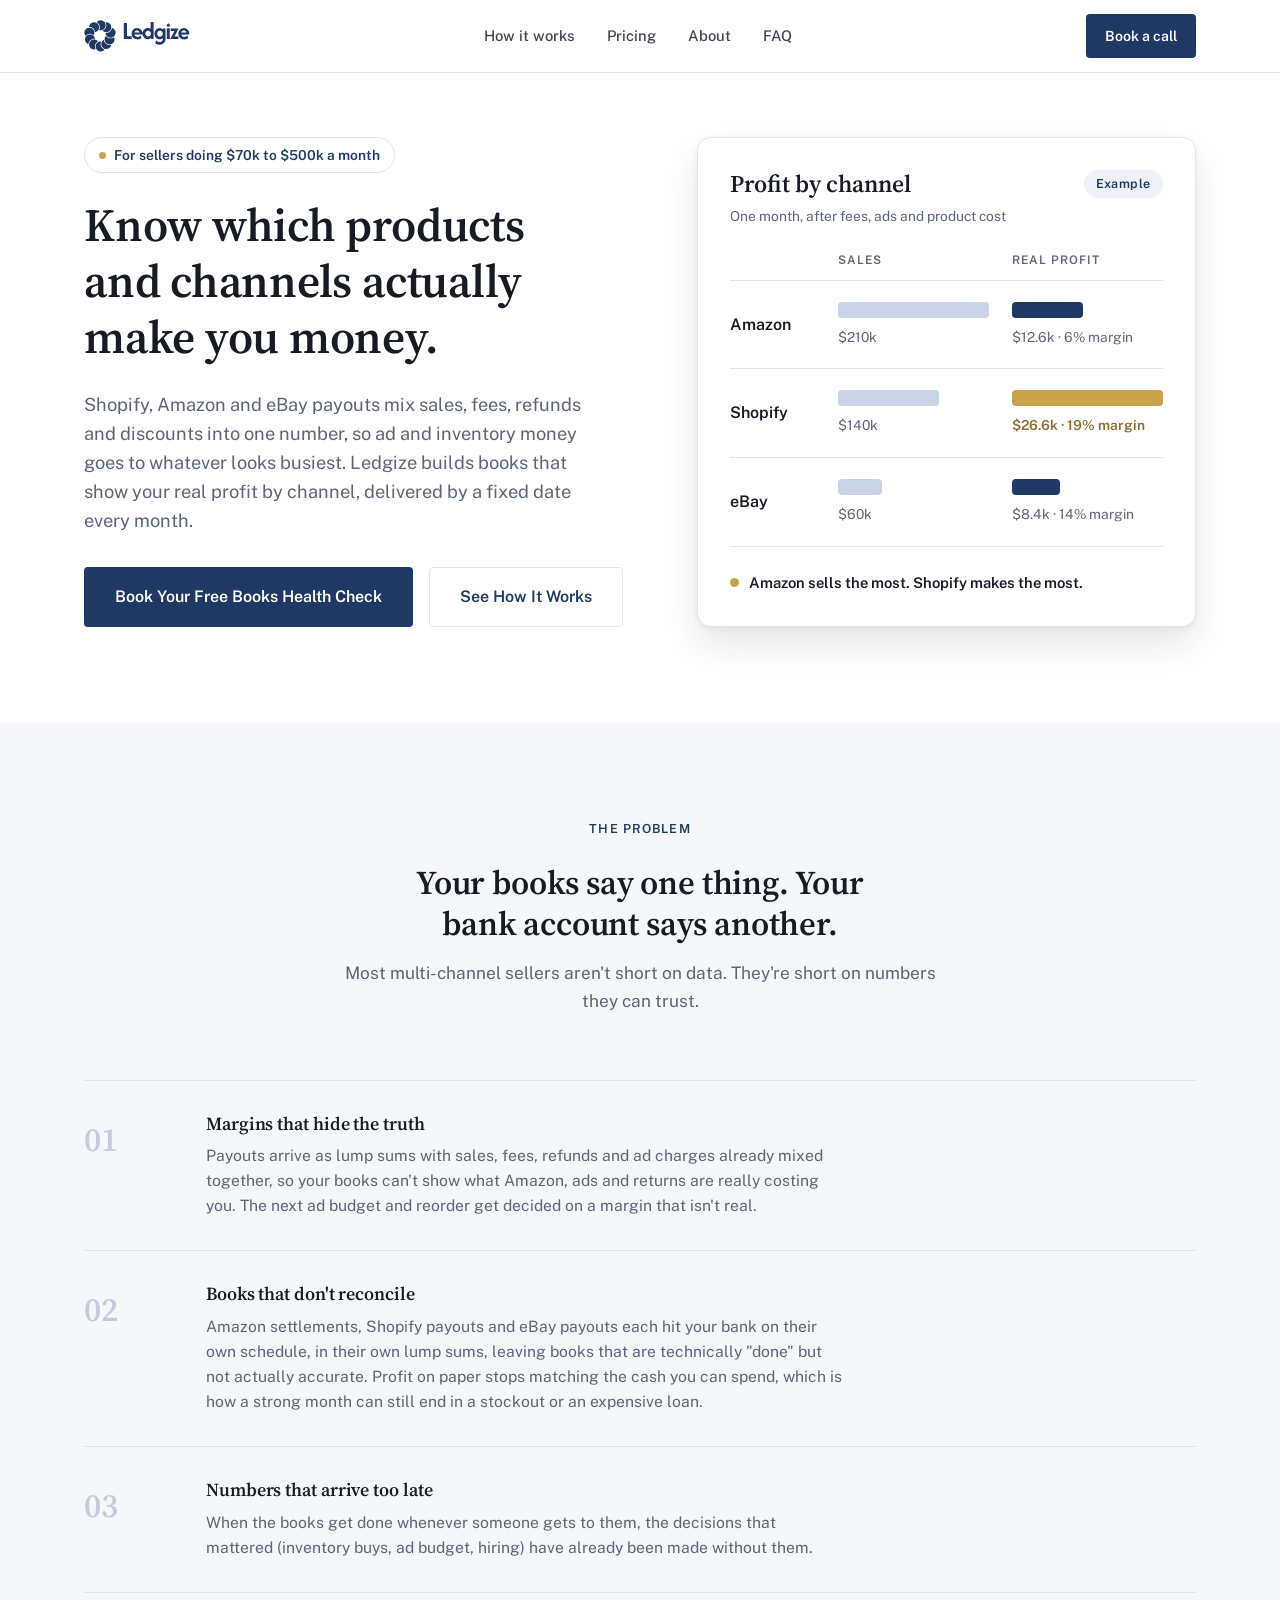
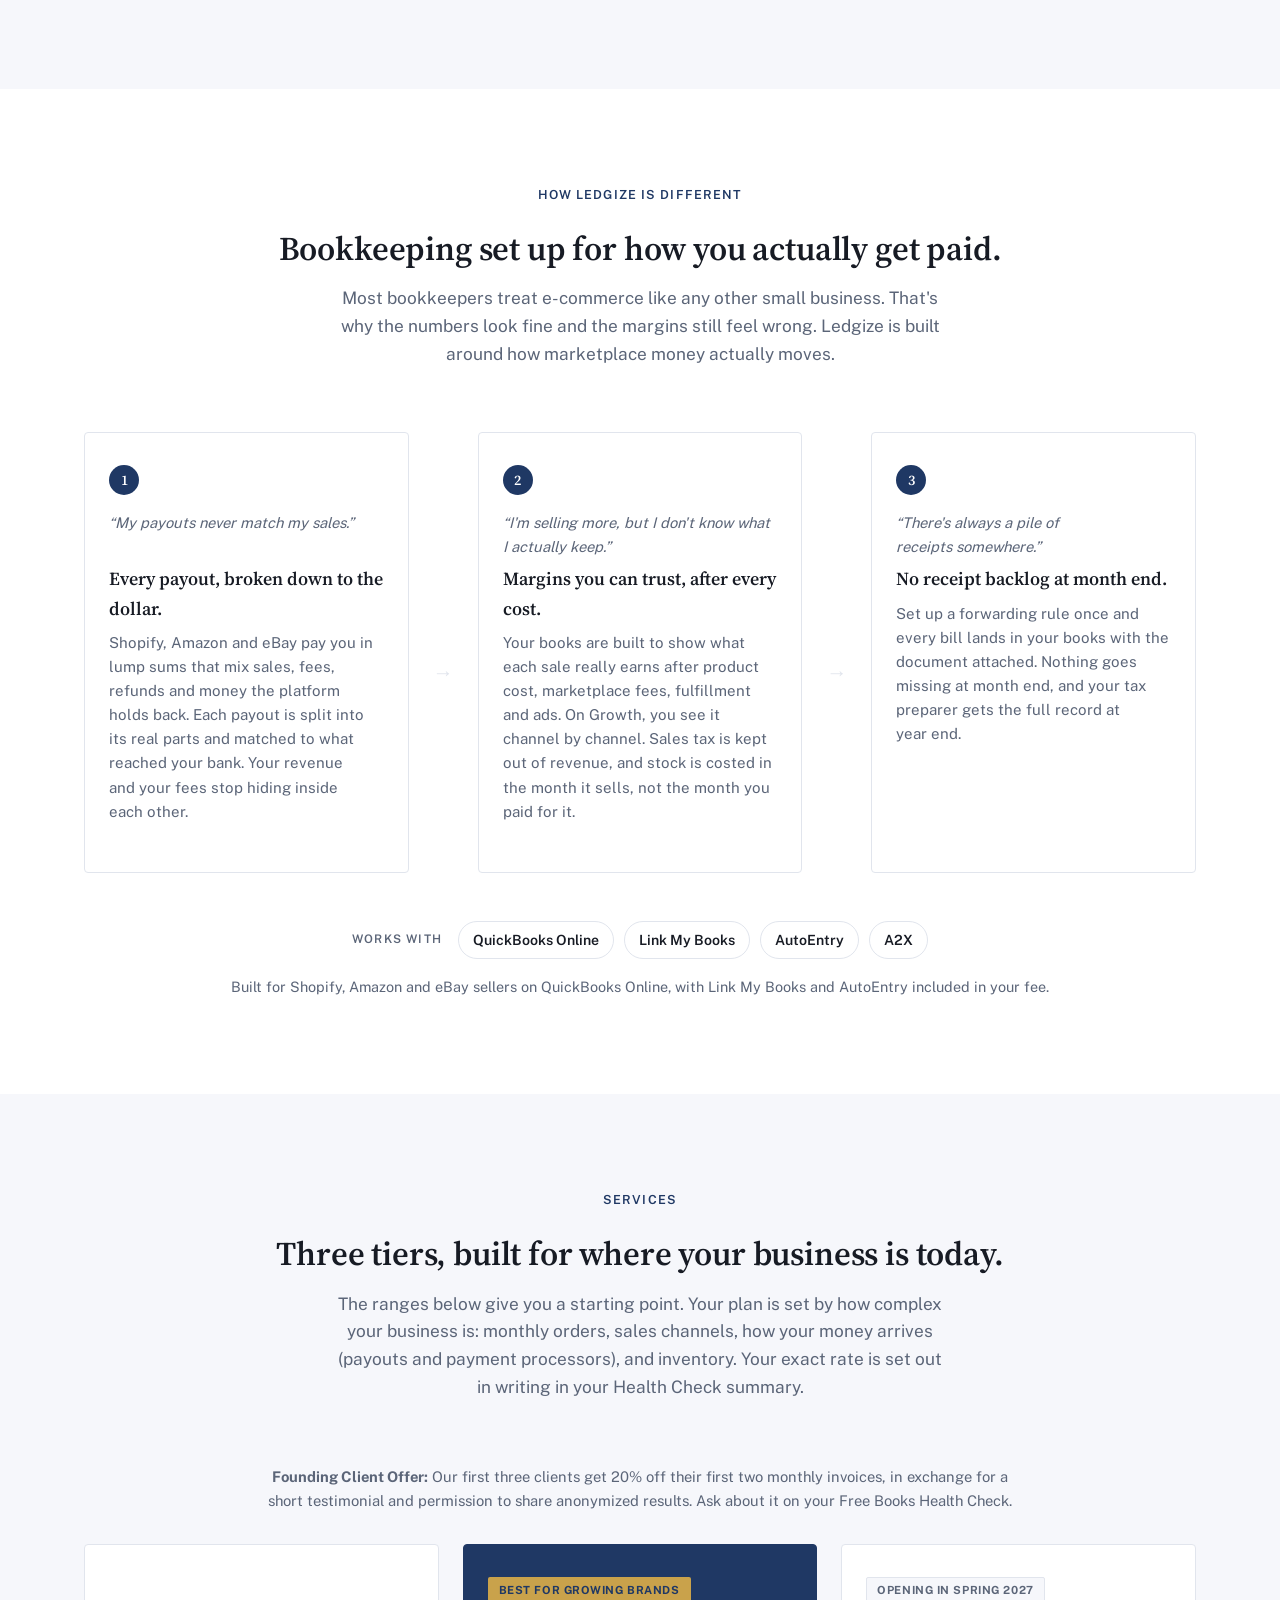
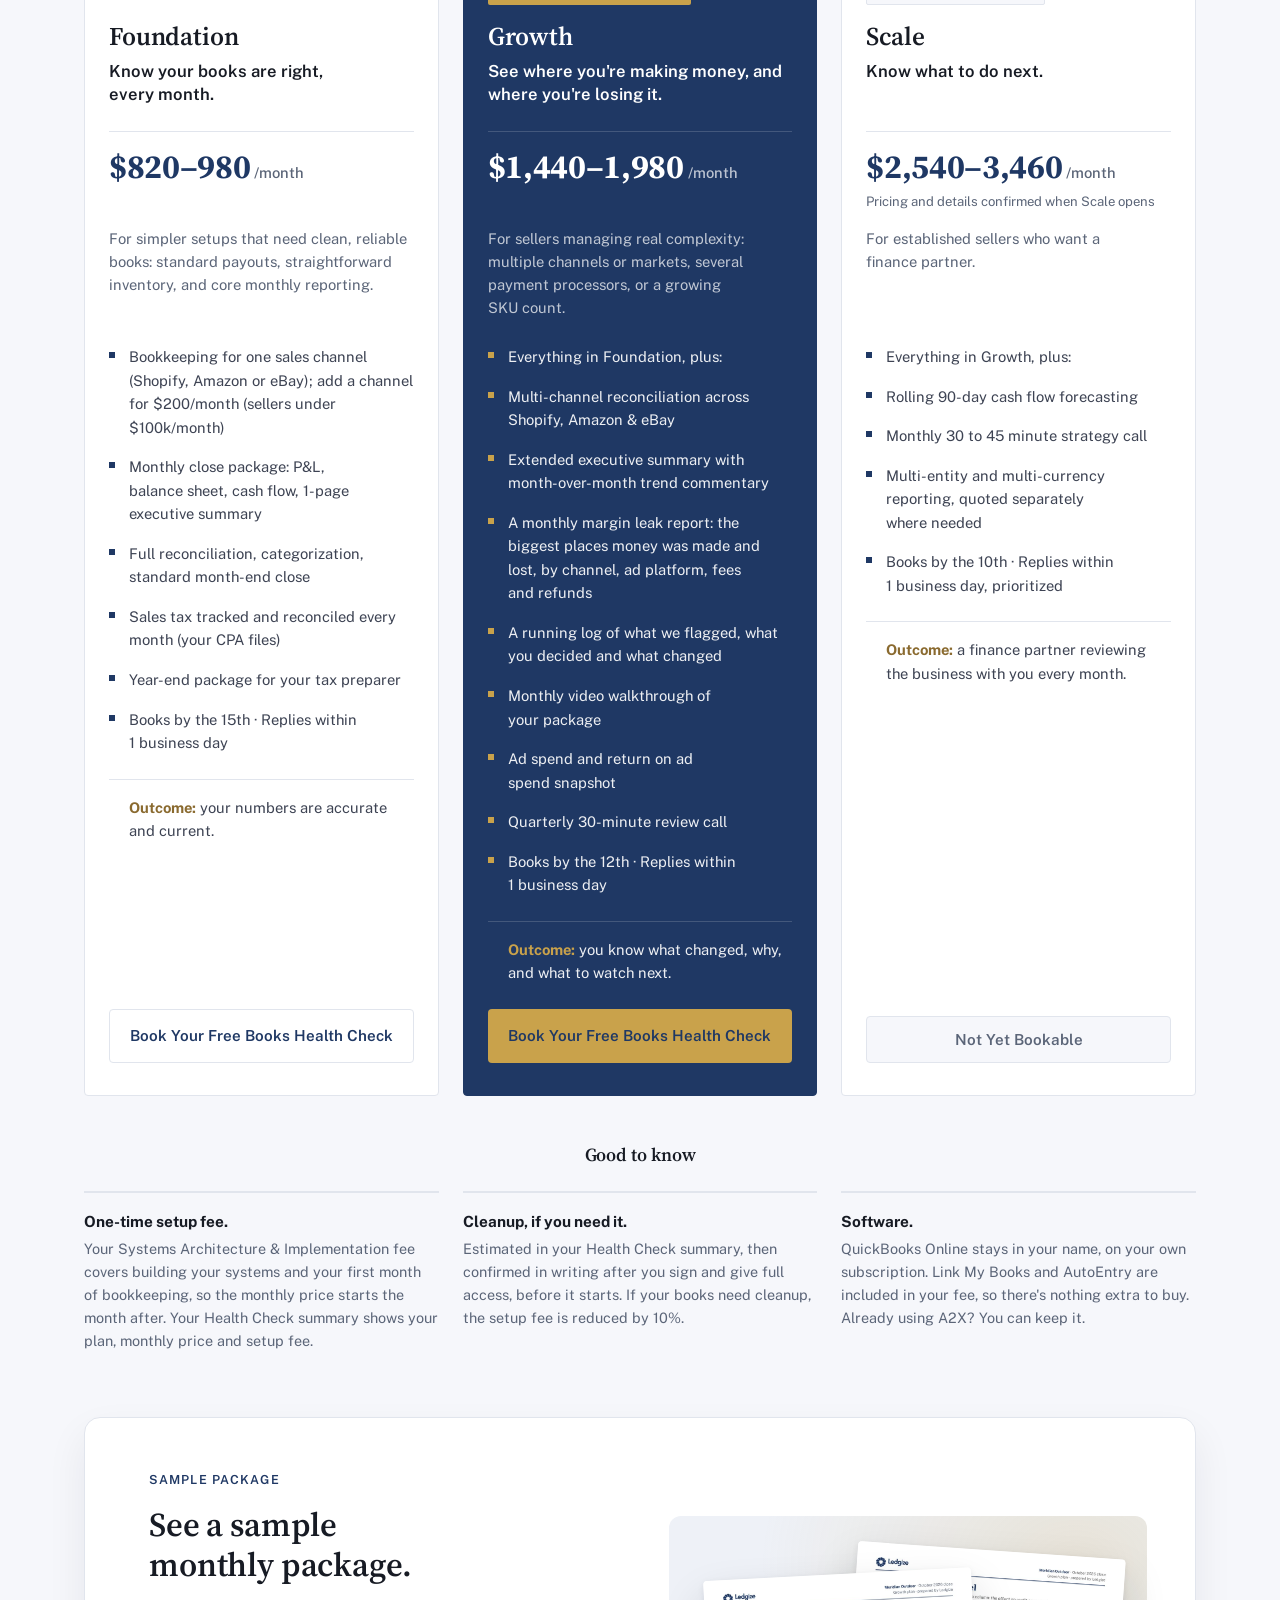
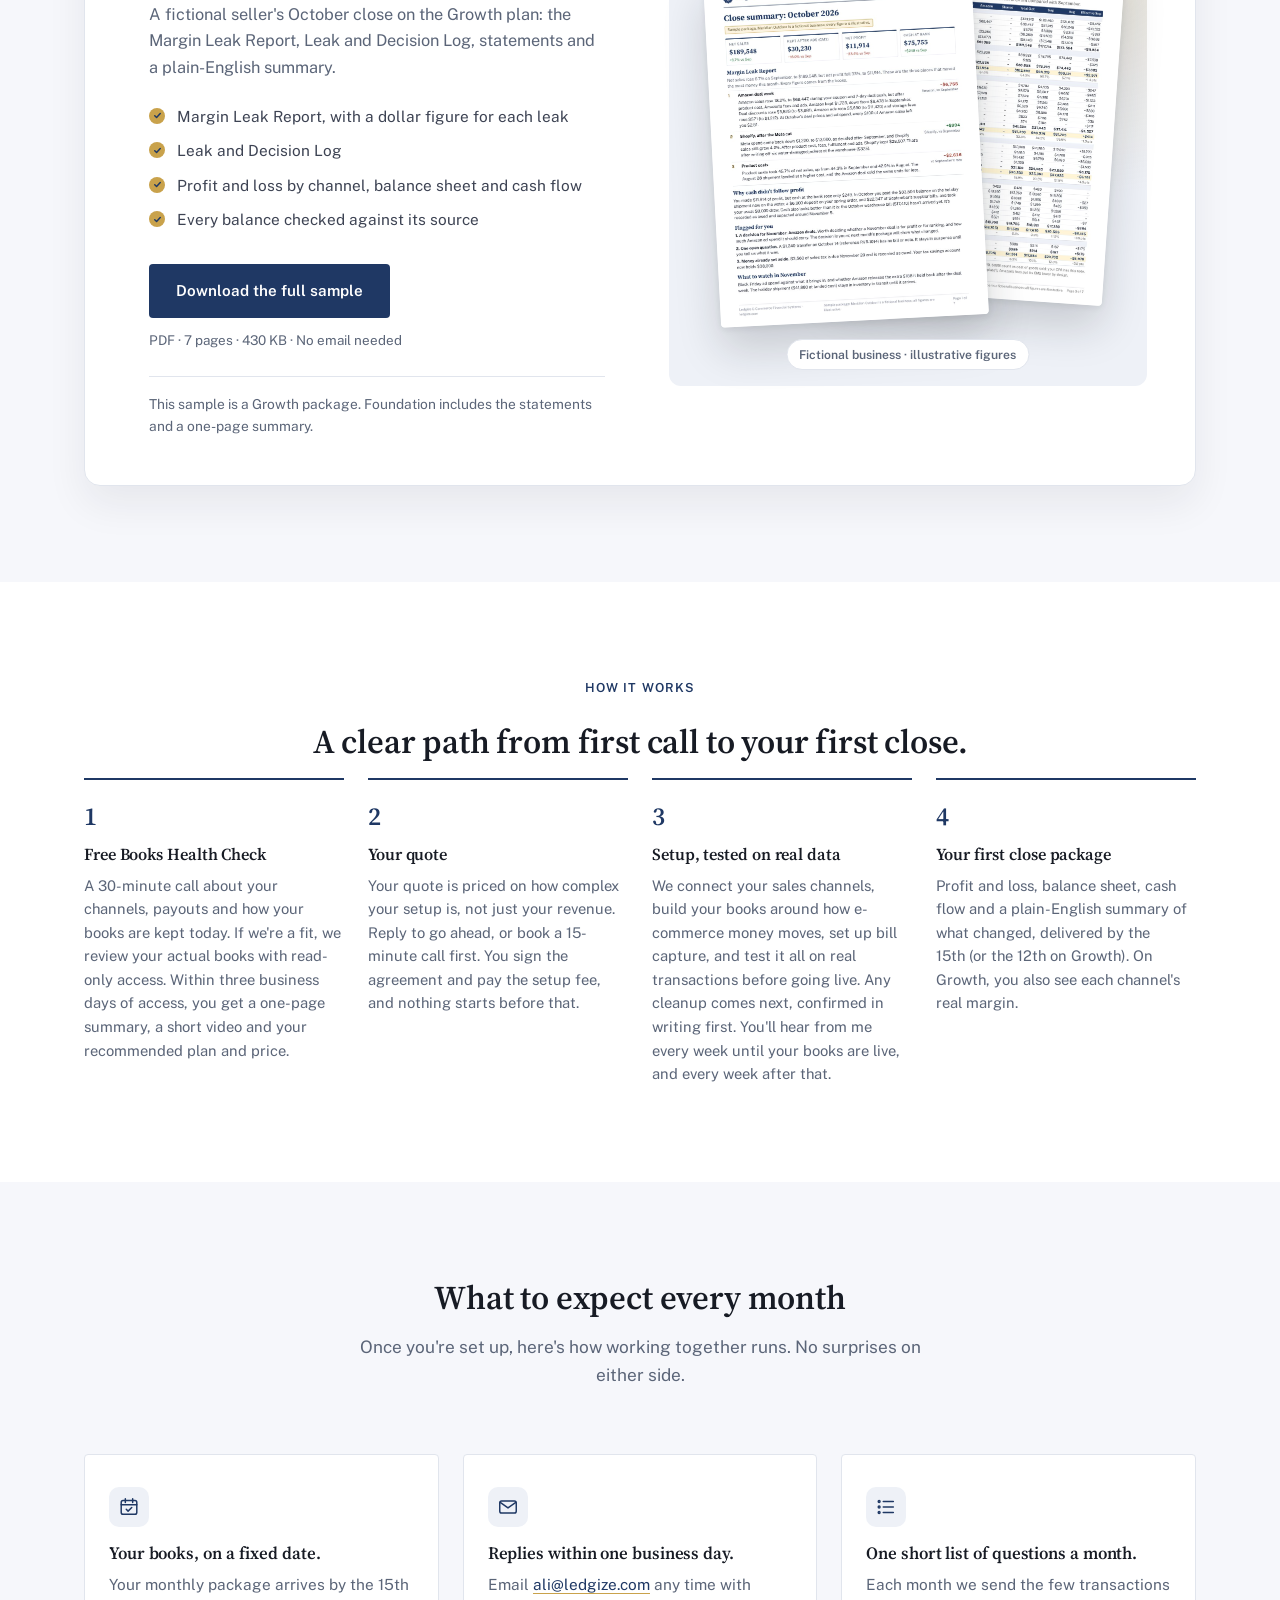
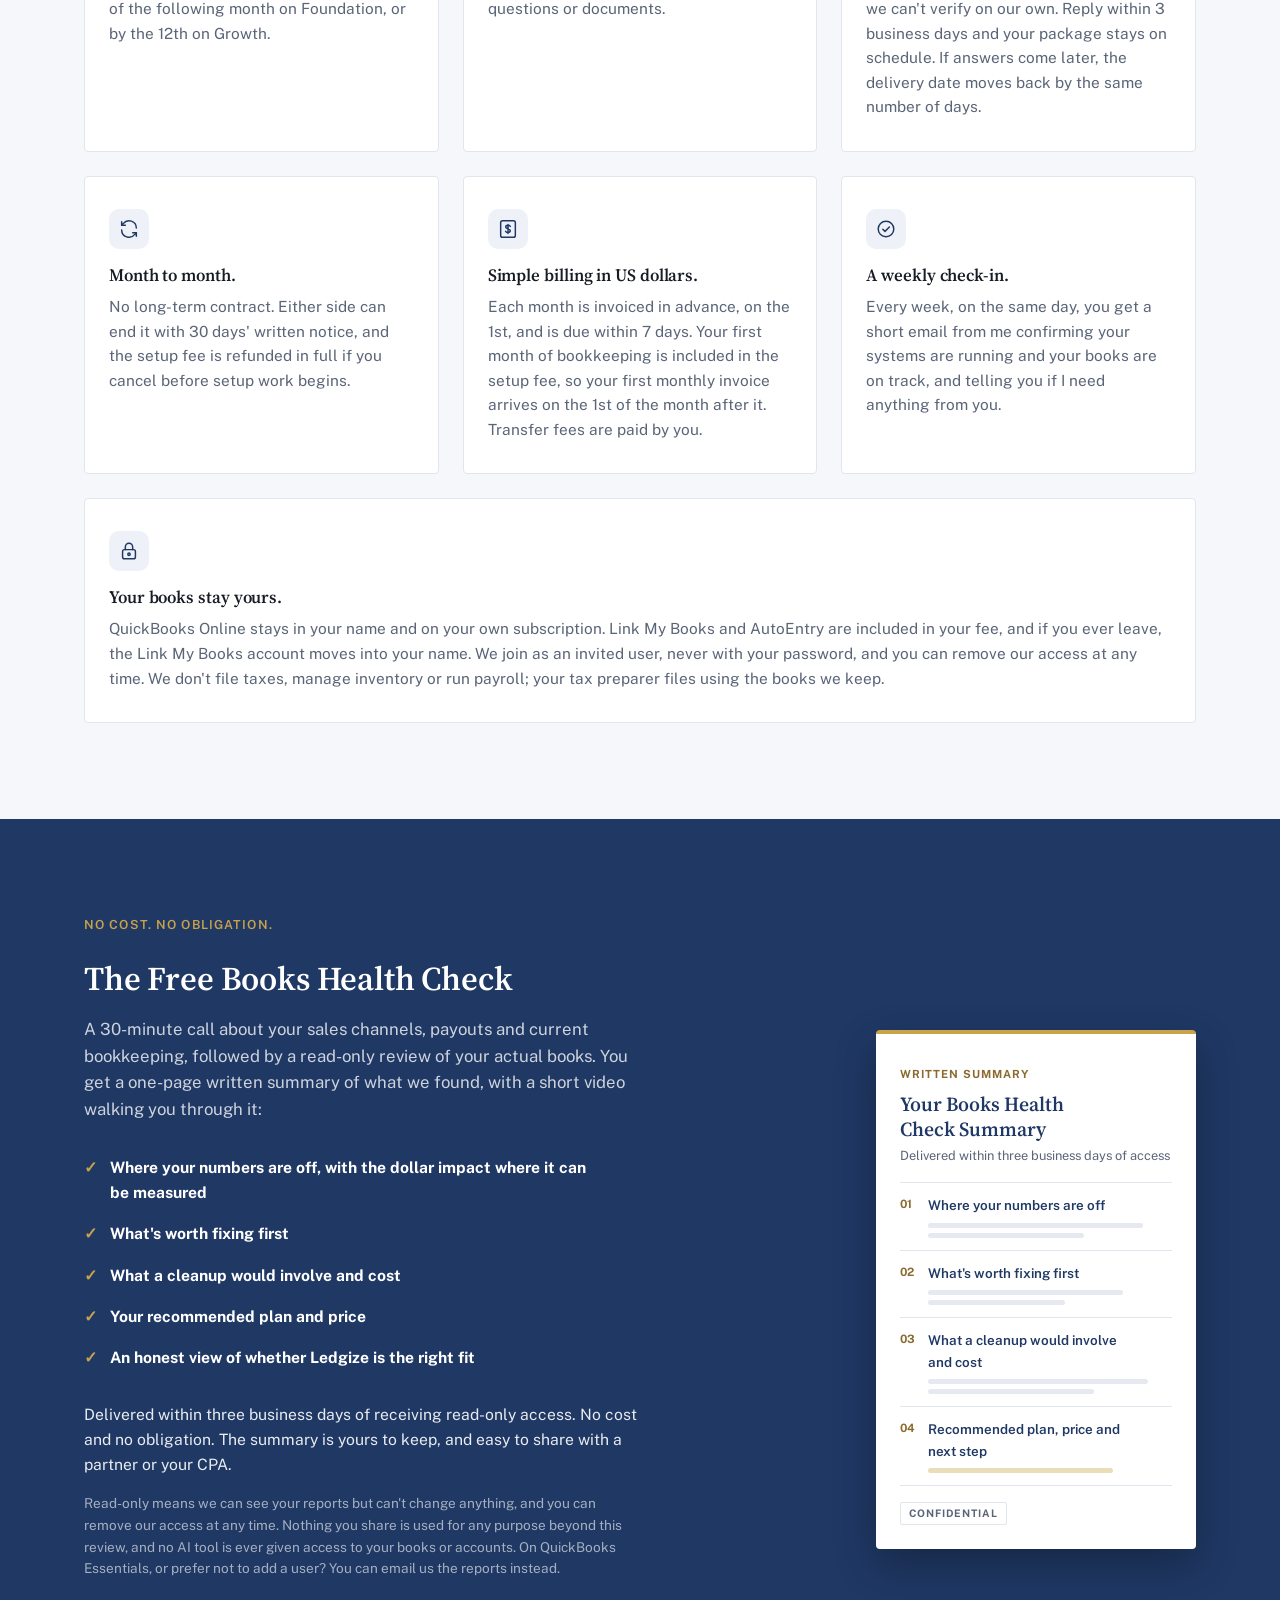
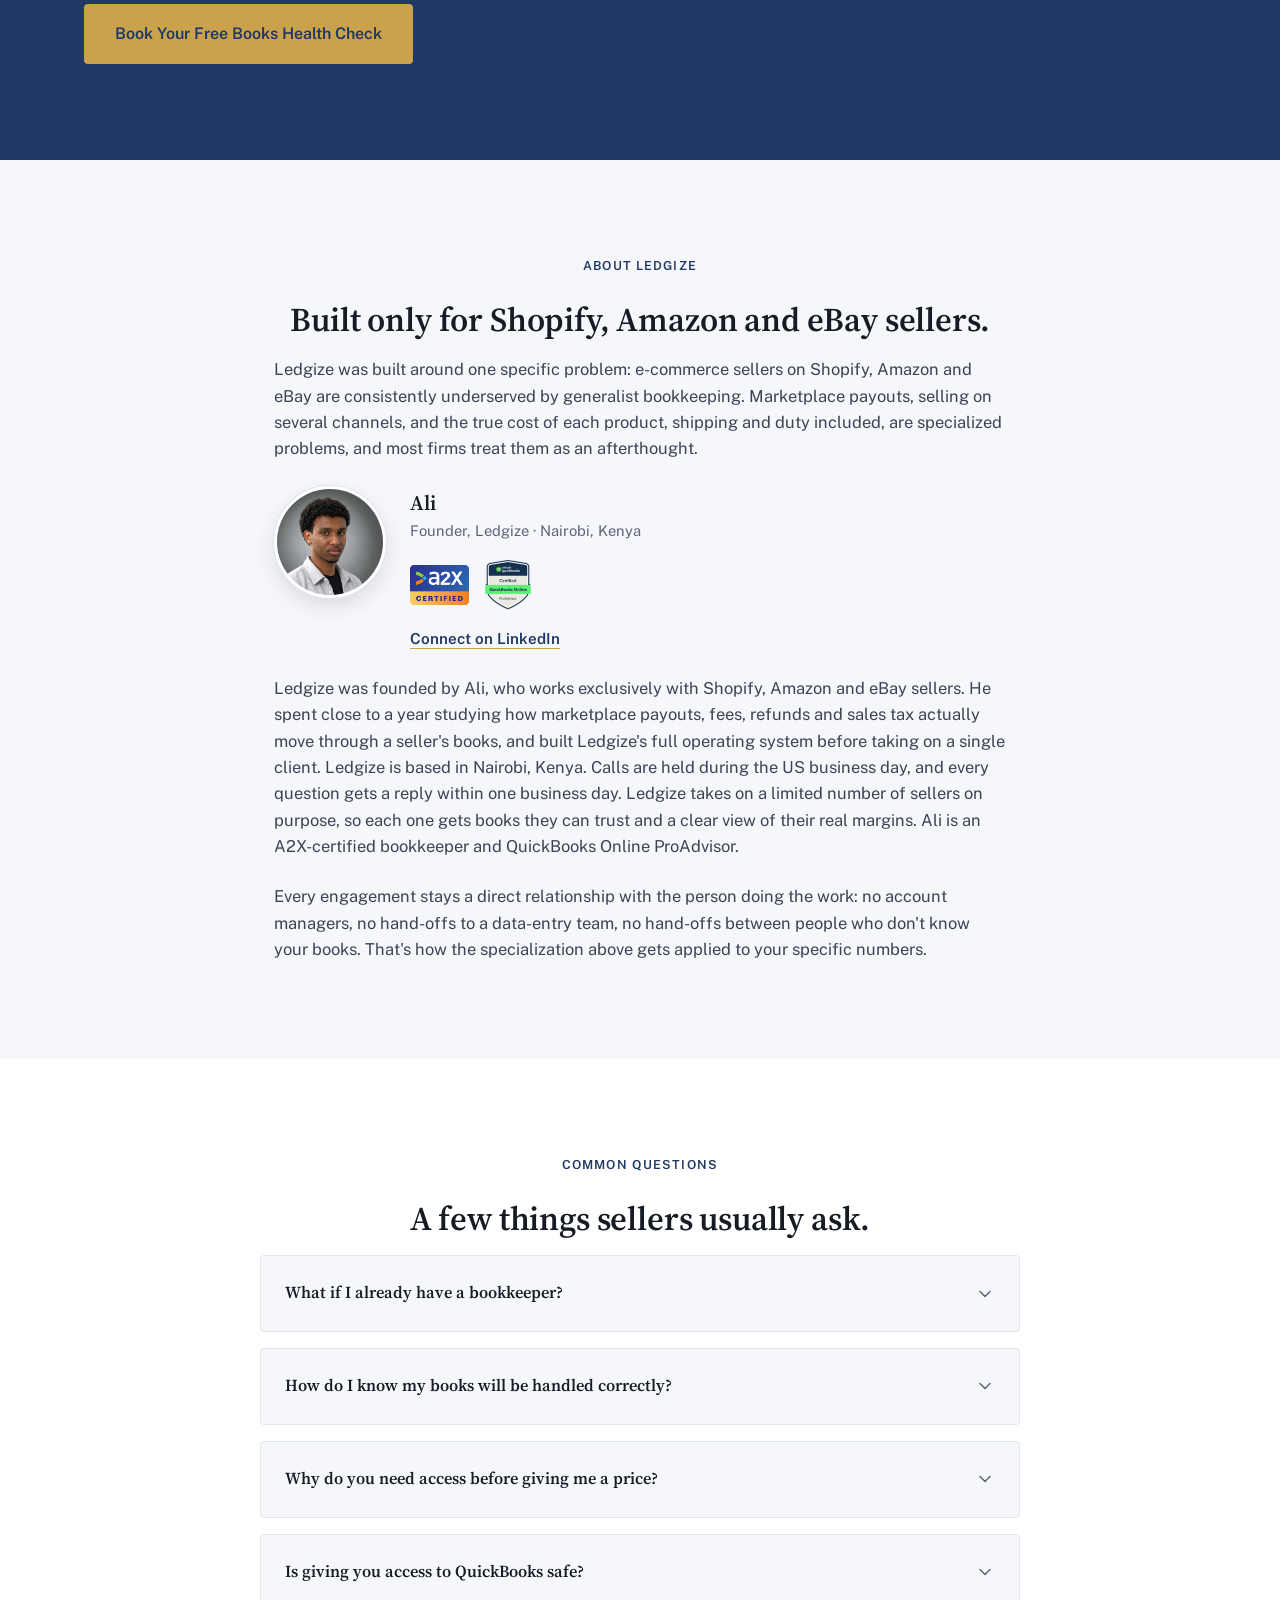
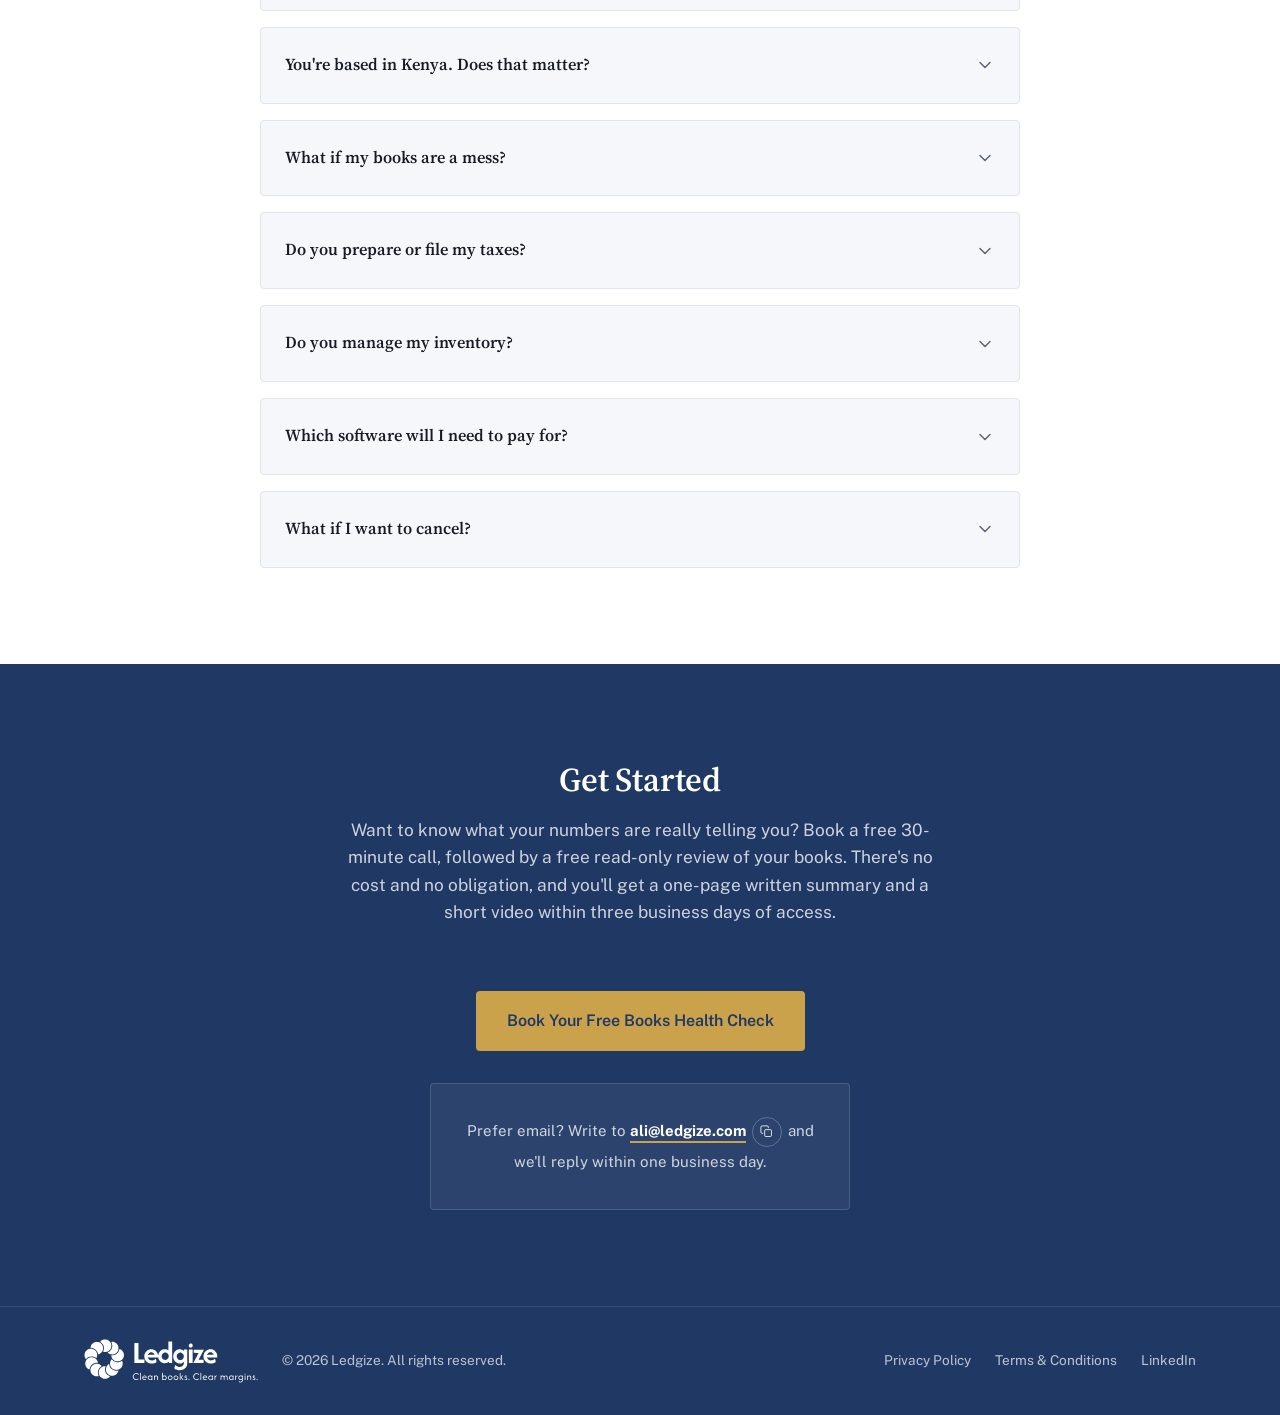
==== index.html @ b76cfff8 "Preview: clearer pricing card headers Name, promise and price separated and aligned across cards; la" ====
<!DOCTYPE html>
<html lang="en">
<head>
  <meta charset="UTF-8" />
  <meta name="viewport" content="width=device-width, initial-scale=1.0" />
  <meta name="color-scheme" content="light dark" />
  <title>Ledgize: Clear Margin Visibility for E-Commerce Sellers</title>
  <meta name="description" content="Ledgize builds the bookkeeping systems for Shopify, Amazon and eBay sellers and shows their true profit margins every month. Book your Free Books Health Check." />
  <link rel="canonical" href="https://www.ledgize.com/" />

  <!-- Favicons -->
  <link rel="icon" href="/assets/favicon.svg" type="image/svg+xml">
  <link rel="icon" href="/assets/favicon-32.png?v=2" sizes="32x32" type="image/png">
  <link rel="icon" href="/assets/favicon-192.png" sizes="192x192" type="image/png">
  <link rel="apple-touch-icon" href="/assets/apple-touch-icon.png">
  <link rel="shortcut icon" href="favicon.ico?v=2" />

  <!-- Open Graph / social preview -->
  <meta property="og:type" content="website" />
  <meta property="og:site_name" content="Ledgize" />
  <meta property="og:title" content="Ledgize: Clear Margin Visibility for E-Commerce Sellers" />
  <meta property="og:description" content="Know which products and channels actually make you money. Bookkeeping for Shopify, Amazon and eBay sellers, with real profit by channel every month." />
  <meta property="og:url" content="https://www.ledgize.com/" />
  <meta property="og:image" content="https://www.ledgize.com/assets/og-image.png?v=4" />
  <meta property="og:image:width" content="1200" />
  <meta property="og:image:height" content="630" />

  <meta name="twitter:card" content="summary_large_image" />
  <meta name="twitter:title" content="Ledgize: Clear Margin Visibility for E-Commerce Sellers" />
  <meta name="twitter:description" content="Know which products and channels actually make you money. Bookkeeping for Shopify, Amazon and eBay sellers, with real profit by channel every month." />
  <meta name="twitter:image" content="https://www.ledgize.com/assets/og-image.png?v=4" />

  <link rel="preload" href="assets/fonts/source-serif4-600.woff2" as="font" type="font/woff2" crossorigin />
  <link rel="preload" href="assets/fonts/public-sans-400.woff2" as="font" type="font/woff2" crossorigin />

  <link rel="stylesheet" href="css/styles.css?v=37" />

  <script type="application/ld+json">
  {
    "@context": "https://schema.org",
    "@type": "WebSite",
    "name": "Ledgize",
    "url": "https://www.ledgize.com/"
  }
  </script>
  <script type="application/ld+json">
  {
    "@context": "https://schema.org",
    "@type": "AccountingService",
    "name": "Ledgize",
    "legalName": "Ledgize E-Commerce Financial Systems",
    "url": "https://www.ledgize.com/",
    "email": "ali@ledgize.com",
    "description": "E-commerce bookkeeping and financial systems for Shopify, Amazon and eBay sellers.",
    "areaServed": ["US", "GB", "CA", "AU"],
    "founder": {
      "@type": "Person",
      "name": "Ali",
      "sameAs": "https://www.linkedin.com/in/abdullahi-ali-21b149436"
    }
  }
  </script>

  <script type="application/ld+json">
  {
    "@context": "https://schema.org",
    "@type": "FAQPage",
    "mainEntity": [
      {
        "@type": "Question",
        "name": "What if I already have a bookkeeper?",
        "acceptedAnswer": {
          "@type": "Answer",
          "text": "Many sellers we talk to already have someone handling basic data entry. The gap is usually the systems layer underneath it: whether marketplace settlements are actually reconciling, and whether the reports reflect true margin by channel. Your Free Books Health Check will show you exactly where that gap is, if there is one."
        }
      },
      {
        "@type": "Question",
        "name": "How do I know my books will be handled correctly?",
        "acceptedAnswer": {
          "@type": "Answer",
          "text": "Every engagement starts with a structured evaluation of your current setup, and the same reconciliation process applies at every tier. If something in your books doesn't reconcile, you'll hear about it directly, not months later at tax time."
        }
      },
      {
        "@type": "Question",
        "name": "Why do you need access before giving me a price?",
        "acceptedAnswer": {
          "@type": "Answer",
          "text": "Because we'd rather quote what your books actually need than guess. Access is read-only: it can't change anything, and you can remove it whenever you like. On QuickBooks Essentials, or if you'd prefer not to add a user, you can email us the reports instead."
        }
      },
      {
        "@type": "Question",
        "name": "Is giving you access to QuickBooks safe?",
        "acceptedAnswer": {
          "@type": "Answer",
          "text": "Yes. You invite us as a user, and we never ask for or store your password. On QuickBooks Plus, the Health Check uses a reports-only view that can't open or change any transaction. As a client, you stay the owner of your QuickBooks and can remove our access at any time."
        }
      },
      {
        "@type": "Question",
        "name": "You're based in Kenya. Does that matter?",
        "acceptedAnswer": {
          "@type": "Answer",
          "text": "Not for the work itself. Everything runs through cloud software: QuickBooks Online, Link My Books and AutoEntry. Calls are held during the US business day, every email gets a reply within one business day, and fees are in US dollars."
        }
      },
      {
        "@type": "Question",
        "name": "What if my books are a mess?",
        "acceptedAnswer": {
          "@type": "Answer",
          "text": "That's normal, and more common than not. Your Health Check shows how many months need fixing and how messy they are. Cleanup is a separate one-time fee, estimated in your summary and confirmed in writing before it starts. If your books need cleanup, the setup fee is reduced by 10%."
        }
      },
      {
        "@type": "Question",
        "name": "Do you prepare or file my taxes?",
        "acceptedAnswer": {
          "@type": "Answer",
          "text": "No. Ledgize delivers clean, tax-ready books every month, and your finalized financial statements are handed to your own CPA or tax preparer for filing."
        }
      },
      {
        "@type": "Question",
        "name": "Do you manage my inventory?",
        "acceptedAnswer": {
          "@type": "Answer",
          "text": "No. We don't count, store or reorder your stock. With read-only access to the system you track it in, we take your month-end stock value from there, or you send it to us, and use it to work out what the products you sold actually cost you. Because those figures come from your system, their accuracy depends on your stock counts."
        }
      },
      {
        "@type": "Question",
        "name": "Which software will I need to pay for?",
        "acceptedAnswer": {
          "@type": "Answer",
          "text": "For your accounting, only QuickBooks Online. It stays in your name, so you keep full ownership of your books and data. Link My Books, which turns your marketplace payouts into accounting entries, and AutoEntry, which captures your bills, are provided by Ledgize and included in your fee. If you already use A2X, you can keep it on your own subscription. Not yet supported: Walmart or TikTok Shop sellers, and books kept in Xero or Sage."
        }
      },
      {
        "@type": "Question",
        "name": "What if I want to cancel?",
        "acceptedAnswer": {
          "@type": "Answer",
          "text": "It's month to month. Either side can end it with 30 days' written notice. We close every month that begins before the notice period ends, hand over your records, and the Link My Books account moves into your name. If you cancel before setup work begins, the setup fee is refunded in full."
        }
      }
    ]
  }
  </script>

</head>
<body>

  <a href="#top" class="skip-link">Skip to main content</a>

  <!-- ============ HEADER / NAV ============ -->
  <header class="site-header">
    <div class="container header-inner">
      <a href="#top" class="logo" aria-label="Ledgize home"><svg class="logo-svg" width="462" height="140" aria-hidden="true" focusable="false" xmlns="http://www.w3.org/2000/svg" viewBox="129 364 462 140"><g fill="currentColor"><path transform="translate(129 504) scale(0.0125 -0.0125)" d="M5595 11069 c-127 -12 -237 -36 -329 -71 -43 -17 -100 -36 -127 -43
-26 -7 -63 -25 -82 -39 -18 -14 -82 -51 -141 -81 -160 -82 -174 -94 -300 -230
-102 -111 -116 -130 -116 -161 0 -53 14 -71 88 -108 37 -19 78 -46 92 -61 14
-15 66 -57 115 -95 170 -128 405 -404 487 -571 118 -243 154 -341 204 -569 34
-150 42 -399 20 -579 -9 -74 -19 -138 -22 -143 -3 -4 -11 -49 -19 -100 -15
-97 -30 -142 -121 -344 -30 -67 -54 -128 -54 -136 0 -36 37 -59 150 -95 l115
-37 255 0 255 0 196 51 c232 61 352 116 546 249 201 138 417 353 479 477 15
29 44 79 65 113 48 76 58 98 131 314 118 343 126 628 29 990 -29 107 -54 175
-91 244 -27 53 -50 104 -50 114 -1 81 -360 503 -483 568 -26 13 -71 46 -100
72 -58 52 -251 150 -357 181 -36 11 -87 28 -115 39 -125 51 -469 75 -720 51z
M7592 10395 c-48 -21 -48 -36 2 -128 25 -46 46 -90 46 -97 0 -7 18 -57 40
-112 42 -106 87 -268 114 -413 30 -160 27 -571 -5 -665 -10 -30 -23 -85 -29
-122 -15 -95 -143 -396 -212 -496 -16 -23 -40 -68 -54 -98 -14 -31 -49 -82
-80 -114 -30 -32 -74 -85 -97 -118 -41 -58 -124 -135 -274 -255 -39 -31 -75
-62 -78 -68 -4 -6 -28 -20 -54 -31 -25 -10 -55 -28 -67 -39 -11 -11 -56 -34
-100 -52 -210 -88 -222 -128 -73 -254 143 -121 403 -266 563 -315 39 -12 91
-30 116 -41 83 -37 475 -57 654 -33 66 9 141 19 166 22 24 3 61 14 81 24 19
10 74 28 120 40 46 12 109 36 139 55 30 18 84 45 119 59 35 14 78 36 95 49 17
13 55 36 84 52 28 15 64 44 78 62 15 19 50 50 79 68 29 19 75 62 104 97 28 35
80 96 115 136 35 39 78 100 95 135 17 34 54 103 81 152 28 50 59 122 71 160
11 39 34 106 51 149 74 196 67 765 -13 976 -16 41 -37 104 -48 140 -12 36 -34
85 -51 110 -17 25 -46 77 -64 115 -18 39 -52 95 -76 125 -63 79 -243 280 -251
280 -4 0 -39 29 -78 64 -38 36 -85 73 -103 82 -18 9 -64 39 -102 66 -89 65
-218 124 -331 153 -49 12 -108 32 -130 43 -83 43 -565 71 -643 37z M3275
10385 c-55 -8 -120 -22 -144 -31 -24 -9 -73 -24 -110 -34 -83 -23 -223 -80
-287 -118 -27 -16 -89 -51 -138 -77 -102 -55 -237 -172 -379 -330 -129 -142
-260 -350 -287 -453 -10 -37 -31 -92 -48 -123 -17 -34 -35 -87 -42 -130 -6
-41 -18 -96 -26 -124 -21 -76 -23 -181 -3 -200 18 -19 86 -29 297 -45 152 -11
315 -42 372 -70 19 -9 58 -23 85 -30 70 -19 145 -53 228 -104 40 -24 93 -52
120 -61 26 -10 67 -35 91 -56 23 -21 74 -59 113 -86 171 -117 432 -430 532
-638 24 -49 53 -110 66 -135 60 -117 105 -252 120 -363 25 -178 24 -176 51
-193 53 -36 209 1 364 85 19 11 82 43 139 72 126 63 278 176 345 255 28 33 76
83 108 113 33 29 70 75 83 101 14 28 39 57 59 69 30 19 76 102 76 138 0 3 16
31 34 62 35 57 96 215 143 366 65 213 53 707 -21 893 -20 48 -45 117 -56 153
-11 36 -33 85 -50 108 -37 50 -56 91 -71 150 -7 29 -27 61 -58 95 -26 28 -91
104 -144 168 -60 72 -121 134 -160 161 -35 25 -80 66 -100 91 -29 34 -52 50
-98 67 -33 12 -76 35 -95 50 -20 15 -56 36 -82 45 -26 10 -69 30 -97 45 -28
16 -95 37 -154 49 -57 12 -116 26 -130 32 -111 42 -455 59 -646 33z M1855
8495 c-5 -2 -75 -9 -155 -14 -175 -12 -412 -71 -483 -119 -23 -16 -59 -35 -80
-41 -20 -7 -59 -27 -85 -46 -27 -18 -72 -45 -101 -60 -29 -14 -72 -43 -94 -64
-23 -21 -60 -50 -81 -65 -73 -49 -197 -171 -221 -216 -12 -25 -33 -54 -45 -65
-49 -43 -130 -156 -149 -206 -12 -29 -36 -78 -55 -108 -31 -52 -70 -171 -128
-391 -29 -107 -33 -629 -6 -700 10 -25 22 -67 28 -95 28 -128 180 -462 259
-568 70 -95 76 -93 256 83 72 70 157 144 190 165 74 47 189 121 247 158 24 15
57 38 75 51 17 13 60 29 95 35 35 7 98 28 141 46 130 56 491 115 697 115 103
-1 270 -23 326 -43 22 -8 87 -24 144 -36 103 -21 174 -49 385 -152 168 -82
226 -117 281 -169 49 -47 67 -55 104 -50 27 3 69 52 86 99 10 25 32 86 51 135
65 172 109 480 99 686 -11 217 -74 461 -166 639 -21 42 -43 88 -49 102 -39
104 -274 390 -390 475 -31 22 -62 48 -70 58 -8 9 -44 34 -80 56 -36 21 -86 54
-111 74 -25 20 -49 36 -54 36 -6 0 -64 27 -130 59 -147 72 -286 105 -529 126
-167 15 -185 16 -202 10z M9793 8405 c-24 -17 -47 -79 -63 -175 -7 -36 -30
-114 -52 -175 -23 -60 -47 -134 -55 -164 -17 -65 -74 -181 -99 -202 -9 -8 -50
-64 -90 -126 -131 -202 -309 -384 -491 -504 -34 -22 -69 -51 -77 -64 -8 -13
-40 -32 -70 -44 -30 -11 -77 -34 -105 -51 -54 -33 -259 -110 -406 -153 -105
-30 -400 -58 -585 -56 -107 1 -116 -1 -132 -21 -25 -30 -24 -125 2 -215 11
-39 25 -99 31 -135 6 -36 26 -101 44 -145 18 -44 42 -110 54 -146 12 -36 33
-81 47 -100 14 -19 39 -60 55 -92 17 -32 47 -77 67 -100 21 -23 56 -67 79 -97
83 -110 290 -292 394 -348 41 -22 108 -59 149 -82 112 -64 139 -76 214 -94 37
-9 90 -28 117 -41 57 -29 175 -43 435 -52 219 -7 341 7 499 57 66 21 136 41
155 45 19 4 71 26 115 49 45 22 92 46 105 52 88 42 171 92 210 127 25 23 72
62 105 86 33 23 74 62 90 84 17 23 58 72 93 109 34 37 62 71 62 75 0 5 18 30
39 56 56 68 147 242 181 345 15 48 37 110 48 137 73 178 76 197 76 495 l1 275
-37 125 c-20 69 -44 155 -53 192 -9 37 -40 107 -67 155 -28 49 -59 112 -69
142 -12 35 -36 72 -67 105 -27 28 -57 65 -67 81 -59 94 -345 359 -437 406 -24
12 -60 35 -80 51 -21 16 -63 40 -95 53 -32 14 -89 40 -127 60 -75 38 -110 43
-143 20z M1925 6140 c-160 -14 -473 -106 -580 -170 -16 -10 -54 -28 -84 -40
-143 -56 -470 -338 -568 -490 -20 -30 -53 -77 -74 -105 -20 -27 -47 -75 -58
-105 -12 -30 -37 -75 -56 -99 -19 -24 -37 -60 -41 -80 -6 -36 -13 -66 -59
-241 -14 -52 -28 -135 -31 -185 -3 -49 -13 -115 -21 -145 -19 -70 -12 -174 28
-372 16 -81 29 -162 29 -180 0 -18 11 -53 24 -78 13 -25 29 -65 36 -90 53
-195 302 -544 495 -693 22 -17 59 -48 82 -68 22 -21 60 -48 84 -60 24 -12 60
-35 80 -51 44 -36 209 -98 258 -98 79 0 105 61 126 295 6 64 17 102 57 195 27
63 62 147 77 186 16 40 42 91 58 115 17 24 66 98 109 163 94 143 273 339 359
394 33 21 67 47 75 56 29 36 206 153 255 170 28 9 83 36 123 60 39 24 101 51
137 60 36 9 90 27 120 40 133 60 613 100 769 66 108 -24 131 54 66 229 -15 42
-36 114 -45 160 -10 46 -29 99 -43 119 -13 20 -35 61 -48 91 -36 81 -148 246
-218 321 -34 36 -90 98 -125 137 -35 40 -82 84 -105 100 -22 15 -61 44 -86 64
-25 20 -61 44 -80 54 -19 10 -59 35 -88 55 -75 54 -292 149 -376 165 -39 8
-85 19 -101 25 -81 32 -367 47 -560 30z M7634 5562 c-5 -4 -23 -25 -39 -47
-16 -22 -43 -56 -60 -75 -34 -38 -113 -164 -152 -245 -14 -27 -38 -64 -54 -81
-26 -27 -31 -41 -39 -120 -5 -49 -24 -132 -41 -184 -62 -190 -64 -575 -4 -795
76 -279 105 -354 171 -447 18 -26 46 -73 63 -105 16 -32 46 -78 68 -103 22
-25 50 -60 63 -79 58 -84 310 -300 404 -348 28 -14 74 -41 103 -59 85 -54 149
-83 218 -99 36 -9 88 -24 115 -35 87 -34 203 -59 325 -70 66 -6 130 -13 142
-15 42 -10 278 14 348 35 39 11 104 25 145 31 118 17 484 201 597 301 36 32
70 58 75 58 12 0 198 187 198 200 0 6 27 39 59 74 33 35 71 86 84 113 14 26
46 82 71 123 26 41 56 107 67 145 12 39 29 86 39 105 71 140 119 573 86 771
-8 46 -17 111 -21 144 -14 123 -102 349 -147 379 -38 25 -98 2 -179 -70 -20
-18 -62 -39 -92 -48 -31 -9 -69 -27 -85 -41 -16 -14 -67 -38 -113 -54 -46 -16
-129 -45 -184 -65 -179 -63 -488 -97 -703 -76 -59 5 -136 13 -172 16 -111 10
-458 115 -550 166 -30 17 -80 44 -110 60 -30 16 -68 42 -85 58 -16 15 -52 37
-79 49 -27 12 -73 43 -101 69 -28 26 -84 74 -124 107 -41 33 -100 92 -132 131
-94 115 -141 150 -175 126z M3425 4364 c-129 -9 -330 -45 -390 -71 -33 -14
-100 -36 -150 -49 -52 -15 -113 -39 -145 -60 -30 -19 -86 -51 -124 -72 -39
-20 -95 -60 -125 -87 -31 -28 -82 -68 -113 -88 -68 -46 -138 -119 -166 -173
-11 -21 -41 -59 -67 -84 -25 -25 -63 -74 -83 -110 -20 -36 -53 -92 -74 -124
-21 -33 -49 -95 -63 -138 -14 -43 -35 -99 -48 -126 -14 -26 -27 -65 -31 -87
-4 -22 -16 -67 -26 -100 -33 -108 -54 -364 -41 -480 24 -202 93 -472 157 -613
70 -153 223 -370 356 -504 38 -38 68 -72 68 -77 0 -4 22 -20 49 -35 28 -14 63
-44 80 -65 19 -24 44 -42 70 -49 21 -7 63 -29 92 -49 66 -45 296 -151 368
-169 30 -7 75 -22 100 -33 114 -49 535 -51 782 -3 188 36 195 58 84 286 -53
108 -66 145 -75 211 -5 44 -23 134 -38 200 -43 192 -41 542 6 735 66 272 142
449 287 670 23 36 49 79 58 95 47 92 412 420 543 489 123 64 129 98 35 201
-31 34 -68 78 -84 98 -15 20 -60 59 -100 86 -39 28 -112 78 -162 112 -236 163
-712 284 -1030 263z M6776 4206 c-57 -46 -121 -93 -140 -106 -20 -12 -55 -46
-78 -75 -24 -29 -81 -96 -128 -148 -111 -122 -177 -229 -205 -326 -12 -43 -38
-104 -58 -137 -96 -156 -140 -567 -97 -899 25 -196 127 -488 209 -600 20 -27
51 -70 68 -95 18 -25 50 -70 72 -101 51 -73 257 -268 346 -330 39 -26 81 -57
95 -68 14 -11 30 -21 36 -21 7 0 36 -16 65 -36 151 -103 501 -203 739 -212
178 -7 439 21 550 58 205 68 308 107 335 126 17 12 53 29 80 39 28 10 66 30
85 45 19 14 51 36 70 47 20 12 47 34 60 48 14 15 50 44 81 65 53 37 109 103
309 370 70 93 145 241 167 328 9 37 29 94 45 127 29 62 35 113 18 146 -14 25
-52 24 -195 -2 -162 -29 -366 -43 -445 -30 -36 6 -135 20 -220 30 -85 11 -175
27 -200 35 -179 57 -292 102 -336 131 -28 19 -78 46 -112 60 -216 88 -611 447
-713 649 -25 50 -64 125 -85 166 -75 146 -144 308 -160 376 -8 38 -24 103 -35
144 -11 41 -24 111 -29 154 -19 154 -46 160 -194 42z M5640 3665 c-47 -8 -116
-19 -155 -26 -38 -6 -125 -29 -193 -51 -68 -22 -145 -45 -172 -52 -27 -7 -75
-30 -107 -50 -32 -21 -105 -68 -163 -106 -98 -63 -310 -241 -310 -260 0 -5
-22 -33 -49 -62 -79 -86 -232 -330 -295 -469 -14 -30 -29 -88 -35 -129 -6 -41
-24 -114 -41 -163 -56 -158 -60 -523 -9 -709 19 -69 47 -182 69 -276 6 -23 33
-79 61 -125 28 -45 62 -104 74 -132 69 -149 291 -397 451 -504 41 -28 94 -66
118 -85 23 -19 63 -44 90 -56 27 -11 60 -29 75 -39 14 -10 49 -25 76 -34 28
-8 82 -28 121 -45 72 -30 203 -66 284 -77 25 -4 81 -13 125 -22 92 -18 198
-13 385 17 63 10 142 22 175 25 33 4 83 17 111 30 28 12 96 36 150 53 67 21
126 49 181 84 156 100 177 113 229 145 83 52 282 257 290 299 11 57 -27 89
-144 120 -66 17 -160 65 -237 119 -33 23 -82 52 -108 63 -48 22 -129 86 -223
178 -28 28 -68 64 -88 79 -21 16 -48 48 -63 72 -14 24 -40 56 -58 71 -61 51
-249 335 -274 414 -10 35 -31 88 -45 119 -14 30 -35 93 -47 140 -11 46 -31
120 -44 164 -29 101 -45 458 -26 590 7 44 16 129 21 189 11 133 28 190 97 324
58 114 63 140 32 168 -27 25 -205 29 -329 9z"/><path transform="translate(296 474) scale(0.0125 -0.0125)" d="M10024 8080 c-58 -23 -55 48 -54 -1193 1 -1064 0 -1140 -16 -1158
-34 -37 -89 -23 -160 41 -22 21 -67 47 -100 59 -32 13 -81 35 -109 51 -29 16
-80 34 -120 40 -38 7 -116 23 -172 36 -192 46 -435 50 -605 10 -36 -8 -121
-24 -189 -36 -68 -12 -140 -30 -159 -40 -19 -11 -72 -37 -117 -59 -99 -47
-231 -137 -333 -226 -41 -36 -100 -82 -131 -103 -31 -20 -67 -50 -81 -67 -60
-72 -159 -207 -174 -237 -9 -18 -36 -58 -59 -88 -52 -67 -79 -120 -149 -294
-30 -74 -62 -149 -72 -167 -9 -18 -20 -64 -25 -103 -12 -96 -38 -203 -53 -216
-30 -24 -78 86 -97 216 -25 182 -155 466 -278 606 -21 23 -44 54 -51 67 -22
42 -159 199 -217 249 -30 26 -72 64 -92 84 -21 20 -55 44 -77 53 -21 9 -59 35
-84 59 -53 51 -239 151 -360 194 -47 17 -101 37 -120 45 -19 8 -69 18 -110 21
-41 4 -140 16 -220 28 -153 21 -271 21 -434 -2 -44 -6 -132 -17 -197 -25 -73
-8 -136 -22 -166 -35 -26 -12 -90 -37 -141 -55 -52 -19 -122 -51 -155 -73 -34
-22 -80 -50 -102 -62 -22 -13 -62 -42 -90 -65 -27 -23 -72 -56 -100 -75 -27
-18 -70 -52 -95 -75 -25 -23 -58 -50 -73 -60 -15 -10 -39 -36 -52 -59 -13 -23
-40 -57 -60 -76 -20 -19 -46 -52 -56 -73 -11 -21 -44 -64 -72 -95 -59 -64
-172 -268 -206 -372 -12 -35 -30 -83 -41 -105 -21 -44 -63 -286 -81 -465 -13
-136 -6 -310 22 -495 11 -71 24 -166 30 -210 6 -47 19 -93 31 -113 11 -18 33
-74 48 -123 27 -86 112 -252 172 -334 16 -22 45 -65 65 -95 32 -50 78 -103
184 -217 90 -97 408 -323 519 -369 30 -13 77 -35 104 -49 27 -14 56 -25 64
-25 7 0 44 -13 81 -29 80 -35 415 -94 631 -111 169 -13 392 2 540 35 58 13
145 31 194 40 49 9 114 29 145 44 31 16 91 41 135 56 43 15 115 49 160 75 44
27 111 65 147 84 107 57 133 114 94 213 -8 21 -18 61 -24 88 -22 118 -35 177
-66 295 -18 69 -43 176 -56 239 -36 171 -67 197 -143 117 -132 -141 -319 -253
-561 -336 -220 -75 -624 -93 -805 -35 -156 50 -354 166 -415 242 -22 28 -52
58 -67 67 -37 23 -135 172 -153 234 -9 28 -27 75 -40 104 -62 132 -6 200 122
149 93 -36 369 -43 1533 -38 591 2 1091 7 1112 12 47 9 58 -10 69 -121 10 -93
11 -97 146 -409 38 -87 162 -285 197 -314 10 -8 27 -33 38 -55 102 -203 630
-594 851 -631 45 -8 136 -26 202 -40 228 -50 588 -46 746 10 39 13 96 29 127
35 31 5 72 19 91 29 20 11 83 44 140 73 58 29 127 74 155 99 119 109 188 129
227 67 17 -28 19 -42 14 -93 -15 -128 -14 -137 25 -159 33 -20 54 -21 310 -25
358 -4 515 4 541 30 19 19 19 87 19 2924 0 2107 -3 2911 -11 2928 -6 14 -22
30 -36 36 -29 13 -916 14 -949 1z m-4560 -2980 c33 -5 75 -18 95 -29 209 -111
214 -114 310 -211 61 -61 110 -122 135 -166 117 -207 121 -220 81 -260 -30
-30 -61 -30 -295 1 -234 31 -1220 13 -1340 -24 -75 -24 -140 -3 -140 44 0 29
91 212 141 285 79 112 332 308 447 345 105 33 408 42 566 15z m3808 -61 c32
-6 88 -23 126 -39 37 -16 89 -34 116 -41 32 -8 64 -27 99 -58 29 -25 78 -68
110 -95 32 -27 77 -74 100 -105 23 -31 50 -65 60 -76 11 -11 28 -40 39 -65 11
-25 33 -73 49 -107 115 -240 112 -613 -6 -857 -82 -168 -201 -321 -284 -365
-13 -7 -42 -30 -65 -51 -27 -25 -61 -44 -99 -55 -32 -9 -86 -30 -121 -45 -92
-42 -174 -53 -354 -48 l-157 5 -124 46 c-213 80 -389 210 -458 338 -17 33 -43
73 -57 89 -96 114 -159 467 -121 675 68 374 232 613 525 764 198 102 385 129
622 90z M612 7703 c-44 -17 -42 104 -42 -2772 l0 -2710 24 -28 24 -28 1347 -2
c1569 -2 1384 -20 1386 135 0 53 3 237 5 407 4 349 2 374 -33 416 l-25 29
-765 0 c-830 -1 -793 -3 -825 52 -10 19 -13 450 -15 2213 -1 1205 -2 2200 -3
2213 0 13 -13 37 -29 53 l-29 29 -504 -1 c-277 0 -509 -3 -516 -6z M16030
7526 c-119 -22 -159 -46 -285 -171 -163 -162 -194 -452 -72 -674 49 -89 56
-96 134 -148 237 -156 444 -160 672 -13 109 71 194 221 222 394 19 117 -50
339 -129 417 -26 25 -65 66 -88 91 -85 94 -271 137 -454 104z M12930 5955
c-273 -36 -307 -43 -398 -89 -48 -24 -98 -47 -112 -51 -94 -27 -254 -122 -347
-207 -54 -48 -127 -114 -162 -145 -65 -58 -182 -199 -268 -322 -26 -36 -59
-80 -74 -97 -14 -18 -34 -54 -44 -80 -10 -27 -33 -83 -51 -124 -19 -41 -38
-94 -43 -118 -5 -24 -21 -61 -36 -83 -23 -32 -29 -56 -36 -127 -4 -49 -20
-158 -35 -243 -34 -196 -35 -343 -5 -524 12 -71 26 -178 31 -237 7 -90 13
-113 35 -145 14 -21 33 -63 42 -93 8 -30 26 -73 38 -95 13 -22 33 -70 45 -108
12 -37 38 -89 59 -115 20 -26 71 -93 112 -150 135 -187 150 -207 182 -240 41
-43 308 -261 350 -286 18 -10 57 -33 87 -51 30 -18 73 -38 95 -45 22 -7 78
-30 125 -51 47 -20 122 -44 167 -53 45 -8 99 -22 119 -31 43 -18 314 -21 509
-5 131 11 326 57 379 90 18 10 64 32 103 48 40 16 90 44 112 62 23 17 67 44
99 60 32 15 72 44 89 63 67 76 118 85 149 25 34 -66 3 -413 -51 -575 -173
-516 -672 -800 -1265 -718 -154 21 -268 45 -325 67 -27 11 -95 36 -150 54 -55
19 -122 49 -150 67 -27 18 -66 39 -85 47 -19 7 -53 30 -75 51 -22 20 -59 46
-82 58 -27 13 -54 39 -74 70 -55 84 -141 112 -164 54 -19 -50 -65 -208 -65
-227 0 -12 -16 -78 -35 -147 -19 -68 -44 -171 -54 -229 -11 -58 -29 -129 -40
-158 -44 -110 -24 -176 67 -229 26 -15 61 -37 77 -49 27 -20 111 -62 365 -181
102 -49 194 -79 330 -109 63 -15 142 -33 175 -41 84 -20 481 -30 555 -14 149
33 195 41 315 55 138 16 211 35 340 85 43 17 95 34 115 37 129 22 520 255 612
366 24 28 60 62 81 75 21 13 46 38 55 55 10 17 40 57 67 88 55 63 153 216 208
325 97 192 109 223 118 307 5 46 22 146 36 223 l27 140 4 1918 c3 1988 3 1985
-38 2007 -13 7 -154 10 -420 8 l-399 -3 -23 -23 c-21 -21 -23 -30 -20 -116 2
-81 0 -96 -18 -119 -39 -49 -91 -36 -175 44 -22 21 -58 45 -80 55 -22 9 -64
34 -92 56 -80 61 -276 133 -432 158 -341 54 -382 57 -551 35z m568 -951 c341
-118 541 -314 667 -654 23 -61 65 -278 65 -333 0 -65 -53 -328 -80 -396 -35
-91 -100 -211 -133 -249 -18 -20 -46 -55 -63 -78 -25 -35 -129 -132 -199 -186
-25 -20 -203 -97 -284 -123 -42 -14 -92 -18 -220 -19 l-166 -1 -106 38 c-58
20 -113 37 -121 37 -46 0 -267 178 -355 285 -57 69 -158 276 -198 404 -55 178
-55 386 0 560 35 109 133 308 185 376 73 95 323 295 368 295 8 0 60 15 116 34
56 19 110 37 121 40 11 3 89 3 173 1 132 -4 163 -8 230 -31z M21340 5950 c-63
-9 -154 -22 -202 -29 -94 -12 -295 -87 -426 -158 -244 -133 -534 -384 -637
-553 -15 -25 -44 -63 -65 -85 -43 -44 -104 -145 -151 -245 -16 -36 -43 -92
-59 -125 -28 -56 -39 -98 -90 -320 -50 -221 -49 -636 3 -850 14 -55 28 -124
31 -154 9 -70 104 -307 156 -385 22 -35 40 -67 40 -74 0 -6 26 -46 59 -89 32
-43 65 -92 74 -109 21 -42 275 -295 345 -344 31 -22 68 -48 82 -59 57 -42 289
-167 388 -208 162 -68 176 -72 280 -89 54 -8 147 -24 207 -34 260 -46 580 -45
775 1 47 11 124 26 171 33 137 21 366 119 629 270 73 42 86 55 99 104 11 39
-13 211 -36 255 -8 16 -21 61 -29 100 -7 40 -26 122 -40 182 -14 61 -36 159
-49 220 -35 164 -59 172 -173 58 -77 -77 -303 -232 -368 -253 -419 -136 -780
-160 -1006 -65 -35 15 -90 36 -123 48 -78 27 -179 102 -290 218 -121 126 -142
155 -175 246 -15 43 -39 106 -51 140 -43 114 -1 156 130 130 241 -49 222 -48
1433 -45 l1137 3 28 21 c27 20 28 26 31 110 9 261 -37 757 -76 824 -12 19 -26
57 -32 83 -14 66 -127 292 -184 369 -199 270 -293 378 -367 423 -32 20 -83 58
-111 84 -75 68 -320 221 -371 232 -23 5 -72 23 -110 40 -77 35 -154 50 -404
79 -212 24 -318 24 -473 0z m424 -841 c108 -14 169 -38 287 -111 153 -94 300
-249 350 -370 14 -35 38 -81 52 -102 31 -44 34 -77 11 -100 -19 -19 14 -20
-292 4 -389 31 -1154 20 -1344 -19 -111 -23 -177 18 -148 91 60 148 224 368
322 433 24 15 69 45 100 66 148 101 411 143 662 108z M15671 5866 c-53 -23
-50 71 -51 -1862 l0 -1790 25 -24 25 -23 475 -1 474 -1 23 23 23 23 0 1797 c0
2006 6 1844 -67 1857 -56 9 -907 10 -927 1z M16991 5841 c-31 -31 -32 -38 -29
-453 3 -356 4 -389 21 -405 16 -17 60 -18 646 -23 765 -6 716 7 619 -164 -28
-50 -64 -111 -78 -136 -15 -25 -41 -72 -58 -105 -16 -33 -54 -107 -84 -165
-31 -58 -74 -140 -96 -183 -23 -43 -45 -84 -50 -90 -6 -7 -41 -73 -80 -147
-130 -253 -231 -441 -241 -454 -6 -8 -21 -38 -34 -67 -12 -30 -34 -74 -48 -99
-79 -137 -293 -546 -304 -580 -4 -14 -21 -41 -36 -61 -16 -20 -42 -65 -57
-100 -16 -35 -68 -134 -116 -219 -93 -166 -100 -195 -56 -217 20 -10 307 -13
1382 -13 l1357 1 20 26 c20 25 21 38 21 417 0 332 -2 395 -15 413 -17 24 -78
48 -100 39 -8 -3 -277 -6 -597 -6 l-582 -2 -23 27 c-32 37 -29 44 120 325 182
342 214 404 261 495 23 44 51 95 64 112 12 17 29 51 38 75 8 23 32 70 54 103
21 33 54 94 73 135 19 42 50 100 69 130 19 30 42 77 51 103 9 26 32 66 52 89
19 23 35 47 35 54 0 6 15 40 34 75 102 194 276 528 325 624 31 61 65 124 77
140 43 63 124 229 124 256 0 61 81 58 -1367 58 -728 0 -1334 3 -1347 7 -17 4
-30 0 -45 -15z"/></g></svg></a>

      <nav class="site-nav" id="site-nav">
        <a href="#how-it-works">How it works</a>
        <a href="#services">Pricing</a>
        <a href="#about">About</a>
        <a href="#faq">FAQ</a>
      </nav>
      <a href="https://calendar.app.google/x4VN65FmpogkEirC7" target="_blank" rel="noopener noreferrer" class="btn btn-primary btn-sm header-cta">Book a call</a>

      <button class="nav-toggle" id="nav-toggle" aria-label="Toggle navigation" aria-expanded="false">
        <span></span><span></span><span></span>
      </button>
    </div>
  </header>

  <main id="top" tabindex="-1">

    <!-- ============ HERO ============ -->
    <section class="hero">
      <div class="container hero-inner">
        <div class="hero-copy">
          <p class="hero-label"><span class="hero-label-dot" aria-hidden="true"></span>For sellers doing $70k to $500k a month</p>
          <h1>Know which products and channels actually make you money.</h1>
          <p class="hero-sub">
            Shopify, Amazon and eBay payouts mix sales, fees, refunds and discounts into one number, so ad and inventory money goes to whatever looks busiest. Ledgize builds books that show your real profit by channel, delivered by a fixed date every month.
          </p>
          <div class="hero-actions">
            <a href="https://calendar.app.google/x4VN65FmpogkEirC7" target="_blank" rel="noopener noreferrer" class="btn btn-primary btn-lg">Book Your Free Books Health Check</a>
            <a href="#how-it-works" class="btn btn-outline-onlight btn-lg">See How It Works</a>
          </div>
        </div>

        <div class="hero-visual" aria-hidden="true">
          <div class="pc-card">
            <div class="pc-top">
              <div>
                <p class="pc-title">Profit by channel</p>
                <p class="pc-sub">One month, after fees, ads and product cost</p>
              </div>
              <span class="pc-pill">Example</span>
            </div>
            <div class="pc-table">
              <div class="pc-row pc-head"><span></span><span>Sales</span><span>Real profit</span></div>
              <div class="pc-row">
                <span class="pc-ch">Amazon</span>
                <span class="pc-cell"><span class="pc-bar pc-sales" style="width:100%"></span><span class="pc-val">$210k</span></span>
                <span class="pc-cell"><span class="pc-bar pc-profit" style="width:47%"></span><span class="pc-val">$12.6k &#183; 6%<span class="pc-word"> margin</span></span></span>
              </div>
              <div class="pc-row">
                <span class="pc-ch">Shopify</span>
                <span class="pc-cell"><span class="pc-bar pc-sales" style="width:67%"></span><span class="pc-val">$140k</span></span>
                <span class="pc-cell"><span class="pc-bar pc-best" style="width:100%"></span><span class="pc-val pc-val-best">$26.6k &#183; 19%<span class="pc-word"> margin</span></span></span>
              </div>
              <div class="pc-row">
                <span class="pc-ch">eBay</span>
                <span class="pc-cell"><span class="pc-bar pc-sales" style="width:29%"></span><span class="pc-val">$60k</span></span>
                <span class="pc-cell"><span class="pc-bar pc-profit" style="width:32%"></span><span class="pc-val">$8.4k &#183; 14%<span class="pc-word"> margin</span></span></span>
              </div>
            </div>
            <p class="pc-note"><span class="pc-dot"></span>Amazon sells the most. Shopify makes the most.</p>
          </div>
        </div>
      </div>
    </section>

    <!-- ============ THE PROBLEM ============ -->
    <section id="problem" class="section section-alt">
      <div class="container">
        <div class="kicker center">
          <span class="kicker-label">The Problem</span>
        </div>
        <h2 class="section-title center">Your books say one thing. Your bank account says another.</h2>
        <p class="section-lead center">
          Most multi-channel sellers aren't short on data. They're short on numbers they can trust.
        </p>

        <div class="problem-list">
          <div class="problem-row">
            <div class="problem-num" aria-hidden="true">01</div>
            <div>
              <h3>Margins that hide the truth</h3>
              <p>Payouts arrive as lump sums with sales, fees, refunds and ad charges already mixed together, so your books can't show what Amazon, ads and returns are really costing you. The next ad budget and reorder get decided on a margin that isn't real.</p>
            </div>
          </div>
          <div class="problem-row">
            <div class="problem-num" aria-hidden="true">02</div>
            <div>
              <h3>Books that don't reconcile</h3>
              <p>Amazon settlements, Shopify payouts and eBay payouts each hit your bank on their own schedule, in their own lump sums, leaving books that are technically "done" but not actually accurate. Profit on paper stops matching the cash you can spend, which is how a strong month can still end in a stockout or an expensive loan.</p>
            </div>
          </div>
          <div class="problem-row">
            <div class="problem-num" aria-hidden="true">03</div>
            <div>
              <h3>Numbers that arrive too late</h3>
              <p>When the books get done whenever someone gets to them, the decisions that mattered (inventory buys, ad budget, hiring) have already been made without them.</p>
            </div>
          </div>
        </div>
      </div>
    </section>

    <!-- ============ HOW LEDGIZE IS DIFFERENT ============ -->
    <section id="approach" class="section">
      <div class="container">
        <div class="kicker center">
          <span class="kicker-label">How Ledgize Is Different</span>
        </div>
        <h2 class="section-title center">Bookkeeping set up for how you actually get paid.</h2>
        <p class="section-lead center">
          Most bookkeepers treat e-commerce like any other small business. That's why the numbers
          look fine and the margins still feel wrong. Ledgize is built around how marketplace money
          actually moves.
        </p>

        <div class="stack-flow">
          <div class="stack-card">
            <div class="stack-step-num">1</div>
            <p class="stack-pain">&ldquo;My payouts never match my sales.&rdquo;</p>
            <strong>Every payout, broken down to the dollar.</strong>
            <p>Shopify, Amazon and eBay pay you in lump sums that mix sales, fees, refunds and money the platform holds back. Each payout is split into its real parts and matched to what reached your bank. Your revenue and your fees stop hiding inside each other.</p>
          </div>
          <div class="stack-connector" aria-hidden="true">&#8594;</div>
          <div class="stack-card">
            <div class="stack-step-num">2</div>
            <p class="stack-pain">&ldquo;I'm selling more, but I don't know what I actually keep.&rdquo;</p>
            <strong>Margins you can trust, after every cost.</strong>
            <p>Your books are built to show what each sale really earns after product cost, marketplace fees, fulfillment and ads. On Growth, you see it channel by channel. Sales tax is kept out of revenue, and stock is costed in the month it sells, not the month you paid for it.</p>
          </div>
          <div class="stack-connector" aria-hidden="true">&#8594;</div>
          <div class="stack-card">
            <div class="stack-step-num">3</div>
            <p class="stack-pain">&ldquo;There's always a pile of receipts somewhere.&rdquo;</p>
            <strong>No receipt backlog at month end.</strong>
            <p>Set up a forwarding rule once and every bill lands in your books with the document attached. Nothing goes missing at month end, and your tax preparer gets the full record at year end.</p>
          </div>
        </div>

        <div class="works-with">
          <span class="works-label">Works with</span>
          <ul class="works-list">
            <li>QuickBooks Online</li>
            <li>Link My Books</li>
            <li>AutoEntry</li>
            <li>A2X</li>
          </ul>
        </div>
        <p class="stack-scope">Built for Shopify, Amazon and eBay sellers on QuickBooks Online, with Link My Books and AutoEntry included in your fee.</p>
      </div>
    </section>

    <!-- ============ SERVICES / TIERS ============ -->
    <section id="services" class="section section-alt">
      <div class="container">
        <div class="kicker center">
          <span class="kicker-label">Services</span>
        </div>
        <h2 class="section-title center">Three tiers, built for where your business is today.</h2>
        <p class="section-lead center">
          The ranges below give you a starting point. Your plan is set by how complex your business
          is: monthly orders, sales channels, how your money arrives (payouts and payment
          processors), and inventory. Your exact rate is set out in writing in your Health Check
          summary.
        </p>
        <!-- Remove this banner the day the third founding client signs. -->
        <p class="tiers-highlight"><strong>Founding Client Offer:</strong> Our first three clients get 20% off their first two monthly invoices, in exchange for a short testimonial and permission to share anonymized results. Ask about it on your Free Books Health Check.</p>

        <div class="tiers">
          <div class="tier-card">
            <span class="tier-flag tier-flag-spacer" aria-hidden="true">&nbsp;</span>
            <h3 class="tier-name">Foundation</h3>
            <p class="tier-promise">Know your books are right, every month.</p>
            <div class="tier-pricing">
              <p class="tier-price"><span class="tier-amount">$820&ndash;980</span><span class="tier-period">/month</span></p>
            </div>
            <p class="tier-for">For simpler setups that need clean, reliable books: standard payouts, straightforward inventory, and core monthly reporting.</p>
            <ul class="tier-list">
              <li>Bookkeeping for one sales channel (Shopify, Amazon or eBay); add a channel for $200/month (sellers under $100k/month)</li>
              <li>Monthly close package: P&amp;L, balance sheet, cash flow, 1-page executive summary</li>
              <li>Full reconciliation, categorization, standard month-end close</li>
              <li>Sales tax tracked and reconciled every month (your CPA files)</li>
              <li>Year-end package for your tax preparer</li>
              <li>Books by the 15th &middot; Replies within 1&nbsp;business day</li>
              <li class="tier-outcome"><strong>Outcome:</strong> your numbers are accurate and current.</li>
            </ul>
            <a href="https://calendar.app.google/x4VN65FmpogkEirC7" target="_blank" rel="noopener noreferrer" class="btn btn-outline-onlight btn-block">Book Your Free Books Health Check</a>
          </div>

          <div class="tier-card tier-featured">
            <span class="tier-flag">Best for Growing Brands</span>
            <h3 class="tier-name">Growth</h3>
            <p class="tier-promise">See where you're making money, and where you're losing it.</p>
            <div class="tier-pricing">
              <p class="tier-price"><span class="tier-amount">$1,440&ndash;1,980</span><span class="tier-period">/month</span></p>
            </div>
            <p class="tier-for">For sellers managing real complexity: multiple channels or markets, several payment processors, or a growing SKU count.</p>
            <ul class="tier-list">
              <li>Everything in Foundation, plus:</li>
              <li>Multi-channel reconciliation across Shopify, Amazon &amp; eBay</li>
              <li>Extended executive summary with month-over-month trend commentary</li>
              <li>A monthly margin leak report: the biggest places money was made and lost, by channel, ad platform, fees and refunds</li>
              <li>A running log of what we flagged, what you decided and what changed</li>
              <li>Monthly video walkthrough of your package</li>
              <li>Ad spend and return on ad spend snapshot</li>
              <li>Quarterly 30-minute review call</li>
              <li>Books by the 12th &middot; Replies within 1&nbsp;business day</li>
              <li class="tier-outcome"><strong>Outcome:</strong> you know what changed, why, and what to watch next.</li>
            </ul>
            <a href="https://calendar.app.google/x4VN65FmpogkEirC7" target="_blank" rel="noopener noreferrer" class="btn btn-on-navy btn-block">Book Your Free Books Health Check</a>
          </div>

          <div class="tier-card">
            <span class="tier-flag tier-flag-muted">Opening in spring 2027</span>
            <h3 class="tier-name">Scale</h3>
            <p class="tier-promise">Know what to do next.</p>
            <div class="tier-pricing">
              <p class="tier-price"><span class="tier-amount">$2,540&ndash;3,460</span><span class="tier-period">/month</span></p>
              <p class="tier-price-note">Pricing and details confirmed when Scale opens</p>
            </div>
            <p class="tier-for">For established sellers who want a finance partner.</p>
            <ul class="tier-list">
              <li>Everything in Growth, plus:</li>
              <li>Rolling 90-day cash flow forecasting</li>
              <li>Monthly 30 to 45 minute strategy call</li>
              <li>Multi-entity and multi-currency reporting, quoted separately where needed</li>
              <li>Books by the 10th &middot; Replies within 1&nbsp;business day, prioritized</li>
              <li class="tier-outcome"><strong>Outcome:</strong> a finance partner reviewing the business with you every month.</li>
            </ul>
            <button type="button" class="btn btn-disabled btn-block" disabled>Not Yet Bookable</button>
          </div>
        </div>

        <div class="tiers-info">
          <h3 class="tiers-info-title">Good to know</h3>
          <div class="tiers-info-grid">
            <p><strong>One-time setup fee.</strong> Your Systems Architecture &amp; Implementation fee covers building your systems and your first month of bookkeeping, so the monthly price starts the month after. Your Health Check summary shows your plan, monthly price and setup fee.</p>
            <p><strong>Cleanup, if you need it.</strong> Estimated in your Health Check summary, then confirmed in writing after you sign and give full access, before it starts. If your books need cleanup, the setup fee is reduced by 10%.</p>
            <p><strong>Software.</strong> QuickBooks Online stays in your name, on your own subscription. Link My Books and AutoEntry are included in your fee, so there's nothing extra to buy. Already using A2X? You can keep it.</p>
          </div>
        </div>

        <div class="sample-pack">
          <div class="sample-copy">
            <span class="kicker-label">Sample package</span>
            <h3 class="sample-title">See a sample monthly package.</h3>
            <p class="sample-lead">A fictional seller's October close on the Growth plan: the Margin Leak Report, Leak and Decision Log, statements and a plain-English summary.</p>
            <ul class="sample-list">
              <li>Margin Leak Report, with a dollar figure for each leak</li>
              <li>Leak and Decision Log</li>
              <li>Profit and loss by channel, balance sheet and cash flow</li>
              <li>Every balance checked against its source</li>
            </ul>
            <div class="sample-actions">
              <a href="assets/ledgize-sample-monthly-package.pdf" target="_blank" rel="noopener" class="btn btn-primary">Download the full sample</a>
              <span class="sample-meta">PDF &#183; 7 pages &#183; 430 KB &#183; No email needed</span>
            </div>
            <p class="sample-note">This sample is a Growth package. Foundation includes the statements and a one-page summary.</p>
          </div>
          <div class="sample-visual">
            <a href="assets/ledgize-sample-monthly-package.pdf#page=3" target="_blank" rel="noopener" class="sample-page sample-page-back" aria-label="Open page 3 of the sample: profit and loss by channel">
              <img src="assets/sample-page-3.jpg" alt="Page 3 of the sample package: profit and loss by channel" width="900" height="1165" loading="lazy" />
            </a>
            <a href="assets/ledgize-sample-monthly-package.pdf#page=1" target="_blank" rel="noopener" class="sample-page sample-page-front" aria-label="Open page 1 of the sample: close summary and Margin Leak Report">
              <img src="assets/sample-page-1.jpg" alt="Page 1 of the sample package: close summary and Margin Leak Report" width="900" height="1165" loading="lazy" />
            </a>
            <span class="sample-tag">Fictional business &#183; illustrative figures</span>
          </div>
        </div>
      </div>
    </section>

    <!-- ============ HOW IT WORKS ============ -->
    <section id="how-it-works" class="section">
      <div class="container">
        <div class="kicker center">
          <span class="kicker-label">How It Works</span>
        </div>
        <h2 class="section-title center">A clear path from first call to your first close.</h2>

        <div class="process">
          <div class="process-step">
            <div class="process-num">1</div>
            <h3>Free Books Health Check</h3>
            <p>A 30-minute call about your channels, payouts and how your books are kept today. If we're a fit, we review your actual books with read-only access. Within three business days of access, you get a one-page summary, a short video and your recommended plan and price.</p>
          </div>
          <div class="process-step">
            <div class="process-num">2</div>
            <h3>Your quote</h3>
            <p>Your quote is priced on how complex your setup is, not just your revenue. Reply to go ahead, or book a 15-minute call first. You sign the agreement and pay the setup fee, and nothing starts before that.</p>
          </div>
          <div class="process-step">
            <div class="process-num">3</div>
            <h3>Setup, tested on real data</h3>
            <p>We connect your sales channels, build your books around how e-commerce money moves, set up bill capture, and test it all on real transactions before going live. Any cleanup comes next, confirmed in writing first. You'll hear from me every week until your books are live, and every week after that.</p>
          </div>
          <div class="process-step">
            <div class="process-num">4</div>
            <h3>Your first close package</h3>
            <p>Profit and loss, balance sheet, cash flow and a plain-English summary of what changed, delivered by the 15th (or the 12th on Growth). On Growth, you also see each channel's real margin.</p>
          </div>
        </div>
      </div>
    </section>

    <!-- ============ WHAT TO EXPECT EVERY MONTH ============ -->
    <section id="monthly" class="section section-alt">
      <div class="container">
        <h2 class="section-title center">What to expect every month</h2>
        <p class="section-lead center">Once you're set up, here's how working together runs. No surprises on either side.</p>

        <div class="grid grid-3 monthly-grid">
          <div class="card-flat">
            <span class="card-icon" aria-hidden="true"><svg viewBox="0 0 24 24" fill="none" stroke="currentColor" stroke-width="1.6" stroke-linecap="round" stroke-linejoin="round"><rect x="3.5" y="5" width="17" height="15" rx="2"/><path d="M3.5 9.5h17M8 3v4M16 3v4"/><path d="M9 14.5l2 2 4-4"/></svg></span>
            <h3>Your books, on a fixed date.</h3>
            <p>Your monthly package arrives by the 15th of the following month on Foundation, or by the 12th on Growth.</p>
          </div>
          <div class="card-flat">
            <span class="card-icon" aria-hidden="true"><svg viewBox="0 0 24 24" fill="none" stroke="currentColor" stroke-width="1.6" stroke-linecap="round" stroke-linejoin="round"><rect x="3" y="5.5" width="18" height="13" rx="2"/><path d="M3.5 7l8.5 6 8.5-6"/></svg></span>
            <h3>Replies within one business day.</h3>
            <p>Email <a href="mailto:ali@ledgize.com">ali@ledgize.com</a> any time with questions or documents.</p>
          </div>
          <div class="card-flat">
            <span class="card-icon" aria-hidden="true"><svg viewBox="0 0 24 24" fill="none" stroke="currentColor" stroke-width="1.6" stroke-linecap="round" stroke-linejoin="round"><path d="M9 6h11M9 12h11M9 18h11"/><circle cx="4.5" cy="6" r="1"/><circle cx="4.5" cy="12" r="1"/><circle cx="4.5" cy="18" r="1"/></svg></span>
            <h3>One short list of questions a month.</h3>
            <p>Each month we send the few transactions we can't verify on our own. Reply within 3 business days and your package stays on schedule. If answers come later, the delivery date moves back by the same number of days.</p>
          </div>
          <div class="card-flat">
            <span class="card-icon" aria-hidden="true"><svg viewBox="0 0 24 24" fill="none" stroke="currentColor" stroke-width="1.6" stroke-linecap="round" stroke-linejoin="round"><path d="M20 11a8 8 0 0 0-14.3-4.9L4 8"/><path d="M4 4v4h4"/><path d="M4 13a8 8 0 0 0 14.3 4.9L20 16"/><path d="M20 20v-4h-4"/></svg></span>
            <h3>Month to month.</h3>
            <p>No long-term contract. Either side can end it with 30 days' written notice, and the setup fee is refunded in full if you cancel before setup work begins.</p>
          </div>
          <div class="card-flat">
            <span class="card-icon" aria-hidden="true"><svg viewBox="0 0 24 24" fill="none" stroke="currentColor" stroke-width="1.6" stroke-linecap="round" stroke-linejoin="round"><rect x="4" y="3" width="16" height="18" rx="2"/><path d="M12 7v10M14.5 9.2c-.5-.8-1.4-1.2-2.5-1.2-1.4 0-2.5.8-2.5 1.9 0 2.6 5 1.4 5 4 0 1.1-1.1 1.9-2.5 1.9-1.1 0-2.1-.5-2.6-1.3"/></svg></span>
            <h3>Simple billing in US dollars.</h3>
            <p>Each month is invoiced in advance, on the 1st, and is due within 7 days. Your first month of bookkeeping is included in the setup fee, so your first monthly invoice arrives on the 1st of the month after it. Transfer fees are paid by you.</p>
          </div>
          <div class="card-flat">
            <span class="card-icon" aria-hidden="true"><svg viewBox="0 0 24 24" fill="none" stroke="currentColor" stroke-width="1.6" stroke-linecap="round" stroke-linejoin="round"><circle cx="12" cy="12" r="8.5"/><path d="M8.5 12.2l2.4 2.4 4.8-4.8"/></svg></span>
            <h3>A weekly check-in.</h3>
            <p>Every week, on the same day, you get a short email from me confirming your systems are running and your books are on track, and telling you if I need anything from you.</p>
          </div>
          <div class="card-flat">
            <span class="card-icon" aria-hidden="true"><svg viewBox="0 0 24 24" fill="none" stroke="currentColor" stroke-width="1.6" stroke-linecap="round" stroke-linejoin="round"><rect x="5" y="10.5" width="14" height="10" rx="2"/><path d="M8 10.5V7.5a4 4 0 0 1 8 0v3"/><circle cx="12" cy="15.5" r="1.3"/></svg></span>
            <h3>Your books stay yours.</h3>
            <p>QuickBooks Online stays in your name and on your own subscription. Link My Books and AutoEntry are included in your fee, and if you ever leave, the Link My Books account moves into your name. We join as an invited user, never with your password, and you can remove our access at any time. We don't file taxes, manage inventory or run payroll; your tax preparer files using the books we keep.</p>
          </div>
        </div>
      </div>
    </section>

    <!-- ============ FREE BOOKS HEALTH CHECK ============ -->
    <section id="audit" class="section section-audit">
      <div class="container audit-inner">
        <div class="audit-copy">
          <div class="kicker on-navy">
            <span class="kicker-label">No Cost. No Obligation.</span>
          </div>
          <h2 class="section-title">The Free Books Health Check</h2>
          <p class="section-lead-left">
            A 30-minute call about your sales channels, payouts and current bookkeeping, followed by a
            read-only review of your actual books. You get a one-page written summary of what we
            found, with a short video walking you through it:
          </p>

          <ul class="audit-list">
            <li><strong>Where your numbers are off, with the dollar impact where it can be measured</strong></li>
            <li><strong>What's worth fixing first</strong></li>
            <li><strong>What a cleanup would involve and cost</strong></li>
            <li><strong>Your recommended plan and price</strong></li>
            <li><strong>An honest view of whether Ledgize is the right fit</strong></li>
          </ul>

          <p class="audit-summary">Delivered within three business days of receiving read-only access. No cost and no obligation. The summary is yours to keep, and easy to share with a partner or your CPA.</p>

          <p class="audit-confidentiality">Read-only means we can see your reports but can't change anything, and you can remove our access at any time. Nothing you share is used for any purpose beyond this review, and no AI tool is ever given access to your books or accounts. On QuickBooks Essentials, or prefer not to add a user? You can email us the reports instead.</p>

          <a href="https://calendar.app.google/x4VN65FmpogkEirC7" target="_blank" rel="noopener noreferrer" class="btn btn-on-navy btn-lg">Book Your Free Books Health Check</a>
        </div>

        <div class="audit-visual" aria-hidden="true">
          <div class="summary-card">
            <p class="summary-eyebrow">Written summary</p>
            <p class="summary-title">Your Books Health Check Summary</p>
            <p class="summary-meta">Delivered within three business days of access</p>
            <ol class="summary-items">
              <li><span>Where your numbers are off</span><i style="width: 88%"></i><i style="width: 64%"></i></li>
              <li><span>What's worth fixing first</span><i style="width: 80%"></i><i style="width: 56%"></i></li>
              <li><span>What a cleanup would involve and cost</span><i style="width: 90%"></i><i style="width: 68%"></i></li>
              <li class="summary-rec"><span>Recommended plan, price and next step</span><i style="width: 76%"></i></li>
            </ol>
            <p class="summary-foot">Confidential</p>
          </div>
        </div>
      </div>
    </section>

    <!-- ============ ABOUT / FOUNDER ============ -->
    <section id="about" class="section section-alt">
      <div class="container about-inner">
        <div class="kicker center">
          <span class="kicker-label">About Ledgize</span>
        </div>
        <h2 class="section-title center">Built only for Shopify, Amazon and eBay sellers.</h2>

        <div class="about-copy">
          <p>
            Ledgize was built around one specific problem: e-commerce sellers on Shopify, Amazon and eBay
            are consistently underserved by generalist bookkeeping. Marketplace payouts, selling
            on several channels, and the true cost of each product, shipping and duty included,
            are specialized problems, and most firms treat them as an afterthought.
          </p>
          <div class="founder">
            <img src="assets/ali-founder.jpg" alt="Ali, founder of Ledgize" width="400" height="400" loading="lazy" class="founder-photo" />
            <div>
              <p class="founder-name">Ali</p>
              <p class="founder-role">Founder, Ledgize &#183; Nairobi, Kenya</p>
              <div class="credentials founder-badges">
                <img src="assets/a2x-certified-badge.png" alt="A2X Certified" width="83" height="56" loading="lazy" class="badge-a2x" />
                <img src="assets/qbo-certified-badge.png" alt="Certified QuickBooks Online ProAdvisor" width="64" height="72" loading="lazy" class="badge-qbo" />
              </div>
              <p class="about-linkedin"><a href="https://www.linkedin.com/in/abdullahi-ali-21b149436" target="_blank" rel="noopener noreferrer">Connect on LinkedIn</a></p>
            </div>
          </div>
          <p>
            Ledgize was founded by Ali, who works exclusively with Shopify, Amazon and eBay sellers. He spent close to a year studying
            how marketplace payouts, fees, refunds and sales tax actually move through a seller's
            books, and built Ledgize's full operating system before taking on a single client.
            Ledgize is based in Nairobi, Kenya. Calls are held during the US business day, and every
            question gets a reply within one business day. Ledgize takes on a limited number of sellers on purpose, so each one gets books they can
            trust and a clear view of their real margins. Ali is an A2X-certified bookkeeper and QuickBooks Online ProAdvisor.
          </p>
          <p>
            Every engagement stays a direct relationship with the person doing the work: no account managers, no hand-offs
            to a data-entry team, no hand-offs between people who don't know your books. That's how the
            specialization above gets applied to your specific numbers.
          </p>
        </div>
      </div>
    </section>

    <!-- ============ FAQ ============ -->
    <section id="faq" class="section">
      <div class="container">
        <div class="kicker center">
          <span class="kicker-label">Common Questions</span>
        </div>
        <h2 class="section-title center">A few things sellers usually ask.</h2>

        <div class="faq-list">
          <details class="faq-item">
            <summary>
              <span>What if I already have a bookkeeper?</span>
              <svg class="faq-chevron" viewBox="0 0 24 24" fill="none" aria-hidden="true"><path d="M6 9l6 6 6-6" stroke="currentColor" stroke-width="1.8" stroke-linecap="round" stroke-linejoin="round"/></svg>
            </summary>
            <p>Many sellers we talk to already have someone handling basic data entry. The gap is usually the systems layer underneath it: whether marketplace settlements are actually reconciling, and whether the reports reflect true margin by channel. Your Free Books Health Check will show you exactly where that gap is, if there is one.</p>
          </details>
          <details class="faq-item">
            <summary>
              <span>How do I know my books will be handled correctly?</span>
              <svg class="faq-chevron" viewBox="0 0 24 24" fill="none" aria-hidden="true"><path d="M6 9l6 6 6-6" stroke="currentColor" stroke-width="1.8" stroke-linecap="round" stroke-linejoin="round"/></svg>
            </summary>
            <p>Every engagement starts with a structured evaluation of your current setup, and the same reconciliation process applies at every tier. If something in your books doesn't reconcile, you'll hear about it directly, not months later at tax time.</p>
          </details>
          <details class="faq-item">
            <summary>
              <span>Why do you need access before giving me a price?</span>
              <svg class="faq-chevron" viewBox="0 0 24 24" fill="none" aria-hidden="true"><path d="M6 9l6 6 6-6" stroke="currentColor" stroke-width="1.8" stroke-linecap="round" stroke-linejoin="round"/></svg>
            </summary>
            <p>Because we'd rather quote what your books actually need than guess. Access is read-only: it can't change anything, and you can remove it whenever you like. On QuickBooks Essentials, or if you'd prefer not to add a user, you can email us the reports instead.</p>
          </details>
          <details class="faq-item">
            <summary>
              <span>Is giving you access to QuickBooks safe?</span>
              <svg class="faq-chevron" viewBox="0 0 24 24" fill="none" aria-hidden="true"><path d="M6 9l6 6 6-6" stroke="currentColor" stroke-width="1.8" stroke-linecap="round" stroke-linejoin="round"/></svg>
            </summary>
            <p>Yes. You invite us as a user, and we never ask for or store your password. On QuickBooks Plus, the Health Check uses a reports-only view that can't open or change any transaction. As a client, you stay the owner of your QuickBooks and can remove our access at any time.</p>
          </details>
          <details class="faq-item">
            <summary>
              <span>You're based in Kenya. Does that matter?</span>
              <svg class="faq-chevron" viewBox="0 0 24 24" fill="none" aria-hidden="true"><path d="M6 9l6 6 6-6" stroke="currentColor" stroke-width="1.8" stroke-linecap="round" stroke-linejoin="round"/></svg>
            </summary>
            <p>Not for the work itself. Everything runs through cloud software: QuickBooks Online, Link My Books and AutoEntry. Calls are held during the US business day, every email gets a reply within one business day, and fees are in US dollars.</p>
          </details>
          <details class="faq-item">
            <summary>
              <span>What if my books are a mess?</span>
              <svg class="faq-chevron" viewBox="0 0 24 24" fill="none" aria-hidden="true"><path d="M6 9l6 6 6-6" stroke="currentColor" stroke-width="1.8" stroke-linecap="round" stroke-linejoin="round"/></svg>
            </summary>
            <p>That's normal, and more common than not. Your Health Check shows how many months need fixing and how messy they are. Cleanup is a separate one-time fee, estimated in your summary and confirmed in writing before it starts. If your books need cleanup, the setup fee is reduced by 10%.</p>
          </details>
          <details class="faq-item">
            <summary>
              <span>Do you prepare or file my taxes?</span>
              <svg class="faq-chevron" viewBox="0 0 24 24" fill="none" aria-hidden="true"><path d="M6 9l6 6 6-6" stroke="currentColor" stroke-width="1.8" stroke-linecap="round" stroke-linejoin="round"/></svg>
            </summary>
            <p>No. Ledgize delivers clean, tax-ready books every month, and your finalized financial statements are handed to your own CPA or tax preparer for filing.</p>
          </details>
          <details class="faq-item">
            <summary>
              <span>Do you manage my inventory?</span>
              <svg class="faq-chevron" viewBox="0 0 24 24" fill="none" aria-hidden="true"><path d="M6 9l6 6 6-6" stroke="currentColor" stroke-width="1.8" stroke-linecap="round" stroke-linejoin="round"/></svg>
            </summary>
            <p>No. We don't count, store or reorder your stock. With read-only access to the system you track it in, we take your month-end stock value from there, or you send it to us, and use it to work out what the products you sold actually cost you. Because those figures come from your system, their accuracy depends on your stock counts.</p>
          </details>
          <details class="faq-item">
            <summary>
              <span>Which software will I need to pay for?</span>
              <svg class="faq-chevron" viewBox="0 0 24 24" fill="none" aria-hidden="true"><path d="M6 9l6 6 6-6" stroke="currentColor" stroke-width="1.8" stroke-linecap="round" stroke-linejoin="round"/></svg>
            </summary>
            <p>For your accounting, only QuickBooks Online. It stays in your name, so you keep full ownership of your books and data. Link My Books, which turns your marketplace payouts into accounting entries, and AutoEntry, which captures your bills, are provided by Ledgize and included in your fee. If you already use A2X, you can keep it on your own subscription. Not yet supported: Walmart or TikTok Shop sellers, and books kept in Xero or Sage.</p>
          </details>
          <details class="faq-item">
            <summary>
              <span>What if I want to cancel?</span>
              <svg class="faq-chevron" viewBox="0 0 24 24" fill="none" aria-hidden="true"><path d="M6 9l6 6 6-6" stroke="currentColor" stroke-width="1.8" stroke-linecap="round" stroke-linejoin="round"/></svg>
            </summary>
            <p>It's month to month. Either side can end it with 30 days' written notice. We close every month that begins before the notice period ends, hand over your records, and the Link My Books account moves into your name. If you cancel before setup work begins, the setup fee is refunded in full.</p>
          </details>
        </div>
      </div>
    </section>

    <!-- ============ CONTACT / FINAL CTA ============ -->
    <section id="contact" class="section section-contact section-contact-navy">
      <div class="container contact-inner">
        <h2 class="section-title center">Get Started</h2>
        <p class="section-lead center">
          Want to know what your numbers are really telling you? Book a free 30-minute call, followed by a free read-only review of your books. There's no
          cost and no obligation, and you'll get a one-page written summary and a short video within
          three business days of access.
        </p>
        <div class="contact-actions">
          <a href="https://calendar.app.google/x4VN65FmpogkEirC7" target="_blank" rel="noopener noreferrer" class="btn btn-on-navy btn-lg">Book Your Free Books Health Check</a>
        </div>

        <div class="contact-grid contact-grid-single">
          <div class="contact-direct">
            <p class="contact-email-line">Prefer email? Write to <a href="mailto:ali@ledgize.com" class="contact-email">ali@ledgize.com</a>
              <button type="button" class="copy-icon-btn" id="copy-email-btn" data-email="ali@ledgize.com" aria-label="Copy email address">
        <svg class="icon-copy" viewBox="0 0 24 24" fill="none" aria-hidden="true">
          <rect x="9" y="9" width="11" height="11" rx="2" stroke="currentColor" stroke-width="1.6"/>
          <path d="M6 15H5a2 2 0 0 1-2-2V5a2 2 0 0 1 2-2h8a2 2 0 0 1 2 2v1" stroke="currentColor" stroke-width="1.6" stroke-linecap="round"/>
        </svg>
        <svg class="icon-check" viewBox="0 0 24 24" fill="none" aria-hidden="true" hidden>
          <path d="M5 13l4 4L19 7" stroke="currentColor" stroke-width="2" stroke-linecap="round" stroke-linejoin="round"/>
        </svg>
      </button> and we'll reply within one business day.</p>
            <p class="copy-note" id="copy-note" role="status"></p>
          </div>
        </div>
      </div>
    </section>

  </main>

  <footer class="site-footer">
    <div class="container footer-inner">
      <div class="footer-left">
        <span class="logo-footer"><svg class="logo-footer-svg" width="602" height="152" aria-hidden="true" focusable="false" xmlns="http://www.w3.org/2000/svg" viewBox="129 364 602 152"><g fill="currentColor"><path transform="translate(129 504) scale(0.0125 -0.0125)" d="M5595 11069 c-127 -12 -237 -36 -329 -71 -43 -17 -100 -36 -127 -43
-26 -7 -63 -25 -82 -39 -18 -14 -82 -51 -141 -81 -160 -82 -174 -94 -300 -230
-102 -111 -116 -130 -116 -161 0 -53 14 -71 88 -108 37 -19 78 -46 92 -61 14
-15 66 -57 115 -95 170 -128 405 -404 487 -571 118 -243 154 -341 204 -569 34
-150 42 -399 20 -579 -9 -74 -19 -138 -22 -143 -3 -4 -11 -49 -19 -100 -15
-97 -30 -142 -121 -344 -30 -67 -54 -128 -54 -136 0 -36 37 -59 150 -95 l115
-37 255 0 255 0 196 51 c232 61 352 116 546 249 201 138 417 353 479 477 15
29 44 79 65 113 48 76 58 98 131 314 118 343 126 628 29 990 -29 107 -54 175
-91 244 -27 53 -50 104 -50 114 -1 81 -360 503 -483 568 -26 13 -71 46 -100
72 -58 52 -251 150 -357 181 -36 11 -87 28 -115 39 -125 51 -469 75 -720 51z
M7592 10395 c-48 -21 -48 -36 2 -128 25 -46 46 -90 46 -97 0 -7 18 -57 40
-112 42 -106 87 -268 114 -413 30 -160 27 -571 -5 -665 -10 -30 -23 -85 -29
-122 -15 -95 -143 -396 -212 -496 -16 -23 -40 -68 -54 -98 -14 -31 -49 -82
-80 -114 -30 -32 -74 -85 -97 -118 -41 -58 -124 -135 -274 -255 -39 -31 -75
-62 -78 -68 -4 -6 -28 -20 -54 -31 -25 -10 -55 -28 -67 -39 -11 -11 -56 -34
-100 -52 -210 -88 -222 -128 -73 -254 143 -121 403 -266 563 -315 39 -12 91
-30 116 -41 83 -37 475 -57 654 -33 66 9 141 19 166 22 24 3 61 14 81 24 19
10 74 28 120 40 46 12 109 36 139 55 30 18 84 45 119 59 35 14 78 36 95 49 17
13 55 36 84 52 28 15 64 44 78 62 15 19 50 50 79 68 29 19 75 62 104 97 28 35
80 96 115 136 35 39 78 100 95 135 17 34 54 103 81 152 28 50 59 122 71 160
11 39 34 106 51 149 74 196 67 765 -13 976 -16 41 -37 104 -48 140 -12 36 -34
85 -51 110 -17 25 -46 77 -64 115 -18 39 -52 95 -76 125 -63 79 -243 280 -251
280 -4 0 -39 29 -78 64 -38 36 -85 73 -103 82 -18 9 -64 39 -102 66 -89 65
-218 124 -331 153 -49 12 -108 32 -130 43 -83 43 -565 71 -643 37z M3275
10385 c-55 -8 -120 -22 -144 -31 -24 -9 -73 -24 -110 -34 -83 -23 -223 -80
-287 -118 -27 -16 -89 -51 -138 -77 -102 -55 -237 -172 -379 -330 -129 -142
-260 -350 -287 -453 -10 -37 -31 -92 -48 -123 -17 -34 -35 -87 -42 -130 -6
-41 -18 -96 -26 -124 -21 -76 -23 -181 -3 -200 18 -19 86 -29 297 -45 152 -11
315 -42 372 -70 19 -9 58 -23 85 -30 70 -19 145 -53 228 -104 40 -24 93 -52
120 -61 26 -10 67 -35 91 -56 23 -21 74 -59 113 -86 171 -117 432 -430 532
-638 24 -49 53 -110 66 -135 60 -117 105 -252 120 -363 25 -178 24 -176 51
-193 53 -36 209 1 364 85 19 11 82 43 139 72 126 63 278 176 345 255 28 33 76
83 108 113 33 29 70 75 83 101 14 28 39 57 59 69 30 19 76 102 76 138 0 3 16
31 34 62 35 57 96 215 143 366 65 213 53 707 -21 893 -20 48 -45 117 -56 153
-11 36 -33 85 -50 108 -37 50 -56 91 -71 150 -7 29 -27 61 -58 95 -26 28 -91
104 -144 168 -60 72 -121 134 -160 161 -35 25 -80 66 -100 91 -29 34 -52 50
-98 67 -33 12 -76 35 -95 50 -20 15 -56 36 -82 45 -26 10 -69 30 -97 45 -28
16 -95 37 -154 49 -57 12 -116 26 -130 32 -111 42 -455 59 -646 33z M1855
8495 c-5 -2 -75 -9 -155 -14 -175 -12 -412 -71 -483 -119 -23 -16 -59 -35 -80
-41 -20 -7 -59 -27 -85 -46 -27 -18 -72 -45 -101 -60 -29 -14 -72 -43 -94 -64
-23 -21 -60 -50 -81 -65 -73 -49 -197 -171 -221 -216 -12 -25 -33 -54 -45 -65
-49 -43 -130 -156 -149 -206 -12 -29 -36 -78 -55 -108 -31 -52 -70 -171 -128
-391 -29 -107 -33 -629 -6 -700 10 -25 22 -67 28 -95 28 -128 180 -462 259
-568 70 -95 76 -93 256 83 72 70 157 144 190 165 74 47 189 121 247 158 24 15
57 38 75 51 17 13 60 29 95 35 35 7 98 28 141 46 130 56 491 115 697 115 103
-1 270 -23 326 -43 22 -8 87 -24 144 -36 103 -21 174 -49 385 -152 168 -82
226 -117 281 -169 49 -47 67 -55 104 -50 27 3 69 52 86 99 10 25 32 86 51 135
65 172 109 480 99 686 -11 217 -74 461 -166 639 -21 42 -43 88 -49 102 -39
104 -274 390 -390 475 -31 22 -62 48 -70 58 -8 9 -44 34 -80 56 -36 21 -86 54
-111 74 -25 20 -49 36 -54 36 -6 0 -64 27 -130 59 -147 72 -286 105 -529 126
-167 15 -185 16 -202 10z M9793 8405 c-24 -17 -47 -79 -63 -175 -7 -36 -30
-114 -52 -175 -23 -60 -47 -134 -55 -164 -17 -65 -74 -181 -99 -202 -9 -8 -50
-64 -90 -126 -131 -202 -309 -384 -491 -504 -34 -22 -69 -51 -77 -64 -8 -13
-40 -32 -70 -44 -30 -11 -77 -34 -105 -51 -54 -33 -259 -110 -406 -153 -105
-30 -400 -58 -585 -56 -107 1 -116 -1 -132 -21 -25 -30 -24 -125 2 -215 11
-39 25 -99 31 -135 6 -36 26 -101 44 -145 18 -44 42 -110 54 -146 12 -36 33
-81 47 -100 14 -19 39 -60 55 -92 17 -32 47 -77 67 -100 21 -23 56 -67 79 -97
83 -110 290 -292 394 -348 41 -22 108 -59 149 -82 112 -64 139 -76 214 -94 37
-9 90 -28 117 -41 57 -29 175 -43 435 -52 219 -7 341 7 499 57 66 21 136 41
155 45 19 4 71 26 115 49 45 22 92 46 105 52 88 42 171 92 210 127 25 23 72
62 105 86 33 23 74 62 90 84 17 23 58 72 93 109 34 37 62 71 62 75 0 5 18 30
39 56 56 68 147 242 181 345 15 48 37 110 48 137 73 178 76 197 76 495 l1 275
-37 125 c-20 69 -44 155 -53 192 -9 37 -40 107 -67 155 -28 49 -59 112 -69
142 -12 35 -36 72 -67 105 -27 28 -57 65 -67 81 -59 94 -345 359 -437 406 -24
12 -60 35 -80 51 -21 16 -63 40 -95 53 -32 14 -89 40 -127 60 -75 38 -110 43
-143 20z M1925 6140 c-160 -14 -473 -106 -580 -170 -16 -10 -54 -28 -84 -40
-143 -56 -470 -338 -568 -490 -20 -30 -53 -77 -74 -105 -20 -27 -47 -75 -58
-105 -12 -30 -37 -75 -56 -99 -19 -24 -37 -60 -41 -80 -6 -36 -13 -66 -59
-241 -14 -52 -28 -135 -31 -185 -3 -49 -13 -115 -21 -145 -19 -70 -12 -174 28
-372 16 -81 29 -162 29 -180 0 -18 11 -53 24 -78 13 -25 29 -65 36 -90 53
-195 302 -544 495 -693 22 -17 59 -48 82 -68 22 -21 60 -48 84 -60 24 -12 60
-35 80 -51 44 -36 209 -98 258 -98 79 0 105 61 126 295 6 64 17 102 57 195 27
63 62 147 77 186 16 40 42 91 58 115 17 24 66 98 109 163 94 143 273 339 359
394 33 21 67 47 75 56 29 36 206 153 255 170 28 9 83 36 123 60 39 24 101 51
137 60 36 9 90 27 120 40 133 60 613 100 769 66 108 -24 131 54 66 229 -15 42
-36 114 -45 160 -10 46 -29 99 -43 119 -13 20 -35 61 -48 91 -36 81 -148 246
-218 321 -34 36 -90 98 -125 137 -35 40 -82 84 -105 100 -22 15 -61 44 -86 64
-25 20 -61 44 -80 54 -19 10 -59 35 -88 55 -75 54 -292 149 -376 165 -39 8
-85 19 -101 25 -81 32 -367 47 -560 30z M7634 5562 c-5 -4 -23 -25 -39 -47
-16 -22 -43 -56 -60 -75 -34 -38 -113 -164 -152 -245 -14 -27 -38 -64 -54 -81
-26 -27 -31 -41 -39 -120 -5 -49 -24 -132 -41 -184 -62 -190 -64 -575 -4 -795
76 -279 105 -354 171 -447 18 -26 46 -73 63 -105 16 -32 46 -78 68 -103 22
-25 50 -60 63 -79 58 -84 310 -300 404 -348 28 -14 74 -41 103 -59 85 -54 149
-83 218 -99 36 -9 88 -24 115 -35 87 -34 203 -59 325 -70 66 -6 130 -13 142
-15 42 -10 278 14 348 35 39 11 104 25 145 31 118 17 484 201 597 301 36 32
70 58 75 58 12 0 198 187 198 200 0 6 27 39 59 74 33 35 71 86 84 113 14 26
46 82 71 123 26 41 56 107 67 145 12 39 29 86 39 105 71 140 119 573 86 771
-8 46 -17 111 -21 144 -14 123 -102 349 -147 379 -38 25 -98 2 -179 -70 -20
-18 -62 -39 -92 -48 -31 -9 -69 -27 -85 -41 -16 -14 -67 -38 -113 -54 -46 -16
-129 -45 -184 -65 -179 -63 -488 -97 -703 -76 -59 5 -136 13 -172 16 -111 10
-458 115 -550 166 -30 17 -80 44 -110 60 -30 16 -68 42 -85 58 -16 15 -52 37
-79 49 -27 12 -73 43 -101 69 -28 26 -84 74 -124 107 -41 33 -100 92 -132 131
-94 115 -141 150 -175 126z M3425 4364 c-129 -9 -330 -45 -390 -71 -33 -14
-100 -36 -150 -49 -52 -15 -113 -39 -145 -60 -30 -19 -86 -51 -124 -72 -39
-20 -95 -60 -125 -87 -31 -28 -82 -68 -113 -88 -68 -46 -138 -119 -166 -173
-11 -21 -41 -59 -67 -84 -25 -25 -63 -74 -83 -110 -20 -36 -53 -92 -74 -124
-21 -33 -49 -95 -63 -138 -14 -43 -35 -99 -48 -126 -14 -26 -27 -65 -31 -87
-4 -22 -16 -67 -26 -100 -33 -108 -54 -364 -41 -480 24 -202 93 -472 157 -613
70 -153 223 -370 356 -504 38 -38 68 -72 68 -77 0 -4 22 -20 49 -35 28 -14 63
-44 80 -65 19 -24 44 -42 70 -49 21 -7 63 -29 92 -49 66 -45 296 -151 368
-169 30 -7 75 -22 100 -33 114 -49 535 -51 782 -3 188 36 195 58 84 286 -53
108 -66 145 -75 211 -5 44 -23 134 -38 200 -43 192 -41 542 6 735 66 272 142
449 287 670 23 36 49 79 58 95 47 92 412 420 543 489 123 64 129 98 35 201
-31 34 -68 78 -84 98 -15 20 -60 59 -100 86 -39 28 -112 78 -162 112 -236 163
-712 284 -1030 263z M6776 4206 c-57 -46 -121 -93 -140 -106 -20 -12 -55 -46
-78 -75 -24 -29 -81 -96 -128 -148 -111 -122 -177 -229 -205 -326 -12 -43 -38
-104 -58 -137 -96 -156 -140 -567 -97 -899 25 -196 127 -488 209 -600 20 -27
51 -70 68 -95 18 -25 50 -70 72 -101 51 -73 257 -268 346 -330 39 -26 81 -57
95 -68 14 -11 30 -21 36 -21 7 0 36 -16 65 -36 151 -103 501 -203 739 -212
178 -7 439 21 550 58 205 68 308 107 335 126 17 12 53 29 80 39 28 10 66 30
85 45 19 14 51 36 70 47 20 12 47 34 60 48 14 15 50 44 81 65 53 37 109 103
309 370 70 93 145 241 167 328 9 37 29 94 45 127 29 62 35 113 18 146 -14 25
-52 24 -195 -2 -162 -29 -366 -43 -445 -30 -36 6 -135 20 -220 30 -85 11 -175
27 -200 35 -179 57 -292 102 -336 131 -28 19 -78 46 -112 60 -216 88 -611 447
-713 649 -25 50 -64 125 -85 166 -75 146 -144 308 -160 376 -8 38 -24 103 -35
144 -11 41 -24 111 -29 154 -19 154 -46 160 -194 42z M5640 3665 c-47 -8 -116
-19 -155 -26 -38 -6 -125 -29 -193 -51 -68 -22 -145 -45 -172 -52 -27 -7 -75
-30 -107 -50 -32 -21 -105 -68 -163 -106 -98 -63 -310 -241 -310 -260 0 -5
-22 -33 -49 -62 -79 -86 -232 -330 -295 -469 -14 -30 -29 -88 -35 -129 -6 -41
-24 -114 -41 -163 -56 -158 -60 -523 -9 -709 19 -69 47 -182 69 -276 6 -23 33
-79 61 -125 28 -45 62 -104 74 -132 69 -149 291 -397 451 -504 41 -28 94 -66
118 -85 23 -19 63 -44 90 -56 27 -11 60 -29 75 -39 14 -10 49 -25 76 -34 28
-8 82 -28 121 -45 72 -30 203 -66 284 -77 25 -4 81 -13 125 -22 92 -18 198
-13 385 17 63 10 142 22 175 25 33 4 83 17 111 30 28 12 96 36 150 53 67 21
126 49 181 84 156 100 177 113 229 145 83 52 282 257 290 299 11 57 -27 89
-144 120 -66 17 -160 65 -237 119 -33 23 -82 52 -108 63 -48 22 -129 86 -223
178 -28 28 -68 64 -88 79 -21 16 -48 48 -63 72 -14 24 -40 56 -58 71 -61 51
-249 335 -274 414 -10 35 -31 88 -45 119 -14 30 -35 93 -47 140 -11 46 -31
120 -44 164 -29 101 -45 458 -26 590 7 44 16 129 21 189 11 133 28 190 97 324
58 114 63 140 32 168 -27 25 -205 29 -329 9z"/><path transform="translate(296 474) scale(0.0125 -0.0125)" d="M10024 8080 c-58 -23 -55 48 -54 -1193 1 -1064 0 -1140 -16 -1158
-34 -37 -89 -23 -160 41 -22 21 -67 47 -100 59 -32 13 -81 35 -109 51 -29 16
-80 34 -120 40 -38 7 -116 23 -172 36 -192 46 -435 50 -605 10 -36 -8 -121
-24 -189 -36 -68 -12 -140 -30 -159 -40 -19 -11 -72 -37 -117 -59 -99 -47
-231 -137 -333 -226 -41 -36 -100 -82 -131 -103 -31 -20 -67 -50 -81 -67 -60
-72 -159 -207 -174 -237 -9 -18 -36 -58 -59 -88 -52 -67 -79 -120 -149 -294
-30 -74 -62 -149 -72 -167 -9 -18 -20 -64 -25 -103 -12 -96 -38 -203 -53 -216
-30 -24 -78 86 -97 216 -25 182 -155 466 -278 606 -21 23 -44 54 -51 67 -22
42 -159 199 -217 249 -30 26 -72 64 -92 84 -21 20 -55 44 -77 53 -21 9 -59 35
-84 59 -53 51 -239 151 -360 194 -47 17 -101 37 -120 45 -19 8 -69 18 -110 21
-41 4 -140 16 -220 28 -153 21 -271 21 -434 -2 -44 -6 -132 -17 -197 -25 -73
-8 -136 -22 -166 -35 -26 -12 -90 -37 -141 -55 -52 -19 -122 -51 -155 -73 -34
-22 -80 -50 -102 -62 -22 -13 -62 -42 -90 -65 -27 -23 -72 -56 -100 -75 -27
-18 -70 -52 -95 -75 -25 -23 -58 -50 -73 -60 -15 -10 -39 -36 -52 -59 -13 -23
-40 -57 -60 -76 -20 -19 -46 -52 -56 -73 -11 -21 -44 -64 -72 -95 -59 -64
-172 -268 -206 -372 -12 -35 -30 -83 -41 -105 -21 -44 -63 -286 -81 -465 -13
-136 -6 -310 22 -495 11 -71 24 -166 30 -210 6 -47 19 -93 31 -113 11 -18 33
-74 48 -123 27 -86 112 -252 172 -334 16 -22 45 -65 65 -95 32 -50 78 -103
184 -217 90 -97 408 -323 519 -369 30 -13 77 -35 104 -49 27 -14 56 -25 64
-25 7 0 44 -13 81 -29 80 -35 415 -94 631 -111 169 -13 392 2 540 35 58 13
145 31 194 40 49 9 114 29 145 44 31 16 91 41 135 56 43 15 115 49 160 75 44
27 111 65 147 84 107 57 133 114 94 213 -8 21 -18 61 -24 88 -22 118 -35 177
-66 295 -18 69 -43 176 -56 239 -36 171 -67 197 -143 117 -132 -141 -319 -253
-561 -336 -220 -75 -624 -93 -805 -35 -156 50 -354 166 -415 242 -22 28 -52
58 -67 67 -37 23 -135 172 -153 234 -9 28 -27 75 -40 104 -62 132 -6 200 122
149 93 -36 369 -43 1533 -38 591 2 1091 7 1112 12 47 9 58 -10 69 -121 10 -93
11 -97 146 -409 38 -87 162 -285 197 -314 10 -8 27 -33 38 -55 102 -203 630
-594 851 -631 45 -8 136 -26 202 -40 228 -50 588 -46 746 10 39 13 96 29 127
35 31 5 72 19 91 29 20 11 83 44 140 73 58 29 127 74 155 99 119 109 188 129
227 67 17 -28 19 -42 14 -93 -15 -128 -14 -137 25 -159 33 -20 54 -21 310 -25
358 -4 515 4 541 30 19 19 19 87 19 2924 0 2107 -3 2911 -11 2928 -6 14 -22
30 -36 36 -29 13 -916 14 -949 1z m-4560 -2980 c33 -5 75 -18 95 -29 209 -111
214 -114 310 -211 61 -61 110 -122 135 -166 117 -207 121 -220 81 -260 -30
-30 -61 -30 -295 1 -234 31 -1220 13 -1340 -24 -75 -24 -140 -3 -140 44 0 29
91 212 141 285 79 112 332 308 447 345 105 33 408 42 566 15z m3808 -61 c32
-6 88 -23 126 -39 37 -16 89 -34 116 -41 32 -8 64 -27 99 -58 29 -25 78 -68
110 -95 32 -27 77 -74 100 -105 23 -31 50 -65 60 -76 11 -11 28 -40 39 -65 11
-25 33 -73 49 -107 115 -240 112 -613 -6 -857 -82 -168 -201 -321 -284 -365
-13 -7 -42 -30 -65 -51 -27 -25 -61 -44 -99 -55 -32 -9 -86 -30 -121 -45 -92
-42 -174 -53 -354 -48 l-157 5 -124 46 c-213 80 -389 210 -458 338 -17 33 -43
73 -57 89 -96 114 -159 467 -121 675 68 374 232 613 525 764 198 102 385 129
622 90z M612 7703 c-44 -17 -42 104 -42 -2772 l0 -2710 24 -28 24 -28 1347 -2
c1569 -2 1384 -20 1386 135 0 53 3 237 5 407 4 349 2 374 -33 416 l-25 29
-765 0 c-830 -1 -793 -3 -825 52 -10 19 -13 450 -15 2213 -1 1205 -2 2200 -3
2213 0 13 -13 37 -29 53 l-29 29 -504 -1 c-277 0 -509 -3 -516 -6z M16030
7526 c-119 -22 -159 -46 -285 -171 -163 -162 -194 -452 -72 -674 49 -89 56
-96 134 -148 237 -156 444 -160 672 -13 109 71 194 221 222 394 19 117 -50
339 -129 417 -26 25 -65 66 -88 91 -85 94 -271 137 -454 104z M12930 5955
c-273 -36 -307 -43 -398 -89 -48 -24 -98 -47 -112 -51 -94 -27 -254 -122 -347
-207 -54 -48 -127 -114 -162 -145 -65 -58 -182 -199 -268 -322 -26 -36 -59
-80 -74 -97 -14 -18 -34 -54 -44 -80 -10 -27 -33 -83 -51 -124 -19 -41 -38
-94 -43 -118 -5 -24 -21 -61 -36 -83 -23 -32 -29 -56 -36 -127 -4 -49 -20
-158 -35 -243 -34 -196 -35 -343 -5 -524 12 -71 26 -178 31 -237 7 -90 13
-113 35 -145 14 -21 33 -63 42 -93 8 -30 26 -73 38 -95 13 -22 33 -70 45 -108
12 -37 38 -89 59 -115 20 -26 71 -93 112 -150 135 -187 150 -207 182 -240 41
-43 308 -261 350 -286 18 -10 57 -33 87 -51 30 -18 73 -38 95 -45 22 -7 78
-30 125 -51 47 -20 122 -44 167 -53 45 -8 99 -22 119 -31 43 -18 314 -21 509
-5 131 11 326 57 379 90 18 10 64 32 103 48 40 16 90 44 112 62 23 17 67 44
99 60 32 15 72 44 89 63 67 76 118 85 149 25 34 -66 3 -413 -51 -575 -173
-516 -672 -800 -1265 -718 -154 21 -268 45 -325 67 -27 11 -95 36 -150 54 -55
19 -122 49 -150 67 -27 18 -66 39 -85 47 -19 7 -53 30 -75 51 -22 20 -59 46
-82 58 -27 13 -54 39 -74 70 -55 84 -141 112 -164 54 -19 -50 -65 -208 -65
-227 0 -12 -16 -78 -35 -147 -19 -68 -44 -171 -54 -229 -11 -58 -29 -129 -40
-158 -44 -110 -24 -176 67 -229 26 -15 61 -37 77 -49 27 -20 111 -62 365 -181
102 -49 194 -79 330 -109 63 -15 142 -33 175 -41 84 -20 481 -30 555 -14 149
33 195 41 315 55 138 16 211 35 340 85 43 17 95 34 115 37 129 22 520 255 612
366 24 28 60 62 81 75 21 13 46 38 55 55 10 17 40 57 67 88 55 63 153 216 208
325 97 192 109 223 118 307 5 46 22 146 36 223 l27 140 4 1918 c3 1988 3 1985
-38 2007 -13 7 -154 10 -420 8 l-399 -3 -23 -23 c-21 -21 -23 -30 -20 -116 2
-81 0 -96 -18 -119 -39 -49 -91 -36 -175 44 -22 21 -58 45 -80 55 -22 9 -64
34 -92 56 -80 61 -276 133 -432 158 -341 54 -382 57 -551 35z m568 -951 c341
-118 541 -314 667 -654 23 -61 65 -278 65 -333 0 -65 -53 -328 -80 -396 -35
-91 -100 -211 -133 -249 -18 -20 -46 -55 -63 -78 -25 -35 -129 -132 -199 -186
-25 -20 -203 -97 -284 -123 -42 -14 -92 -18 -220 -19 l-166 -1 -106 38 c-58
20 -113 37 -121 37 -46 0 -267 178 -355 285 -57 69 -158 276 -198 404 -55 178
-55 386 0 560 35 109 133 308 185 376 73 95 323 295 368 295 8 0 60 15 116 34
56 19 110 37 121 40 11 3 89 3 173 1 132 -4 163 -8 230 -31z M21340 5950 c-63
-9 -154 -22 -202 -29 -94 -12 -295 -87 -426 -158 -244 -133 -534 -384 -637
-553 -15 -25 -44 -63 -65 -85 -43 -44 -104 -145 -151 -245 -16 -36 -43 -92
-59 -125 -28 -56 -39 -98 -90 -320 -50 -221 -49 -636 3 -850 14 -55 28 -124
31 -154 9 -70 104 -307 156 -385 22 -35 40 -67 40 -74 0 -6 26 -46 59 -89 32
-43 65 -92 74 -109 21 -42 275 -295 345 -344 31 -22 68 -48 82 -59 57 -42 289
-167 388 -208 162 -68 176 -72 280 -89 54 -8 147 -24 207 -34 260 -46 580 -45
775 1 47 11 124 26 171 33 137 21 366 119 629 270 73 42 86 55 99 104 11 39
-13 211 -36 255 -8 16 -21 61 -29 100 -7 40 -26 122 -40 182 -14 61 -36 159
-49 220 -35 164 -59 172 -173 58 -77 -77 -303 -232 -368 -253 -419 -136 -780
-160 -1006 -65 -35 15 -90 36 -123 48 -78 27 -179 102 -290 218 -121 126 -142
155 -175 246 -15 43 -39 106 -51 140 -43 114 -1 156 130 130 241 -49 222 -48
1433 -45 l1137 3 28 21 c27 20 28 26 31 110 9 261 -37 757 -76 824 -12 19 -26
57 -32 83 -14 66 -127 292 -184 369 -199 270 -293 378 -367 423 -32 20 -83 58
-111 84 -75 68 -320 221 -371 232 -23 5 -72 23 -110 40 -77 35 -154 50 -404
79 -212 24 -318 24 -473 0z m424 -841 c108 -14 169 -38 287 -111 153 -94 300
-249 350 -370 14 -35 38 -81 52 -102 31 -44 34 -77 11 -100 -19 -19 14 -20
-292 4 -389 31 -1154 20 -1344 -19 -111 -23 -177 18 -148 91 60 148 224 368
322 433 24 15 69 45 100 66 148 101 411 143 662 108z M15671 5866 c-53 -23
-50 71 -51 -1862 l0 -1790 25 -24 25 -23 475 -1 474 -1 23 23 23 23 0 1797 c0
2006 6 1844 -67 1857 -56 9 -907 10 -927 1z M16991 5841 c-31 -31 -32 -38 -29
-453 3 -356 4 -389 21 -405 16 -17 60 -18 646 -23 765 -6 716 7 619 -164 -28
-50 -64 -111 -78 -136 -15 -25 -41 -72 -58 -105 -16 -33 -54 -107 -84 -165
-31 -58 -74 -140 -96 -183 -23 -43 -45 -84 -50 -90 -6 -7 -41 -73 -80 -147
-130 -253 -231 -441 -241 -454 -6 -8 -21 -38 -34 -67 -12 -30 -34 -74 -48 -99
-79 -137 -293 -546 -304 -580 -4 -14 -21 -41 -36 -61 -16 -20 -42 -65 -57
-100 -16 -35 -68 -134 -116 -219 -93 -166 -100 -195 -56 -217 20 -10 307 -13
1382 -13 l1357 1 20 26 c20 25 21 38 21 417 0 332 -2 395 -15 413 -17 24 -78
48 -100 39 -8 -3 -277 -6 -597 -6 l-582 -2 -23 27 c-32 37 -29 44 120 325 182
342 214 404 261 495 23 44 51 95 64 112 12 17 29 51 38 75 8 23 32 70 54 103
21 33 54 94 73 135 19 42 50 100 69 130 19 30 42 77 51 103 9 26 32 66 52 89
19 23 35 47 35 54 0 6 15 40 34 75 102 194 276 528 325 624 31 61 65 124 77
140 43 63 124 229 124 256 0 61 81 58 -1367 58 -728 0 -1334 3 -1347 7 -17 4
-30 0 -45 -15z"/><path transform="translate(296 516) scale(0.0125 -0.0125)" d="M8277 2792 c-34 -38 -35 -67 -36 -995 -2 -987 -2 -973 44 -991 64
-24 135 8 155 70 21 63 71 64 172 2 158 -97 381 -96 572 4 139 73 277 261 311
426 46 213 -20 427 -179 586 -86 87 -146 120 -273 151 -159 40 -259 29 -422
-46 -98 -45 -113 -47 -138 -16 -17 22 -18 49 -17 383 2 390 -1 415 -51 434
-44 17 -120 12 -138 -8z m733 -937 c156 -55 255 -178 280 -346 36 -247 -100
-440 -356 -504 -73 -18 -129 -10 -237 35 -97 40 -108 49 -171 134 -90 121 -91
125 -91 261 l0 120 44 89 c55 111 89 145 187 186 139 58 233 65 344 25z M2162
2773 l-27 -28 -3 -941 -4 -941 25 -29 c35 -40 121 -43 162 -4 l26 24 -2 945
-1 944 -28 29 c-40 40 -110 40 -148 1z M13153 2785 c-31 -13 -61 -74 -47 -97
3 -5 5 -420 5 -923 0 -1054 -10 -960 97 -960 51 0 65 4 87 25 l27 25 -5 260
c-4 239 -3 265 15 323 18 60 18 67 4 103 -14 34 -16 116 -16 619 0 653 6 606
-77 629 -47 13 -51 13 -90 -4z M18884 2789 c-59 -17 -56 40 -55 -986 2 -1053
-4 -972 70 -993 56 -15 95 -12 119 10 l22 21 2 907 c3 1068 4 989 -20 1021
-21 29 -80 38 -138 20z M905 2685 c-44 -14 -114 -34 -155 -46 -41 -11 -95 -34
-120 -49 -25 -15 -62 -36 -82 -46 -54 -28 -225 -189 -249 -236 -11 -21 -35
-59 -53 -83 -141 -185 -164 -582 -47 -838 44 -98 153 -259 197 -291 21 -16 60
-50 85 -76 26 -27 60 -51 77 -55 16 -3 52 -22 79 -41 26 -19 64 -37 83 -40 19
-3 76 -20 125 -37 121 -42 371 -47 465 -10 30 12 84 31 120 42 57 17 155 67
255 128 64 39 92 144 57 212 -34 69 -73 64 -169 -21 -92 -82 -212 -133 -388
-164 -240 -42 -450 28 -625 208 -137 142 -210 323 -210 524 0 333 258 658 575
724 73 15 278 7 374 -16 84 -19 240 -110 302 -175 73 -78 129 -64 148 35 9 51
2 98 -20 134 -29 47 -198 138 -356 192 -147 49 -151 50 -269 49 -97 0 -134 -5
-199 -24z M17606 2690 c-284 -76 -494 -208 -612 -385 -19 -27 -44 -63 -57 -80
-33 -42 -103 -264 -118 -370 -13 -104 -7 -188 21 -268 11 -31 20 -65 20 -76 0
-39 41 -151 74 -200 19 -27 50 -77 70 -110 20 -33 60 -79 89 -103 28 -24 64
-57 79 -74 31 -35 170 -109 267 -143 230 -79 383 -90 570 -40 169 45 189 55
363 161 85 53 112 162 57 232 -36 46 -81 34 -164 -45 -84 -79 -245 -139 -435
-161 -154 -18 -337 23 -418 93 -18 16 -50 38 -71 48 -46 24 -174 168 -208 235
-50 98 -75 202 -80 337 -6 153 3 191 87 357 116 230 298 364 534 394 244 31
464 -36 624 -191 71 -67 130 -61 151 16 30 106 3 152 -135 235 -229 137 -509
192 -708 138z M31095 2527 c-118 -54 -79 -242 53 -255 64 -6 96 13 123 71 24
54 24 81 -2 126 -34 61 -110 87 -174 58z M5382 2064 c-12 -8 -31 -33 -42 -54
-36 -70 -53 -71 -180 -6 -176 91 -364 86 -576 -15 -223 -106 -366 -437 -299
-694 82 -313 316 -488 651 -487 114 1 132 6 246 76 105 63 131 62 153 -4 20
-60 45 -80 103 -80 31 0 49 6 65 22 l23 23 -1 592 -1 593 -24 25 c-28 29 -83
34 -118 9z m-388 -194 c172 -45 249 -106 311 -247 126 -283 -44 -570 -372
-627 -39 -6 -120 14 -219 55 -69 29 -80 37 -132 106 -91 120 -96 132 -100 261
-5 145 0 167 55 249 66 98 97 128 171 163 129 62 177 68 286 40z M6020 2052
l-28 -28 -1 -583 c-1 -361 2 -589 8 -600 27 -49 138 -53 178 -6 23 26 23 28
23 375 0 317 2 354 19 411 52 164 150 234 331 234 140 0 199 -26 264 -118 76
-107 76 -110 76 -521 0 -419 -4 -402 87 -413 66 -7 99 1 119 32 15 23 16 67
15 393 l-2 367 -29 86 c-78 233 -180 333 -383 375 -133 28 -236 6 -362 -77
-124 -81 -148 -79 -158 16 -9 86 -96 118 -157 57z M13833 2059 c-23 -11 -53
-37 -67 -59 -14 -22 -71 -95 -127 -162 -56 -68 -125 -153 -155 -190 -30 -37
-58 -70 -64 -73 -6 -3 -17 -20 -26 -37 -15 -29 -15 -31 33 -110 26 -44 64 -94
83 -111 32 -27 71 -75 210 -252 25 -31 62 -78 83 -103 22 -25 50 -63 63 -83
39 -62 140 -93 238 -75 70 13 65 33 -37 155 -50 60 -135 163 -187 227 -52 64
-113 138 -134 163 -66 77 -96 131 -96 173 0 44 26 81 240 334 69 82 129 154
133 161 33 53 -105 84 -190 42z M22098 2060 c-14 -11 -33 -37 -41 -59 -21 -51
-44 -58 -104 -30 -166 75 -217 90 -318 96 -337 19 -611 -231 -650 -592 -12
-106 41 -289 113 -394 122 -179 311 -275 544 -276 l107 0 132 67 c149 76 160
76 178 4 19 -77 99 -103 158 -52 l28 24 0 579 c1 318 -3 589 -7 602 -18 52
-93 69 -140 31z m-310 -210 c109 -42 178 -107 237 -224 50 -98 56 -145 34
-275 -14 -89 -33 -121 -148 -247 -42 -46 -195 -104 -275 -104 -132 0 -264 63
-345 165 -77 96 -85 122 -85 280 l-1 130 40 79 c97 191 334 277 543 196z
M22735 2056 l-24 -24 -1 -594 c0 -689 -9 -633 102 -633 108 0 104 -12 110 406
6 412 7 417 106 535 68 80 133 120 212 129 103 12 130 32 130 97 0 57 -61 105
-118 92 -62 -14 -179 -69 -222 -104 -81 -69 -118 -63 -131 21 -14 93 -105 134
-164 75z M24417 2059 l-27 -20 1 -592 c1 -326 5 -599 10 -608 23 -44 133 -50
173 -9 20 20 21 31 26 408 l5 387 30 53 c85 154 266 216 440 151 77 -28 114
-68 156 -166 l34 -78 2 -369 c2 -410 0 -399 70 -412 44 -8 110 11 123 36 6 12
10 152 10 372 0 431 11 488 112 569 61 50 60 50 162 64 189 27 307 -32 368
-184 22 -54 23 -68 25 -426 1 -203 3 -376 3 -383 0 -20 62 -52 100 -52 38 0
100 32 101 52 7 115 -5 749 -16 815 -24 149 -121 281 -250 343 -206 98 -396
71 -604 -87 -59 -44 -96 -44 -153 2 -116 93 -233 145 -328 145 -50 0 -217 -57
-278 -94 -79 -49 -100 -46 -131 20 -37 80 -108 108 -164 63z M27810 2070 c-8
-5 -26 -33 -40 -62 -34 -71 -57 -74 -152 -17 -137 83 -311 101 -470 50 -190
-62 -300 -162 -385 -351 l-47 -105 0 -135 c-1 -160 19 -242 82 -330 22 -30 48
-73 60 -95 27 -54 51 -74 156 -130 121 -65 201 -85 348 -85 130 0 191 21 283
98 61 51 93 43 120 -28 22 -57 48 -80 93 -80 38 0 92 28 100 52 4 13 7 284 6
602 l-1 580 -27 23 c-29 24 -97 32 -126 13z m-298 -223 c112 -41 203 -130 244
-240 33 -91 28 -264 -12 -347 -60 -126 -148 -199 -292 -244 -102 -32 -125 -32
-205 -2 -177 66 -269 157 -317 313 -35 113 -25 176 53 345 82 178 314 255 529
175z M28505 2070 c-52 -20 -50 0 -51 -632 l-1 -589 30 -25 c42 -36 119 -30
154 10 l23 27 0 347 c0 319 2 350 19 382 10 19 24 52 31 73 6 21 39 68 74 104
74 80 137 113 217 113 90 0 134 53 108 130 -21 58 -67 64 -194 24 -63 -19 -96
-37 -136 -71 -97 -83 -126 -78 -140 24 -11 83 -61 113 -134 83z M30418 2061
c-13 -11 -33 -38 -43 -60 -25 -56 -42 -58 -132 -17 -156 70 -184 78 -288 83
-198 11 -428 -94 -508 -230 -14 -23 -39 -59 -55 -80 -17 -21 -33 -56 -37 -80
-4 -23 -16 -62 -26 -86 -24 -54 -25 -152 -3 -276 53 -303 304 -508 624 -510
81 0 112 4 130 16 14 9 48 23 75 32 28 10 70 31 95 47 53 35 104 40 120 11 34
-65 -29 -282 -116 -398 -53 -71 -267 -156 -389 -155 -80 1 -244 66 -309 123
-66 57 -116 25 -116 -74 0 -91 15 -110 142 -172 161 -78 333 -96 463 -48 22 8
67 23 100 34 33 11 98 41 145 68 129 73 212 207 261 420 13 57 19 1285 7 1320
-19 52 -93 69 -140 32z m-309 -211 c107 -42 174 -105 235 -223 51 -98 57 -145
35 -277 -12 -75 -30 -109 -102 -194 -68 -79 -67 -79 -170 -120 -110 -44 -180
-47 -283 -12 -114 38 -149 61 -207 133 -88 109 -90 118 -91 278 l-1 140 40 79
c97 192 334 277 544 196z M31069 2061 l-24 -19 -2 -600 -3 -601 26 -20 c50
-39 173 -22 193 27 19 48 12 1169 -8 1193 -31 39 -144 51 -182 20z M31762
2053 l-27 -28 1 -587 c1 -322 5 -591 9 -597 25 -41 119 -51 169 -18 l23 15 1
374 2 373 48 95 47 95 69 33 c115 56 180 68 268 48 94 -21 128 -42 172 -108
20 -29 48 -71 63 -92 l28 -39 5 -390 5 -389 25 -20 c31 -25 108 -21 148 9 l27
20 -2 375 c-4 495 -22 573 -167 717 l-72 71 -118 30 c-65 17 -135 30 -156 30
-75 0 -253 -76 -319 -135 -57 -52 -91 -28 -91 64 0 79 -100 113 -158 54z
M3159 2036 c-129 -44 -172 -71 -257 -160 -147 -155 -205 -365 -158 -570 16
-68 107 -248 150 -295 29 -32 178 -129 218 -142 18 -6 61 -22 96 -36 84 -32
274 -37 366 -10 81 25 223 104 244 135 25 38 23 123 -4 159 -26 34 -53 33
-107 -3 -80 -53 -203 -84 -333 -84 -130 0 -136 2 -236 72 -66 45 -84 66 -136
153 -56 95 -59 115 -29 151 l25 29 461 -2 460 -3 30 26 c37 31 40 71 12 160
-10 32 -24 77 -30 99 -48 178 -339 355 -582 355 -80 -1 -109 -6 -190 -34z
m332 -172 c162 -48 302 -200 227 -248 -19 -12 -632 -27 -715 -17 -77 9 -29
125 85 203 109 75 273 100 403 62z M10304 2060 c-46 -9 -141 -55 -220 -105
-269 -172 -354 -580 -177 -850 75 -114 174 -199 271 -233 26 -8 63 -25 82 -36
47 -28 285 -31 365 -4 201 65 286 125 368 257 140 224 153 398 48 615 -67 138
-157 236 -258 283 -156 72 -341 100 -479 73z m322 -232 c57 -19 81 -34 143
-93 97 -92 112 -127 119 -271 7 -160 -5 -199 -86 -288 -82 -90 -113 -109 -225
-137 -150 -37 -295 -10 -404 75 -244 190 -205 556 76 706 76 40 267 44 377 8z
M11925 2056 c-294 -72 -475 -264 -510 -541 -7 -55 9 -230 27 -285 31 -99 149
-249 248 -315 137 -92 369 -128 535 -82 196 53 294 128 387 293 36 66 71 137
77 159 56 203 -14 440 -178 606 -134 134 -404 210 -586 165z m276 -216 c92
-25 216 -131 258 -219 40 -85 39 -303 -1 -372 -110 -188 -323 -264 -557 -199
-187 52 -289 198 -284 410 2 87 5 100 38 165 94 184 325 274 546 215z M14685
2046 c-186 -53 -250 -135 -250 -321 0 -192 66 -262 352 -370 175 -67 213 -100
213 -190 0 -98 -67 -161 -191 -179 -71 -10 -135 9 -228 70 -116 75 -157 68
-168 -29 -10 -85 43 -137 182 -175 39 -11 83 -25 98 -31 59 -23 223 -4 301 36
55 27 133 91 154 125 34 55 57 191 43 253 -23 102 -140 231 -233 256 -61 16
-237 89 -275 113 -42 27 -63 71 -63 131 0 62 11 80 73 115 83 48 194 38 299
-25 84 -52 129 -45 148 24 23 86 -16 139 -126 172 -148 44 -170 49 -209 48
-22 0 -76 -11 -120 -23z M19933 2054 c-277 -60 -483 -314 -483 -596 0 -121 7
-151 67 -282 56 -123 70 -143 158 -215 90 -75 108 -83 251 -122 171 -47 298
-47 399 -2 39 17 83 35 98 38 16 4 52 29 80 55 48 44 52 51 52 93 0 103 -81
134 -184 69 -80 -49 -135 -64 -246 -66 -155 -2 -230 25 -315 113 -72 74 -130
176 -130 227 0 68 -4 68 499 65 486 -2 490 -2 512 52 18 43 -9 165 -58 265
-112 229 -427 366 -700 306z m284 -195 c95 -30 101 -34 176 -108 79 -79 95
-114 63 -140 -14 -11 -715 -24 -744 -13 -8 3 -18 16 -23 29 -29 76 112 200
274 243 100 26 143 25 254 -11z M33485 2043 c-45 -15 -99 -42 -121 -60 -105
-83 -144 -272 -84 -411 29 -68 150 -162 239 -187 187 -53 256 -89 289 -155 40
-80 13 -165 -68 -209 -33 -19 -64 -26 -126 -29 -95 -5 -140 10 -224 77 -69 54
-107 54 -135 0 -28 -53 -17 -115 28 -159 43 -43 233 -95 342 -94 172 2 346
111 372 232 10 46 9 184 -1 235 -15 80 -150 186 -300 237 -184 63 -239 101
-257 177 -39 173 182 247 376 124 84 -53 145 -29 145 58 0 88 -21 107 -172
152 -148 44 -205 46 -303 12z M34444 1098 c-122 -25 -145 -216 -33 -274 75
-38 157 -17 198 50 75 122 -22 253 -165 224z M15601 1087 c-54 -19 -76 -57
-76 -131 0 -97 47 -146 140 -146 88 0 135 49 135 140 0 113 -90 175 -199 137z"/></g></svg></span>
        <p>&copy; <span id="year"></span> Ledgize. All rights reserved.</p>
      </div>
      <nav class="footer-links">
        <a href="privacy.html">Privacy Policy</a>
        <a href="terms.html">Terms &amp; Conditions</a>
        <a href="https://www.linkedin.com/in/abdullahi-ali-21b149436" target="_blank" rel="noopener noreferrer">LinkedIn</a>
      </nav>
    </div>
  </footer>

  <script src="js/script.js?v=5"></script>
  <!-- Cloudflare Web Analytics --><script type='module' src='https://static.cloudflareinsights.com/beacon.min.js' data-cf-beacon='{"token": "bae642bcdab24c999cac269e3267fc62"}'></script><!-- End Cloudflare Web Analytics -->
</body>
</html>
---- css/styles.css ----
/* ===== Fonts (self-hosted, static weights only) ===== */
@font-face {
  font-family: "Public Sans";
  font-style: normal;
  font-weight: 400;
  font-display: swap;
  src: url("../assets/fonts/public-sans-400.woff2") format("woff2");
}
@font-face {
  font-family: "Public Sans";
  font-style: normal;
  font-weight: 500;
  font-display: swap;
  src: url("../assets/fonts/public-sans-500.woff2") format("woff2");
}
@font-face {
  font-family: "Public Sans";
  font-style: normal;
  font-weight: 600;
  font-display: swap;
  src: url("../assets/fonts/public-sans-600.woff2") format("woff2");
}
@font-face {
  font-family: "Public Sans";
  font-style: normal;
  font-weight: 700;
  font-display: swap;
  src: url("../assets/fonts/public-sans-700.woff2") format("woff2");
}
@font-face {
  font-family: "Source Serif 4";
  font-style: normal;
  font-weight: 600;
  font-display: swap;
  src: url("../assets/fonts/source-serif4-600.woff2") format("woff2");
}
@font-face {
  font-family: "Source Serif 4";
  font-style: normal;
  font-weight: 700;
  font-display: swap;
  src: url("../assets/fonts/source-serif4-700.woff2") format("woff2");
}

/* ===== Tokens ===== */
:root {
  --navy: #1F3864;
  --navy-light: #2E4E82;
  --navy-mid: #3E5C94;
  --navy-pale: #EEF1F7;
  --navy-text: var(--navy);
  --gold: #C9A24B;
  --gold-text: #8A6A2F;
  --ink: #171B24;
  --body: #3D4353;
  --muted: #5B6578;
  --line: #E1E5ED;
  --bg: #FFFFFF;
  --bg-alt: #F6F7FB;
  --surface: #FFFFFF;
  --chart-sales: #C9D3E8;
  --header-bg: rgba(255,255,255,0.96);
  --radius: 4px;
  --max-width: 1160px;

  --font-serif: "Source Serif 4", Georgia, "Times New Roman", serif;
  --font-sans: "Public Sans", -apple-system, BlinkMacSystemFont, "Segoe UI", Roboto, Helvetica, Arial, sans-serif;

  /* Spacing scale — used consistently instead of ad hoc values */
  --space-1: 8px;
  --space-2: 16px;
  --space-3: 24px;
  --space-4: 32px;
  --space-5: 48px;
  --space-6: 64px;
  --space-7: 96px;
  --space-8: 128px;
}

/* Dark mode: follows the visitor's OS/browser setting via
   prefers-color-scheme. Only color tokens change; navy/gold used as fills (buttons, featured
   card, footer, audit section) stay the same since they're already dark
   surfaces. Contrast-checked against WCAG AA. */
@media (prefers-color-scheme: dark) {
  :root {
    --navy-pale: #232B40;
    --navy-text: #93B4EC;
    --gold-text: var(--gold);
    --ink: #F3F5F9;
    --body: #C7CDD9;
    --muted: #8890A3;
    --line: #2E3750;
    --bg: #10141C;
    --bg-alt: #171C28;
    --surface: #1B2130;
    --chart-sales: #3B4A6E;
    --header-bg: rgba(16,20,28,0.9);
  }
}
/* ===== Reset ===== */
* { margin: 0; padding: 0; box-sizing: border-box; }

html { scroll-behavior: smooth; }

body {
  font-family: var(--font-sans);
  color: var(--body);
  background: var(--bg);
  line-height: 1.6;
  -webkit-font-smoothing: antialiased;
  font-size: 16px;
}

img, svg { display: block; max-width: 100%; }
a { color: inherit; text-decoration: none; }
ul { list-style: none; }
button { font-family: inherit; }

h1, h2, h3 {
  font-family: var(--font-serif);
  color: var(--ink);
  font-weight: 600;
  line-height: 1.22;
  letter-spacing: -0.005em;
  text-wrap: balance;
}

/* Avoid a single word stranded on the last line of a paragraph */
p, li { text-wrap: pretty; }

.container {
  max-width: var(--max-width);
  margin: 0 auto;
  padding: 0 var(--space-3);
}

/* ===== Buttons ===== */
.btn {
  display: inline-flex;
  align-items: center;
  justify-content: center;
  gap: 8px;
  padding: 14px 26px;
  border-radius: var(--radius);
  font-weight: 600;
  font-size: 0.95rem;
  font-family: var(--font-sans);
  cursor: pointer;
  border: 1.5px solid transparent;
  transition: background-color 0.15s ease, border-color 0.15s ease, color 0.15s ease;
  white-space: nowrap;
}

.btn-primary { background: var(--navy); color: #fff; }
.btn-primary:hover { background: var(--navy-light); }

.btn-on-navy { background: var(--gold); color: var(--navy); }
.btn-on-navy:hover { background: #D9B461; }

.btn-outline-onlight { background: transparent; border-color: var(--line); color: var(--navy-text); }
.btn-outline-onlight:hover { border-color: var(--navy-text); }

.btn-lg { padding: 16px 30px; font-size: 1rem; }
.btn-block { width: 100%; padding-left: 16px; padding-right: 16px; white-space: normal; text-align: center; }

.btn-disabled {
  background: var(--bg-alt);
  border-color: var(--line);
  color: var(--muted);
  cursor: not-allowed;
}

/* ===== Skip link (accessibility) ===== */
.skip-link {
  position: absolute;
  top: -100px;
  left: var(--space-2);
  z-index: 200;
  background: var(--navy);
  color: #fff;
  padding: 12px 20px;
  border-radius: var(--radius);
  font-weight: 600;
  font-size: 0.9rem;
  transition: top 0.15s ease;
}
.skip-link:focus {
  top: var(--space-2);
}

/* ===== Floating action buttons (contact + back to top) ===== */
.fab {
  position: fixed;
  bottom: var(--space-3);
  z-index: 150;
  display: inline-flex;
  align-items: center;
  justify-content: center;
  border-radius: 50%;
  width: 52px;
  height: 52px;
  box-shadow: 0 4px 16px rgba(0,0,0,0.18);
  opacity: 0;
  transform: translateY(12px);
  pointer-events: none;
  transition: opacity 0.2s ease, transform 0.2s ease, background-color 0.15s ease;
  cursor: pointer;
  border: none;
}
.fab.is-visible { opacity: 1; transform: translateY(0); pointer-events: auto; }

.fab-contact {
  right: var(--space-3);
  background: var(--gold);
  color: var(--navy);
}
.fab-contact:hover { background: #D9B461; }
.fab-contact svg { width: 22px; height: 22px; }

.fab-top {
  left: var(--space-3);
  background: var(--surface);
  color: var(--navy-text);
  border: 1px solid var(--line);
}
.fab-top:hover { background: var(--navy-pale); }
.fab-top svg { width: 20px; height: 20px; }

@media (max-width: 480px) {
  .fab { width: 46px; height: 46px; bottom: var(--space-2); }
  .fab-contact { right: var(--space-2); }
  .fab-top { left: var(--space-2); }
}

/* ===== Header / Nav ===== */
.site-header {
  position: sticky;
  top: 0;
  z-index: 100;
  background: var(--header-bg);
  backdrop-filter: blur(6px);
  border-bottom: 1px solid var(--line);
}

.header-inner {
  display: flex;
  align-items: center;
  justify-content: space-between;
  height: 72px;
  gap: var(--space-2);
}

.logo {
  display: inline-flex;
  align-items: center;
  flex-shrink: 0;
  color: var(--navy-text);
}
.logo-svg { height: 32px; width: auto; }

.site-nav {
  display: flex;
  gap: var(--space-4);
  flex: 1;
  justify-content: center;
}

.site-nav a {
  font-size: 0.92rem;
  font-weight: 500;
  color: var(--body);
}
.site-nav a:hover { color: var(--navy-text); }

.nav-toggle {
  display: none;
  flex-direction: column;
  justify-content: center;
  gap: 5px;
  width: 32px;
  height: 32px;
  background: none;
  border: none;
  cursor: pointer;
}
.nav-toggle span { display: block; height: 2px; width: 100%; background: var(--navy-text); border-radius: 2px; }

/* ===== Sections ===== */
.section { padding: var(--space-7) 0; }
.section-alt { background: var(--bg-alt); }

/* Document-style section marker: plain label + numeral + rule.
   No pill, no fill, no border-radius container — deliberately not a "badge". */
.kicker {
  display: flex;
  align-items: baseline;
  gap: var(--space-2);
  margin-bottom: var(--space-3);
}
.kicker-num {
  font-family: var(--font-serif);
  font-weight: 600;
  font-size: 0.95rem;
  color: var(--navy-text);
}
.kicker-label {
  font-weight: 600;
  font-size: 0.78rem;
  letter-spacing: 0.09em;
  text-transform: uppercase;
  color: var(--navy-text);
}
.kicker-rule {
  flex: 1;
  height: 1px;
  background: var(--line);
}
.kicker.on-navy .kicker-num,
.kicker.on-navy .kicker-label { color: var(--gold); }
.kicker.on-navy .kicker-rule { background: rgba(255,255,255,0.18); }
.kicker.center { justify-content: center; }
.kicker.center .kicker-rule { display: none; }

.section-title {
  font-size: clamp(1.65rem, 2.6vw, 2.2rem);
  max-width: 760px;
  margin-bottom: var(--space-2);
}
.section-title.center { margin-left: auto; margin-right: auto; text-align: center; }

.section-lead {
  font-size: 1.08rem;
  color: var(--muted);
  max-width: 620px;
  margin: 0 auto var(--space-6);
}
.section-lead.center { text-align: center; }
.section-lead-left { font-size: 1.05rem; color: var(--muted); margin-bottom: var(--space-4); }

/* ===== Hero ===== */
.hero { padding: var(--space-6) 0 var(--space-7); background: var(--bg); }

.hero-inner {
  display: grid;
  grid-template-columns: 1.1fr 1fr;
  gap: var(--space-6);
  align-items: stretch;
}
.hero-copy { align-self: center; }

.hero-copy h1 {
  font-size: clamp(2rem, 3.6vw, 2.9rem);
  margin-bottom: var(--space-3);
}

.hero-sub {
  font-size: 1.14rem;
  color: var(--muted);
  max-width: 520px;
  margin-bottom: var(--space-4);
}

.hero-actions { display: flex; gap: var(--space-2); flex-wrap: wrap; }
.hero-visual { width: 100%; }

/* Hero example card: stretches to the height of the hero text on desktop */
.hero-visual { display: flex; }
.pc-card {
  flex: 1;
  display: flex;
  flex-direction: column;
  gap: var(--space-3);
  padding: 32px;
  background: var(--surface);
  border: 1px solid var(--line);
  border-radius: 14px;
  box-shadow: 0 18px 36px rgba(23,27,36,0.10), 0 2px 6px rgba(23,27,36,0.06);
}
.pc-top { display: flex; justify-content: space-between; align-items: flex-start; gap: var(--space-2); }
.pc-title { font-family: var(--font-serif); font-size: 1.5rem; font-weight: 600; line-height: 1.2; color: var(--ink); }
.pc-sub { margin-top: 6px; font-size: 0.86rem; color: var(--muted); }
.pc-pill {
  flex-shrink: 0;
  padding: 4px 12px;
  border-radius: 999px;
  background: var(--navy-pale);
  color: var(--navy-text);
  font-size: 0.78rem;
  font-weight: 600;
  letter-spacing: 0.04em;
}
.pc-table { flex: 1; display: flex; flex-direction: column; }
.pc-row {
  display: grid;
  grid-template-columns: 84px 1fr 1fr;
  gap: 24px;
  align-items: center;
  flex: 1;
  padding: 14px 0;
  border-top: 1px solid var(--line);
}
.pc-row:last-child { border-bottom: 1px solid var(--line); }
.pc-head {
  flex: 0 0 auto;
  padding: 0 0 10px;
  border-top: 0;
  font-size: 0.74rem;
  font-weight: 600;
  letter-spacing: 0.08em;
  text-transform: uppercase;
  color: var(--muted);
}
.pc-ch { font-size: 1rem; font-weight: 600; color: var(--ink); }
.pc-cell { display: flex; flex-direction: column; gap: 8px; }
.pc-bar {
  display: block;
  height: 16px;
  border-radius: 4px;
  transform-origin: left center;
  animation: chart-grow 0.9s cubic-bezier(0.2, 0.7, 0.2, 1) both;
}
.pc-sales { background: var(--chart-sales); }
.pc-profit { background: var(--navy-text); }
.pc-best, .pc-dot { background: var(--gold); }
.pc-val { font-size: 0.86rem; color: var(--muted); }
.pc-val-best { color: var(--gold-text); font-weight: 600; }
.pc-note { display: flex; align-items: center; gap: 10px; font-size: 0.92rem; font-weight: 600; color: var(--ink); }
.pc-dot { width: 9px; height: 9px; border-radius: 50%; flex-shrink: 0; }
@keyframes chart-grow { from { transform: scaleX(0); } to { transform: scaleX(1); } }
@media (prefers-reduced-motion: reduce) { .pc-bar { animation: none; } }
@media (min-width: 981px) and (max-width: 1200px) {
  .pc-card { padding: 24px; gap: var(--space-2); }
  .pc-row { grid-template-columns: 72px 1fr 1fr; gap: 18px; padding: 10px 0; }
}
@media (max-width: 760px) {
  .pc-card { padding: 20px; gap: var(--space-2); }
  .pc-title { font-size: 1.25rem; }
  .pc-sub { font-size: 0.8rem; }
  .pc-row { grid-template-columns: 62px 1fr 1fr; gap: 14px; padding: 10px 0; }
  .pc-head { font-size: 0.68rem; padding-bottom: 8px; }
  .pc-ch { font-size: 0.92rem; }
  .pc-bar { height: 12px; }
  .pc-cell { gap: 6px; }
  .pc-val, .pc-note { font-size: 0.8rem; }
  .pc-word { display: none; }
}

/* ===== Problem section: numbered rows, not icon cards ===== */
.problem-list { border-top: 1px solid var(--line); }

.problem-row {
  display: grid;
  grid-template-columns: 90px 1fr;
  gap: var(--space-4);
  padding: var(--space-4) 0;
  border-bottom: 1px solid var(--line);
}

.problem-num {
  font-family: var(--font-serif);
  font-size: 2.1rem;
  font-weight: 600;
  color: #C3CBDC;
}

.problem-row h3 { font-size: 1.15rem; margin-bottom: var(--space-1); }
.problem-row p { color: var(--muted); font-size: 0.98rem; max-width: 640px; }

/* ===== Approach / stack (numbered, solid — no glass/translucency) ===== */
.stack-flow {
  display: flex;
  align-items: stretch;
  gap: var(--space-3);
  margin-bottom: var(--space-3);
}

.stack-scope {
  max-width: 860px;
  margin: 0 auto var(--space-6);
  text-align: center;
  color: var(--muted);
  font-size: 0.9rem;
}
.stack-scope strong { color: var(--body); }

.stack-card {
  flex: 1;
  display: flex;
  flex-direction: column;
  background: var(--surface);
  border: 1px solid var(--line);
  border-radius: var(--radius);
  padding: var(--space-4) var(--space-3);
}

.stack-step-num {
  width: 30px;
  height: 30px;
  border-radius: 50%;
  background: var(--navy);
  color: #fff;
  font-family: var(--font-serif);
  font-weight: 600;
  font-size: 0.9rem;
  display: flex;
  align-items: center;
  justify-content: center;
  margin-bottom: var(--space-2);
}

.stack-card strong {
  display: block;
  font-family: var(--font-serif);
  font-size: 1.15rem;
  font-weight: 600;
  color: var(--ink);
  margin-bottom: var(--space-1);
}
.stack-card p { color: var(--muted); font-size: 0.94rem; margin-bottom: var(--space-2); }
.stack-card .stack-pain { font-style: italic; font-size: 0.92rem; margin-bottom: 6px; }
@media (min-width: 981px) {
  /* Reserve two lines so the headlines line up across the three cards */
  .stack-card .stack-pain { min-height: 3.2em; }
}

.stack-connector {
  align-self: center;
  color: var(--line);
  font-size: 1.3rem;
  padding-top: 40px;
}

.grid { display: grid; gap: var(--space-3); }
.grid-2 { grid-template-columns: repeat(2, 1fr); }
.grid-3 { grid-template-columns: repeat(3, 1fr); }

.card-flat {
  background: var(--bg-alt);
  border: 1px solid var(--line);
  border-radius: var(--radius);
  padding: var(--space-4) var(--space-3);
}
.card-flat h3 { font-size: 1.08rem; margin-bottom: var(--space-1); }
.card-flat p { font-size: 0.96rem; color: var(--muted); }
.monthly-grid .card-flat { background: var(--surface); }
.monthly-grid .card-flat a { color: var(--navy-text); border-bottom: 1px solid var(--gold); }

/* ===== FAQ accordion ===== */
.faq-list { display: flex; flex-direction: column; gap: var(--space-2); max-width: 760px; margin: 0 auto; }
.faq-item {
  background: var(--bg-alt);
  border: 1px solid var(--line);
  border-radius: var(--radius);
  padding: var(--space-3);
}
.faq-item summary {
  display: flex;
  align-items: center;
  justify-content: space-between;
  gap: var(--space-2);
  cursor: pointer;
  list-style: none;
  font-family: var(--font-serif);
  font-weight: 600;
  font-size: 1.05rem;
  color: var(--ink);
}
.faq-item summary::-webkit-details-marker { display: none; }
.faq-item .faq-chevron { width: 20px; height: 20px; flex-shrink: 0; color: var(--muted); transition: transform 0.15s ease; }
.faq-item[open] .faq-chevron { transform: rotate(180deg); }
.faq-item p { font-size: 0.96rem; color: var(--muted); margin-top: var(--space-2); }

/* ===== Tiers ===== */
.tiers { display: grid; grid-template-columns: repeat(3, 1fr); gap: var(--space-3); align-items: stretch; }

.tier-card {
  display: flex;
  flex-direction: column;
  background: var(--surface);
  border: 1px solid var(--line);
  border-radius: var(--radius);
  padding: var(--space-4) var(--space-3);
}

.tier-flag {
  display: inline-block;
  align-self: flex-start;
  background: var(--navy);
  color: #fff;
  font-size: 0.7rem;
  font-weight: 700;
  letter-spacing: 0.05em;
  text-transform: uppercase;
  padding: 4px 10px;
  border-radius: 2px;
  margin-bottom: var(--space-2);
}

.tier-featured {
  background: var(--navy);
  border-color: var(--navy);
  color: #fff;
}
.tier-featured .tier-flag { background: var(--gold); color: var(--navy); }
.tier-featured .tier-name { color: #fff; }
.tier-featured .tier-for { color: rgba(255,255,255,0.72); }
.tier-featured .tier-price { color: #fff; }
.tier-featured .tier-list li { color: rgba(255,255,255,0.92); }
.tier-featured .tier-list li::before { background: var(--gold); }

.tier-flag-muted { background: var(--bg-alt); color: var(--muted); border: 1px solid var(--line); }

.tier-name { font-size: 1.3rem; margin-bottom: 6px; }
.tier-for { color: var(--muted); font-size: 0.92rem; margin-bottom: var(--space-1); }

.tier-price { font-size: 1.05rem; font-weight: 700; color: var(--navy-text); margin-bottom: var(--space-3); }
.tier-price-has-note { margin-bottom: 2px; }
.tier-price-note { color: var(--muted); font-size: 0.82rem; margin-bottom: var(--space-3); }

.tier-list { flex: 1; display: flex; flex-direction: column; gap: var(--space-2); margin-bottom: var(--space-3); }

.tier-list li { font-size: 0.92rem; color: var(--body); padding-left: 20px; position: relative; }
.tier-list li::before {
  content: "";
  position: absolute;
  left: 0;
  top: 7px;
  width: 6px;
  height: 6px;
  background: var(--navy-text);
}

.tier-outcome {
  padding-left: 0;
  padding-top: var(--space-2);
  margin-top: var(--space-1);
  border-top: 1px solid var(--line);
  color: var(--muted);
}
.tier-list li.tier-outcome::before { content: none; }
.tier-outcome strong { color: var(--gold-text); }
.tier-featured .tier-outcome { border-top-color: rgba(255,255,255,0.16); color: rgba(255,255,255,0.72); }
.tier-featured .tier-outcome strong { color: var(--gold); }

.tiers-highlight { text-align: center; color: var(--muted); font-size: 0.92rem; max-width: 760px; margin: 0 auto var(--space-4); }

.tiers-note { text-align: left; color: var(--muted); font-size: 0.9rem; max-width: 760px; margin: var(--space-4) auto 0; }
.tiers-note + .tiers-note { margin-top: var(--space-1); }

/* ===== Process ===== */
.process { display: grid; grid-template-columns: repeat(4, 1fr); gap: var(--space-3); }

.process-step { border-top: 2px solid var(--navy-text); padding-top: var(--space-2); }

.process-num {
  font-family: var(--font-serif);
  font-weight: 600;
  font-size: 1.6rem;
  color: var(--navy-text);
  margin-bottom: var(--space-1);
}

.process-step h3 { font-size: 1.05rem; margin-bottom: var(--space-1); }
.process-step p { font-size: 0.92rem; color: var(--muted); }

/* ===== Audit ===== */
.section-audit { background: var(--navy); color: #fff; }
.section-audit .section-title { color: #fff; }
.section-audit .section-lead-left { color: rgba(255,255,255,0.78); }

.audit-inner {
  display: grid;
  grid-template-columns: 1.15fr 1fr;
  gap: var(--space-6);
  align-items: center;
}

.audit-list { display: flex; flex-direction: column; gap: var(--space-2); margin-bottom: var(--space-4); }

.audit-list li { font-size: 0.98rem; color: rgba(255,255,255,0.9); padding-left: 26px; position: relative; }
.audit-list li::before { content: "\2713"; position: absolute; left: 0; top: 0; color: var(--gold); font-weight: 700; }
.audit-list strong { color: #fff; }

/* Diagnostic summary preview card. The audit section is navy in both themes,
   so the card keeps fixed "paper" colors rather than theme tokens. */
.summary-card {
  max-width: 320px;
  margin-left: auto;
  background: #fff;
  border-top: 4px solid var(--gold);
  border-radius: var(--radius);
  padding: var(--space-4) var(--space-3) var(--space-3);
  box-shadow: 0 16px 40px rgba(0,0,0,0.28);
  color: var(--navy);
}
.summary-eyebrow { font-size: 0.7rem; font-weight: 700; letter-spacing: 0.09em; text-transform: uppercase; color: #8A6A2F; margin-bottom: var(--space-1); }
.summary-title { font-family: var(--font-serif); font-size: 1.25rem; font-weight: 600; line-height: 1.25; }
.summary-meta { font-size: 0.8rem; color: #5B6578; margin: 4px 0 var(--space-2); }
.summary-items { list-style: none; counter-reset: summary; border-top: 1px solid #E1E5ED; }
.summary-items li { counter-increment: summary; padding: 12px 0 12px 28px; border-bottom: 1px solid #E1E5ED; position: relative; }
.summary-items li::before { content: counter(summary, decimal-leading-zero); position: absolute; left: 0; top: 12px; font-size: 0.72rem; font-weight: 700; color: #8A6A2F; }
.summary-items span { display: block; font-size: 0.84rem; font-weight: 600; margin-bottom: 6px; }
.summary-items i { display: block; height: 5px; border-radius: 3px; background: #E6E9F0; }
.summary-items i + i { margin-top: 5px; }
.summary-items .summary-rec i { background: #EBDDB9; }
.summary-foot { display: inline-block; margin-top: var(--space-2); font-size: 0.65rem; font-weight: 700; letter-spacing: 0.1em; text-transform: uppercase; color: #5B6578; border: 1px solid #E1E5ED; border-radius: 2px; padding: 2px 8px; }

.audit-summary { font-size: 0.98rem; color: rgba(255,255,255,0.9); margin-bottom: var(--space-2); }
.audit-confidentiality { font-size: 0.85rem; color: rgba(255,255,255,0.6); margin-bottom: var(--space-3); }

/* ===== About ===== */
.about-inner { max-width: 780px; }
.about-copy { display: flex; flex-direction: column; gap: var(--space-3); font-size: 1.03rem; color: var(--body); }
.about-linkedin a { color: var(--navy-text); font-weight: 600; border-bottom: 1px solid var(--gold); padding-bottom: 1px; }
.about-linkedin a:hover { border-bottom-color: var(--navy-text); }

.credentials { display: flex; flex-wrap: wrap; align-items: center; gap: calc((var(--space-2) + var(--space-3)) / 2); }
.badge-a2x { height: 56px; width: auto; }
.badge-qbo { height: 72px; width: auto; }

/* ===== Contact ===== */
.contact-grid { display: grid; grid-template-columns: 1fr 1fr; gap: var(--space-5); margin-top: var(--space-2); align-items: start; }
.contact-grid-single { grid-template-columns: 1fr; max-width: 420px; margin-left: auto; margin-right: auto; }

.contact-direct { background: var(--bg-alt); border: 1px solid var(--line); border-radius: var(--radius); padding: var(--space-4); }
.contact-direct h3 { margin-bottom: var(--space-1); font-size: 1.1rem; }
.contact-direct p { color: var(--muted); font-size: 0.94rem; margin-bottom: var(--space-2); }

.contact-email { font-size: 1.1rem; font-weight: 700; color: var(--navy-text); border-bottom: 2px solid var(--gold); padding-bottom: 2px; }

.email-row { display: flex; align-items: center; gap: var(--space-2); flex-wrap: wrap; }

.copy-icon-btn {
  display: inline-flex;
  align-items: center;
  justify-content: center;
  width: 30px;
  height: 30px;
  border-radius: 50%;
  border: 1px solid var(--line);
  background: var(--surface);
  color: var(--muted);
  cursor: pointer;
  transition: background-color 0.15s ease, color 0.15s ease, border-color 0.15s ease;
}
.copy-icon-btn:hover { background: var(--navy-pale); color: var(--navy-text); border-color: var(--navy-pale); }
.copy-icon-btn.copied { background: var(--navy-pale); color: var(--navy-text); border-color: var(--navy-pale); }
.copy-icon-btn svg { width: 15px; height: 15px; }

.copy-note { font-size: 0.85rem; color: var(--navy-text); min-height: 1.1em; margin-top: var(--space-1); }
.contact-actions { display: flex; justify-content: center; margin: 0 0 var(--space-4); }
.contact-direct .contact-email-line { text-align: center; margin-bottom: 0; line-height: 2; }
.contact-email-line .contact-email { font-size: inherit; }
.contact-email-line .copy-icon-btn { vertical-align: middle; margin: 0 2px; }
.contact-direct .copy-note { text-align: center; margin-bottom: 0; }

/* ===== Footer ===== */
.site-footer { background: var(--navy); color: rgba(255,255,255,0.7); padding: var(--space-4) 0; }

.footer-inner {
  display: flex;
  align-items: center;
  justify-content: space-between;
  flex-wrap: wrap;
  gap: var(--space-2);
}

.footer-left { display: flex; align-items: center; flex-wrap: wrap; gap: var(--space-2) var(--space-3); }
.logo-footer { display: inline-flex; flex-shrink: 0; color: #fff; }
.logo-footer-svg { height: 44px; width: auto; }

.footer-links { display: flex; gap: var(--space-3); }
.footer-links a { font-size: 0.85rem; color: rgba(255,255,255,0.7); }
.footer-links a:hover { color: #fff; }

.footer-inner p { font-size: 0.85rem; }

/* ===== Simple pages (privacy / terms / 404) ===== */
.simple-page { padding: var(--space-6) 0 var(--space-8); }
.simple-page .container { max-width: 760px; }
.simple-page h1 { font-size: clamp(1.8rem, 3vw, 2.4rem); margin-bottom: var(--space-2); }
.simple-page h2 { font-size: 1.3rem; margin-top: var(--space-5); margin-bottom: var(--space-2); }
.simple-page p, .simple-page li { color: var(--body); font-size: 1rem; margin-bottom: var(--space-2); }
.simple-page ul { padding-left: 20px; list-style: disc; }
.simple-page .updated { color: var(--muted); font-size: 0.9rem; margin-bottom: var(--space-5); }
.simple-page a.inline-link { color: var(--navy-text); border-bottom: 1px solid var(--gold); }

.error-page {
  min-height: calc(100vh - 72px - 88px);
  display: flex;
  align-items: center;
  justify-content: center;
  text-align: center;
  padding: var(--space-6) var(--space-3);
}
.error-page .kicker-num { font-size: 3rem; }
.error-page h1 { font-size: clamp(1.6rem, 3vw, 2.1rem); margin-bottom: var(--space-2); }
.error-page p { color: var(--muted); margin-bottom: var(--space-4); max-width: 480px; }

/* ===== Responsive ===== */
@media (max-width: 980px) {
  .hero-inner, .audit-inner { grid-template-columns: 1fr; }
  .hero-visual { max-width: 420px; width: 100%; margin: 0 auto; }
  .audit-visual { max-width: 320px; margin: 0 auto; }

  .tiers, .process, .grid-3 { grid-template-columns: repeat(2, 1fr); }
  .stack-flow { flex-direction: column; }
  .stack-connector { display: none; }
  .contact-grid { grid-template-columns: 1fr; }
  .problem-row { grid-template-columns: 60px 1fr; }
}

@media (max-width: 760px) {
  .site-nav { display: none; }
  .nav-toggle { display: flex; }
  .logo-svg { height: 28px; }

  .site-header.nav-open .site-nav {
    display: flex;
    position: absolute;
    top: 72px;
    left: 0;
    right: 0;
    background: var(--surface);
    border-bottom: 1px solid var(--line);
    flex-direction: column;
    padding: var(--space-3);
    gap: var(--space-3);
  }

  .grid-2, .grid-3, .tiers, .process { grid-template-columns: 1fr; }
  .section { padding: var(--space-6) 0; }
  .footer-inner { flex-direction: column; align-items: flex-start; }
}

@media (max-width: 480px) {
  .container { padding: 0 18px; }
  .hero-actions { flex-direction: column; }
  .hero-actions .btn { width: 100%; }
  .btn { white-space: normal; text-align: center; }
  .problem-row { grid-template-columns: 1fr; gap: var(--space-1); }
}

/* ===== Print ===== */
@media print {
  .site-header, .nav-toggle, .skip-link,
  .fab, .hero-visual, .audit-visual {
    display: none !important;
  }
  .site-footer { border-top: 1px solid #000; }
  .logo-footer { color: #000; }
  a { color: inherit; text-decoration: underline; }
  .btn { display: none !important; }
  body { background: #fff; color: #000; }
  .section, .section-alt, .section-audit, .section-contact { background: #fff; color: #000; padding: 16px 0; }
  .hero { padding: 16px 0; }
  * { box-shadow: none !important; }
}

/* ===== Preview additions ===== */
[hidden] { display: none !important; }

/* Header booking button */
.btn-sm { padding: 10px 18px; font-size: 0.88rem; }
.header-cta { flex-shrink: 0; }

/* Works-with strip */
.works-with { display: flex; flex-wrap: wrap; align-items: center; justify-content: center; gap: 12px 16px; margin: var(--space-5) auto var(--space-2); }
.works-label { font-size: 0.74rem; font-weight: 600; letter-spacing: 0.1em; text-transform: uppercase; color: var(--muted); }
.works-list { display: flex; flex-wrap: wrap; justify-content: center; gap: 10px; }
.works-list li { padding: 7px 14px; border: 1px solid var(--line); border-radius: 999px; background: var(--surface); font-size: 0.88rem; font-weight: 600; color: var(--ink); }
.works-with + .stack-scope { margin-bottom: 0; }

/* Icons on the monthly cards; last card spans the row when alone */
.card-icon { display: inline-flex; align-items: center; justify-content: center; width: 40px; height: 40px; margin-bottom: var(--space-2); border-radius: 10px; background: var(--navy-pale); color: var(--navy-text); }
.card-icon svg { width: 22px; height: 22px; }
.monthly-grid .card-flat:last-child:nth-child(3n+1) { grid-column: 1 / -1; }

/* Founder photo spot */
.founder { display: flex; align-items: center; gap: var(--space-3); }
.founder-photo { width: 112px; height: 112px; flex-shrink: 0; border-radius: 50%; object-fit: cover; background: var(--surface); border: 3px solid var(--surface); box-shadow: 0 0 0 1px var(--line), 0 8px 20px rgba(23,27,36,0.12); }
.founder-name { font-family: var(--font-serif); font-size: 1.3rem; font-weight: 600; color: var(--ink); }
.founder-role { font-size: 0.92rem; color: var(--muted); }

/* Navy closing section */
.section-contact-navy { background: var(--navy); }
.section-contact-navy .section-title { color: #fff; }
.section-contact-navy .section-lead { color: rgba(255,255,255,0.78); }
.section-contact-navy .contact-direct { background: rgba(255,255,255,0.06); border-color: rgba(255,255,255,0.14); }
.section-contact-navy .contact-direct p { color: rgba(255,255,255,0.78); }
.section-contact-navy .contact-email { color: #fff; }
.section-contact-navy .copy-icon-btn { color: rgba(255,255,255,0.8); border-color: rgba(255,255,255,0.25); background: transparent; }
.section-contact-navy .copy-icon-btn:hover, .section-contact-navy .copy-icon-btn.copied { background: rgba(255,255,255,0.12); color: #fff; border-color: rgba(255,255,255,0.3); }
.section-contact-navy .copy-note { color: var(--gold); }
.section-contact-navy + * , .site-footer { border-top: 1px solid rgba(255,255,255,0.1); }
.contact-direct .copy-note:empty { min-height: 0; margin: 0; }

@media (max-width: 1080px) { .header-cta { display: none; } }
@media (max-width: 760px) {
  .founder-photo { width: 88px; height: 88px; }
}
@media print {
  .section-contact-navy { background: #fff; }
  .section-contact-navy .section-title, .section-contact-navy .section-lead { color: #000; }
}

/* Hero audience label */
.hero-label { display: inline-flex; align-items: center; gap: 8px; margin-bottom: var(--space-3); padding: 6px 14px; border: 1px solid var(--line); border-radius: 999px; background: var(--surface); font-size: 0.86rem; font-weight: 600; color: var(--navy-text); }
.hero-label-dot { width: 7px; height: 7px; border-radius: 50%; background: var(--gold); flex-shrink: 0; }

/* Good to know, under the pricing cards */
.tiers-info { margin-top: var(--space-5); }
.tiers-info-title { text-align: center; font-size: 1.15rem; margin-bottom: var(--space-3); color: var(--ink); }
.tiers-info-grid { display: grid; grid-template-columns: repeat(3, 1fr); gap: var(--space-3); }
.tiers-info-grid p { font-size: 0.9rem; color: var(--muted); padding-top: var(--space-2); border-top: 2px solid var(--line); }
.tiers-info-grid strong { display: block; margin-bottom: 4px; font-size: 0.96rem; color: var(--ink); }

/* Founder block: photo, name, badges and LinkedIn together */
.founder { align-items: flex-start; }
.founder-badges { margin-top: var(--space-2); gap: var(--space-2); }
.founder-badges .badge-a2x { height: 40px; }
.founder-badges .badge-qbo { height: 52px; }
.founder .about-linkedin { margin-top: var(--space-2); font-size: 0.95rem; }

@media (max-width: 980px) {
  .tiers-info-grid { grid-template-columns: 1fr; gap: var(--space-2); }
}
@media (max-width: 760px) {
  .hero-label { font-size: 0.8rem; }
  .founder { gap: var(--space-2); }
}

/* ===== Sample monthly package ===== */
.sample-pack {
  display: grid;
  grid-template-columns: 1fr 1.05fr;
  gap: var(--space-6);
  align-items: center;
  margin-top: var(--space-6);
  padding: var(--space-5) var(--space-5) var(--space-5) var(--space-6);
  background: var(--surface);
  border: 1px solid var(--line);
  border-radius: 16px;
  box-shadow: 0 18px 40px rgba(23,27,36,0.07);
  overflow: hidden;
}
.sample-copy .kicker-label { display: inline-block; margin-bottom: var(--space-2); }
.sample-title { font-size: clamp(1.6rem, 2.6vw, 2.1rem); line-height: 1.2; color: var(--ink); margin-bottom: var(--space-2); }
.sample-lead { font-size: 1.02rem; color: var(--muted); margin-bottom: var(--space-3); }
.sample-list { display: flex; flex-direction: column; gap: 10px; margin-bottom: var(--space-4); }
.sample-list li { position: relative; padding-left: 28px; font-size: 0.96rem; color: var(--body); }
.sample-list li::before {
  content: "";
  position: absolute; left: 0; top: 4px;
  width: 16px; height: 16px; border-radius: 50%;
  background: var(--gold) url("data:image/svg+xml,%3Csvg xmlns='http://www.w3.org/2000/svg' viewBox='0 0 24 24' fill='none' stroke='%231F3864' stroke-width='3.2' stroke-linecap='round' stroke-linejoin='round'%3E%3Cpath d='M6 12.5l4 4 8-9'/%3E%3C/svg%3E") center / 11px no-repeat;
}
.sample-actions { display: flex; flex-wrap: wrap; align-items: center; gap: 12px 18px; }
.sample-meta { font-size: 0.84rem; color: var(--muted); }
.sample-note { margin-top: var(--space-3); padding-top: var(--space-2); border-top: 1px solid var(--line); font-size: 0.86rem; color: var(--muted); }

.sample-visual {
  position: relative;
  min-height: 470px;
  border-radius: 12px;
  background:
    radial-gradient(120% 90% at 85% 10%, rgba(201,162,75,0.18), transparent 55%),
    var(--navy-pale);
}
.sample-page {
  position: absolute;
  display: block;
  width: 56%;
  border-radius: 4px;
  overflow: hidden;
  background: #fff;
  box-shadow: 0 2px 6px rgba(23,27,36,0.08), 0 22px 44px rgba(23,27,36,0.18);
  transition: transform 0.25s ease, box-shadow 0.25s ease;
}
.sample-page img { display: block; width: 100%; height: auto; }
.sample-page-back { top: 34px; right: 7%; transform: rotate(4deg); }
.sample-page-front { top: 58px; left: 9%; transform: rotate(-3deg); }
.sample-page:hover, .sample-page:focus-visible { z-index: 2; box-shadow: 0 4px 10px rgba(23,27,36,0.1), 0 30px 60px rgba(23,27,36,0.24); }
.sample-page-back:hover, .sample-page-back:focus-visible { transform: rotate(2deg) translateY(-6px); }
.sample-page-front:hover, .sample-page-front:focus-visible { transform: rotate(-1deg) translateY(-6px); }
.sample-tag {
  position: absolute; left: 50%; bottom: 16px; transform: translateX(-50%);
  padding: 5px 12px; border-radius: 999px;
  background: var(--surface); border: 1px solid var(--line);
  font-size: 0.76rem; font-weight: 600; color: var(--muted); white-space: nowrap;
}
@media (prefers-reduced-motion: reduce) { .sample-page { transition: none; } }
@media (max-width: 980px) {
  .sample-pack { grid-template-columns: 1fr; padding: var(--space-4); gap: var(--space-4); }
  .sample-visual { min-height: 420px; }
}
@media (max-width: 760px) {
  .sample-visual { min-height: 340px; }
  .sample-page { width: 60%; }
}

/* ===== Pricing card header: name, promise, price, who it's for ===== */
.tier-flag-spacer { visibility: hidden; }
.tier-card .tier-flag { border: 1px solid transparent; }
.tier-card .tier-flag-muted { border-color: var(--line); }
.tier-card .tier-name { font-size: 1.6rem; line-height: 1.2; margin-bottom: 8px; }
.tier-promise { min-height: 2.8em; margin-bottom: var(--space-3); font-size: 1.04rem; font-weight: 600; line-height: 1.4; color: var(--ink); }
.tier-featured .tier-promise { color: #fff; }
.tier-pricing { min-height: 5.6rem; padding: var(--space-2) 0 0; margin-bottom: var(--space-1); border-top: 1px solid var(--line); }
.tier-featured .tier-pricing { border-color: rgba(255,255,255,0.16); }
.tier-card .tier-price { display: flex; align-items: baseline; flex-wrap: wrap; gap: 4px; margin: 0; font-size: inherit; }
.tier-amount { font-family: var(--font-serif); font-size: 2.1rem; font-weight: 700; line-height: 1.1; letter-spacing: -0.01em; color: var(--navy-text); }
.tier-period { font-size: 0.92rem; font-weight: 500; color: var(--muted); }
.tier-featured .tier-amount { color: #fff; }
.tier-featured .tier-period { color: rgba(255,255,255,0.7); }
.tier-card .tier-price-note { margin: 6px 0 0; }
.tier-card .tier-for { min-height: 6.3em; margin-bottom: var(--space-3); font-size: 0.92rem; line-height: 1.55; }
@media (max-width: 980px) { .tier-card .tier-for, .tier-promise, .tier-pricing { min-height: 0; } }
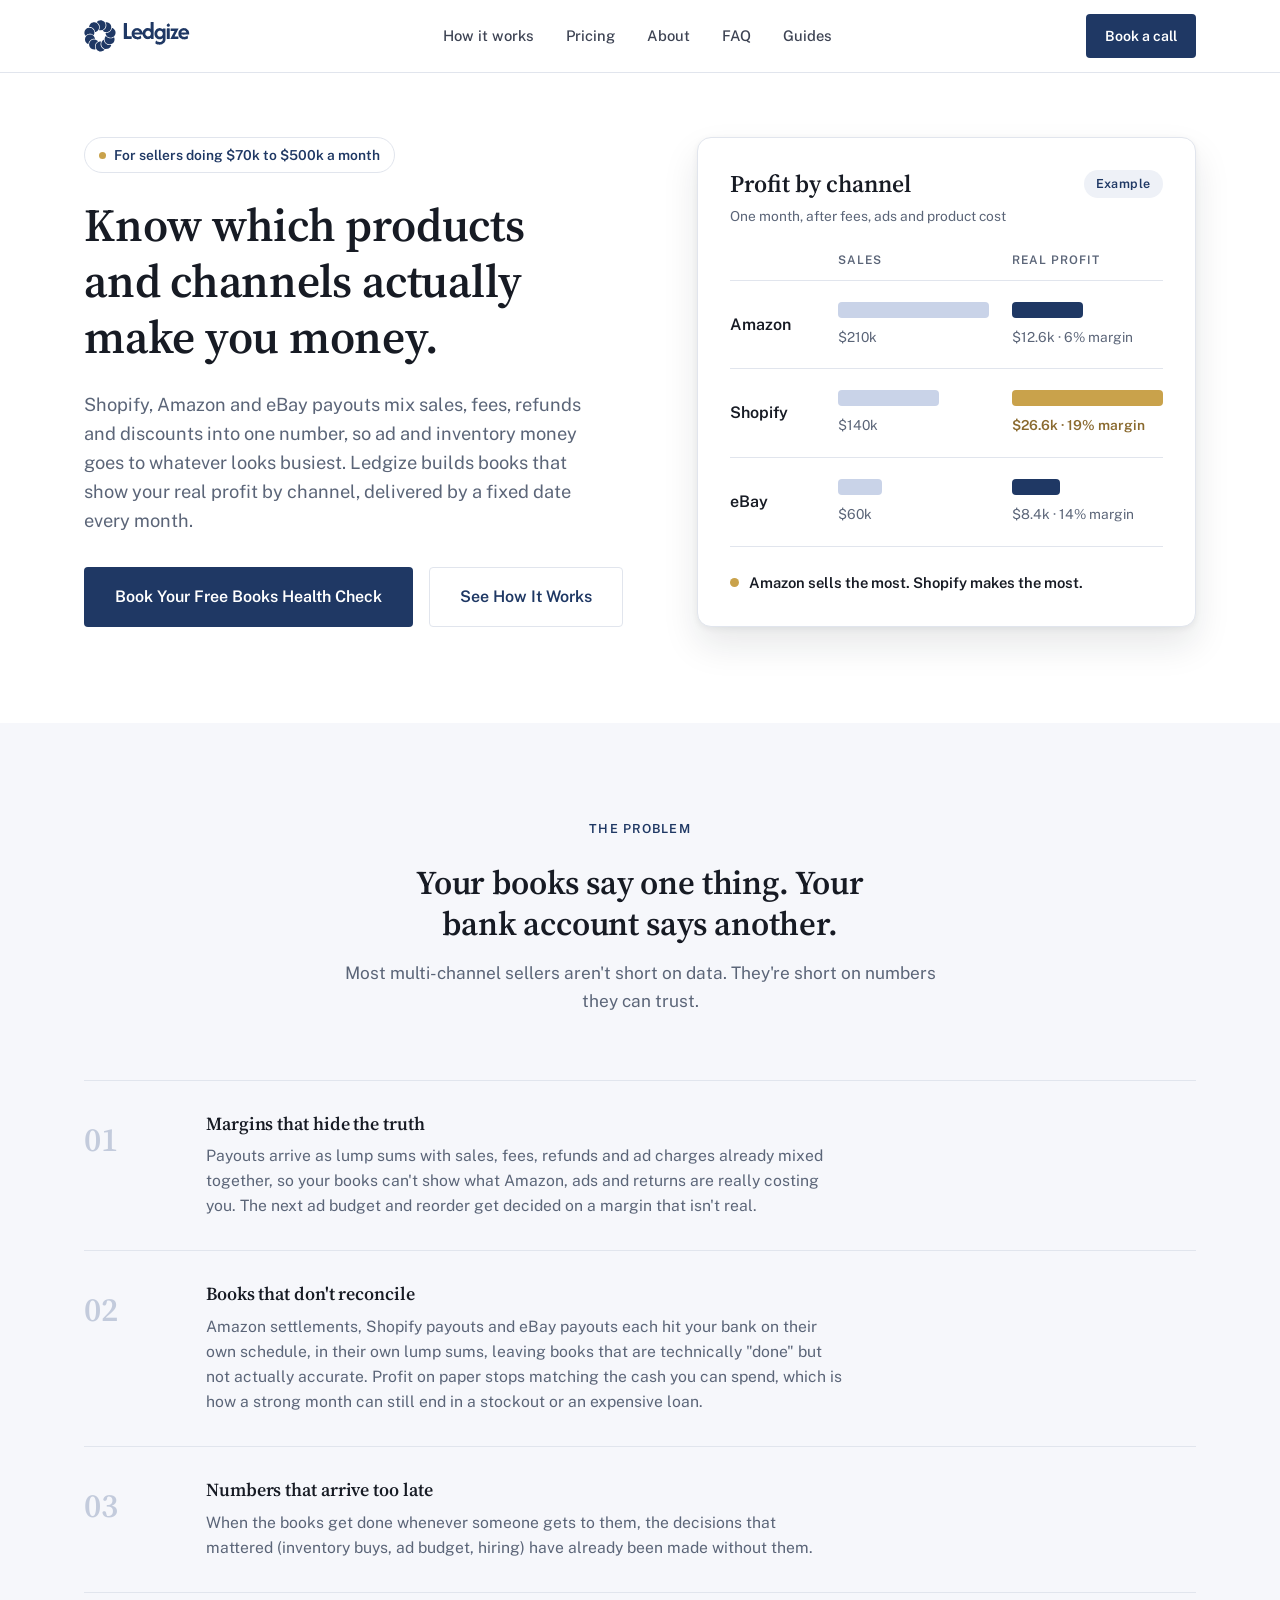
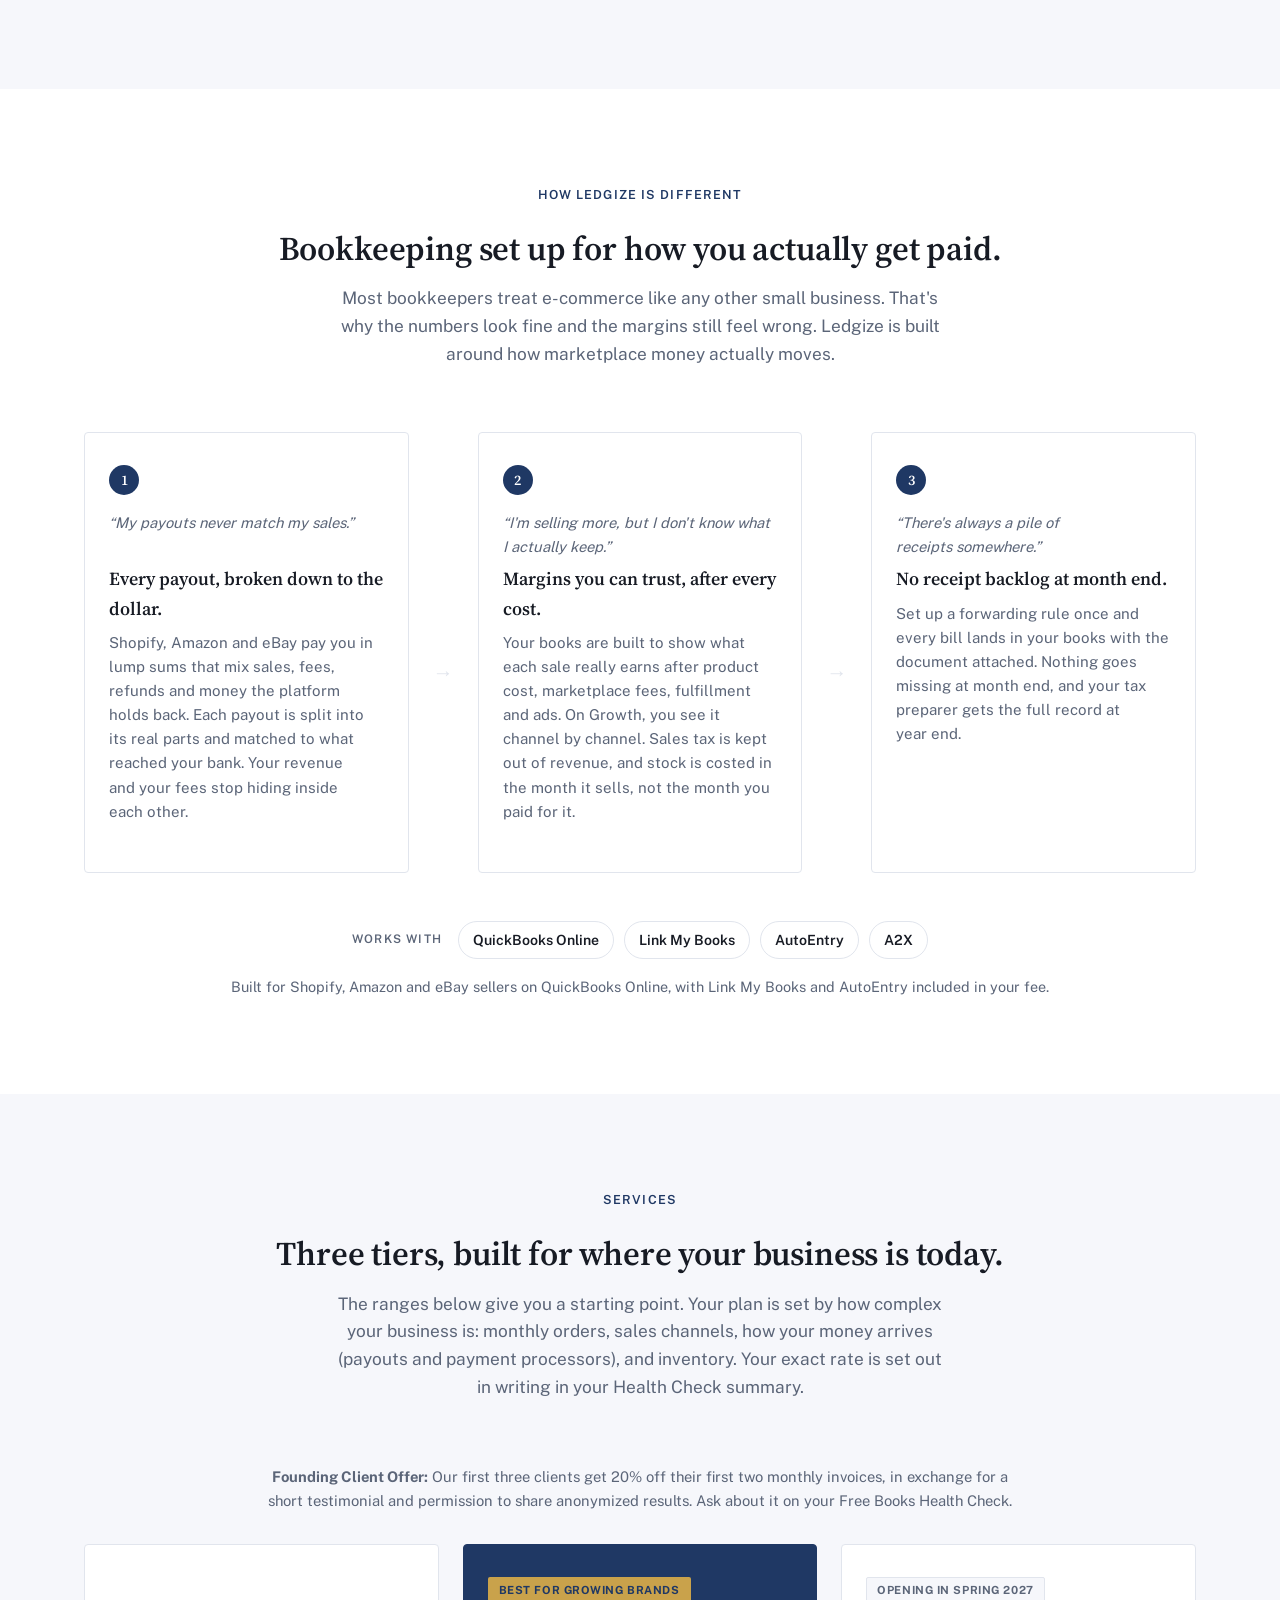
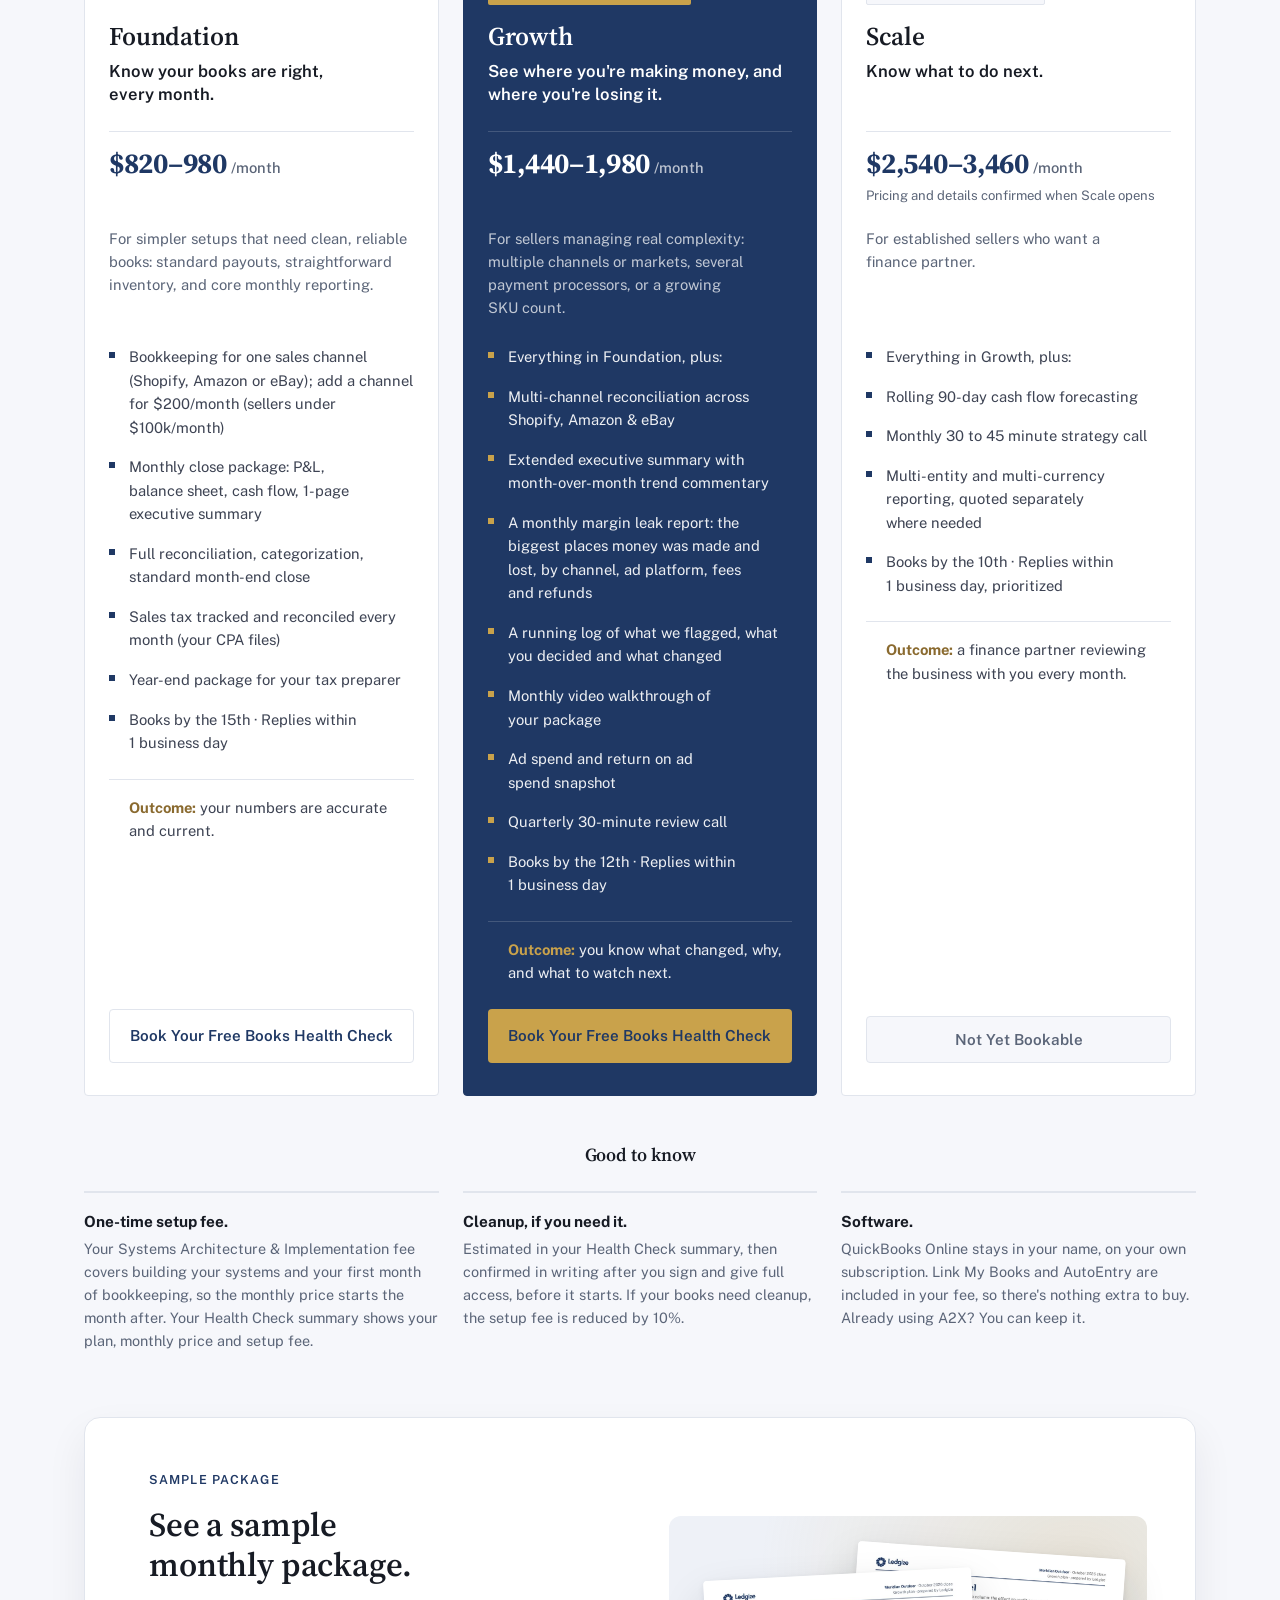
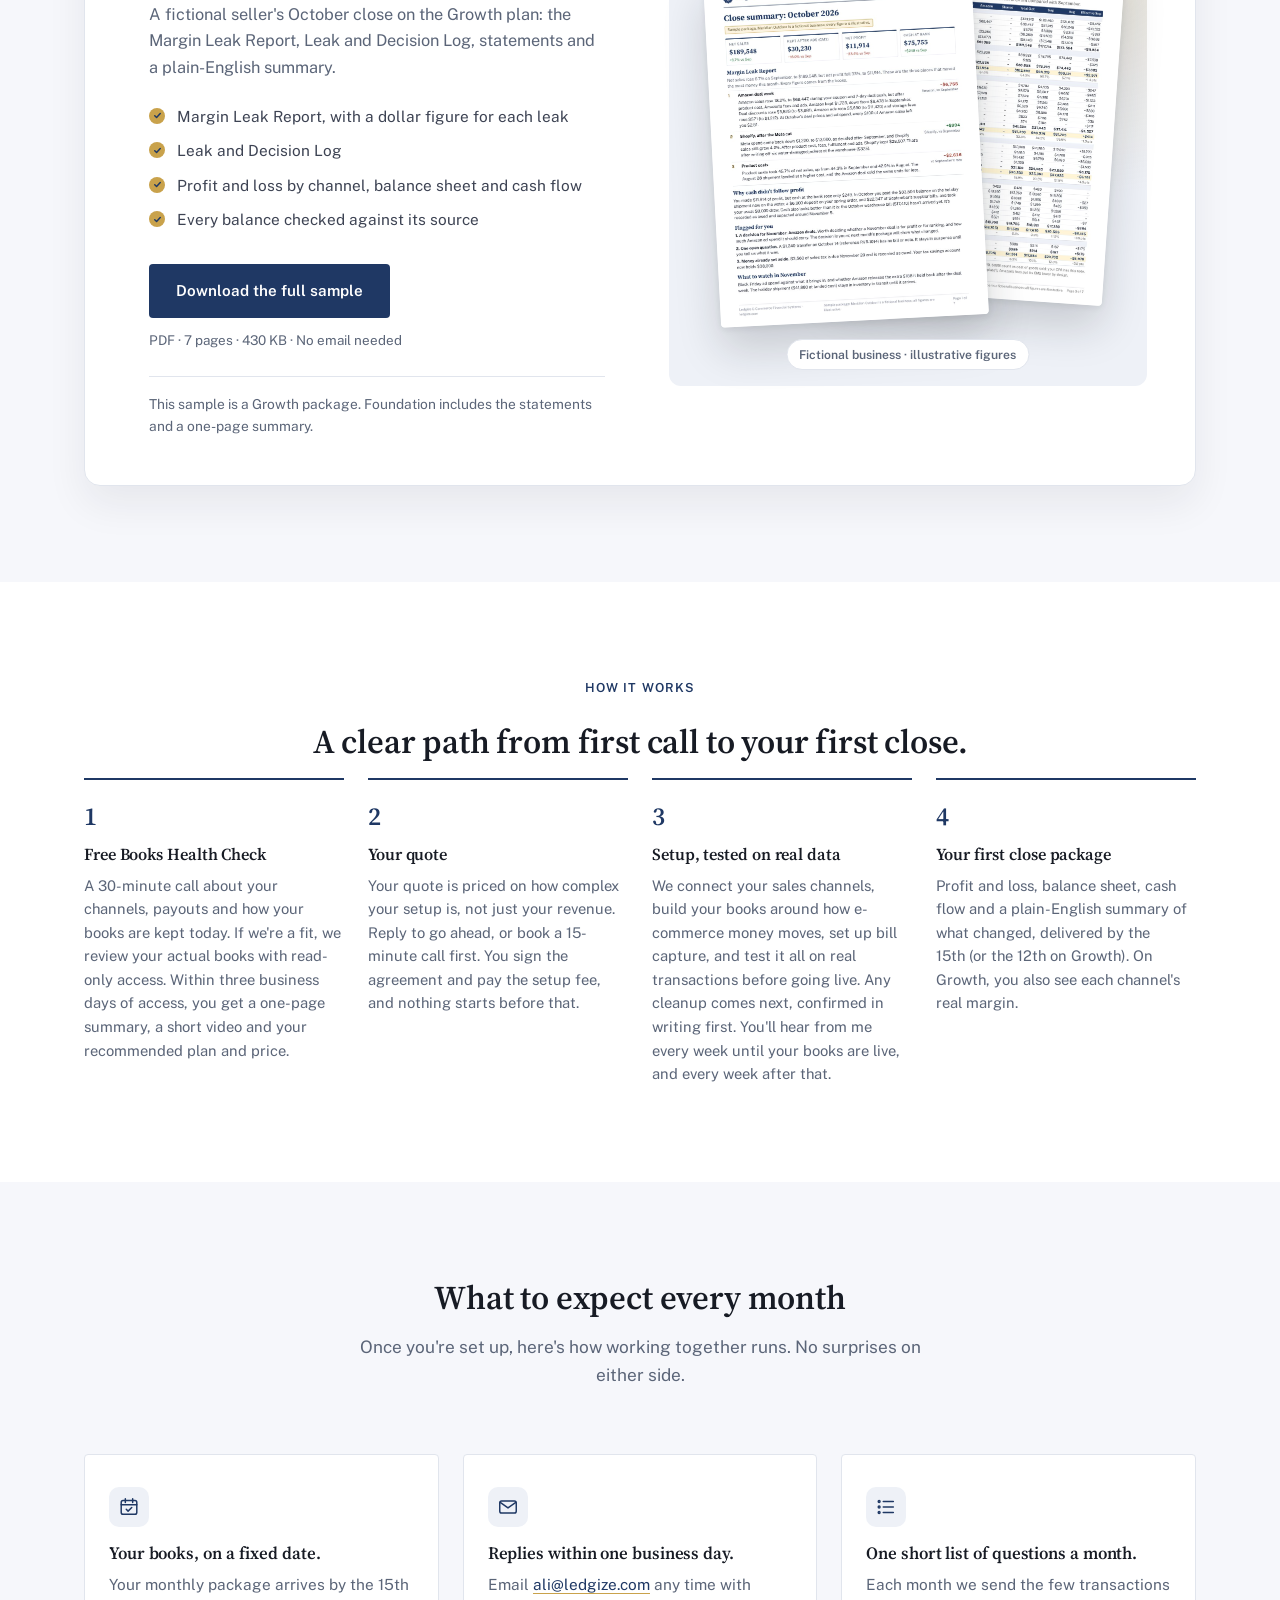
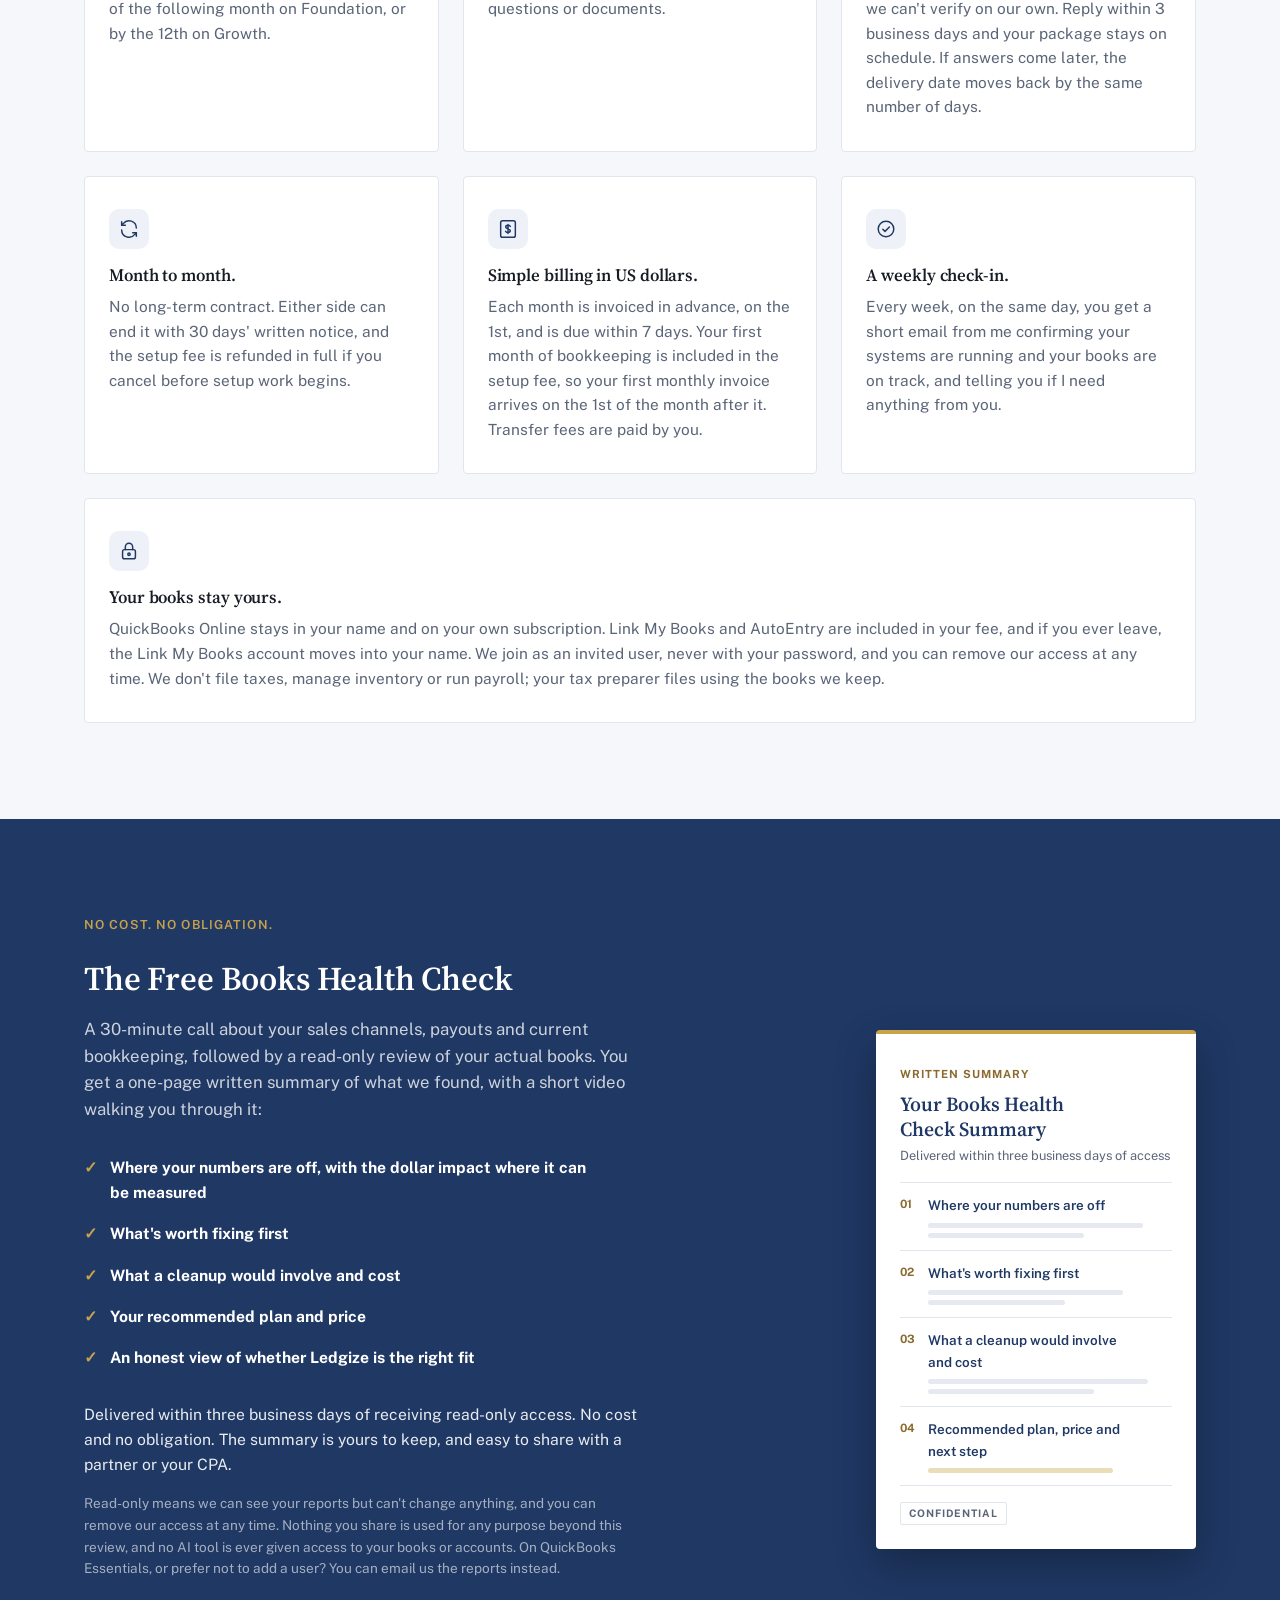
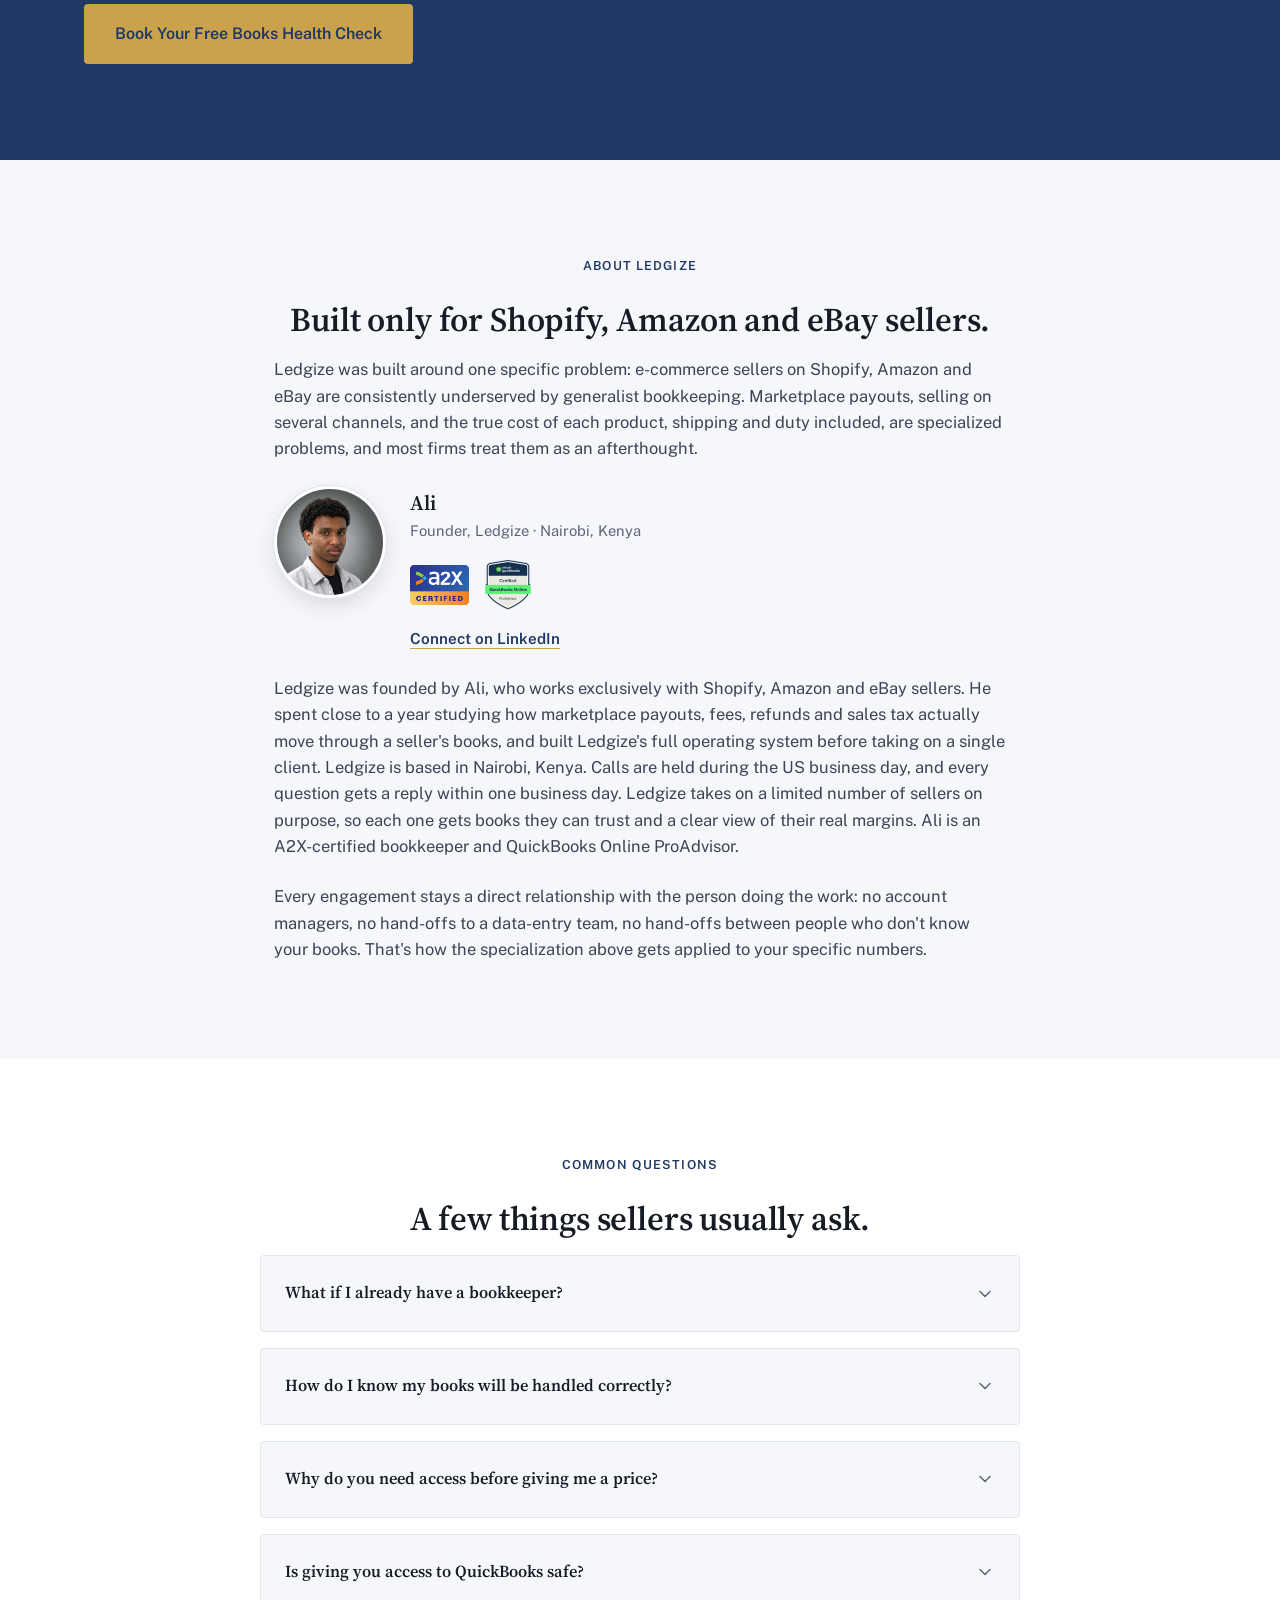
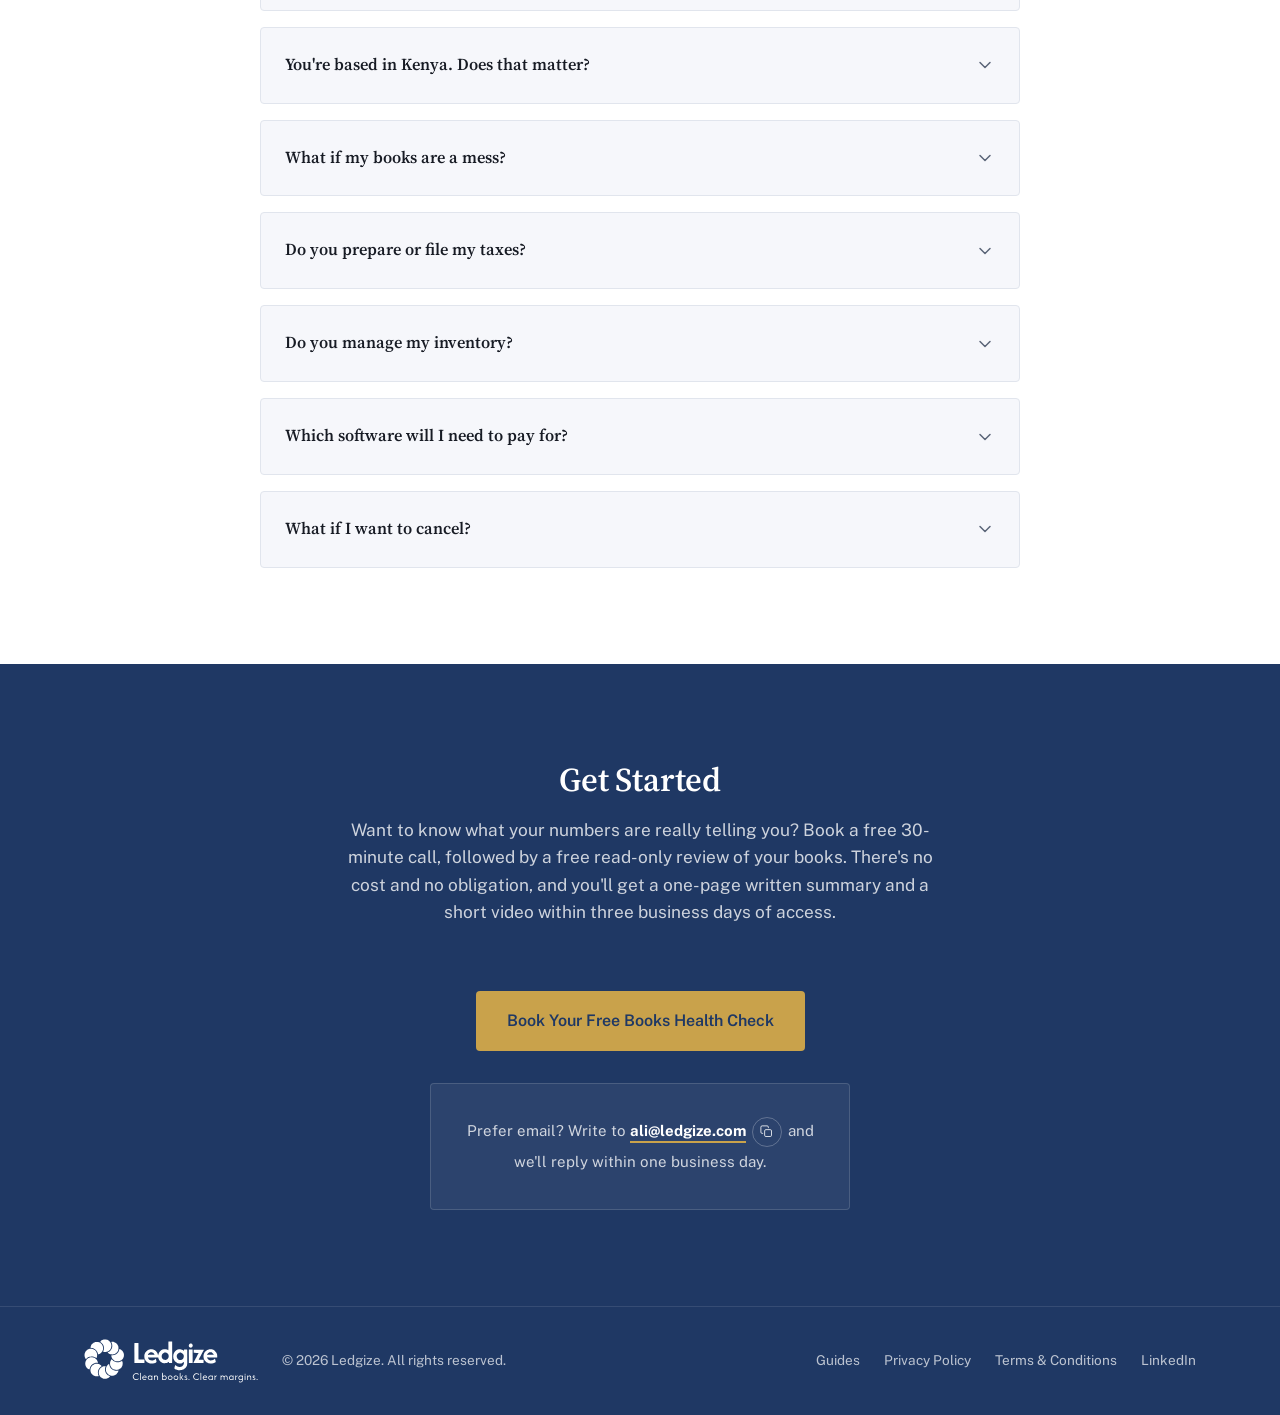
==== commit 81aefa26: "Guides launch: three published guides, Guides in menu and footer Guides section built by _tools/buil" ====
--- a/index.html
+++ b/index.html
@@ -33,7 +33,7 @@
   <link rel="preload" href="assets/fonts/source-serif4-600.woff2" as="font" type="font/woff2" crossorigin />
   <link rel="preload" href="assets/fonts/public-sans-400.woff2" as="font" type="font/woff2" crossorigin />
 
-  <link rel="stylesheet" href="css/styles.css?v=37" />
+  <link rel="stylesheet" href="css/styles.css?v=38" />
 
   <script type="application/ld+json">
   {
@@ -403,6 +403,7 @@
         <a href="#services">Pricing</a>
         <a href="#about">About</a>
         <a href="#faq">FAQ</a>
+        <a href="guides/">Guides</a>
       </nav>
       <a href="https://calendar.app.google/x4VN65FmpogkEirC7" target="_blank" rel="noopener noreferrer" class="btn btn-primary btn-sm header-cta">Book a call</a>
 
@@ -638,7 +639,7 @@
           </div>
         </div>
 
-        <div class="sample-pack">
+        <div class="sample-pack" id="sample">
           <div class="sample-copy">
             <span class="kicker-label">Sample package</span>
             <h3 class="sample-title">See a sample monthly package.</h3>
@@ -1331,6 +1332,7 @@
         <p>&copy; <span id="year"></span> Ledgize. All rights reserved.</p>
       </div>
       <nav class="footer-links">
+        <a href="guides/">Guides</a>
         <a href="privacy.html">Privacy Policy</a>
         <a href="terms.html">Terms &amp; Conditions</a>
         <a href="https://www.linkedin.com/in/abdullahi-ali-21b149436" target="_blank" rel="noopener noreferrer">LinkedIn</a>
--- a/css/styles.css
+++ b/css/styles.css
@@ -1009,10 +1009,83 @@
 .tier-pricing { min-height: 5.6rem; padding: var(--space-2) 0 0; margin-bottom: var(--space-1); border-top: 1px solid var(--line); }
 .tier-featured .tier-pricing { border-color: rgba(255,255,255,0.16); }
 .tier-card .tier-price { display: flex; align-items: baseline; flex-wrap: wrap; gap: 4px; margin: 0; font-size: inherit; }
-.tier-amount { font-family: var(--font-serif); font-size: 2.1rem; font-weight: 700; line-height: 1.1; letter-spacing: -0.01em; color: var(--navy-text); }
+.tier-amount { font-family: var(--font-serif); font-size: 1.8rem; font-weight: 700; line-height: 1.1; letter-spacing: -0.01em; color: var(--navy-text); }
 .tier-period { font-size: 0.92rem; font-weight: 500; color: var(--muted); }
 .tier-featured .tier-amount { color: #fff; }
 .tier-featured .tier-period { color: rgba(255,255,255,0.7); }
 .tier-card .tier-price-note { margin: 6px 0 0; }
 .tier-card .tier-for { min-height: 6.3em; margin-bottom: var(--space-3); font-size: 0.92rem; line-height: 1.55; }
 @media (max-width: 980px) { .tier-card .tier-for, .tier-promise, .tier-pricing { min-height: 0; } }
+
+/* ===== Guides ===== */
+.site-nav a[aria-current="page"] { color: var(--navy-text); font-weight: 600; }
+
+.guides-hero .section-lead { max-width: 680px; margin-left: auto; margin-right: auto; }
+.guides-grid { display: grid; grid-template-columns: repeat(2, 1fr); gap: var(--space-3); }
+.guides-grid-index { margin-top: var(--space-5); grid-template-columns: repeat(3, 1fr); }
+.guide-card { background: var(--surface); border: 1px solid var(--line); border-radius: 10px; padding: var(--space-4) var(--space-3); display: flex; flex-direction: column; gap: 8px; }
+.guide-card-cat { font-size: 0.74rem; font-weight: 600; letter-spacing: 0.08em; text-transform: uppercase; color: var(--gold-text); }
+.guide-draft { margin-left: 8px; padding: 2px 8px; border-radius: 999px; background: var(--navy-pale); color: var(--navy-text); letter-spacing: 0.04em; }
+.guide-card-title { font-size: 1.3rem; line-height: 1.3; }
+.guide-card-title a { color: var(--ink); }
+.guide-card-title a:hover { color: var(--navy-text); }
+.guide-card-desc { font-size: 0.95rem; color: var(--muted); }
+.guide-card-meta { margin-top: auto; padding-top: 8px; font-size: 0.84rem; color: var(--muted); }
+.guides-index-cta { max-width: 760px; margin: var(--space-6) auto 0; }
+.guides-empty { color: var(--muted); text-align: center; grid-column: 1 / -1; }
+
+.guide { padding: var(--space-6) 0 var(--space-7); }
+.guide-inner { max-width: 760px; }
+.guide-crumbs { font-size: 0.86rem; color: var(--muted); margin-bottom: var(--space-3); }
+.guide-crumbs a { color: var(--navy-text); font-weight: 600; }
+.guide-title { font-size: clamp(1.9rem, 3.4vw, 2.6rem); line-height: 1.2; color: var(--ink); margin-bottom: var(--space-2); }
+.guide-dek { font-size: 1.15rem; color: var(--muted); margin-bottom: var(--space-3); }
+.guide-meta { display: flex; align-items: center; gap: 10px; font-size: 0.9rem; color: var(--muted); padding-bottom: var(--space-4); margin-bottom: var(--space-4); border-bottom: 1px solid var(--line); }
+.guide-meta-photo { width: 32px; height: 32px; border-radius: 50%; object-fit: cover; }
+
+.guide-body { font-size: 1.08rem; line-height: 1.75; color: var(--body); }
+.guide-body > * + * { margin-top: var(--space-2); }
+.guide-body h2 { font-size: 1.5rem; line-height: 1.3; color: var(--ink); margin-top: var(--space-5); }
+.guide-body h3 { font-size: 1.2rem; color: var(--ink); margin-top: var(--space-4); }
+.guide-body ul, .guide-body ol { padding-left: 1.4em; display: flex; flex-direction: column; gap: 8px; }
+.guide-body ul { list-style: disc; }
+.guide-body ol { list-style: decimal; }
+.guide-body li::marker { color: var(--gold-text); }
+.guide-body strong { color: var(--ink); }
+.guide-body a { color: var(--navy-text); border-bottom: 1px solid var(--gold); }
+
+.guide-example { margin: var(--space-4) 0; padding: var(--space-3); background: var(--bg-alt); border: 1px solid var(--line); border-left: 3px solid var(--gold); border-radius: 0 8px 8px 0; font-size: 0.98rem; }
+.guide-example > * + * { margin-top: 10px; }
+.guide-example-label { font-size: 0.72rem; font-weight: 600; letter-spacing: 0.08em; text-transform: uppercase; color: var(--gold-text); }
+.guide-example table { width: 100%; border-collapse: collapse; font-variant-numeric: tabular-nums; }
+.guide-example th, .guide-example td { padding: 9px 8px; border-bottom: 1px solid var(--line); text-align: right; vertical-align: top; }
+.guide-example th:first-child, .guide-example td:first-child { text-align: left; padding-left: 0; }
+.guide-example th { font-size: 0.8rem; font-weight: 600; color: var(--muted); }
+.guide-example .guide-total td { font-weight: 700; color: var(--ink); border-bottom: 0; border-top: 2px solid var(--line); }
+.guide-example-note { font-size: 0.84rem; color: var(--muted); }
+
+.guide-disclaimer { margin-top: var(--space-5); padding-top: var(--space-3); border-top: 1px solid var(--line); font-size: 0.88rem; color: var(--muted); }
+
+.guide-author { display: flex; gap: var(--space-3); align-items: flex-start; margin-top: var(--space-4); padding: var(--space-3); border: 1px solid var(--line); border-radius: 10px; background: var(--surface); }
+.guide-author-photo { width: 72px; height: 72px; flex-shrink: 0; border-radius: 50%; object-fit: cover; }
+.guide-author-name { font-family: var(--font-serif); font-size: 1.15rem; font-weight: 600; color: var(--ink); }
+.guide-author-role { margin: 4px 0 8px; font-size: 0.94rem; color: var(--muted); }
+
+.guide-cta { margin-top: var(--space-4); padding: var(--space-4); background: var(--navy); border-radius: 10px; color: rgba(255,255,255,0.82); }
+.guide-cta p { margin-bottom: var(--space-3); font-size: 0.98rem; }
+.guide-cta .guide-cta-title { font-family: var(--font-serif); font-size: 1.35rem; font-weight: 600; color: #fff; margin-bottom: var(--space-1); }
+
+.guides-more { padding: 0 0 var(--space-7); }
+.guides-more-title { font-size: 1.4rem; color: var(--ink); margin-bottom: var(--space-3); }
+
+@media (max-width: 980px) {
+  .guides-grid-index { grid-template-columns: repeat(2, 1fr); }
+}
+@media (max-width: 760px) {
+  .guides-grid, .guides-grid-index { grid-template-columns: 1fr; }
+  .guide-author { flex-direction: column; }
+  .guide-body { font-size: 1.02rem; }
+}
+.guide-cta-actions { display: flex; flex-wrap: wrap; align-items: center; gap: 12px 24px; }
+.guide-cta-link { color: #fff; font-weight: 600; border-bottom: 1px solid var(--gold); padding-bottom: 1px; }
+.guide-cta-link:hover { border-bottom-color: #fff; }
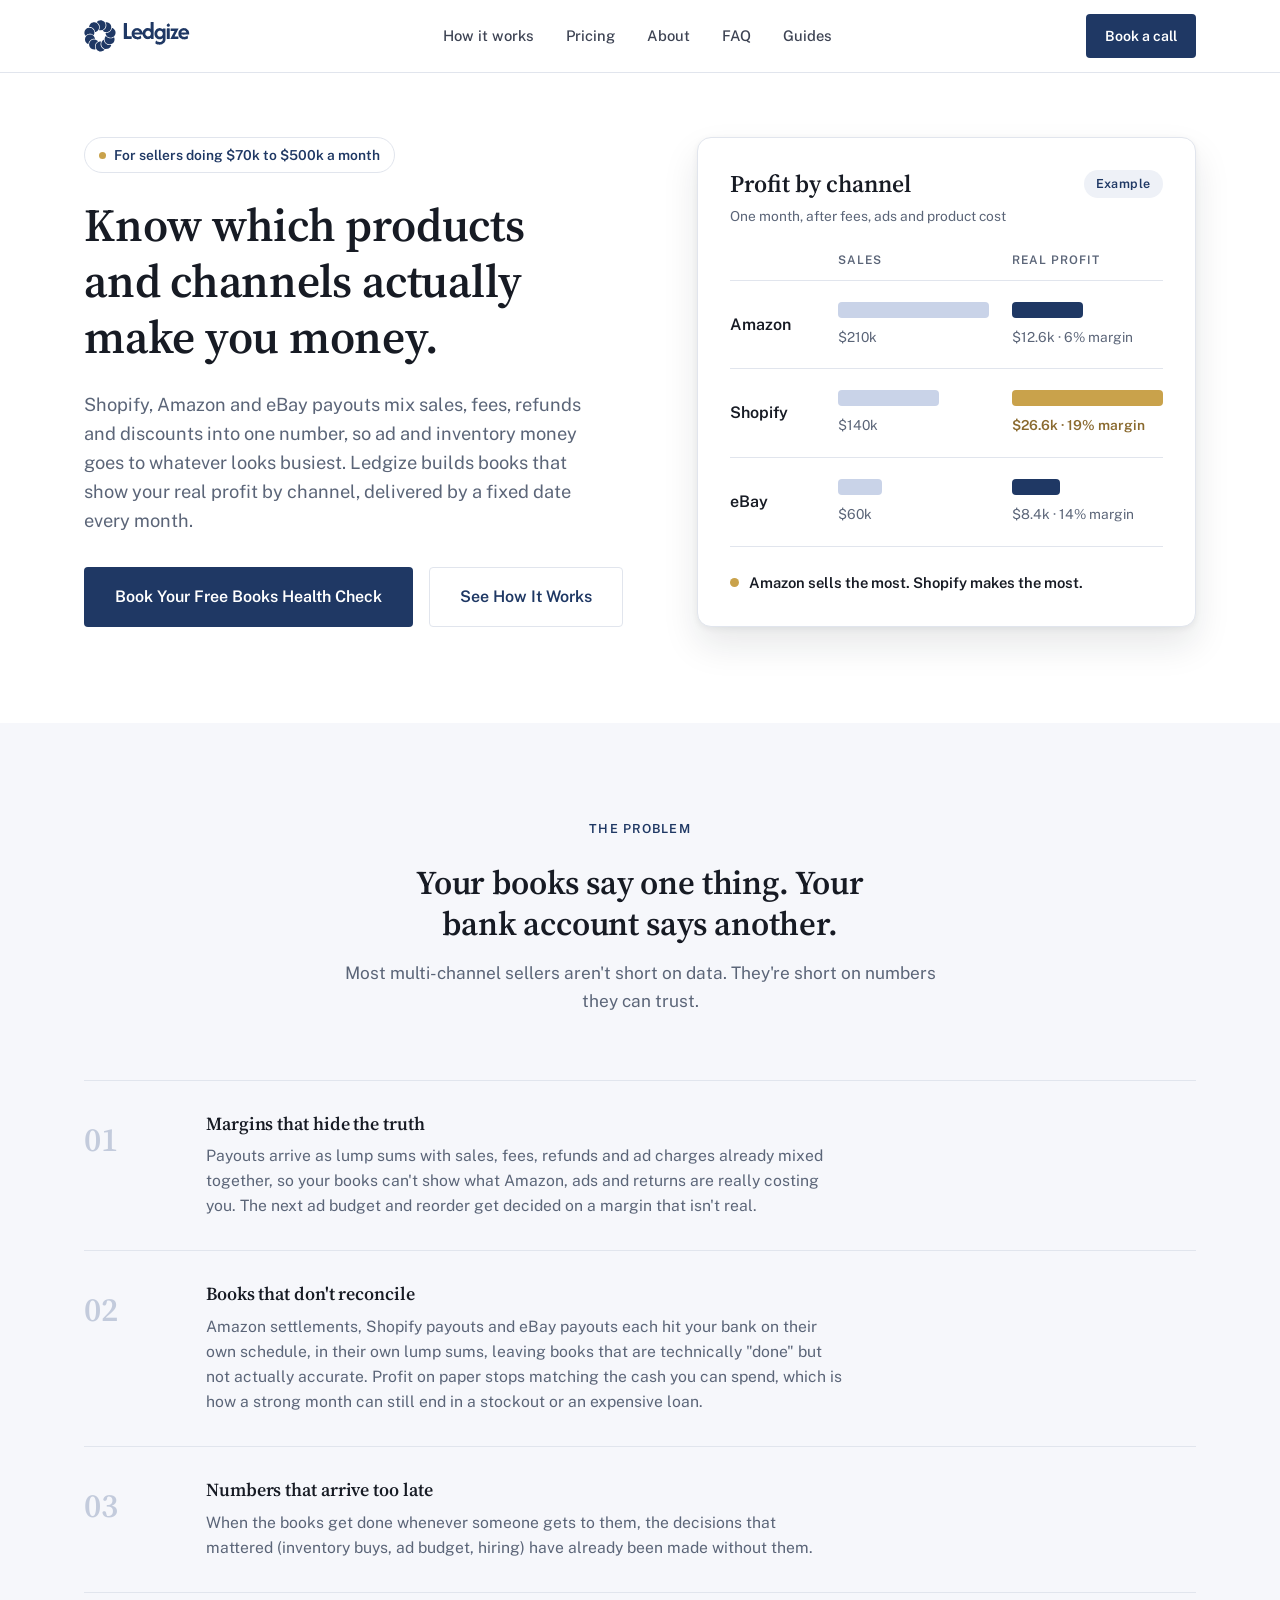
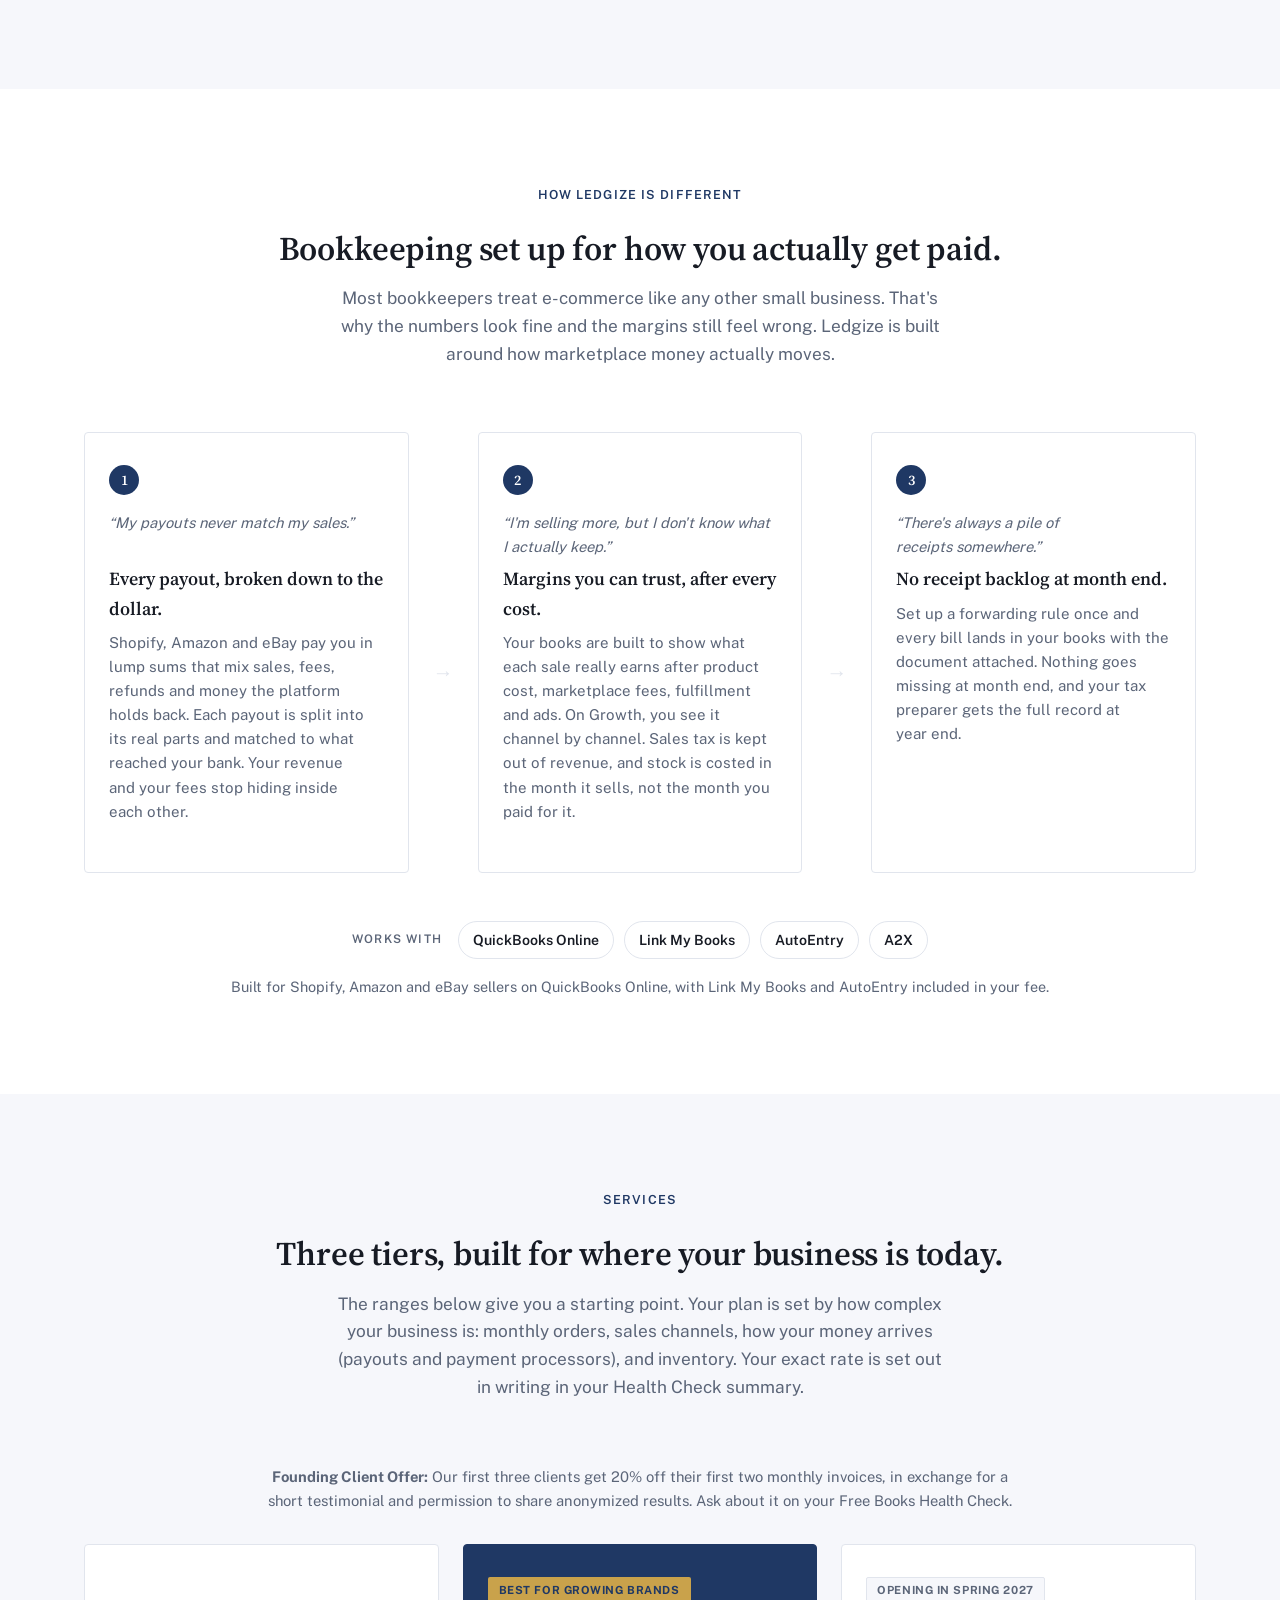
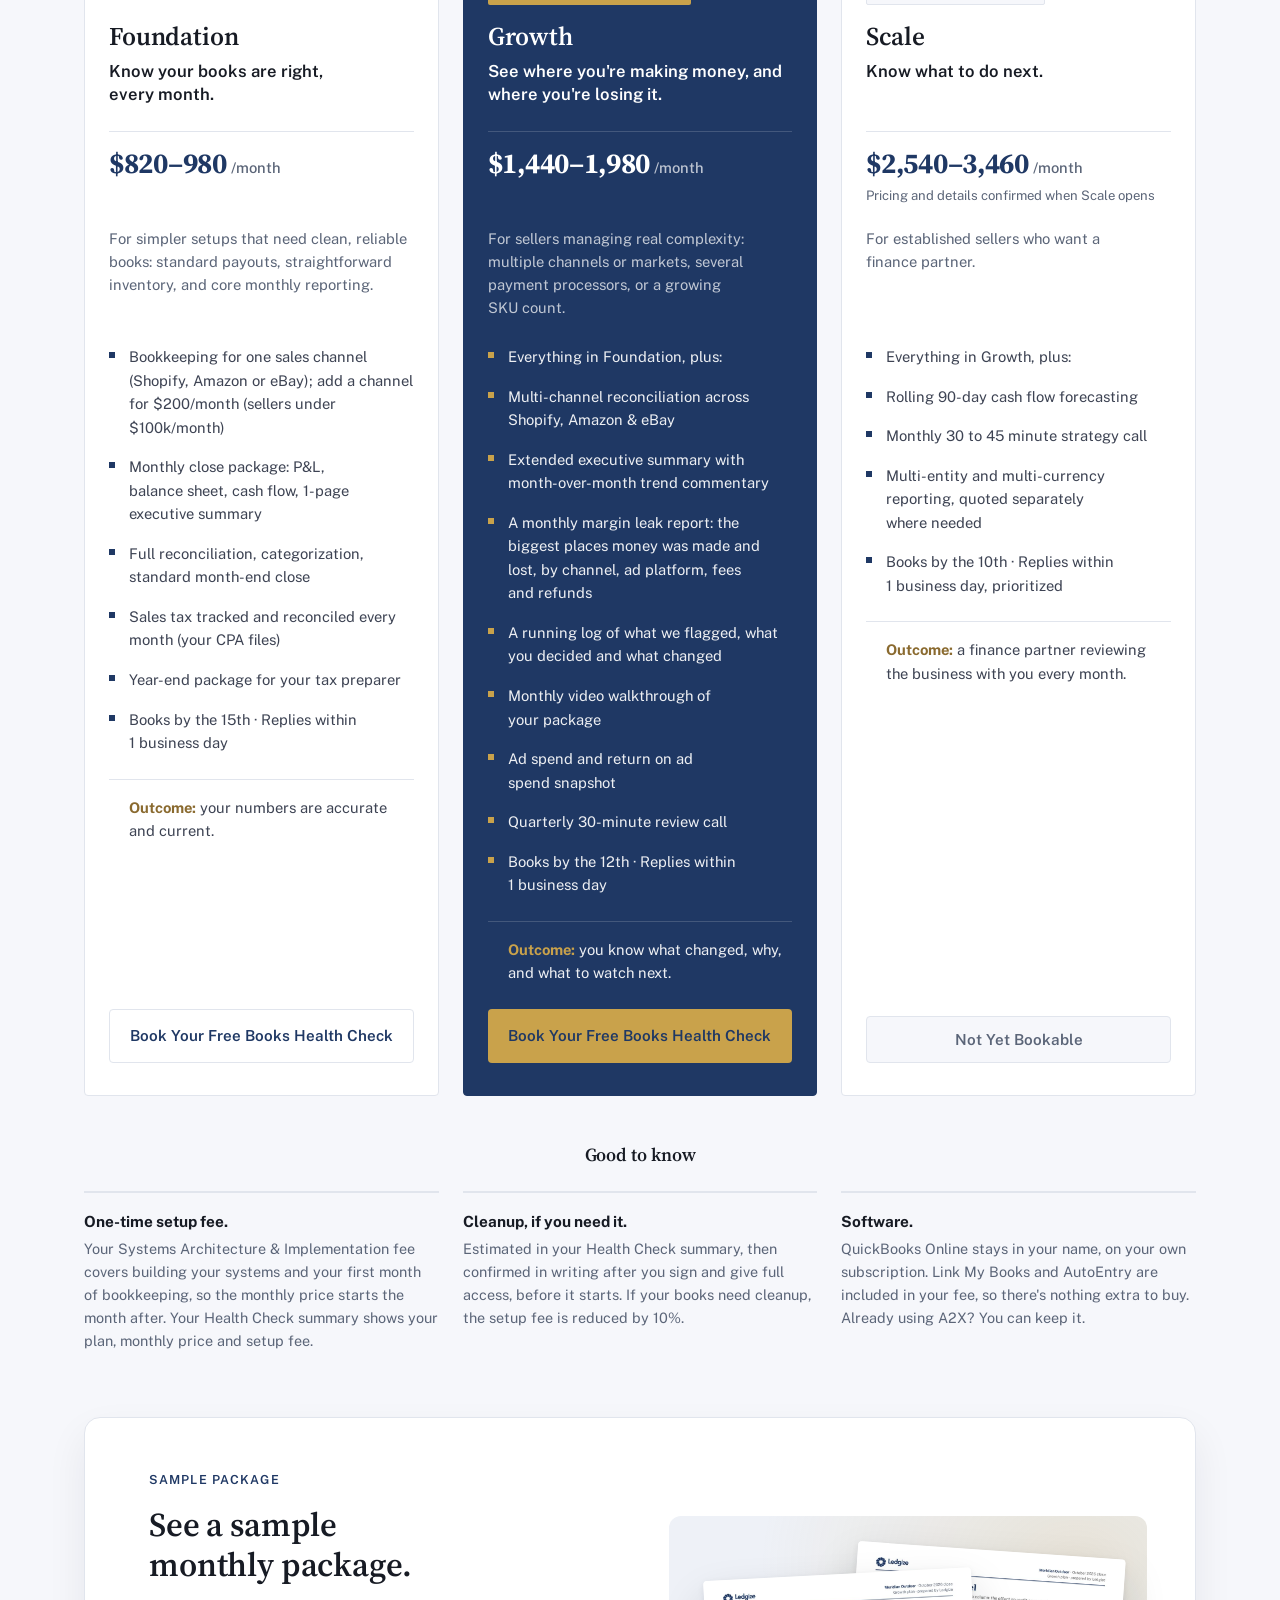
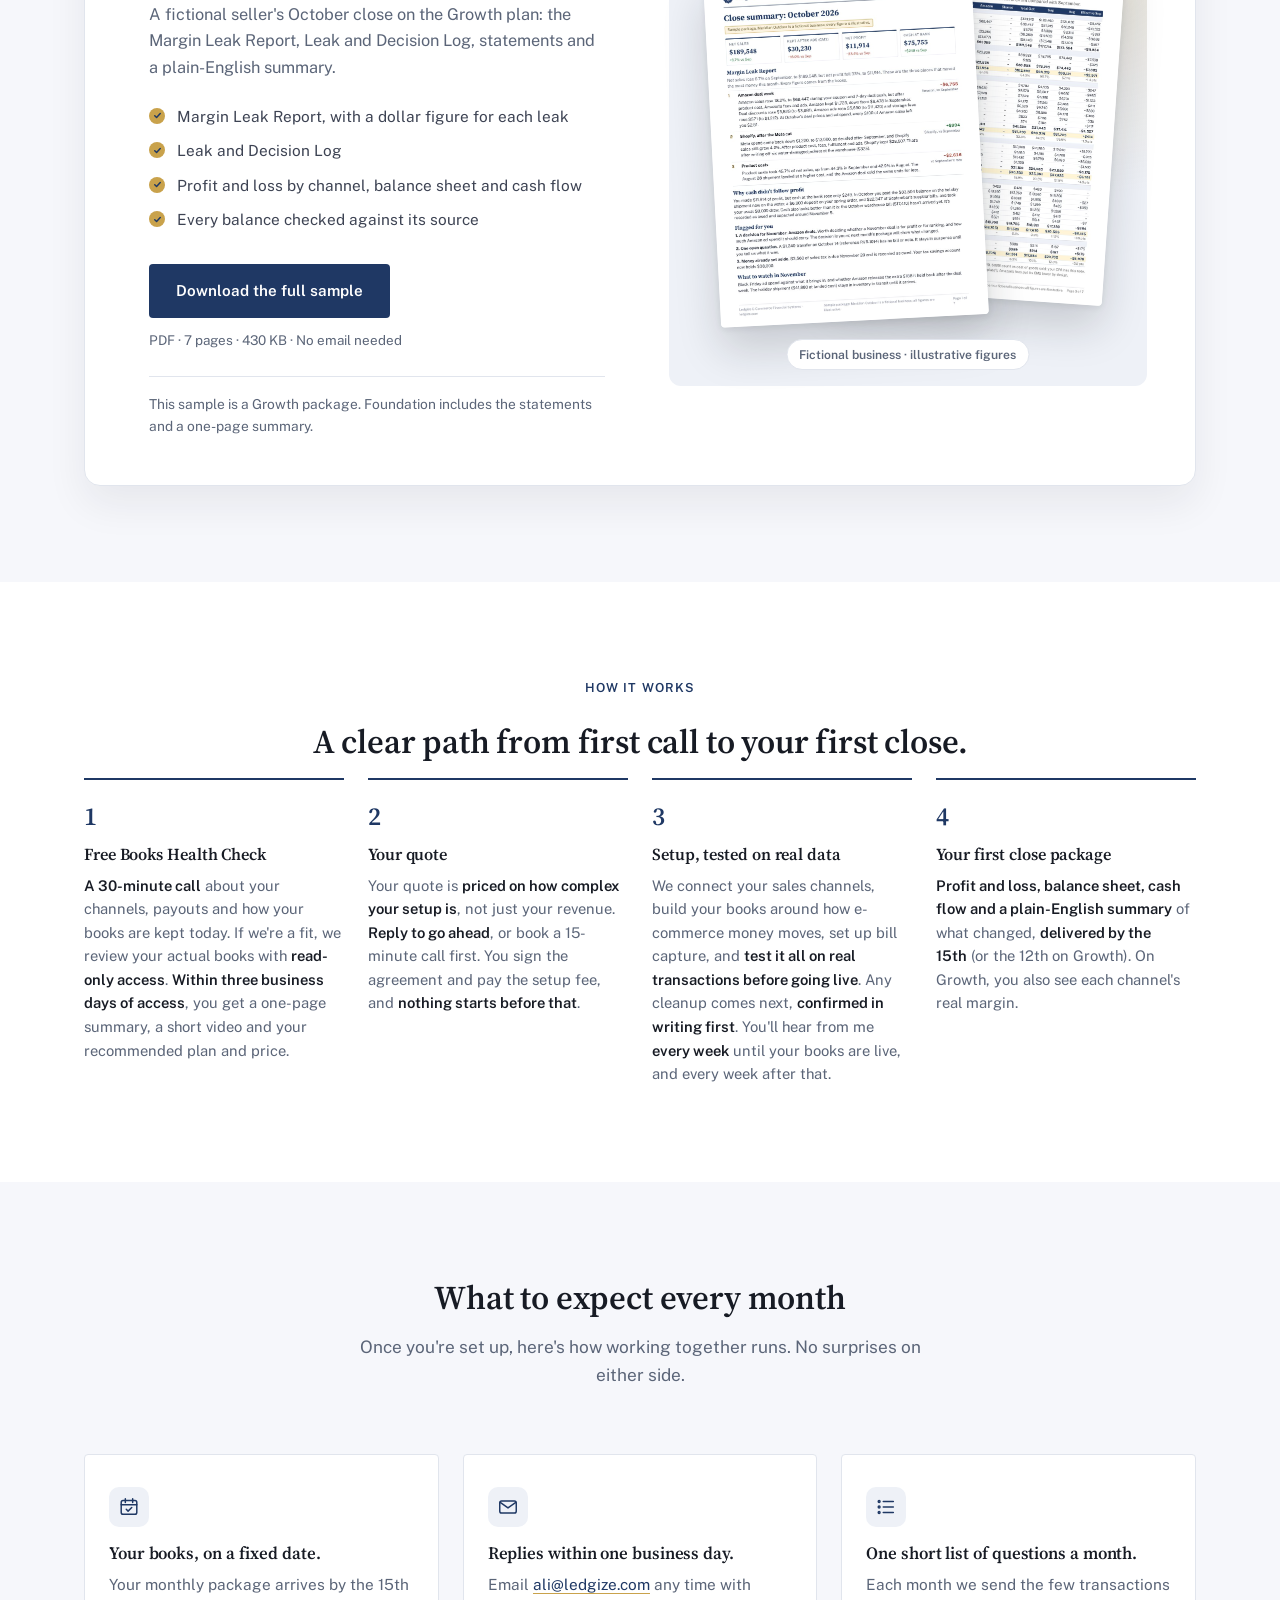
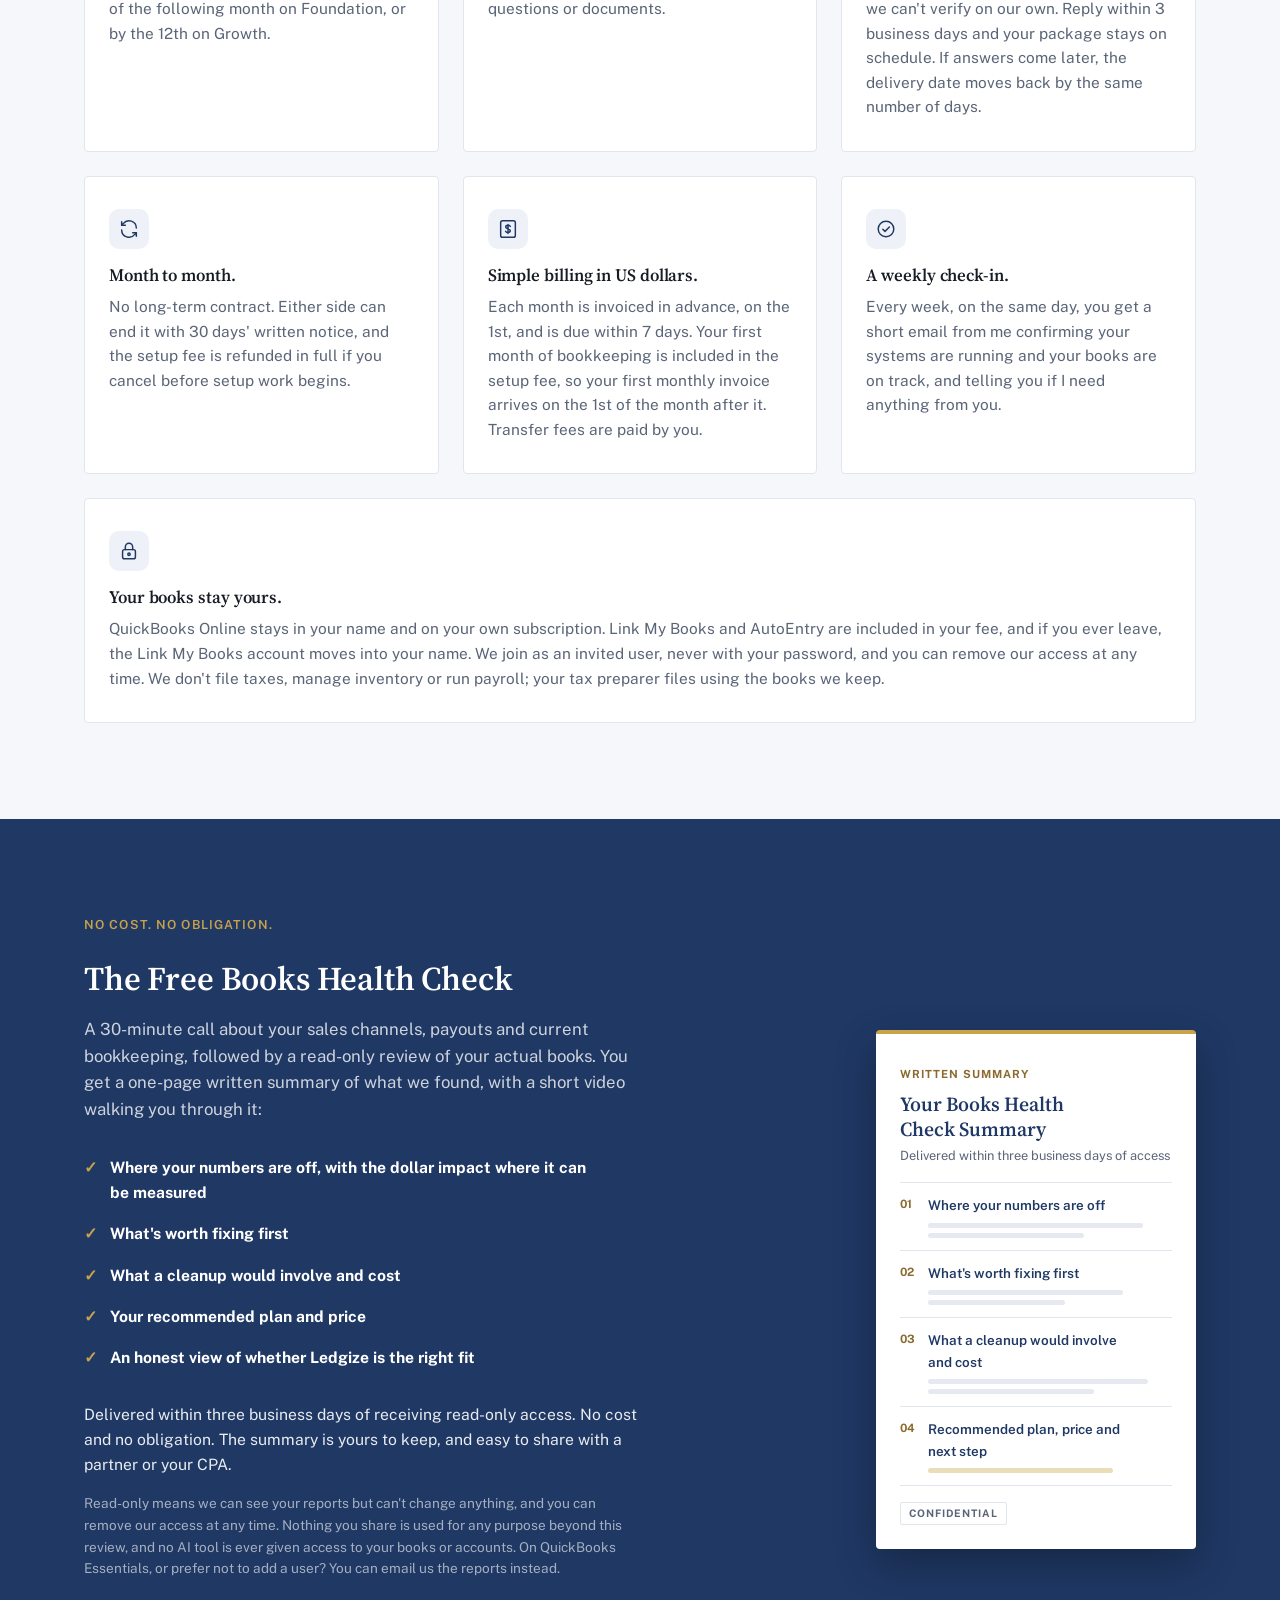
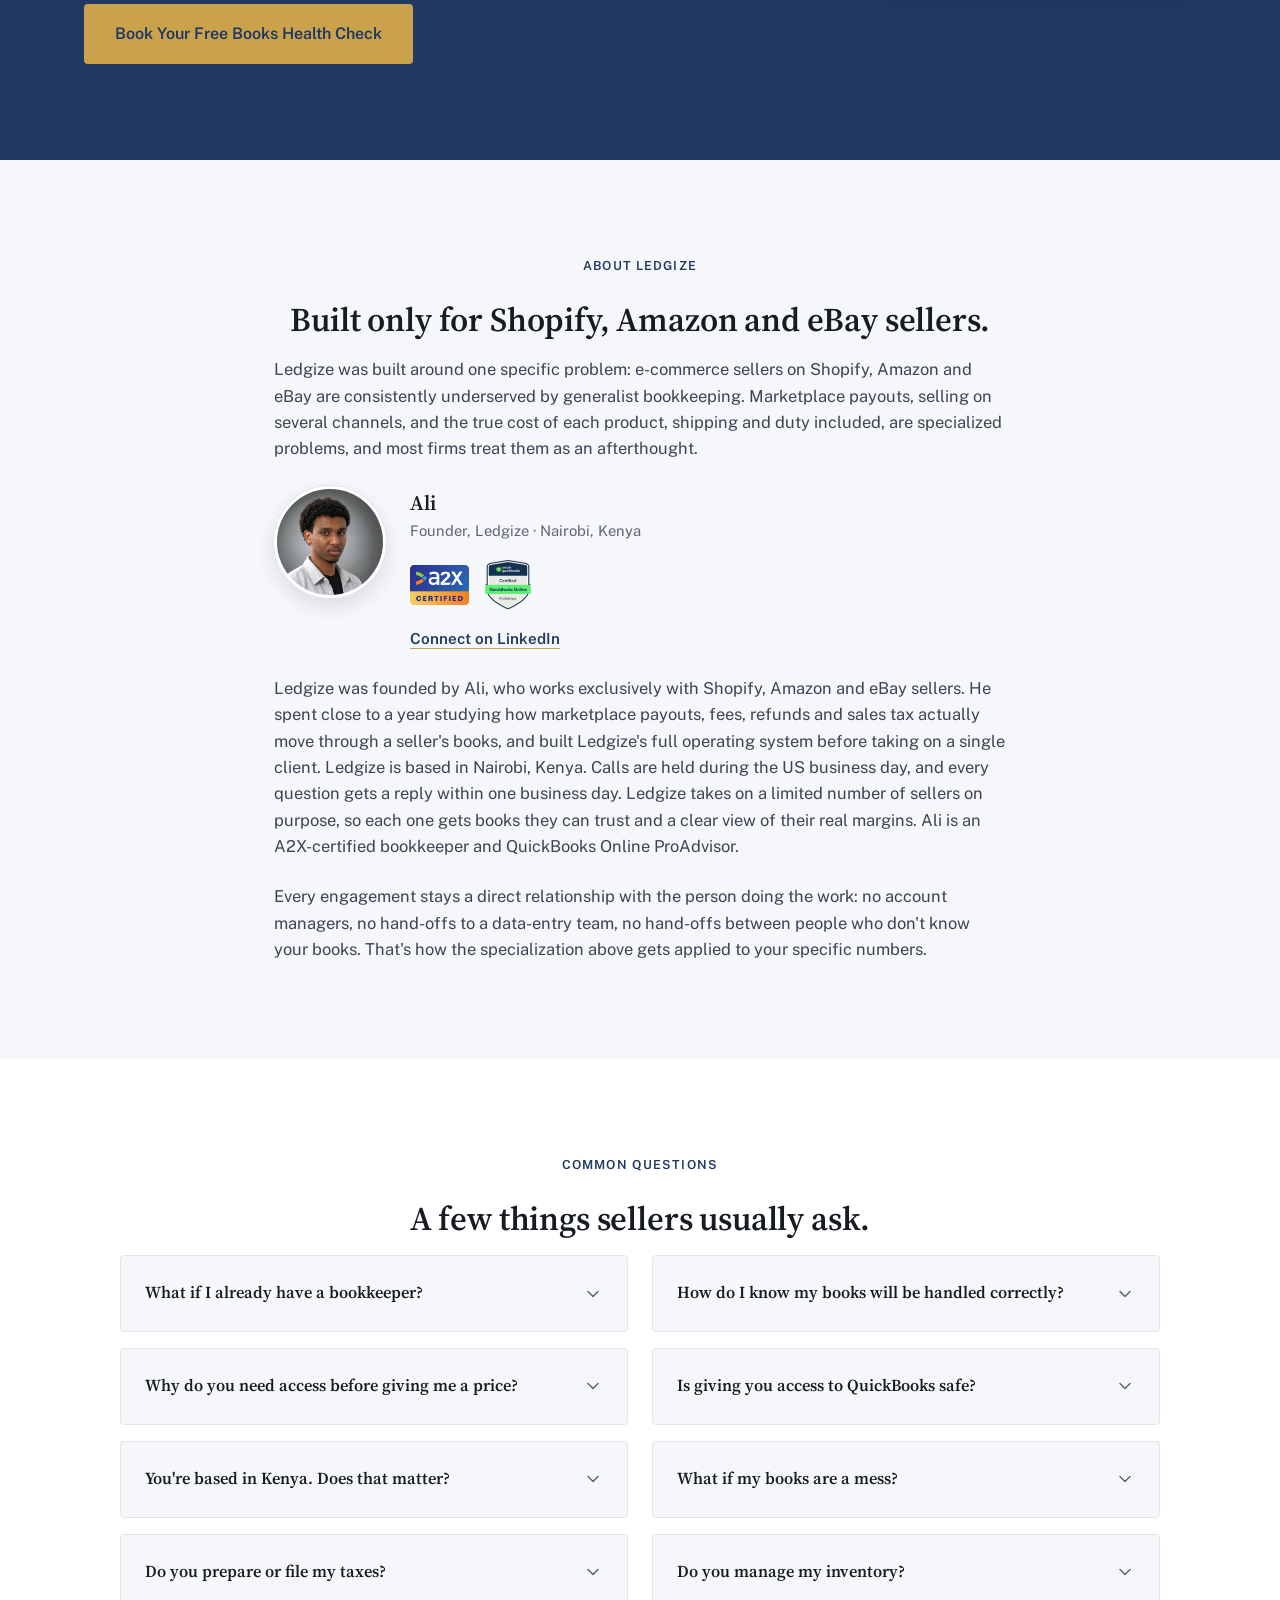
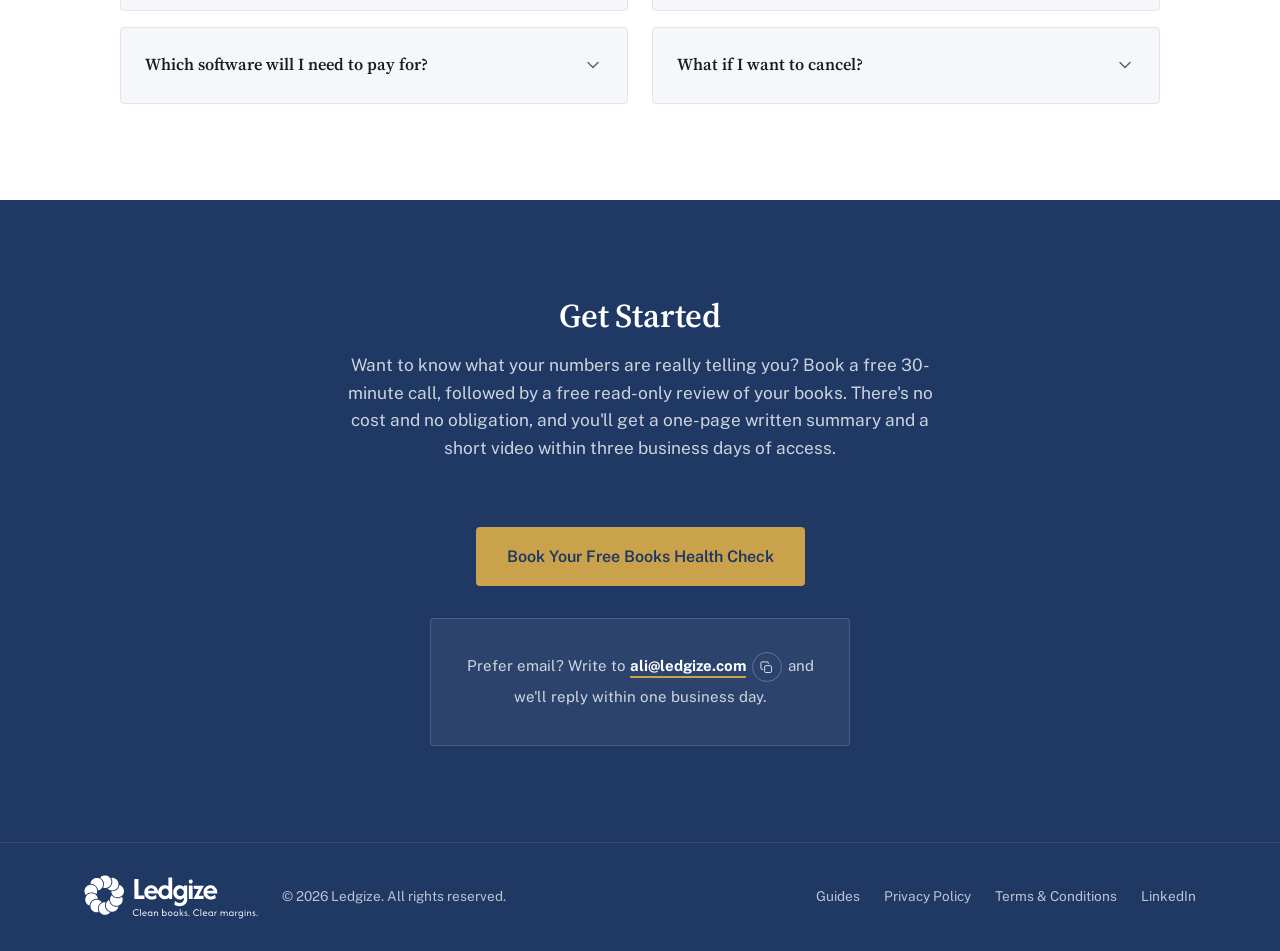
==== commit f8308f04: "Bold key phrases in How it works; FAQ in two columns on desktop styles.css v39 (guides rebuilt to ma" ====
--- a/index.html
+++ b/index.html
@@ -33,7 +33,7 @@
   <link rel="preload" href="assets/fonts/source-serif4-600.woff2" as="font" type="font/woff2" crossorigin />
   <link rel="preload" href="assets/fonts/public-sans-400.woff2" as="font" type="font/woff2" crossorigin />
 
-  <link rel="stylesheet" href="css/styles.css?v=38" />
+  <link rel="stylesheet" href="css/styles.css?v=39" />
 
   <script type="application/ld+json">
   {
@@ -681,22 +681,22 @@
           <div class="process-step">
             <div class="process-num">1</div>
             <h3>Free Books Health Check</h3>
-            <p>A 30-minute call about your channels, payouts and how your books are kept today. If we're a fit, we review your actual books with read-only access. Within three business days of access, you get a one-page summary, a short video and your recommended plan and price.</p>
+            <p><strong>A 30-minute call</strong> about your channels, payouts and how your books are kept today. If we're a fit, we review your actual books with <strong>read-only access</strong>. <strong>Within three business days of access</strong>, you get a one-page summary, a short video and your recommended plan and price.</p>
           </div>
           <div class="process-step">
             <div class="process-num">2</div>
             <h3>Your quote</h3>
-            <p>Your quote is priced on how complex your setup is, not just your revenue. Reply to go ahead, or book a 15-minute call first. You sign the agreement and pay the setup fee, and nothing starts before that.</p>
+            <p>Your quote is <strong>priced on how complex your setup is</strong>, not just your revenue. <strong>Reply to go ahead</strong>, or book a 15-minute call first. You sign the agreement and pay the setup fee, and <strong>nothing starts before that</strong>.</p>
           </div>
           <div class="process-step">
             <div class="process-num">3</div>
             <h3>Setup, tested on real data</h3>
-            <p>We connect your sales channels, build your books around how e-commerce money moves, set up bill capture, and test it all on real transactions before going live. Any cleanup comes next, confirmed in writing first. You'll hear from me every week until your books are live, and every week after that.</p>
+            <p>We connect your sales channels, build your books around how e-commerce money moves, set up bill capture, and <strong>test it all on real transactions before going live</strong>. Any cleanup comes next, <strong>confirmed in writing first</strong>. You'll hear from me <strong>every week</strong> until your books are live, and every week after that.</p>
           </div>
           <div class="process-step">
             <div class="process-num">4</div>
             <h3>Your first close package</h3>
-            <p>Profit and loss, balance sheet, cash flow and a plain-English summary of what changed, delivered by the 15th (or the 12th on Growth). On Growth, you also see each channel's real margin.</p>
+            <p><strong>Profit and loss, balance sheet, cash flow and a plain-English summary</strong> of what changed, <strong>delivered by the 15th</strong> (or the 12th on Growth). On Growth, you also see each channel's real margin.</p>
           </div>
         </div>
       </div>
--- a/css/styles.css
+++ b/css/styles.css
@@ -1089,3 +1089,9 @@
 .guide-cta-actions { display: flex; flex-wrap: wrap; align-items: center; gap: 12px 24px; }
 .guide-cta-link { color: #fff; font-weight: 600; border-bottom: 1px solid var(--gold); padding-bottom: 1px; }
 .guide-cta-link:hover { border-bottom-color: #fff; }
+
+/* ===== Scan polish ===== */
+.process-step p strong { color: var(--ink); font-weight: 600; }
+@media (min-width: 981px) {
+  .faq-list { display: grid; grid-template-columns: 1fr 1fr; align-items: start; gap: var(--space-2) var(--space-3); max-width: 1040px; }
+}
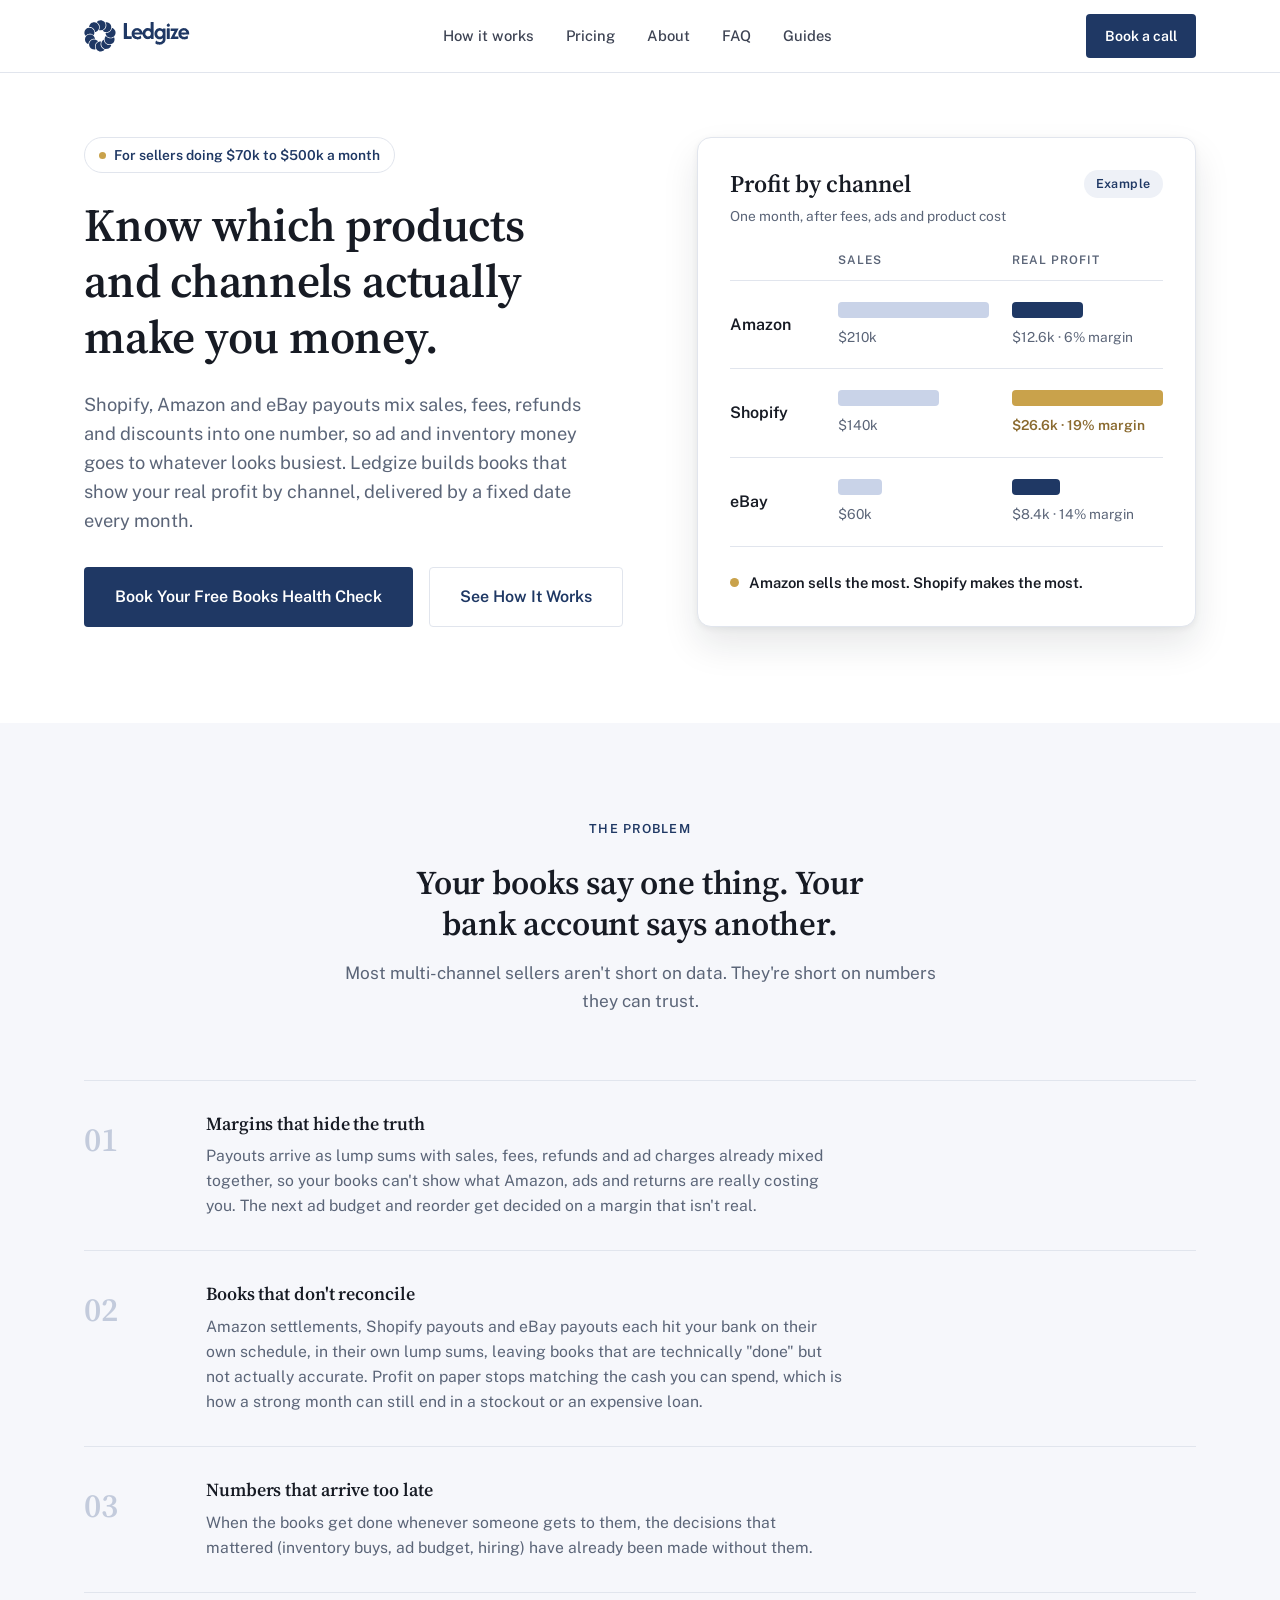
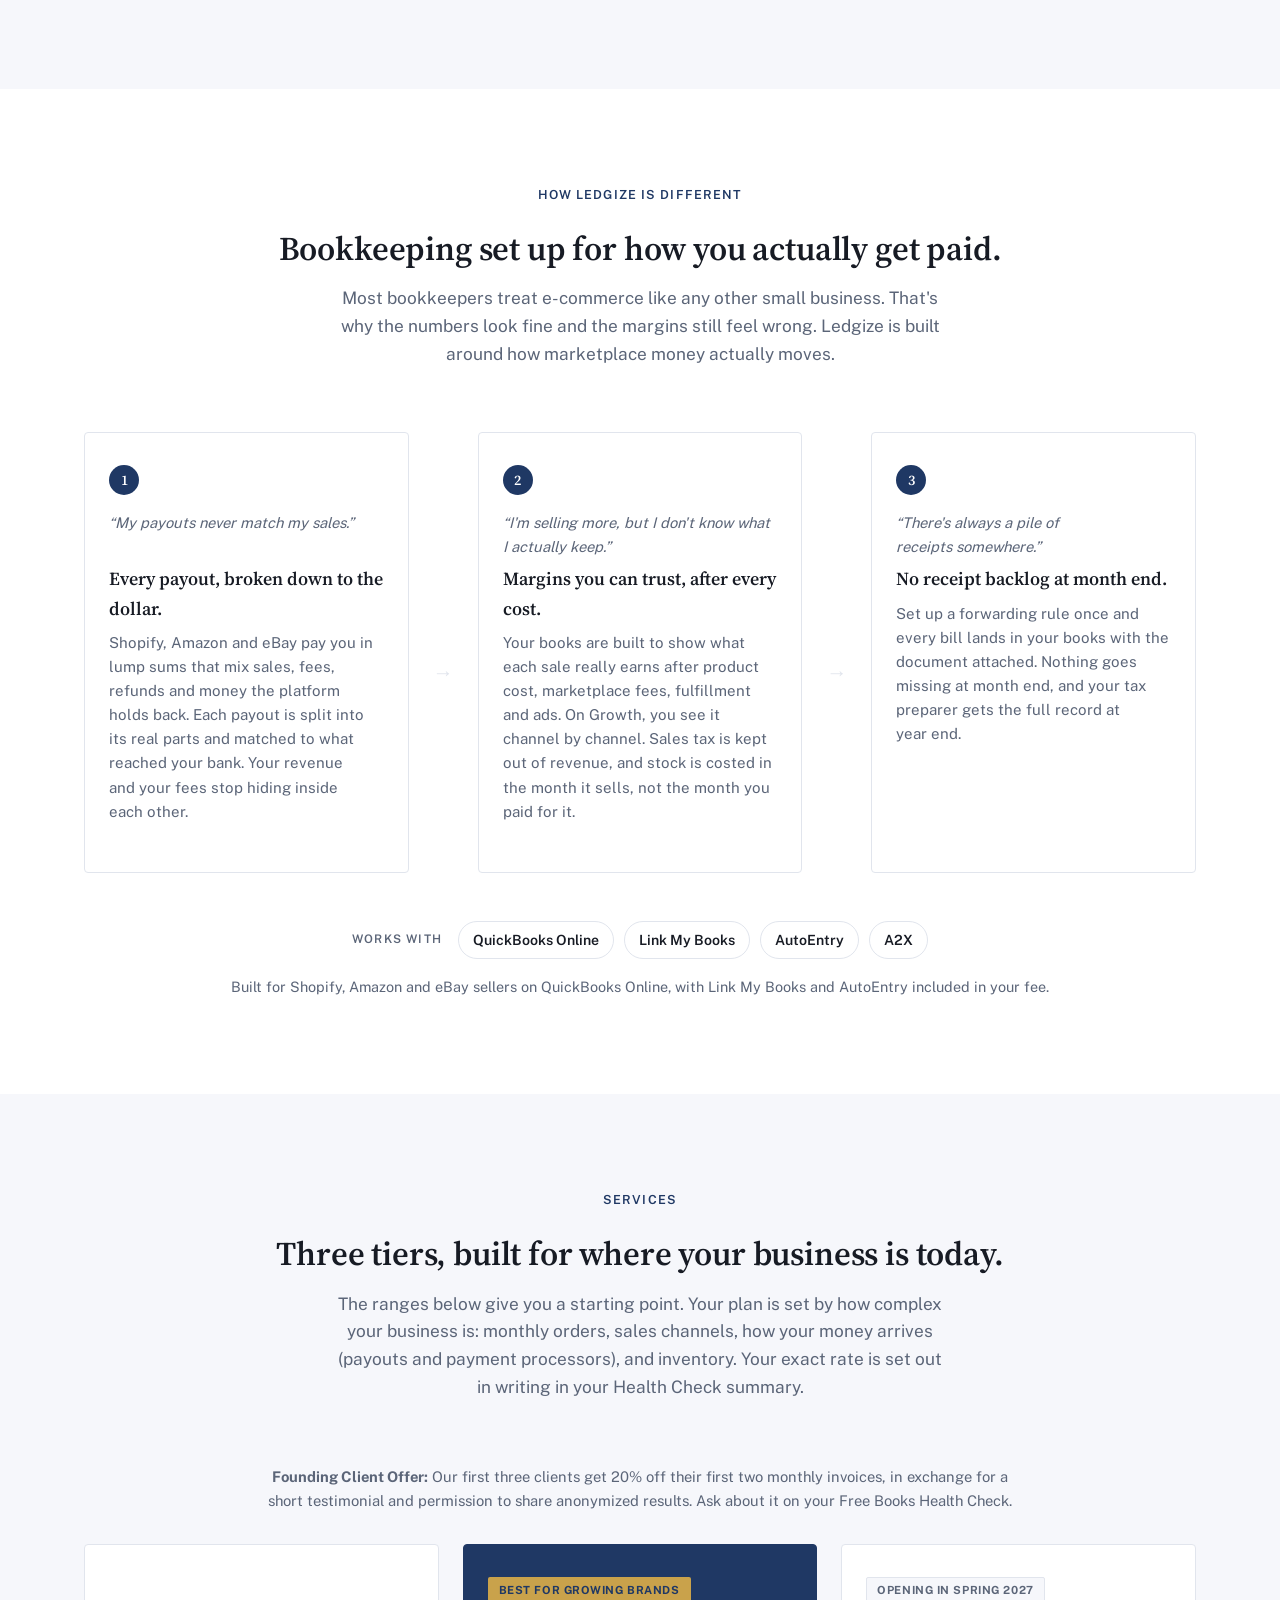
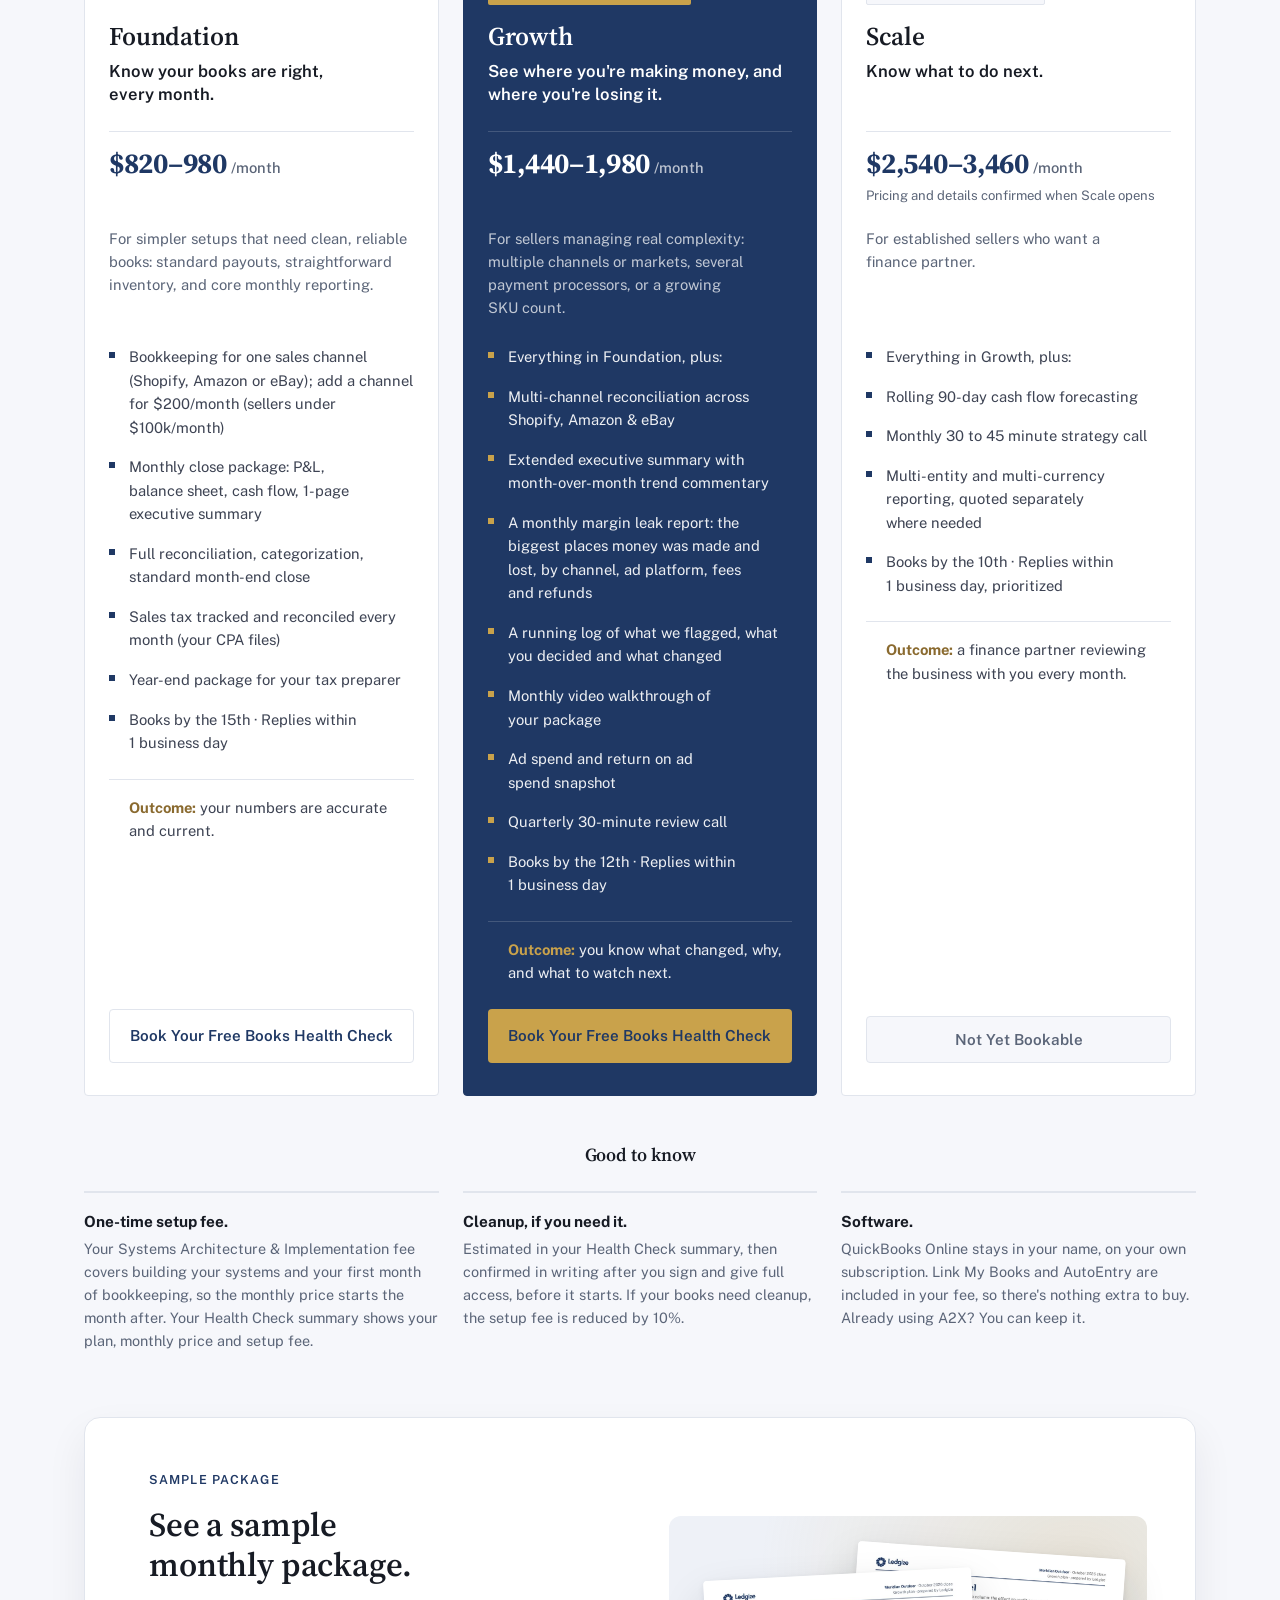
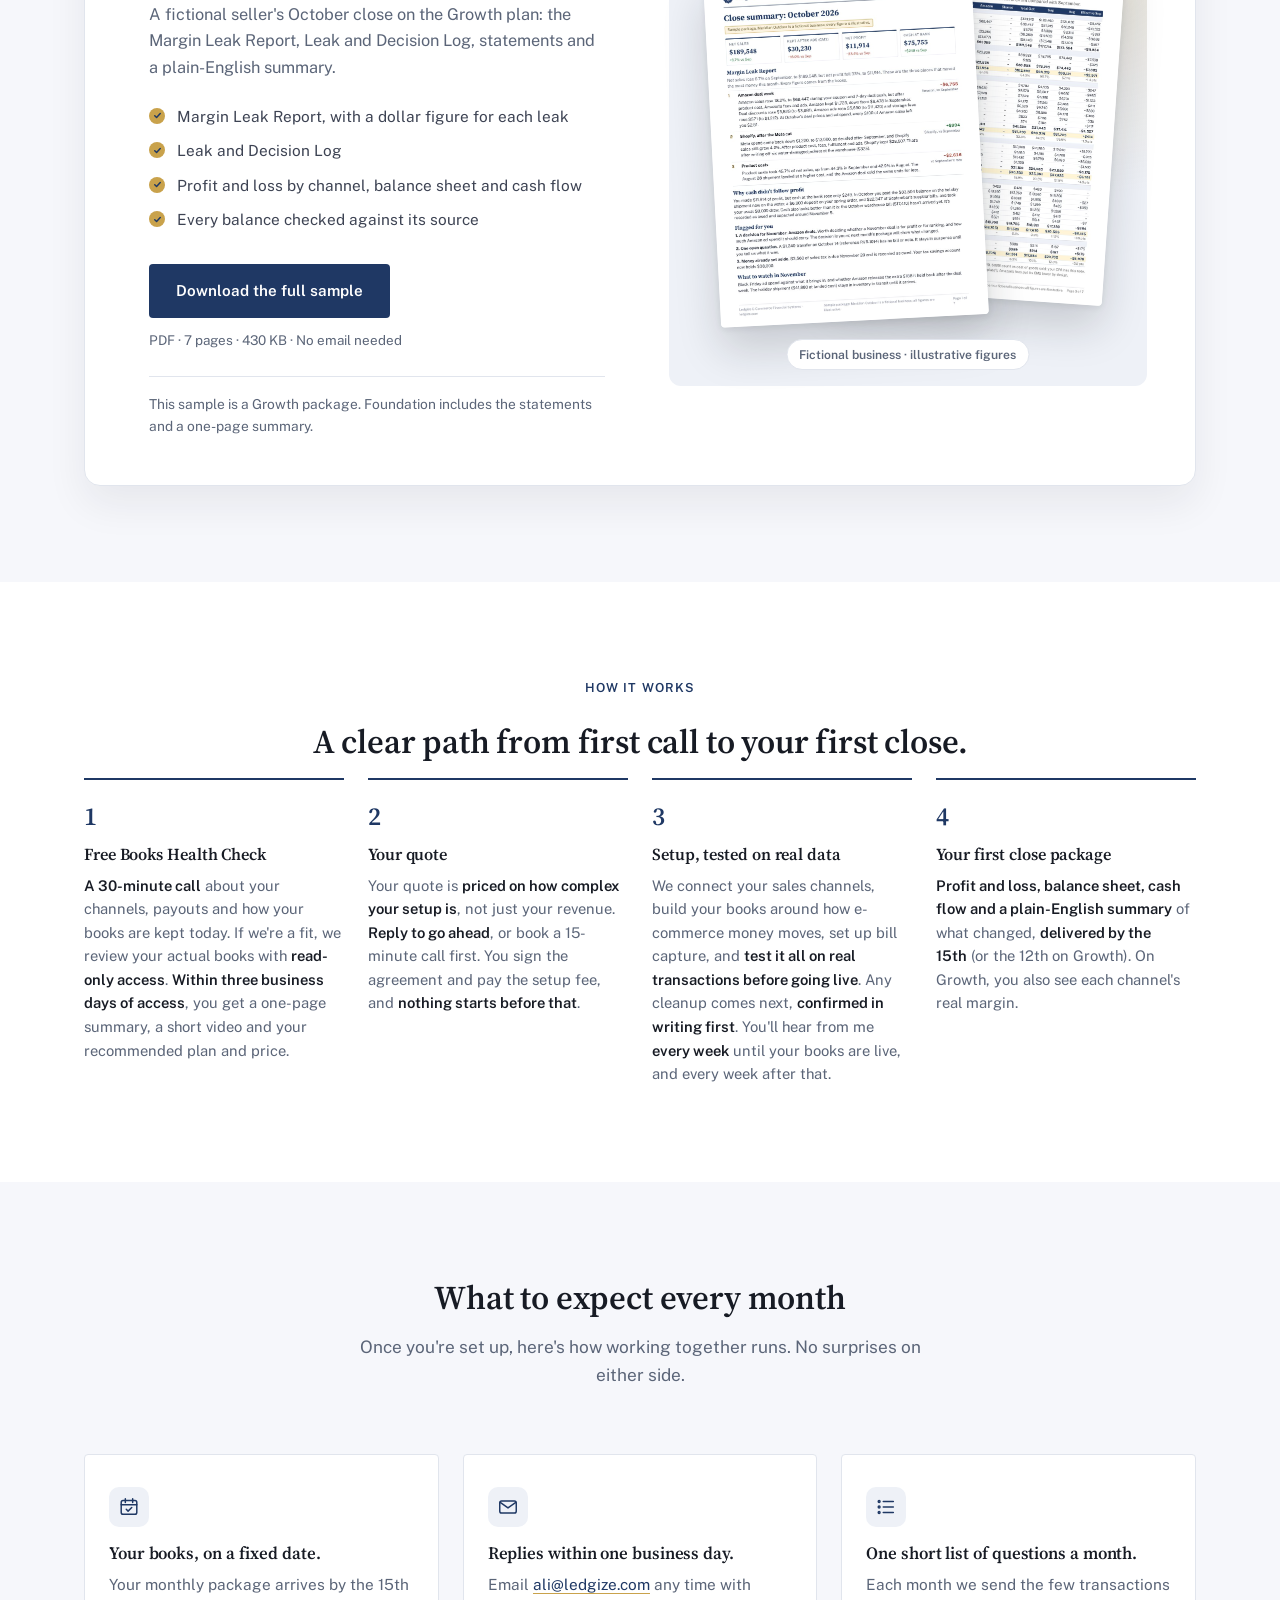
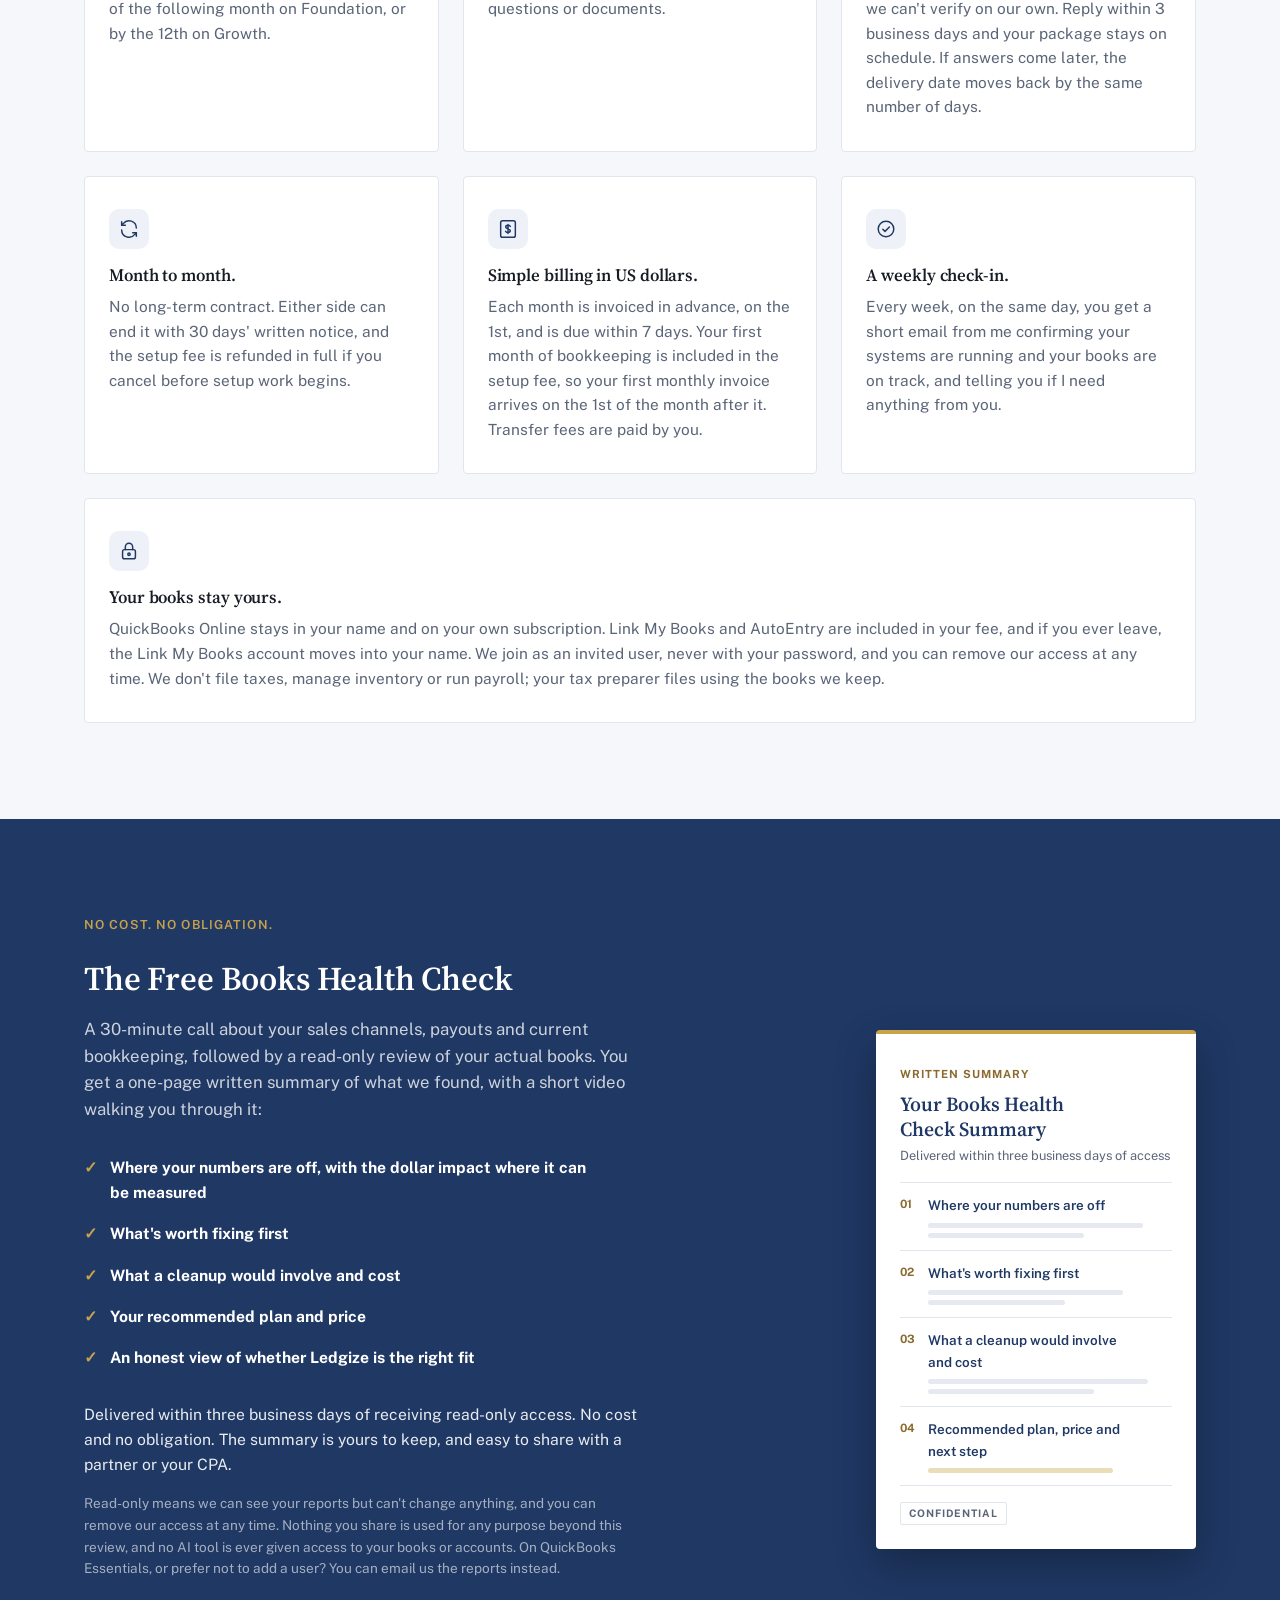
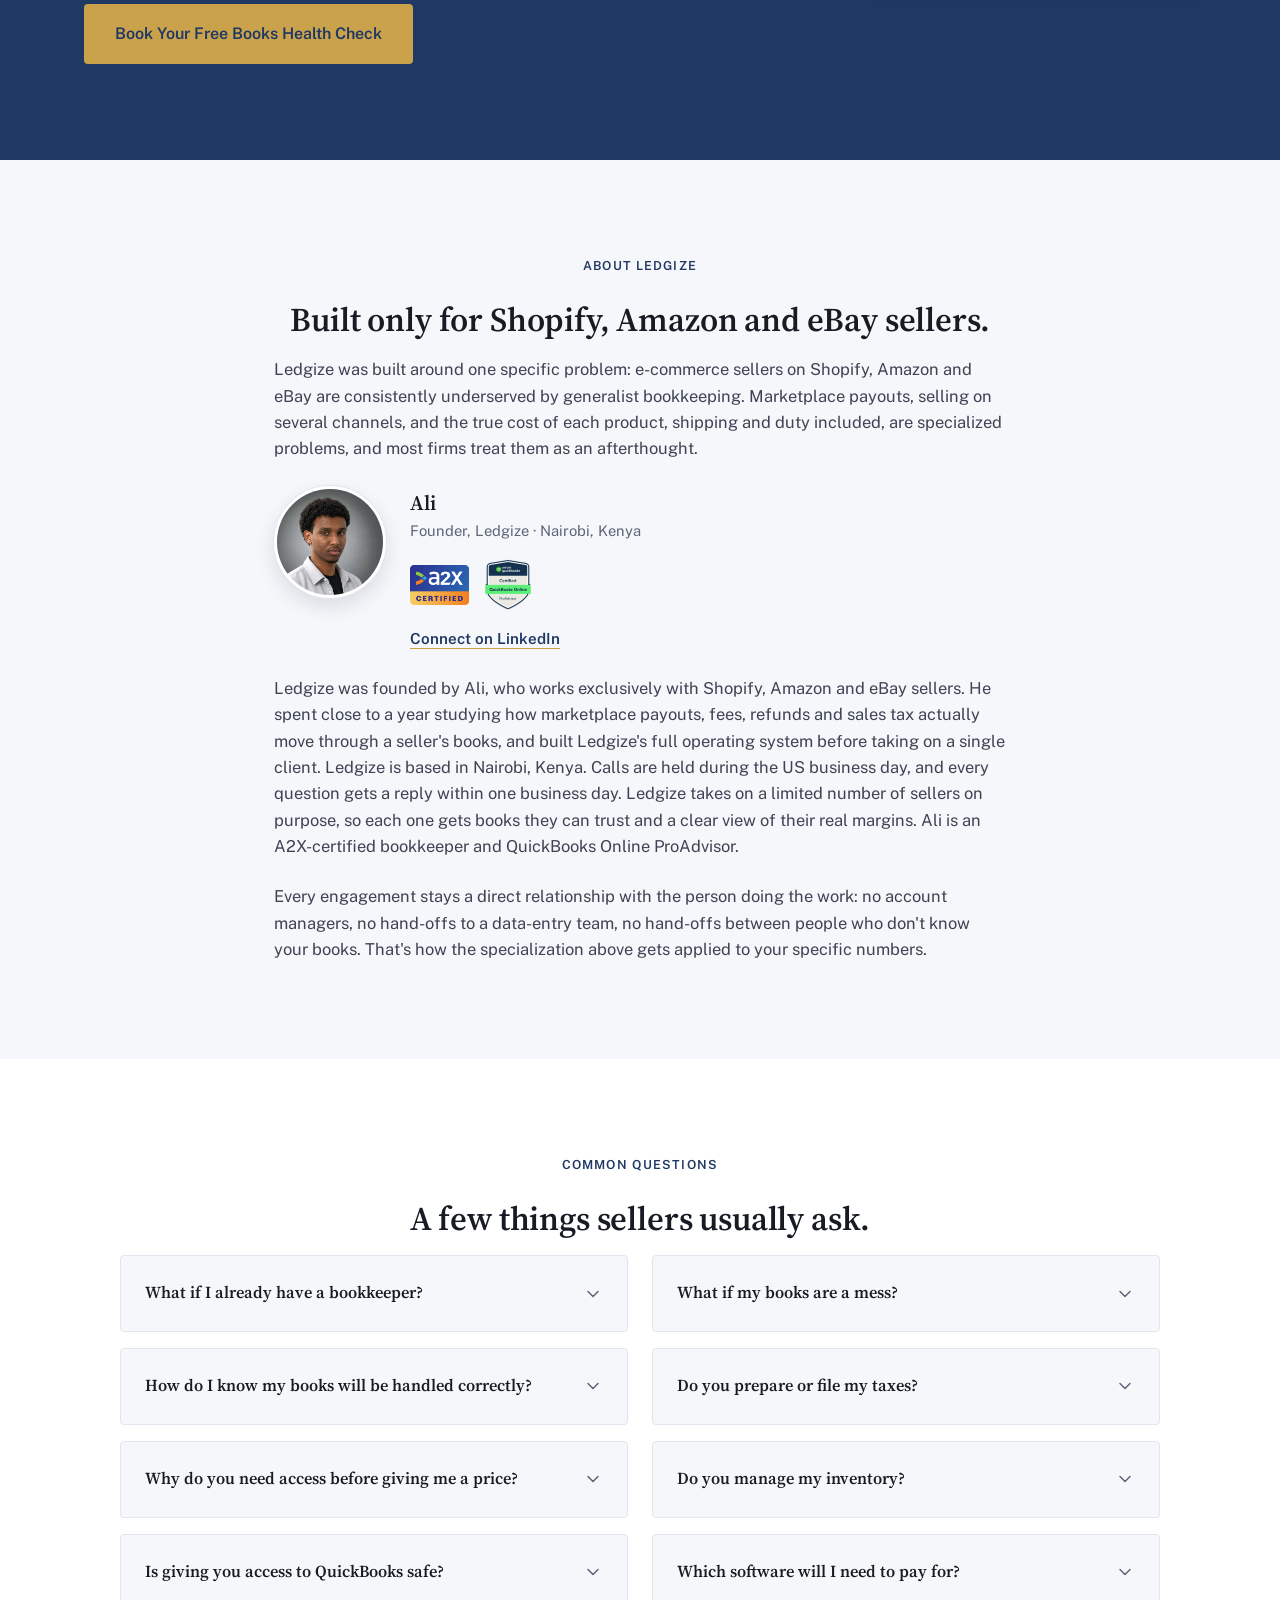
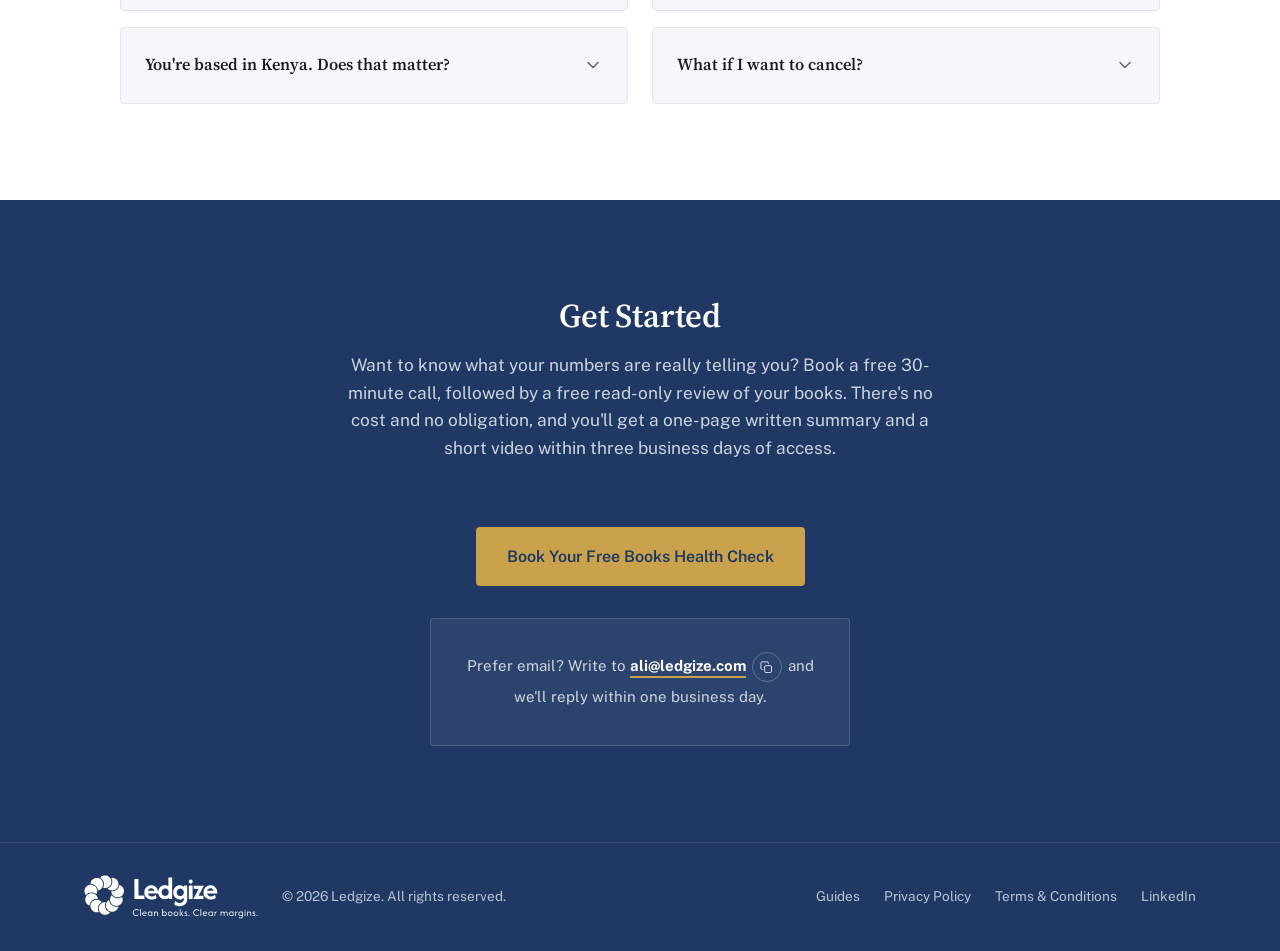
==== commit 0c5eea29: "FAQ: two independent columns so opening one answer doesn't move the other side styles.css v40 (guide" ====
--- a/index.html
+++ b/index.html
@@ -33,7 +33,7 @@
   <link rel="preload" href="assets/fonts/source-serif4-600.woff2" as="font" type="font/woff2" crossorigin />
   <link rel="preload" href="assets/fonts/public-sans-400.woff2" as="font" type="font/woff2" crossorigin />
 
-  <link rel="stylesheet" href="css/styles.css?v=39" />
+  <link rel="stylesheet" href="css/styles.css?v=40" />
 
   <script type="application/ld+json">
   {
@@ -847,76 +847,81 @@
         <h2 class="section-title center">A few things sellers usually ask.</h2>
 
         <div class="faq-list">
+          <div class="faq-col">
+            <details class="faq-item">
+              <summary>
+                <span>What if I already have a bookkeeper?</span>
+                <svg class="faq-chevron" viewBox="0 0 24 24" fill="none" aria-hidden="true"><path d="M6 9l6 6 6-6" stroke="currentColor" stroke-width="1.8" stroke-linecap="round" stroke-linejoin="round"/></svg>
+              </summary>
+              <p>Many sellers we talk to already have someone handling basic data entry. The gap is usually the systems layer underneath it: whether marketplace settlements are actually reconciling, and whether the reports reflect true margin by channel. Your Free Books Health Check will show you exactly where that gap is, if there is one.</p>
+            </details>
           <details class="faq-item">
-            <summary>
-              <span>What if I already have a bookkeeper?</span>
-              <svg class="faq-chevron" viewBox="0 0 24 24" fill="none" aria-hidden="true"><path d="M6 9l6 6 6-6" stroke="currentColor" stroke-width="1.8" stroke-linecap="round" stroke-linejoin="round"/></svg>
-            </summary>
-            <p>Many sellers we talk to already have someone handling basic data entry. The gap is usually the systems layer underneath it: whether marketplace settlements are actually reconciling, and whether the reports reflect true margin by channel. Your Free Books Health Check will show you exactly where that gap is, if there is one.</p>
-          </details>
+              <summary>
+                <span>How do I know my books will be handled correctly?</span>
+                <svg class="faq-chevron" viewBox="0 0 24 24" fill="none" aria-hidden="true"><path d="M6 9l6 6 6-6" stroke="currentColor" stroke-width="1.8" stroke-linecap="round" stroke-linejoin="round"/></svg>
+              </summary>
+              <p>Every engagement starts with a structured evaluation of your current setup, and the same reconciliation process applies at every tier. If something in your books doesn't reconcile, you'll hear about it directly, not months later at tax time.</p>
+            </details>
           <details class="faq-item">
-            <summary>
-              <span>How do I know my books will be handled correctly?</span>
-              <svg class="faq-chevron" viewBox="0 0 24 24" fill="none" aria-hidden="true"><path d="M6 9l6 6 6-6" stroke="currentColor" stroke-width="1.8" stroke-linecap="round" stroke-linejoin="round"/></svg>
-            </summary>
-            <p>Every engagement starts with a structured evaluation of your current setup, and the same reconciliation process applies at every tier. If something in your books doesn't reconcile, you'll hear about it directly, not months later at tax time.</p>
-          </details>
+              <summary>
+                <span>Why do you need access before giving me a price?</span>
+                <svg class="faq-chevron" viewBox="0 0 24 24" fill="none" aria-hidden="true"><path d="M6 9l6 6 6-6" stroke="currentColor" stroke-width="1.8" stroke-linecap="round" stroke-linejoin="round"/></svg>
+              </summary>
+              <p>Because we'd rather quote what your books actually need than guess. Access is read-only: it can't change anything, and you can remove it whenever you like. On QuickBooks Essentials, or if you'd prefer not to add a user, you can email us the reports instead.</p>
+            </details>
           <details class="faq-item">
-            <summary>
-              <span>Why do you need access before giving me a price?</span>
-              <svg class="faq-chevron" viewBox="0 0 24 24" fill="none" aria-hidden="true"><path d="M6 9l6 6 6-6" stroke="currentColor" stroke-width="1.8" stroke-linecap="round" stroke-linejoin="round"/></svg>
-            </summary>
-            <p>Because we'd rather quote what your books actually need than guess. Access is read-only: it can't change anything, and you can remove it whenever you like. On QuickBooks Essentials, or if you'd prefer not to add a user, you can email us the reports instead.</p>
-          </details>
+              <summary>
+                <span>Is giving you access to QuickBooks safe?</span>
+                <svg class="faq-chevron" viewBox="0 0 24 24" fill="none" aria-hidden="true"><path d="M6 9l6 6 6-6" stroke="currentColor" stroke-width="1.8" stroke-linecap="round" stroke-linejoin="round"/></svg>
+              </summary>
+              <p>Yes. You invite us as a user, and we never ask for or store your password. On QuickBooks Plus, the Health Check uses a reports-only view that can't open or change any transaction. As a client, you stay the owner of your QuickBooks and can remove our access at any time.</p>
+            </details>
           <details class="faq-item">
-            <summary>
-              <span>Is giving you access to QuickBooks safe?</span>
-              <svg class="faq-chevron" viewBox="0 0 24 24" fill="none" aria-hidden="true"><path d="M6 9l6 6 6-6" stroke="currentColor" stroke-width="1.8" stroke-linecap="round" stroke-linejoin="round"/></svg>
-            </summary>
-            <p>Yes. You invite us as a user, and we never ask for or store your password. On QuickBooks Plus, the Health Check uses a reports-only view that can't open or change any transaction. As a client, you stay the owner of your QuickBooks and can remove our access at any time.</p>
-          </details>
+              <summary>
+                <span>You're based in Kenya. Does that matter?</span>
+                <svg class="faq-chevron" viewBox="0 0 24 24" fill="none" aria-hidden="true"><path d="M6 9l6 6 6-6" stroke="currentColor" stroke-width="1.8" stroke-linecap="round" stroke-linejoin="round"/></svg>
+              </summary>
+              <p>Not for the work itself. Everything runs through cloud software: QuickBooks Online, Link My Books and AutoEntry. Calls are held during the US business day, every email gets a reply within one business day, and fees are in US dollars.</p>
+            </details>
+          </div>
+
+          <div class="faq-col">
+            <details class="faq-item">
+              <summary>
+                <span>What if my books are a mess?</span>
+                <svg class="faq-chevron" viewBox="0 0 24 24" fill="none" aria-hidden="true"><path d="M6 9l6 6 6-6" stroke="currentColor" stroke-width="1.8" stroke-linecap="round" stroke-linejoin="round"/></svg>
+              </summary>
+              <p>That's normal, and more common than not. Your Health Check shows how many months need fixing and how messy they are. Cleanup is a separate one-time fee, estimated in your summary and confirmed in writing before it starts. If your books need cleanup, the setup fee is reduced by 10%.</p>
+            </details>
           <details class="faq-item">
-            <summary>
-              <span>You're based in Kenya. Does that matter?</span>
-              <svg class="faq-chevron" viewBox="0 0 24 24" fill="none" aria-hidden="true"><path d="M6 9l6 6 6-6" stroke="currentColor" stroke-width="1.8" stroke-linecap="round" stroke-linejoin="round"/></svg>
-            </summary>
-            <p>Not for the work itself. Everything runs through cloud software: QuickBooks Online, Link My Books and AutoEntry. Calls are held during the US business day, every email gets a reply within one business day, and fees are in US dollars.</p>
-          </details>
+              <summary>
+                <span>Do you prepare or file my taxes?</span>
+                <svg class="faq-chevron" viewBox="0 0 24 24" fill="none" aria-hidden="true"><path d="M6 9l6 6 6-6" stroke="currentColor" stroke-width="1.8" stroke-linecap="round" stroke-linejoin="round"/></svg>
+              </summary>
+              <p>No. Ledgize delivers clean, tax-ready books every month, and your finalized financial statements are handed to your own CPA or tax preparer for filing.</p>
+            </details>
           <details class="faq-item">
-            <summary>
-              <span>What if my books are a mess?</span>
-              <svg class="faq-chevron" viewBox="0 0 24 24" fill="none" aria-hidden="true"><path d="M6 9l6 6 6-6" stroke="currentColor" stroke-width="1.8" stroke-linecap="round" stroke-linejoin="round"/></svg>
-            </summary>
-            <p>That's normal, and more common than not. Your Health Check shows how many months need fixing and how messy they are. Cleanup is a separate one-time fee, estimated in your summary and confirmed in writing before it starts. If your books need cleanup, the setup fee is reduced by 10%.</p>
-          </details>
+              <summary>
+                <span>Do you manage my inventory?</span>
+                <svg class="faq-chevron" viewBox="0 0 24 24" fill="none" aria-hidden="true"><path d="M6 9l6 6 6-6" stroke="currentColor" stroke-width="1.8" stroke-linecap="round" stroke-linejoin="round"/></svg>
+              </summary>
+              <p>No. We don't count, store or reorder your stock. With read-only access to the system you track it in, we take your month-end stock value from there, or you send it to us, and use it to work out what the products you sold actually cost you. Because those figures come from your system, their accuracy depends on your stock counts.</p>
+            </details>
           <details class="faq-item">
-            <summary>
-              <span>Do you prepare or file my taxes?</span>
-              <svg class="faq-chevron" viewBox="0 0 24 24" fill="none" aria-hidden="true"><path d="M6 9l6 6 6-6" stroke="currentColor" stroke-width="1.8" stroke-linecap="round" stroke-linejoin="round"/></svg>
-            </summary>
-            <p>No. Ledgize delivers clean, tax-ready books every month, and your finalized financial statements are handed to your own CPA or tax preparer for filing.</p>
-          </details>
+              <summary>
+                <span>Which software will I need to pay for?</span>
+                <svg class="faq-chevron" viewBox="0 0 24 24" fill="none" aria-hidden="true"><path d="M6 9l6 6 6-6" stroke="currentColor" stroke-width="1.8" stroke-linecap="round" stroke-linejoin="round"/></svg>
+              </summary>
+              <p>For your accounting, only QuickBooks Online. It stays in your name, so you keep full ownership of your books and data. Link My Books, which turns your marketplace payouts into accounting entries, and AutoEntry, which captures your bills, are provided by Ledgize and included in your fee. If you already use A2X, you can keep it on your own subscription. Not yet supported: Walmart or TikTok Shop sellers, and books kept in Xero or Sage.</p>
+            </details>
           <details class="faq-item">
-            <summary>
-              <span>Do you manage my inventory?</span>
-              <svg class="faq-chevron" viewBox="0 0 24 24" fill="none" aria-hidden="true"><path d="M6 9l6 6 6-6" stroke="currentColor" stroke-width="1.8" stroke-linecap="round" stroke-linejoin="round"/></svg>
-            </summary>
-            <p>No. We don't count, store or reorder your stock. With read-only access to the system you track it in, we take your month-end stock value from there, or you send it to us, and use it to work out what the products you sold actually cost you. Because those figures come from your system, their accuracy depends on your stock counts.</p>
-          </details>
-          <details class="faq-item">
-            <summary>
-              <span>Which software will I need to pay for?</span>
-              <svg class="faq-chevron" viewBox="0 0 24 24" fill="none" aria-hidden="true"><path d="M6 9l6 6 6-6" stroke="currentColor" stroke-width="1.8" stroke-linecap="round" stroke-linejoin="round"/></svg>
-            </summary>
-            <p>For your accounting, only QuickBooks Online. It stays in your name, so you keep full ownership of your books and data. Link My Books, which turns your marketplace payouts into accounting entries, and AutoEntry, which captures your bills, are provided by Ledgize and included in your fee. If you already use A2X, you can keep it on your own subscription. Not yet supported: Walmart or TikTok Shop sellers, and books kept in Xero or Sage.</p>
-          </details>
-          <details class="faq-item">
-            <summary>
-              <span>What if I want to cancel?</span>
-              <svg class="faq-chevron" viewBox="0 0 24 24" fill="none" aria-hidden="true"><path d="M6 9l6 6 6-6" stroke="currentColor" stroke-width="1.8" stroke-linecap="round" stroke-linejoin="round"/></svg>
-            </summary>
-            <p>It's month to month. Either side can end it with 30 days' written notice. We close every month that begins before the notice period ends, hand over your records, and the Link My Books account moves into your name. If you cancel before setup work begins, the setup fee is refunded in full.</p>
-          </details>
+              <summary>
+                <span>What if I want to cancel?</span>
+                <svg class="faq-chevron" viewBox="0 0 24 24" fill="none" aria-hidden="true"><path d="M6 9l6 6 6-6" stroke="currentColor" stroke-width="1.8" stroke-linecap="round" stroke-linejoin="round"/></svg>
+              </summary>
+              <p>It's month to month. Either side can end it with 30 days' written notice. We close every month that begins before the notice period ends, hand over your records, and the Link My Books account moves into your name. If you cancel before setup work begins, the setup fee is refunded in full.</p>
+            </details>
+          </div>
         </div>
       </div>
     </section>
--- a/css/styles.css
+++ b/css/styles.css
@@ -1092,6 +1092,7 @@
 
 /* ===== Scan polish ===== */
 .process-step p strong { color: var(--ink); font-weight: 600; }
+.faq-col { display: flex; flex-direction: column; gap: var(--space-2); }
 @media (min-width: 981px) {
-  .faq-list { display: grid; grid-template-columns: 1fr 1fr; align-items: start; gap: var(--space-2) var(--space-3); max-width: 1040px; }
-}
+  .faq-list { display: grid; grid-template-columns: 1fr 1fr; align-items: start; gap: var(--space-3); max-width: 1040px; }
+}
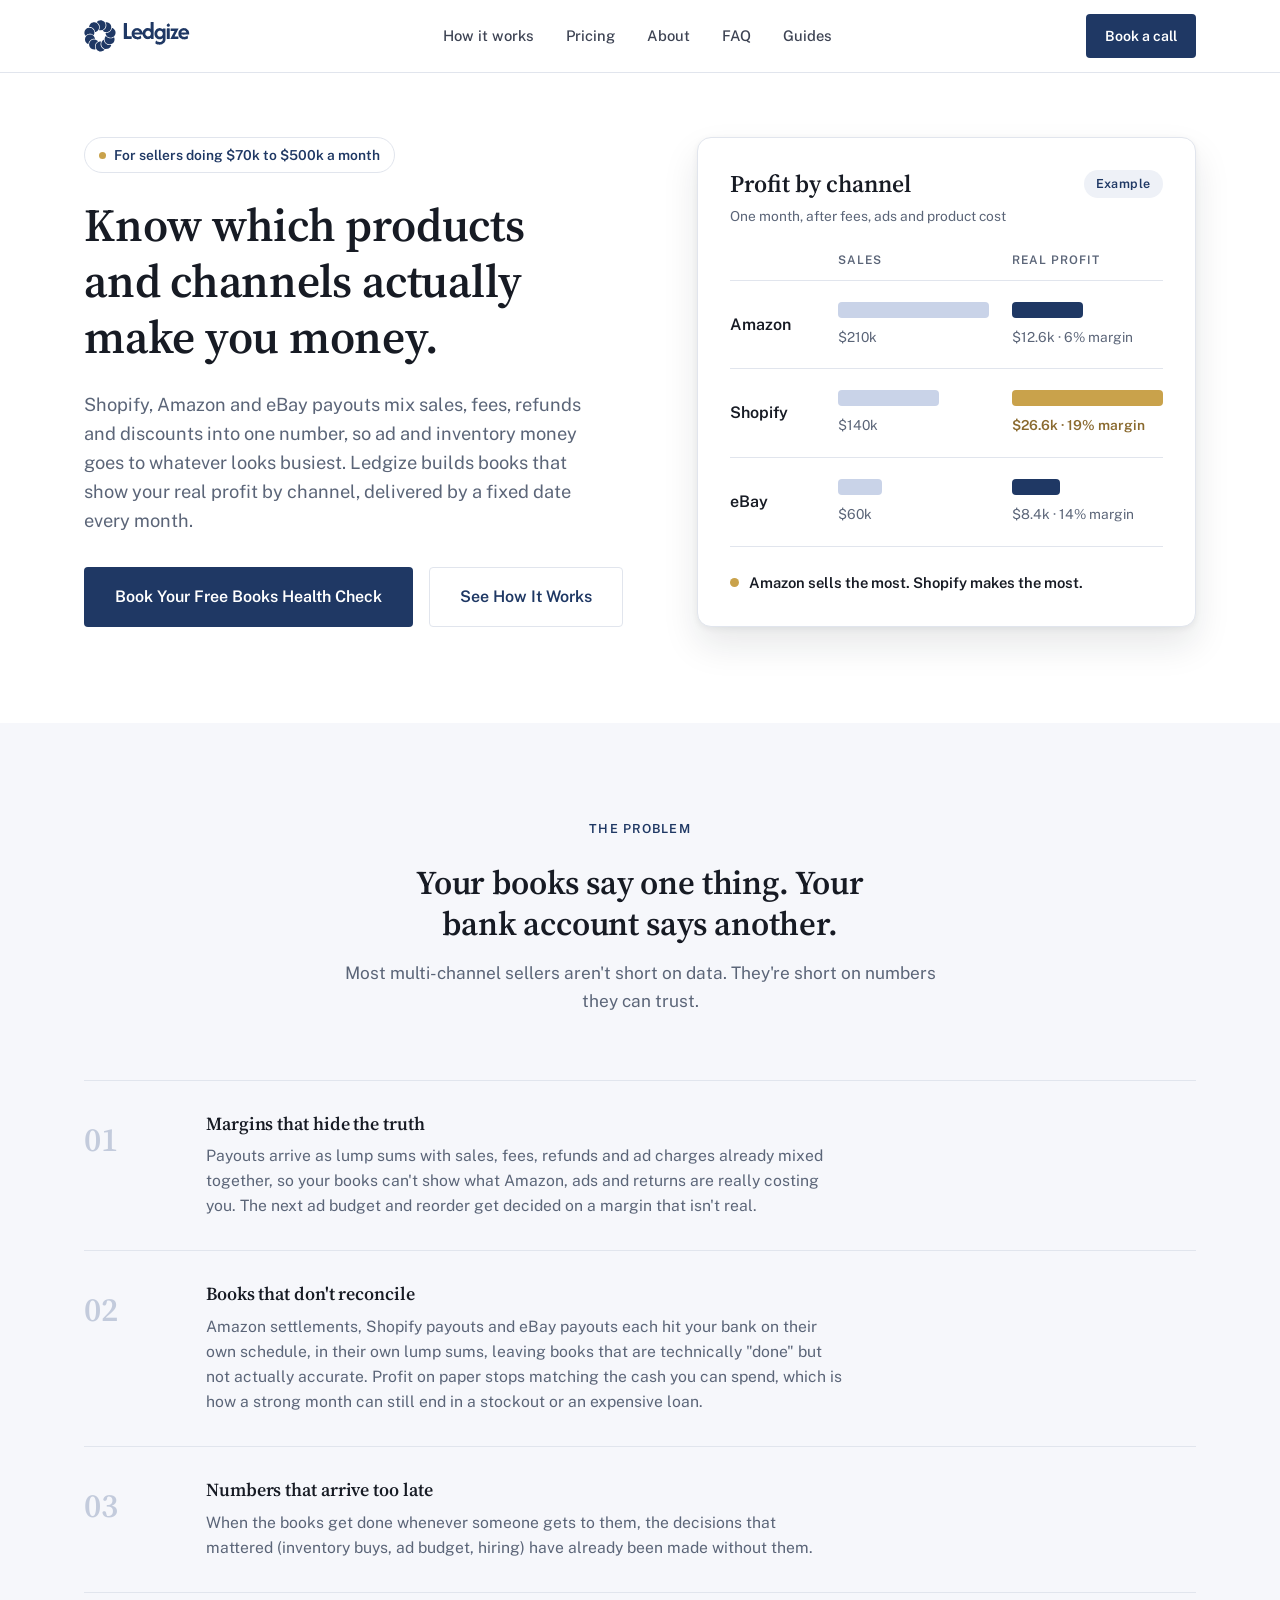
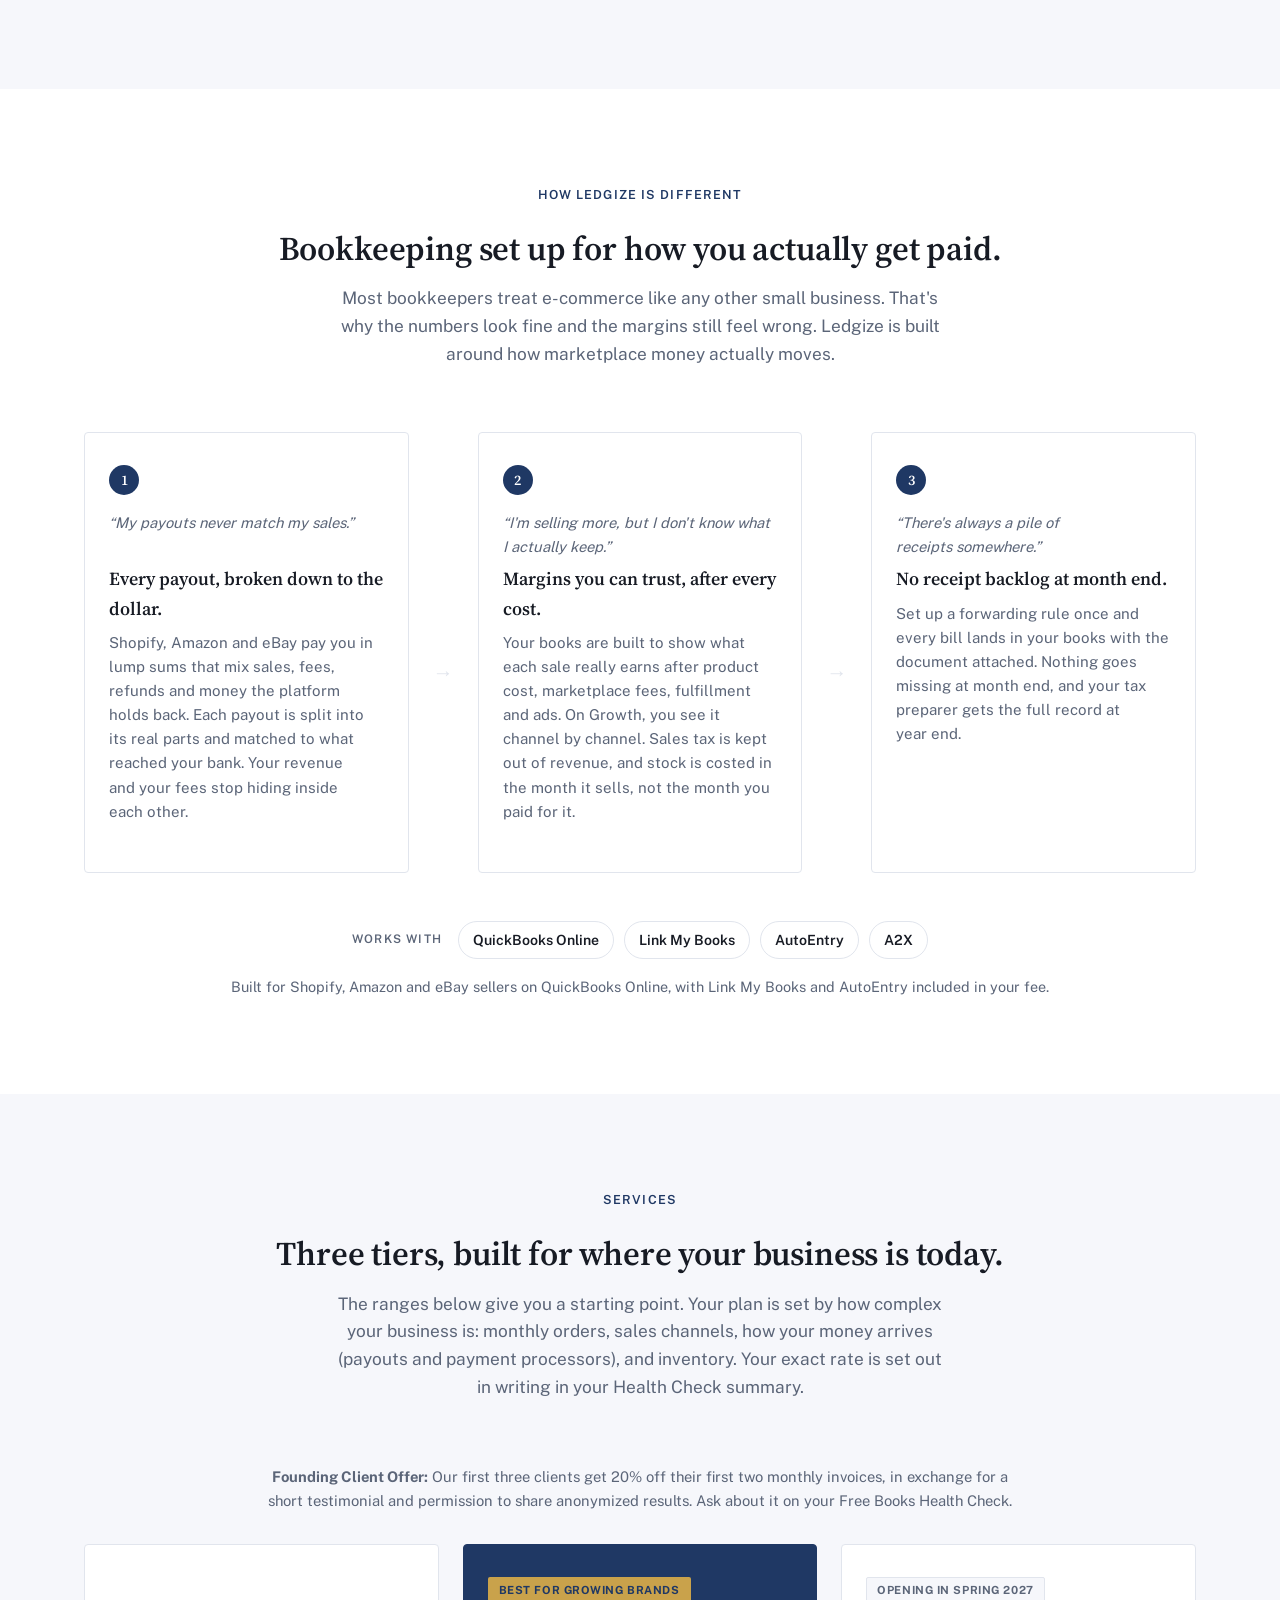
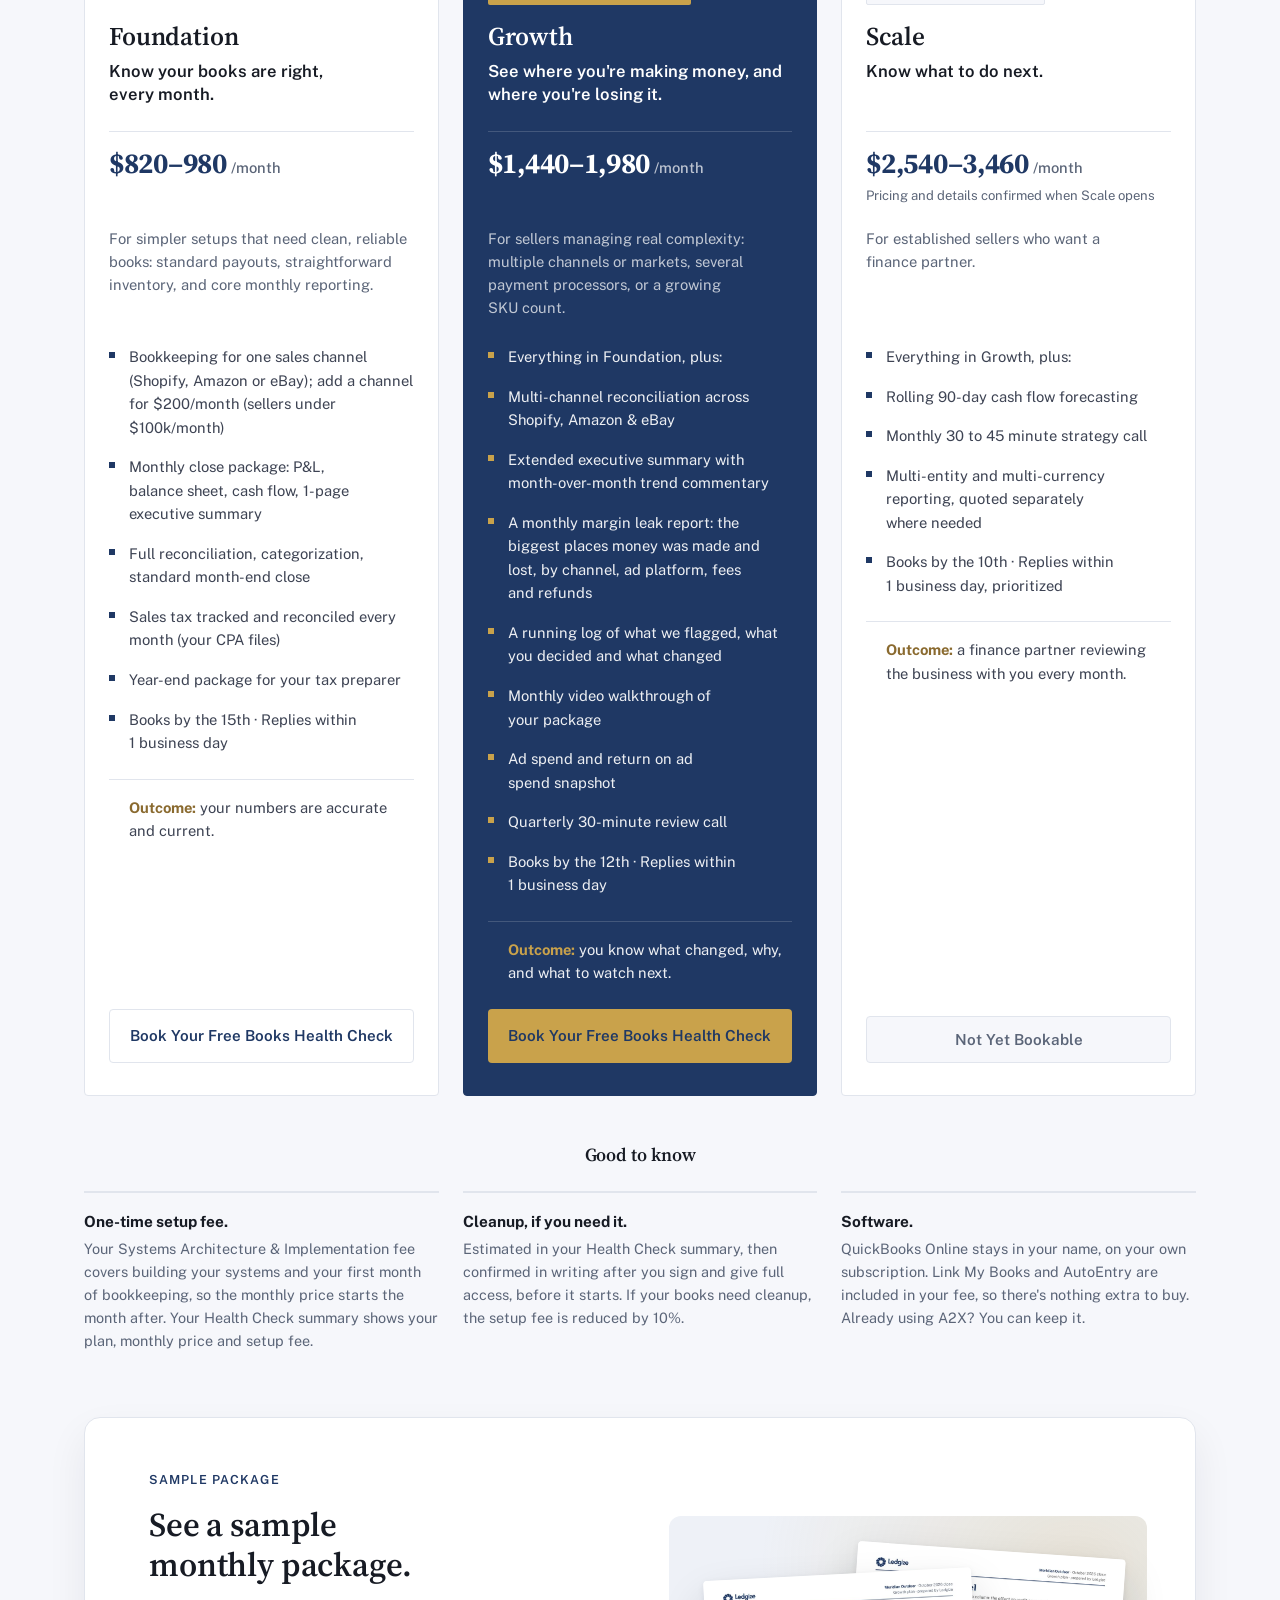
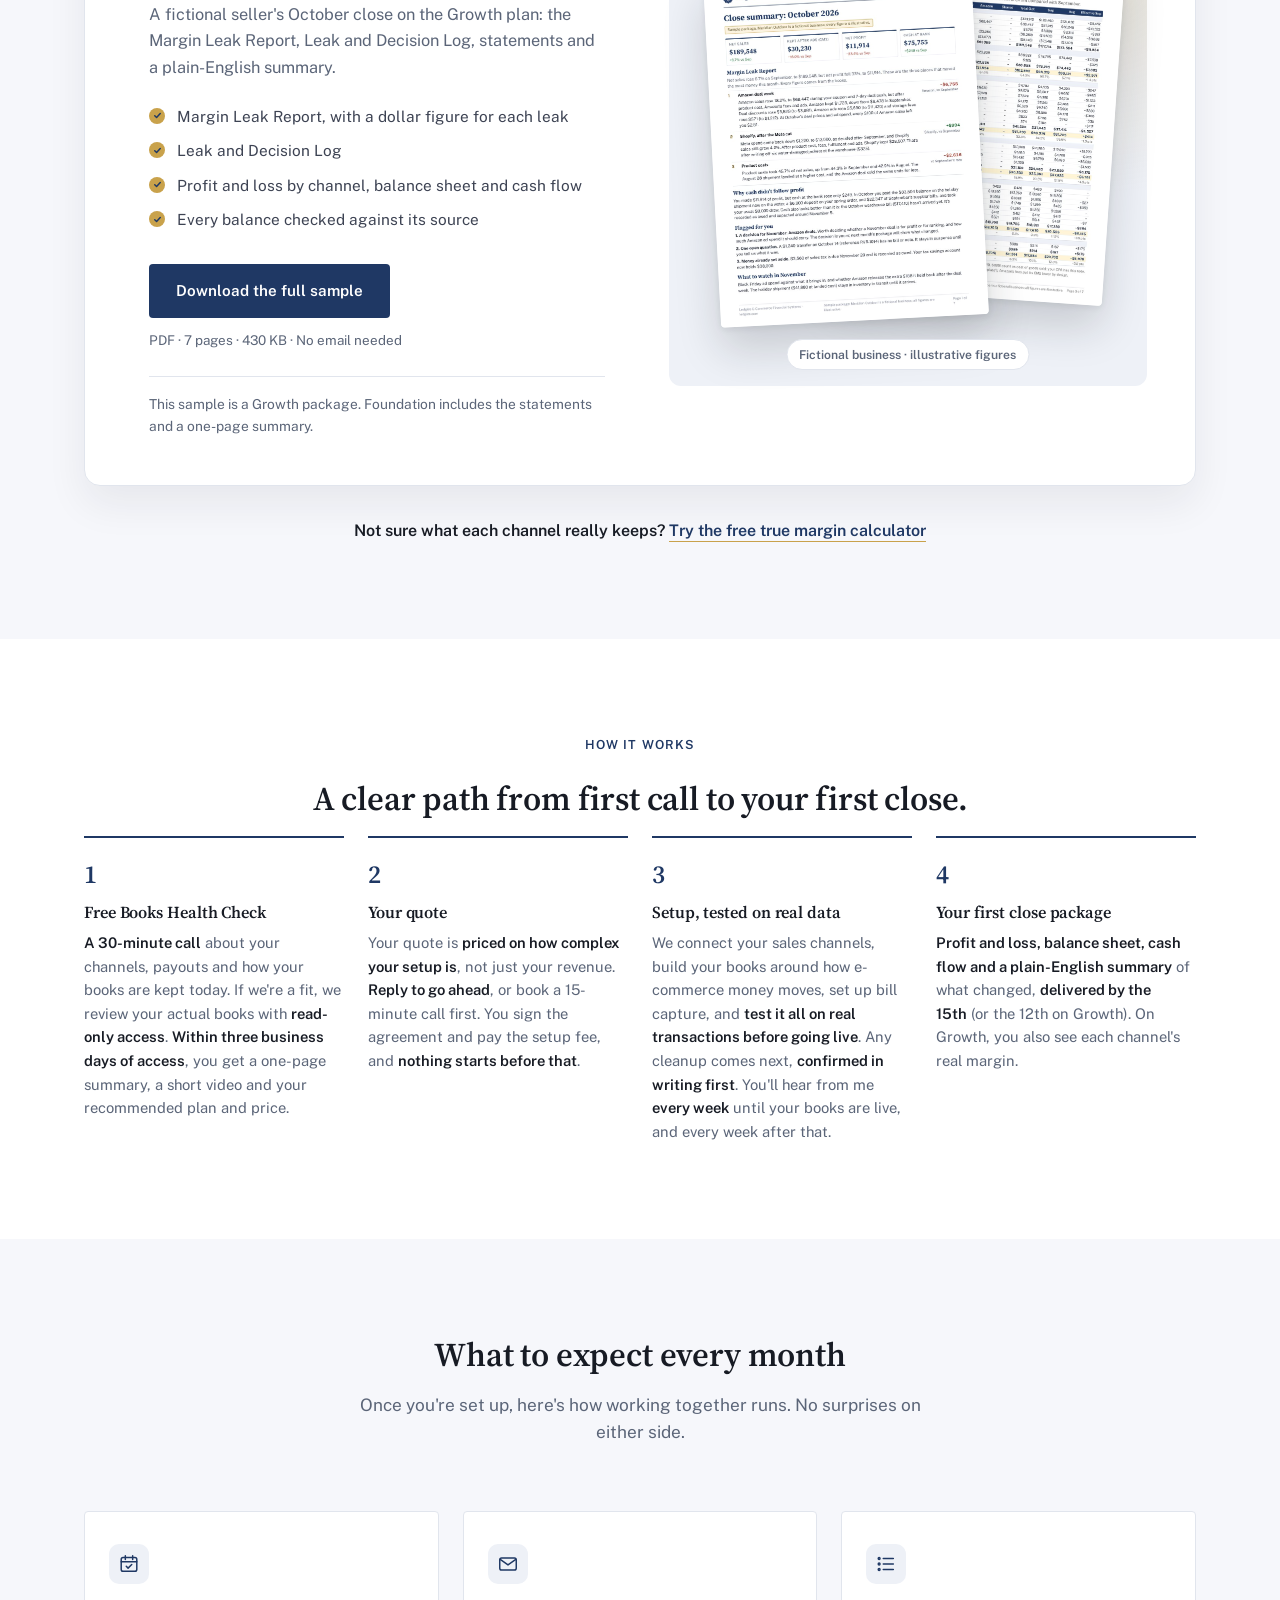
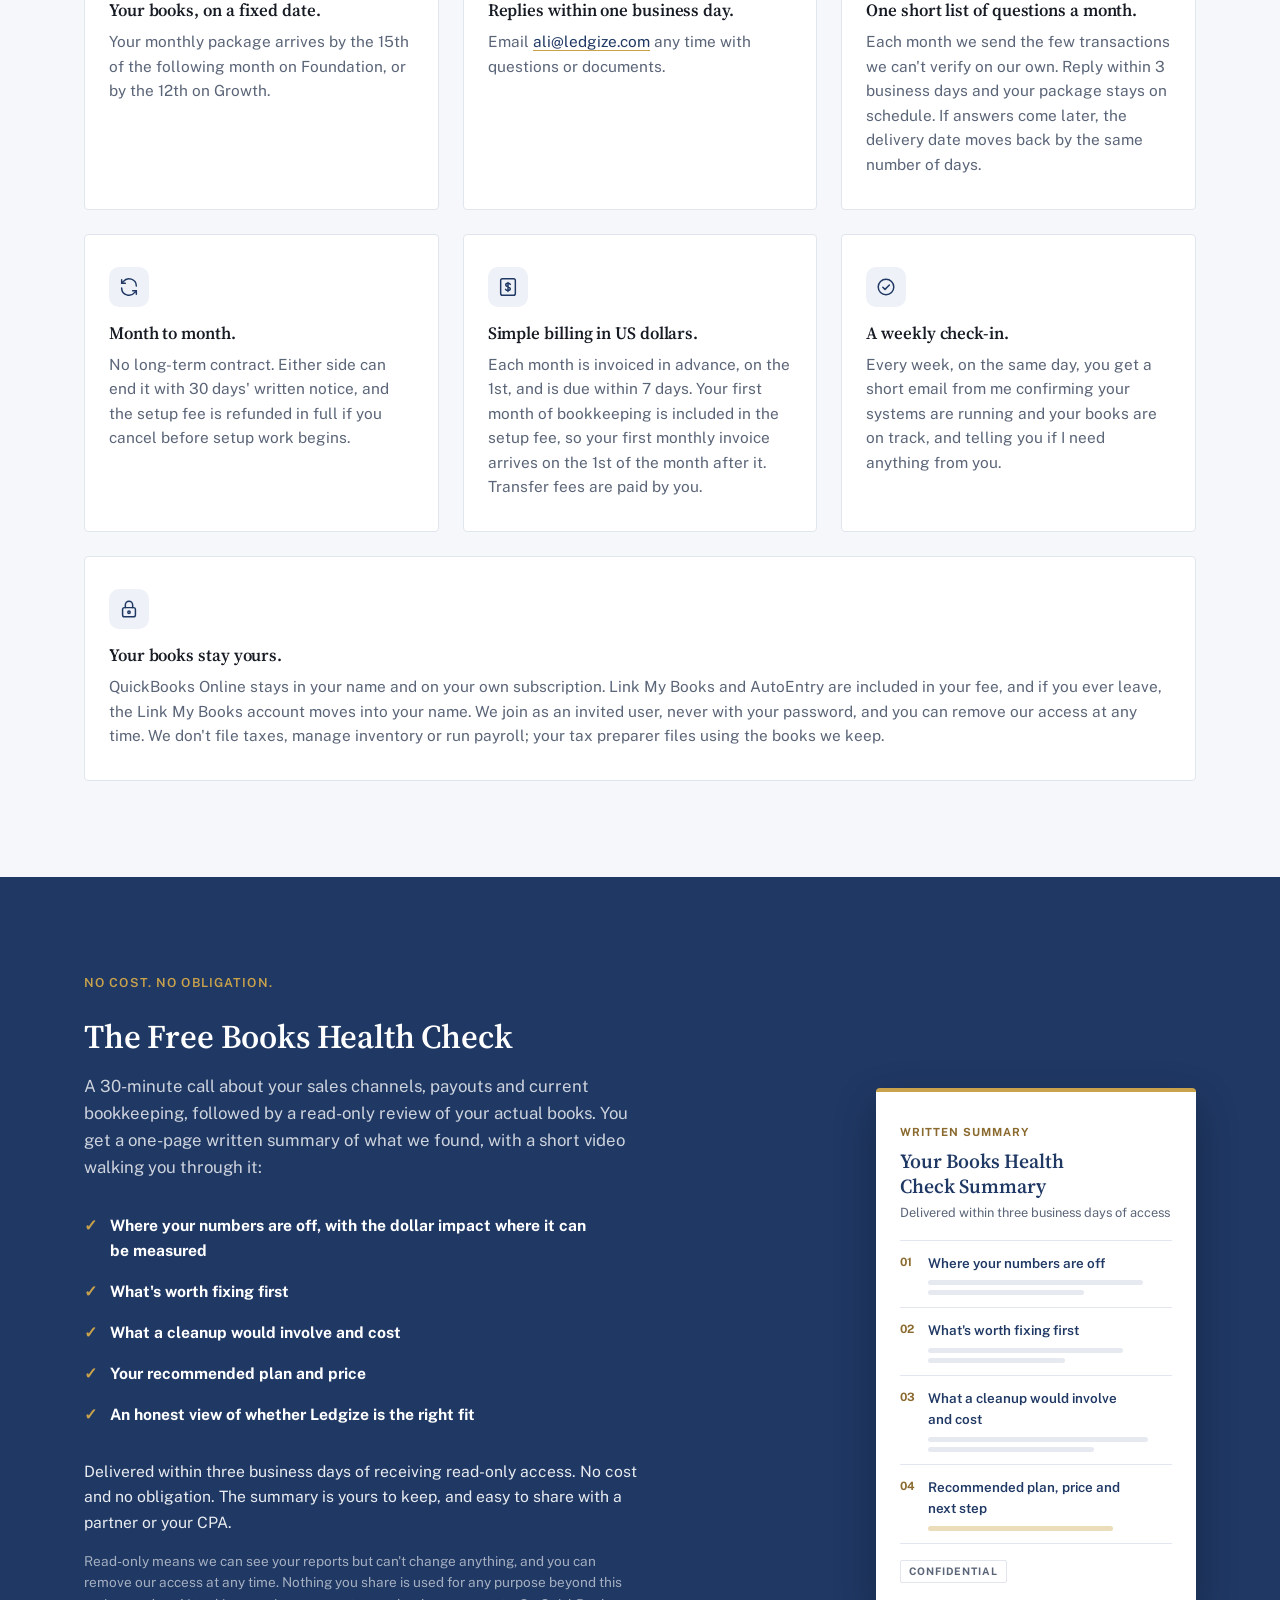
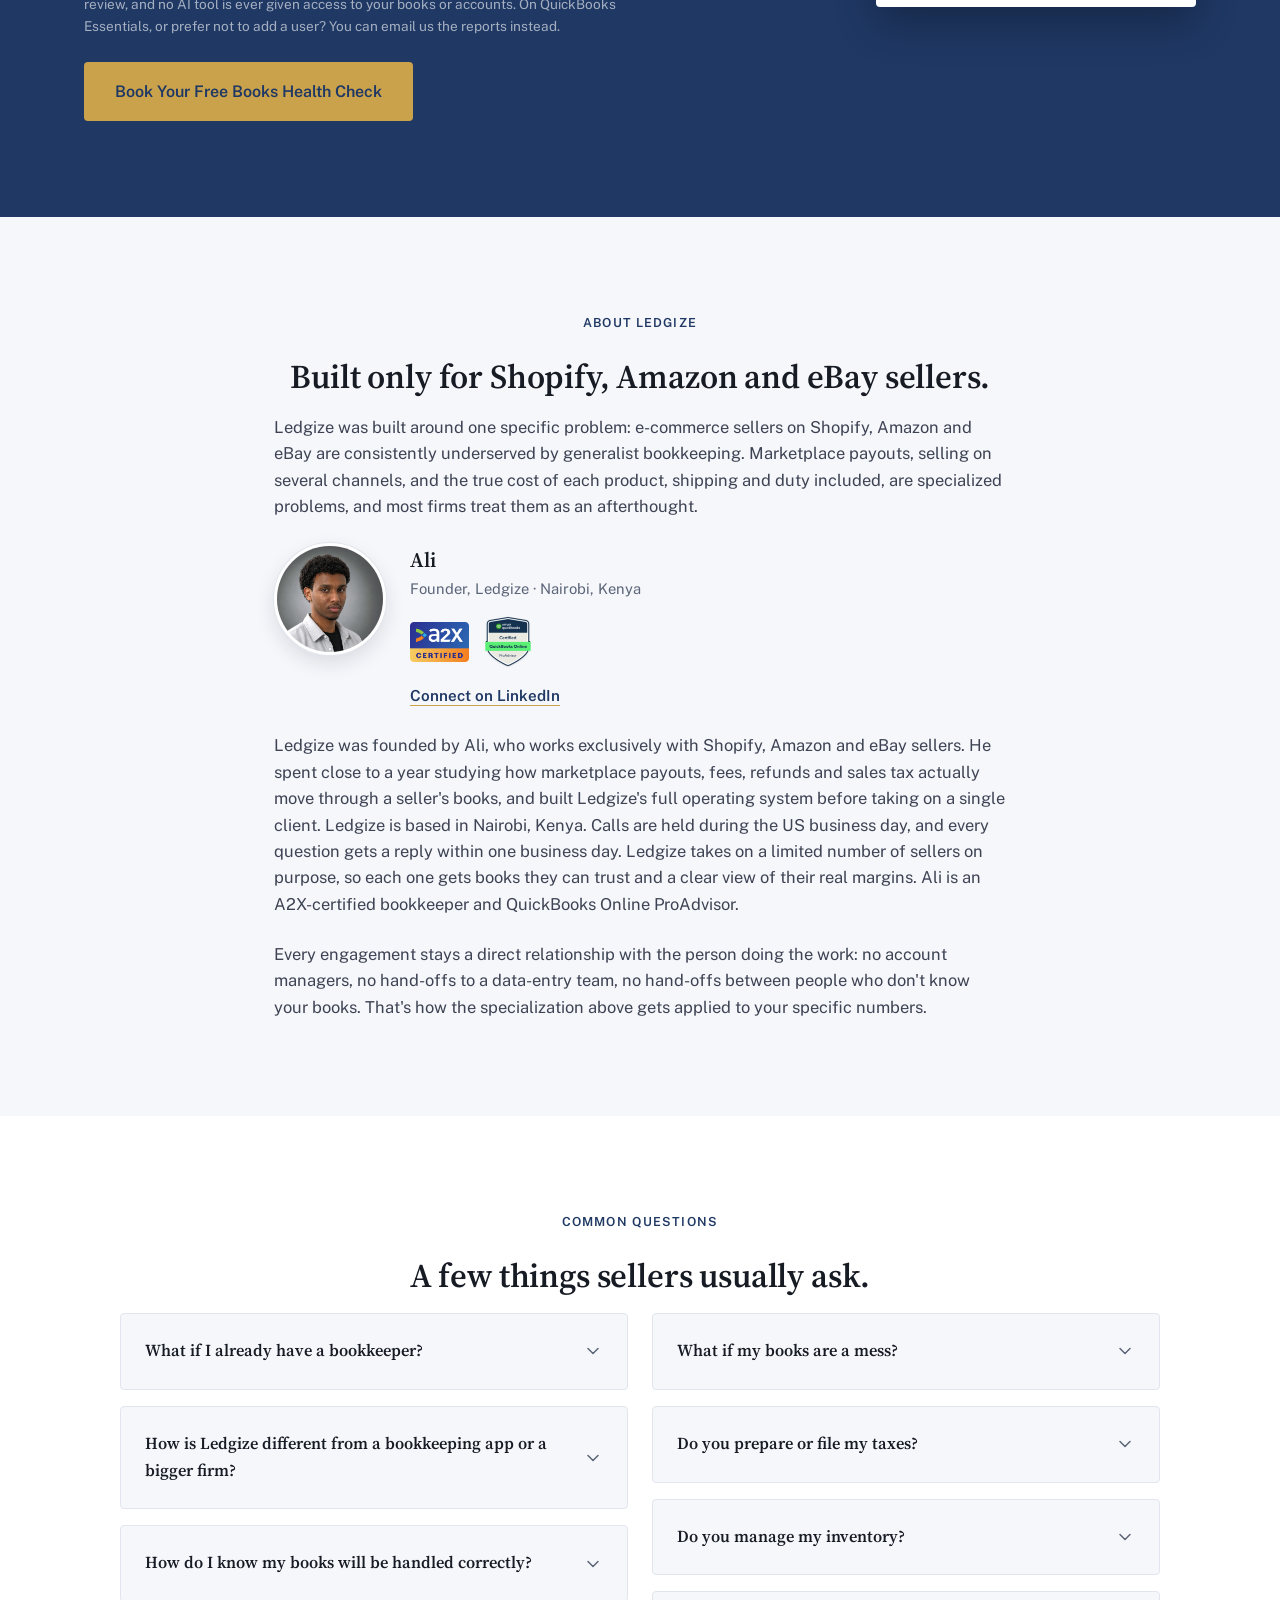
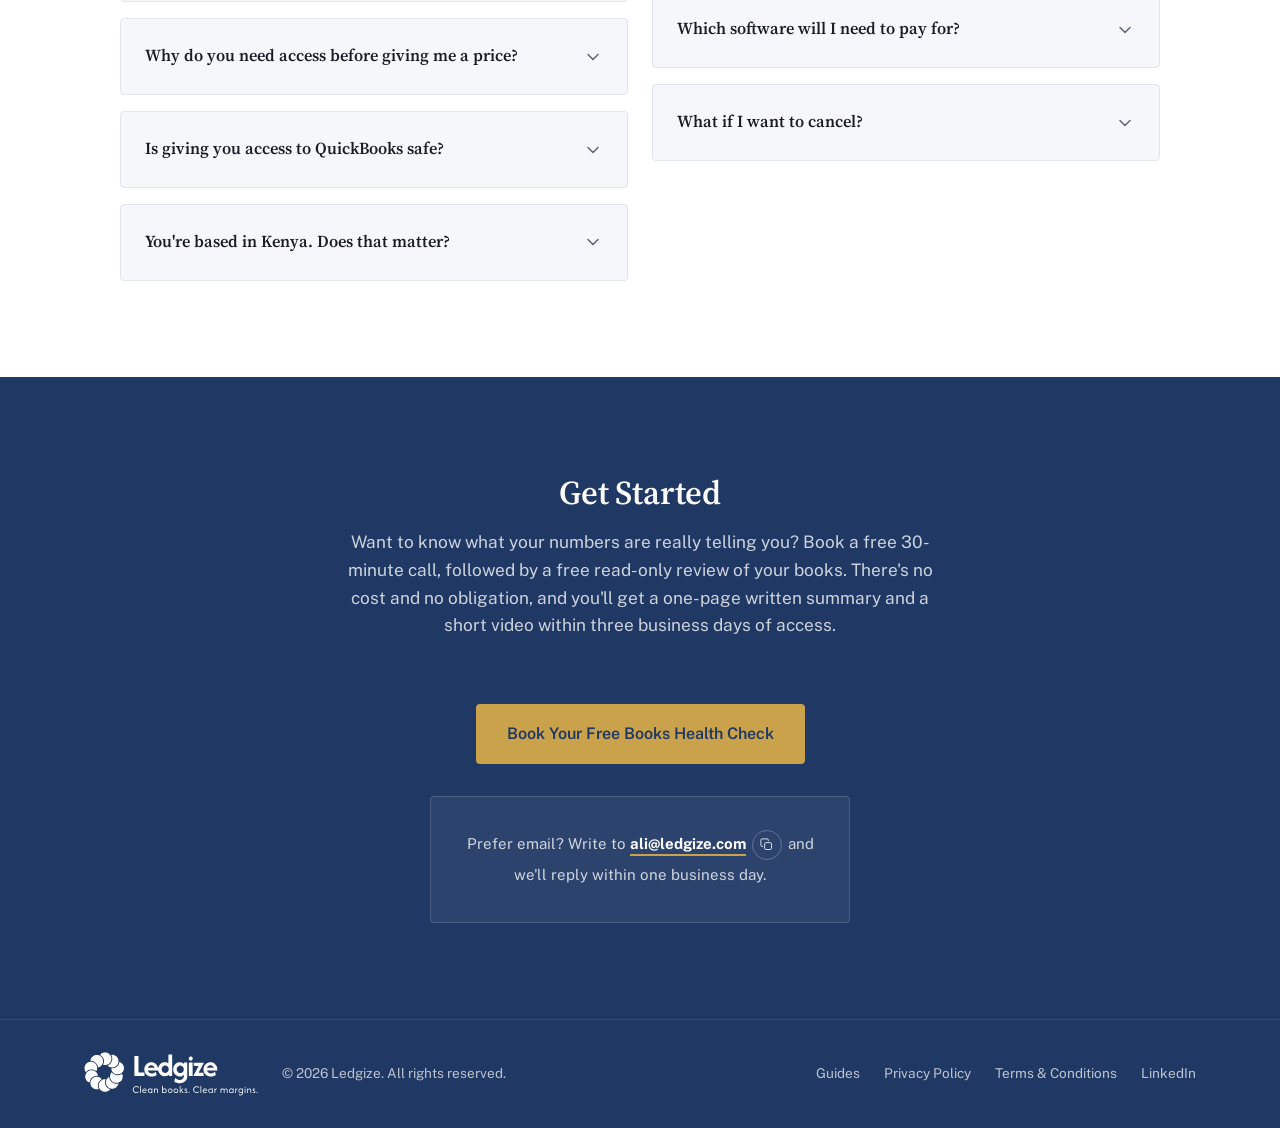
==== commit 9b8a7cde: "Add true margin calculator and app-or-firm FAQ New free tool at /tools/margin-calculator.html, built" ====
--- a/index.html
+++ b/index.html
@@ -33,13 +33,14 @@
   <link rel="preload" href="assets/fonts/source-serif4-600.woff2" as="font" type="font/woff2" crossorigin />
   <link rel="preload" href="assets/fonts/public-sans-400.woff2" as="font" type="font/woff2" crossorigin />
 
-  <link rel="stylesheet" href="css/styles.css?v=40" />
+  <link rel="stylesheet" href="css/styles.css?v=41" />
 
   <script type="application/ld+json">
   {
     "@context": "https://schema.org",
     "@type": "WebSite",
     "name": "Ledgize",
+    "alternateName": "Ledgize E-Commerce Financial Systems",
     "url": "https://www.ledgize.com/"
   }
   </script>
@@ -72,6 +73,14 @@
         "acceptedAnswer": {
           "@type": "Answer",
           "text": "Many sellers we talk to already have someone handling basic data entry. The gap is usually the systems layer underneath it: whether marketplace settlements are actually reconciling, and whether the reports reflect true margin by channel. Your Free Books Health Check will show you exactly where that gap is, if there is one."
+        }
+      },
+      {
+        "@type": "Question",
+        "name": "How is Ledgize different from a bookkeeping app or a bigger firm?",
+        "acceptedAnswer": {
+          "@type": "Answer",
+          "text": "Apps record your sales and fees automatically, but someone still has to check that every payout matches the bank and explain what the numbers mean. With Ledgize, one person reconciles every payout and account, sends you a weekly check-in, and delivers your books by a set date each month. Compared with a bigger firm, you see price ranges before you call, you're on month-to-month terms, and the same person works on your books every month, with no hand-offs."
         }
       },
       {
@@ -666,6 +675,8 @@
             <span class="sample-tag">Fictional business &#183; illustrative figures</span>
           </div>
         </div>
+
+        <p class="calc-promo"><strong>Not sure what each channel really keeps?</strong> <a href="tools/margin-calculator.html">Try the free true margin calculator</a></p>
       </div>
     </section>
 
@@ -854,6 +865,13 @@
                 <svg class="faq-chevron" viewBox="0 0 24 24" fill="none" aria-hidden="true"><path d="M6 9l6 6 6-6" stroke="currentColor" stroke-width="1.8" stroke-linecap="round" stroke-linejoin="round"/></svg>
               </summary>
               <p>Many sellers we talk to already have someone handling basic data entry. The gap is usually the systems layer underneath it: whether marketplace settlements are actually reconciling, and whether the reports reflect true margin by channel. Your Free Books Health Check will show you exactly where that gap is, if there is one.</p>
+            </details>
+          <details class="faq-item">
+              <summary>
+                <span>How is Ledgize different from a bookkeeping app or a bigger firm?</span>
+                <svg class="faq-chevron" viewBox="0 0 24 24" fill="none" aria-hidden="true"><path d="M6 9l6 6 6-6" stroke="currentColor" stroke-width="1.8" stroke-linecap="round" stroke-linejoin="round"/></svg>
+              </summary>
+              <p>Apps record your sales and fees automatically, but someone still has to check that every payout matches the bank and explain what the numbers mean. With Ledgize, one person reconciles every payout and account, sends you a weekly check-in, and delivers your books by a set date each month. Compared with a bigger firm, you see price ranges before you call, you're on month-to-month terms, and the same person works on your books every month, with no hand-offs.</p>
             </details>
           <details class="faq-item">
               <summary>
--- a/css/styles.css
+++ b/css/styles.css
@@ -1096,3 +1096,76 @@
 @media (min-width: 981px) {
   .faq-list { display: grid; grid-template-columns: 1fr 1fr; align-items: start; gap: var(--space-3); max-width: 1040px; }
 }
+
+/* ===== True margin calculator ===== */
+:root { --neg: #B3261E; }
+@media (prefers-color-scheme: dark) { :root { --neg: #F2867D; } }
+.calc-page { padding-top: var(--space-6); }
+.calc-inner { max-width: 960px; }
+.calc-page .section-lead { max-width: 680px; margin-left: auto; margin-right: auto; }
+.calc-card { margin-top: var(--space-5); padding: var(--space-4); background: var(--surface); border: 1px solid var(--line); border-radius: 10px; box-shadow: 0 1px 2px rgba(23,27,36,0.04), 0 8px 24px rgba(23,27,36,0.05); }
+.calc-top { display: flex; flex-wrap: wrap; align-items: center; justify-content: space-between; gap: 12px; }
+.calc-step { display: flex; align-items: center; gap: 10px; font-family: var(--font-serif); font-size: 1.25rem; font-weight: 600; color: var(--ink); }
+.calc-step-n { display: inline-flex; align-items: center; justify-content: center; width: 26px; height: 26px; border-radius: 50%; background: var(--navy-pale); color: var(--navy-text); font-family: var(--font-sans); font-size: 0.85rem; font-weight: 700; }
+.calc-step-results { margin-top: var(--space-5); padding-top: var(--space-4); border-top: 1px solid var(--line); }
+.calc-buttons { display: flex; gap: 8px; }
+.calc-btn { padding: 7px 14px; font-size: 0.88rem; font-weight: 600; color: var(--navy-text); background: transparent; border: 1px solid var(--line); border-radius: 6px; cursor: pointer; }
+.calc-btn:hover { border-color: var(--navy-text); }
+.calc-btn:focus-visible { outline: 2px solid var(--gold); outline-offset: 2px; }
+.calc-example-note { margin-top: 10px; font-size: 0.9rem; color: var(--gold-text); }
+.calc-example-note[hidden] { display: none; }
+.calc-table-wrap { margin-top: var(--space-3); overflow-x: auto; }
+.calc-table { width: 100%; border-collapse: collapse; font-variant-numeric: tabular-nums; }
+.calc-table th, .calc-table td { padding: 10px 12px; text-align: right; border-bottom: 1px solid var(--line); vertical-align: middle; }
+.calc-table thead th { font-size: 0.78rem; font-weight: 600; letter-spacing: 0.06em; text-transform: uppercase; color: var(--muted); }
+.calc-table thead th:first-child { text-align: left; letter-spacing: 0; text-transform: none; font-weight: 500; font-size: 0.85rem; }
+.calc-table tbody th { text-align: left; font-weight: 600; color: var(--ink); font-size: 0.95rem; }
+.calc-table tbody th span { display: block; font-weight: 400; font-size: 0.8rem; color: var(--muted); margin-top: 2px; }
+.calc-table tbody tr:last-child th, .calc-table tbody tr:last-child td { border-bottom: 0; }
+.calc-field { display: flex; align-items: center; justify-content: flex-end; gap: 4px; padding: 0 10px; height: 40px; max-width: 150px; margin-left: auto; background: var(--bg); border: 1px solid var(--line); border-radius: 6px; cursor: text; }
+.calc-field:focus-within { border-color: var(--navy-text); box-shadow: 0 0 0 3px var(--navy-pale); }
+.calc-dollar { color: var(--muted); font-size: 0.95rem; }
+.calc-field input { width: 100%; min-width: 0; border: 0; background: transparent; font: inherit; font-size: 0.98rem; color: var(--ink); text-align: right; font-variant-numeric: tabular-nums; }
+.calc-field input:focus { outline: none; }
+.calc-results td { white-space: nowrap; }
+.calc-results td:last-child, .calc-results th:last-child { background: var(--bg-alt); }
+.calc-money { display: block; font-size: 1rem; color: var(--ink); font-weight: 500; }
+.calc-pct { display: block; font-size: 0.8rem; color: var(--muted); }
+.calc-key th, .calc-key td { border-top: 2px solid var(--navy-text); }
+.calc-key .calc-money { font-family: var(--font-serif); font-size: 1.2rem; font-weight: 600; color: var(--navy-text); }
+.calc-key .calc-pct { color: var(--ink); font-weight: 600; }
+.calc-results td.calc-neg .calc-money, .calc-results td.calc-neg .calc-pct { color: var(--neg); }
+.calc-bars { display: grid; gap: 10px; margin-top: var(--space-4); }
+.calc-bar-row { display: grid; grid-template-columns: 90px 1fr 1fr; gap: 16px; align-items: center; }
+.calc-bar-head span { font-size: 0.74rem; font-weight: 600; letter-spacing: 0.08em; text-transform: uppercase; color: var(--muted); }
+.calc-bar-name { font-weight: 600; color: var(--ink); }
+.calc-bar-track { display: block; }
+.calc-bar { display: block; height: 14px; border-radius: 4px; transition: width 0.3s ease; }
+.calc-bar-sales { background: var(--chart-sales); }
+.calc-bar-kept { background: var(--navy-text); }
+.calc-bar-best { background: var(--gold); }
+.calc-bar-loss { background: var(--neg); }
+@media (prefers-reduced-motion: reduce) { .calc-bar { transition: none; } }
+.calc-summary { margin-top: var(--space-3); padding: 14px 16px; background: var(--navy-pale); border-radius: 8px; color: var(--ink); font-size: 0.98rem; }
+.calc-notes { margin-top: var(--space-5); }
+.calc-notes-title { font-size: 1.4rem; margin-bottom: var(--space-2); }
+.calc-notes ul { display: grid; gap: 10px; }
+.calc-notes li { position: relative; padding-left: 20px; color: var(--body); }
+.calc-notes li::before { content: ""; position: absolute; left: 0; top: 0.65em; width: 7px; height: 7px; border-radius: 50%; background: var(--gold); }
+.calc-notes li strong { color: var(--ink); font-weight: 600; }
+.calc-promo { margin-top: var(--space-4); text-align: center; color: var(--body); }
+.calc-promo strong { color: var(--ink); font-weight: 600; }
+.calc-promo a { color: var(--navy-text); font-weight: 600; border-bottom: 1px solid var(--gold); padding-bottom: 1px; }
+.calc-promo a:hover { border-bottom-color: var(--navy-text); }
+.guides-hero .calc-promo { margin-top: var(--space-5); }
+@media (max-width: 760px) {
+  .calc-card { padding: var(--space-3); }
+  .calc-field { max-width: 120px; }
+  .calc-bar-row { grid-template-columns: 70px 1fr 1fr; gap: 10px; }
+}
+.calc-table { table-layout: fixed; }
+.calc-table th:first-child { width: 36%; }
+#calc-inputs th:not(:first-child), #calc-inputs td { width: 21.33%; }
+.calc-results th:not(:first-child), .calc-results td { width: 16%; }
+.calc-blank { color: var(--muted); }
+@media (max-width: 760px) { .calc-table { table-layout: auto; min-width: 560px; } }
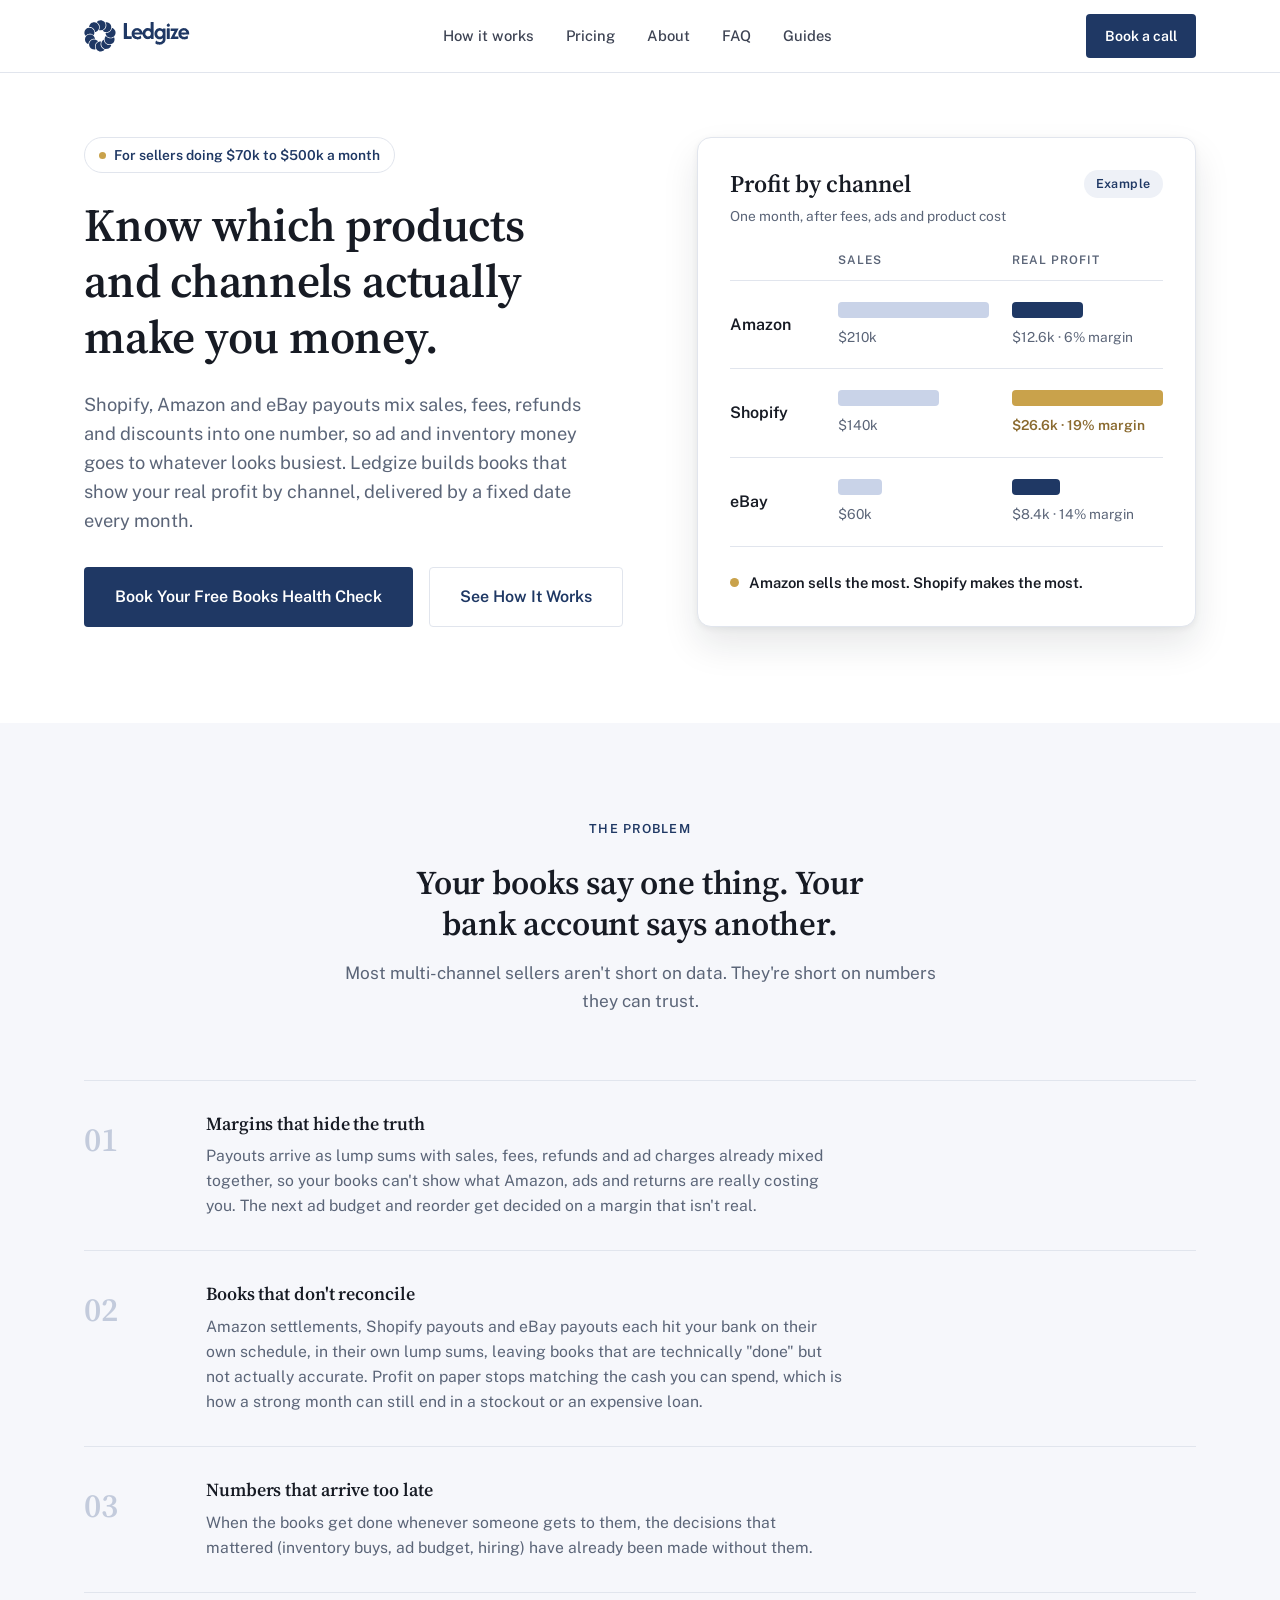
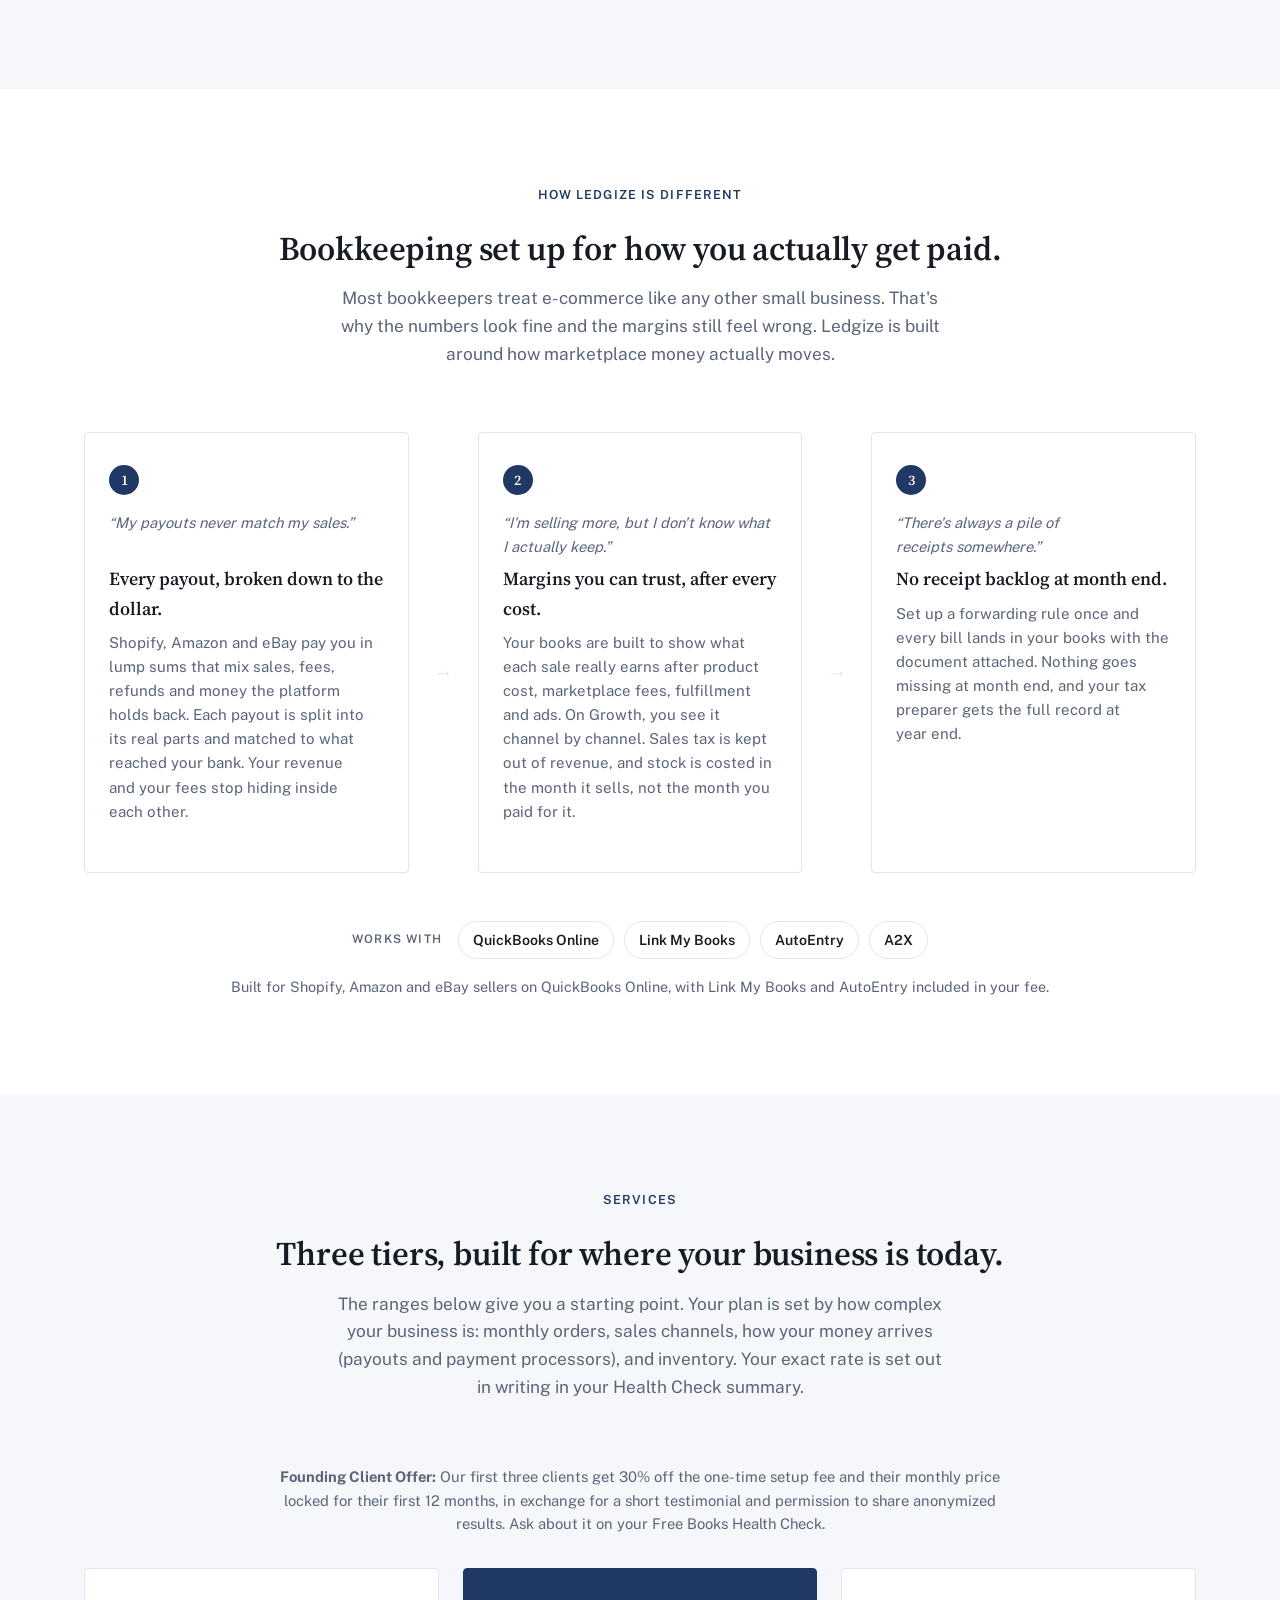
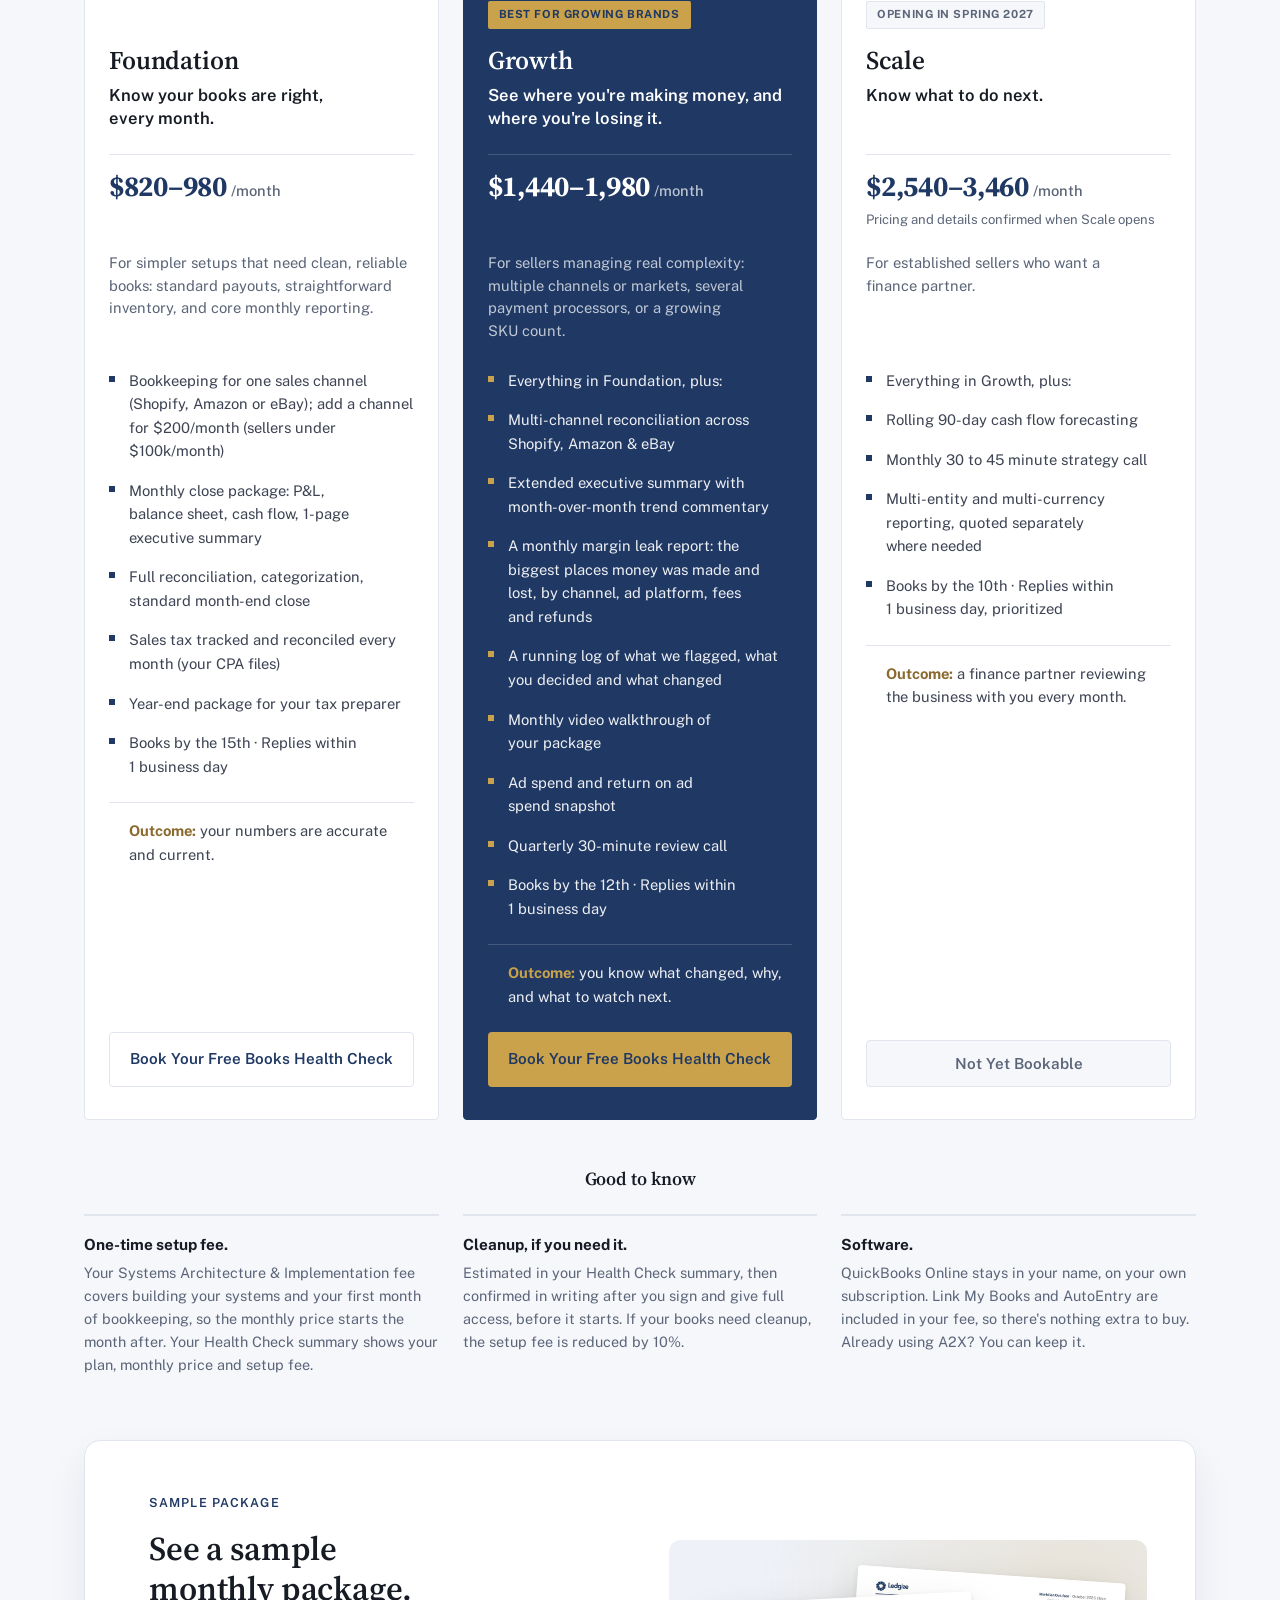
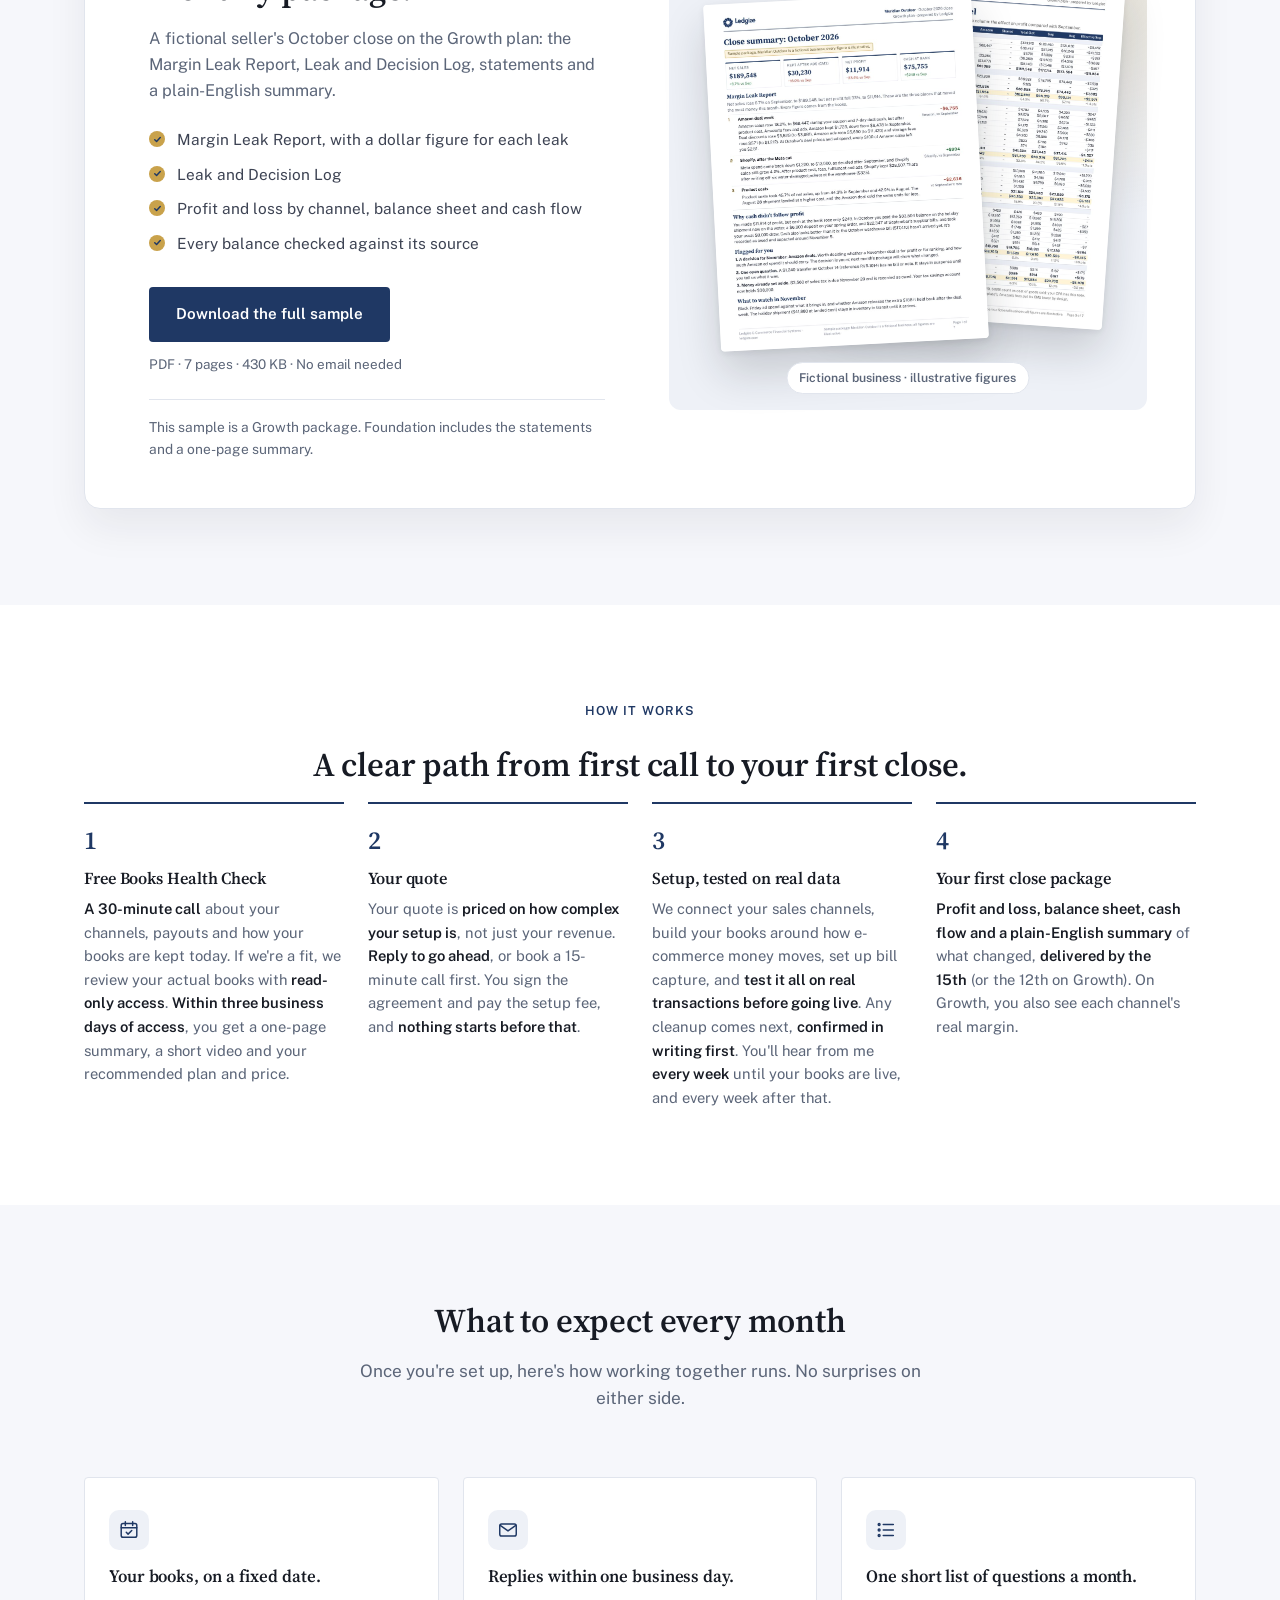
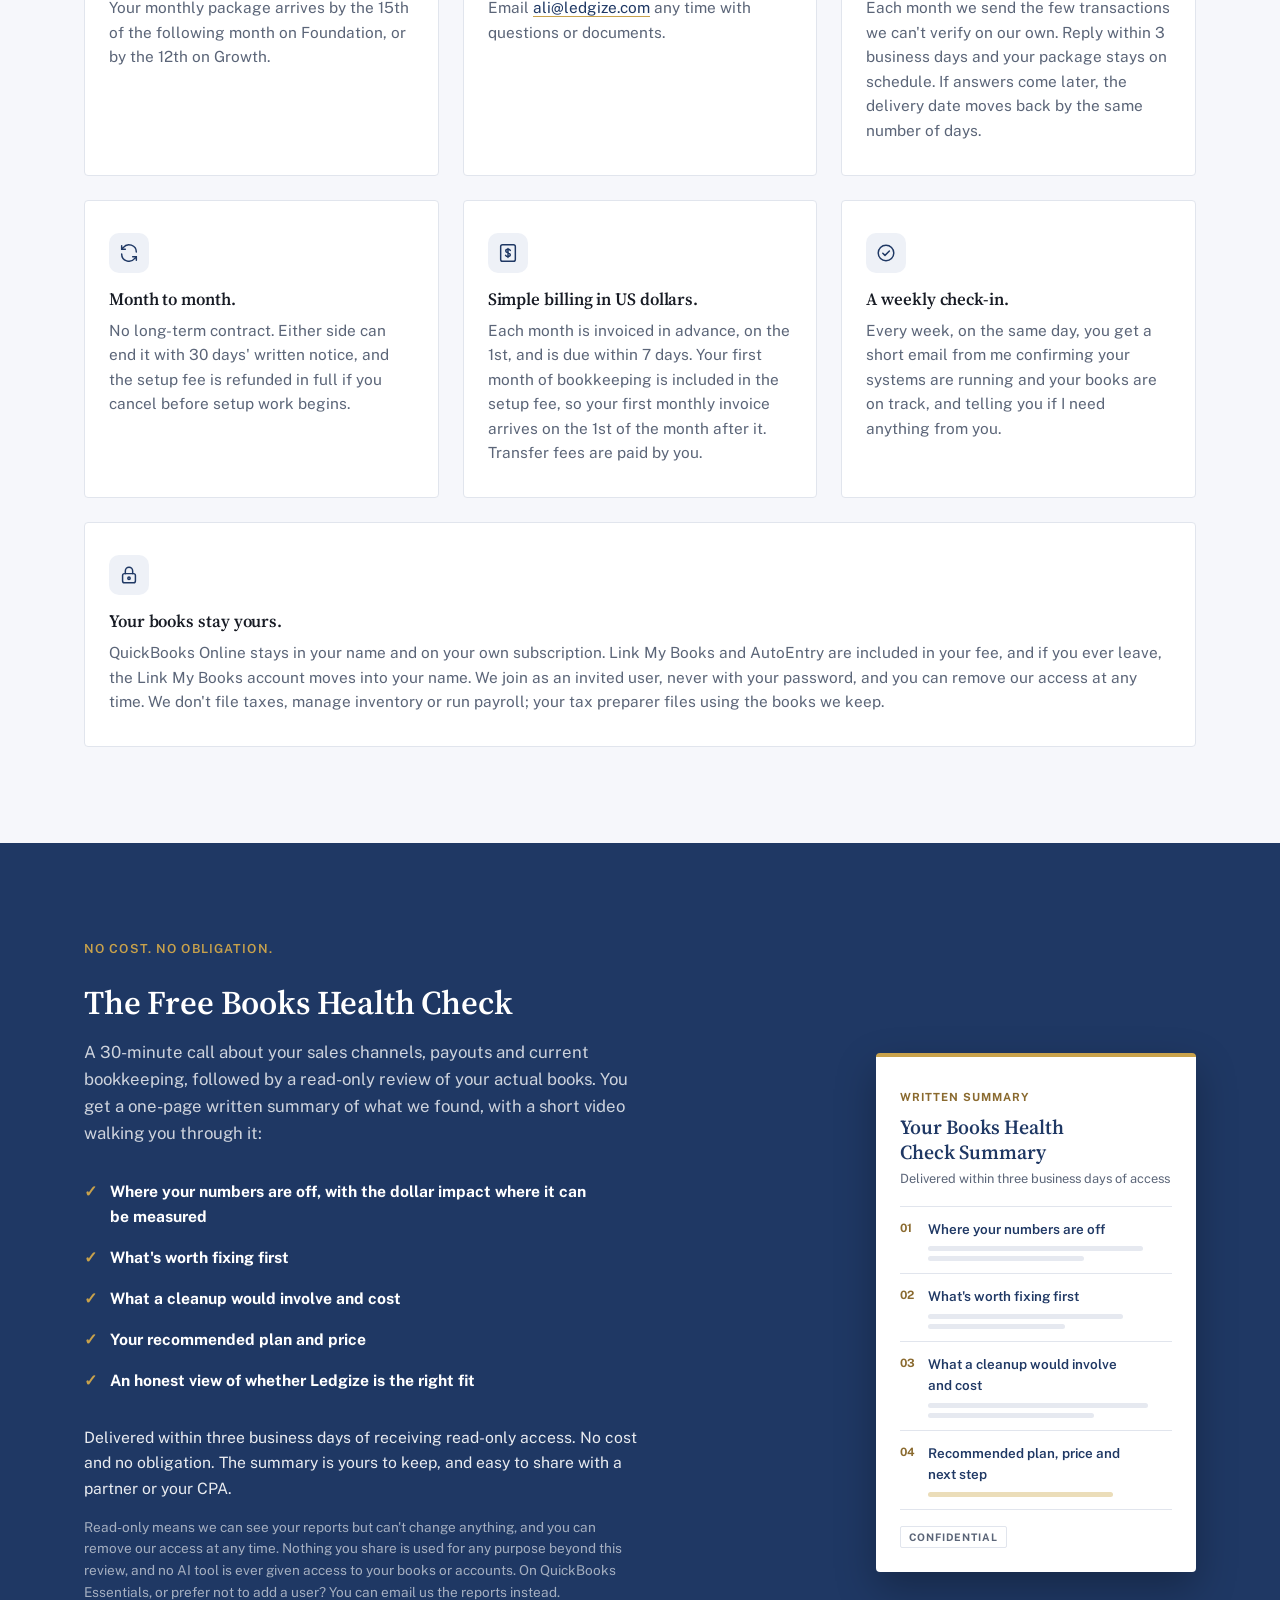
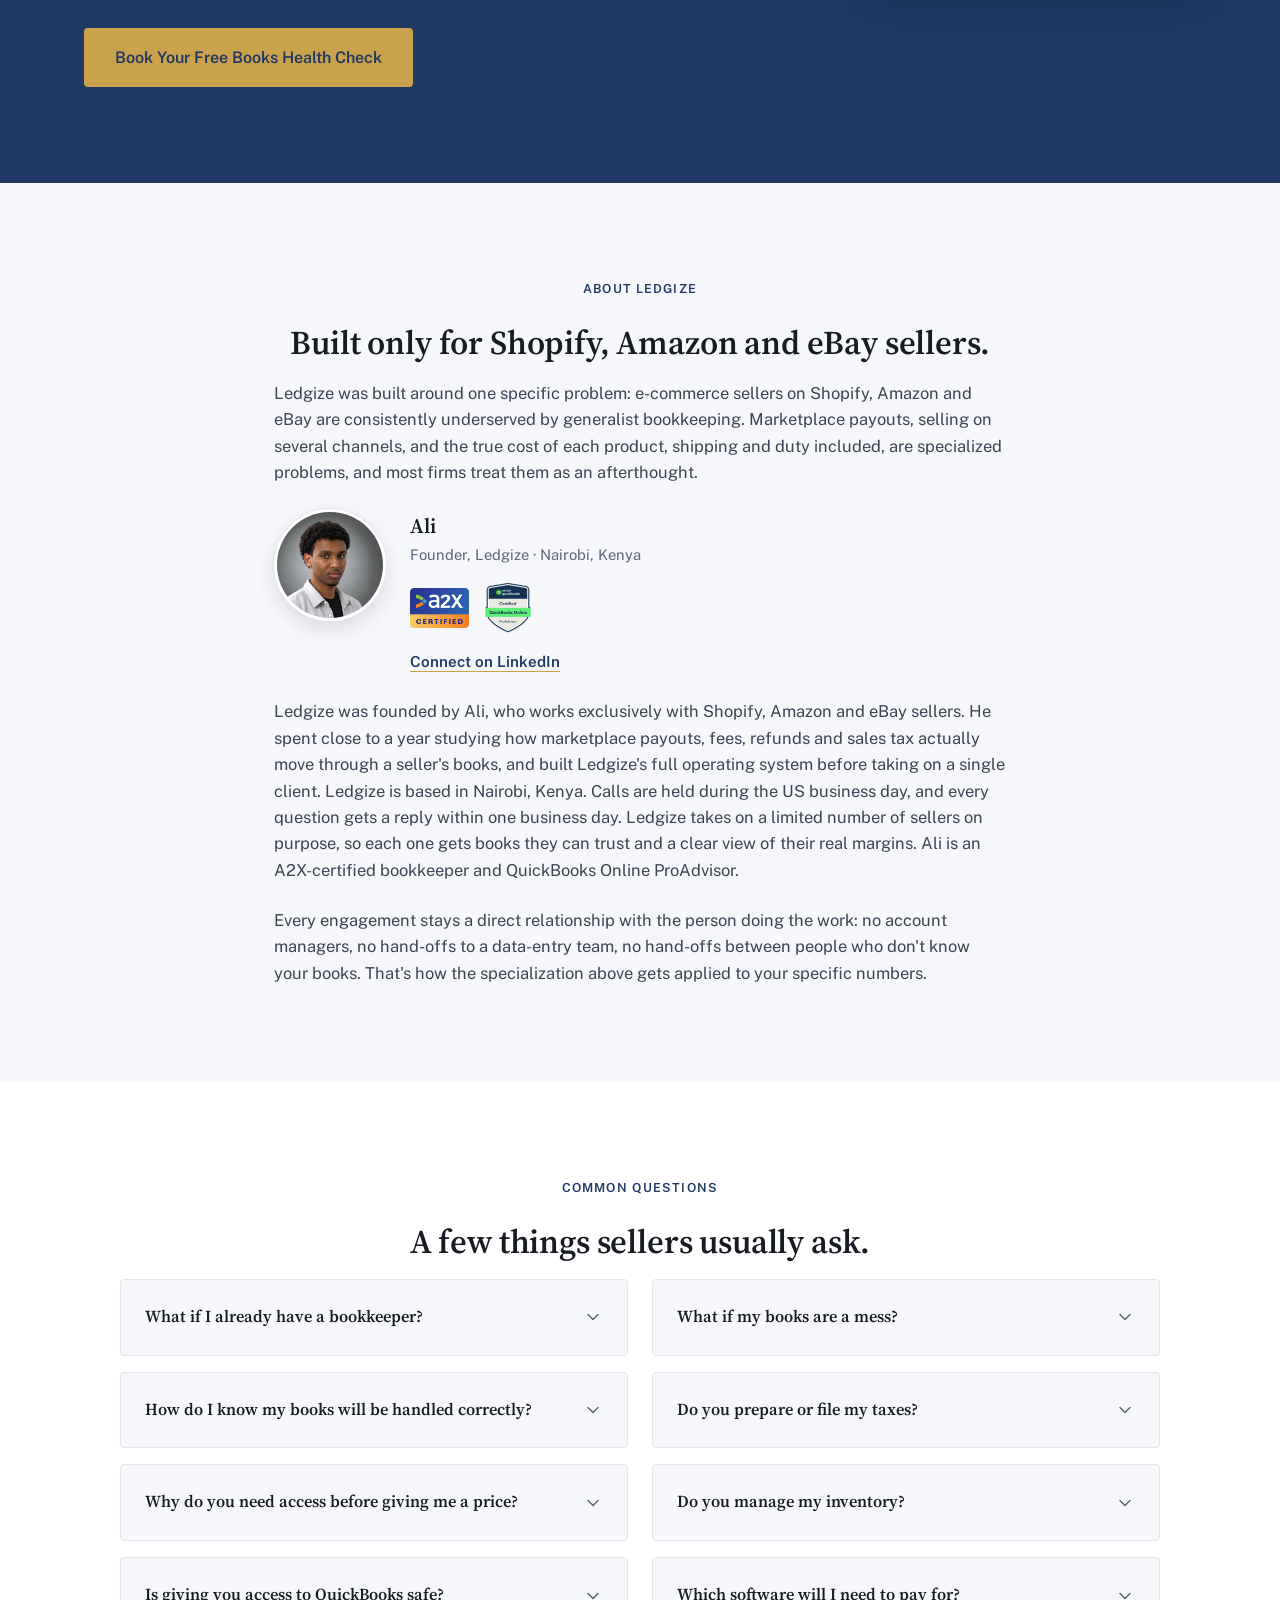
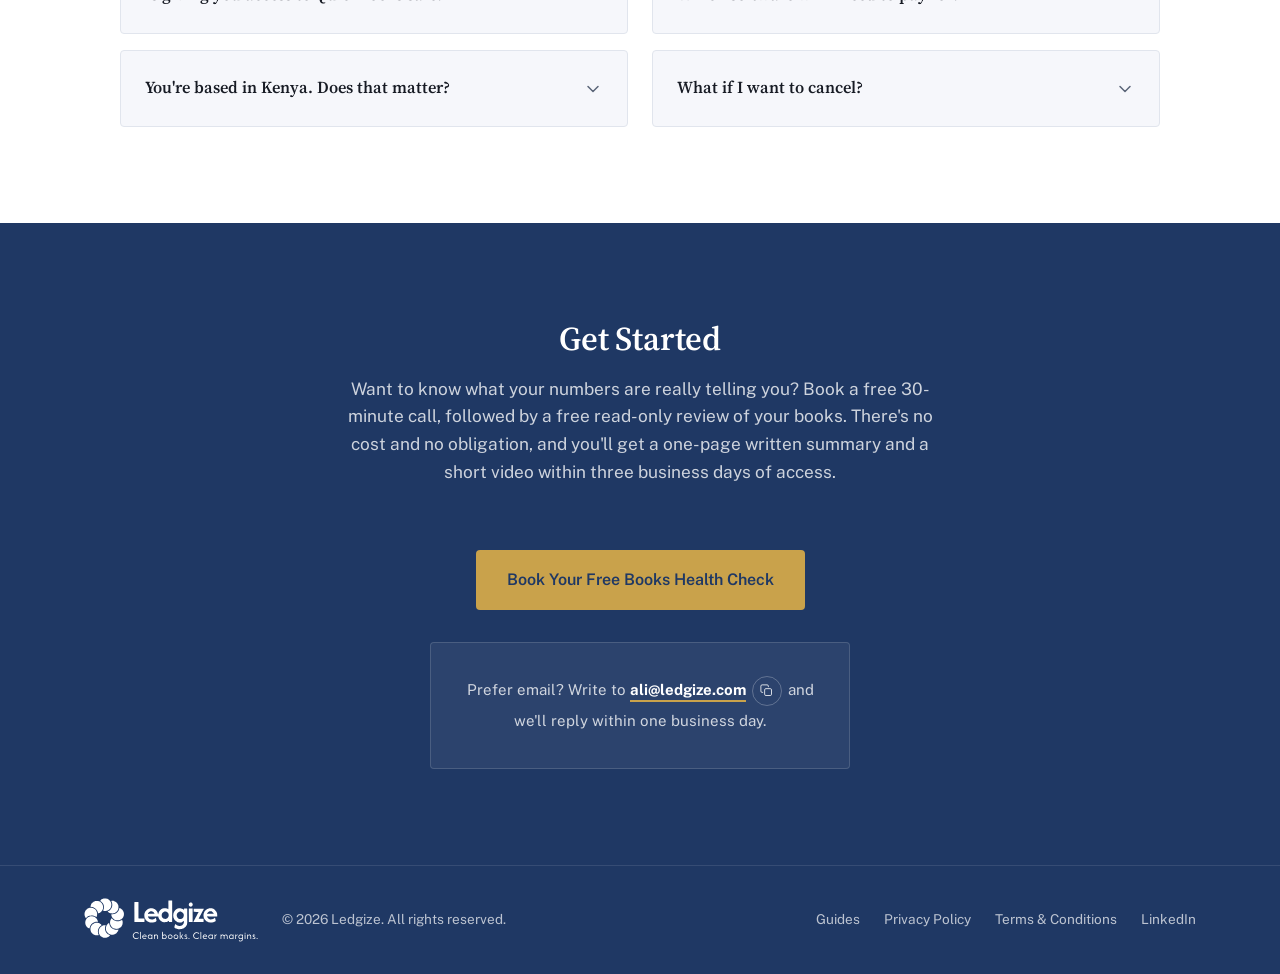
==== commit 31030d50: "Update founding client offer to match Schedule B Co-Authored-By: Claude Opus 5.5 <noreply@anthropic." ====
--- a/index.html
+++ b/index.html
@@ -33,7 +33,7 @@
   <link rel="preload" href="assets/fonts/source-serif4-600.woff2" as="font" type="font/woff2" crossorigin />
   <link rel="preload" href="assets/fonts/public-sans-400.woff2" as="font" type="font/woff2" crossorigin />
 
-  <link rel="stylesheet" href="css/styles.css?v=41" />
+  <link rel="stylesheet" href="css/styles.css?v=40" />
 
   <script type="application/ld+json">
   {
@@ -73,14 +73,6 @@
         "acceptedAnswer": {
           "@type": "Answer",
           "text": "Many sellers we talk to already have someone handling basic data entry. The gap is usually the systems layer underneath it: whether marketplace settlements are actually reconciling, and whether the reports reflect true margin by channel. Your Free Books Health Check will show you exactly where that gap is, if there is one."
-        }
-      },
-      {
-        "@type": "Question",
-        "name": "How is Ledgize different from a bookkeeping app or a bigger firm?",
-        "acceptedAnswer": {
-          "@type": "Answer",
-          "text": "Apps record your sales and fees automatically, but someone still has to check that every payout matches the bank and explain what the numbers mean. With Ledgize, one person reconciles every payout and account, sends you a weekly check-in, and delivers your books by a set date each month. Compared with a bigger firm, you see price ranges before you call, you're on month-to-month terms, and the same person works on your books every month, with no hand-offs."
         }
       },
       {
@@ -572,7 +564,7 @@
           summary.
         </p>
         <!-- Remove this banner the day the third founding client signs. -->
-        <p class="tiers-highlight"><strong>Founding Client Offer:</strong> Our first three clients get 20% off their first two monthly invoices, in exchange for a short testimonial and permission to share anonymized results. Ask about it on your Free Books Health Check.</p>
+        <p class="tiers-highlight"><strong>Founding Client Offer:</strong> Our first three clients get 30% off the one-time setup fee and their monthly price locked for their first 12 months, in exchange for a short testimonial and permission to share anonymized results. Ask about it on your Free Books Health Check.</p>
 
         <div class="tiers">
           <div class="tier-card">
@@ -675,8 +667,6 @@
             <span class="sample-tag">Fictional business &#183; illustrative figures</span>
           </div>
         </div>
-
-        <p class="calc-promo"><strong>Not sure what each channel really keeps?</strong> <a href="tools/margin-calculator.html">Try the free true margin calculator</a></p>
       </div>
     </section>
 
@@ -865,13 +855,6 @@
                 <svg class="faq-chevron" viewBox="0 0 24 24" fill="none" aria-hidden="true"><path d="M6 9l6 6 6-6" stroke="currentColor" stroke-width="1.8" stroke-linecap="round" stroke-linejoin="round"/></svg>
               </summary>
               <p>Many sellers we talk to already have someone handling basic data entry. The gap is usually the systems layer underneath it: whether marketplace settlements are actually reconciling, and whether the reports reflect true margin by channel. Your Free Books Health Check will show you exactly where that gap is, if there is one.</p>
-            </details>
-          <details class="faq-item">
-              <summary>
-                <span>How is Ledgize different from a bookkeeping app or a bigger firm?</span>
-                <svg class="faq-chevron" viewBox="0 0 24 24" fill="none" aria-hidden="true"><path d="M6 9l6 6 6-6" stroke="currentColor" stroke-width="1.8" stroke-linecap="round" stroke-linejoin="round"/></svg>
-              </summary>
-              <p>Apps record your sales and fees automatically, but someone still has to check that every payout matches the bank and explain what the numbers mean. With Ledgize, one person reconciles every payout and account, sends you a weekly check-in, and delivers your books by a set date each month. Compared with a bigger firm, you see price ranges before you call, you're on month-to-month terms, and the same person works on your books every month, with no hand-offs.</p>
             </details>
           <details class="faq-item">
               <summary>
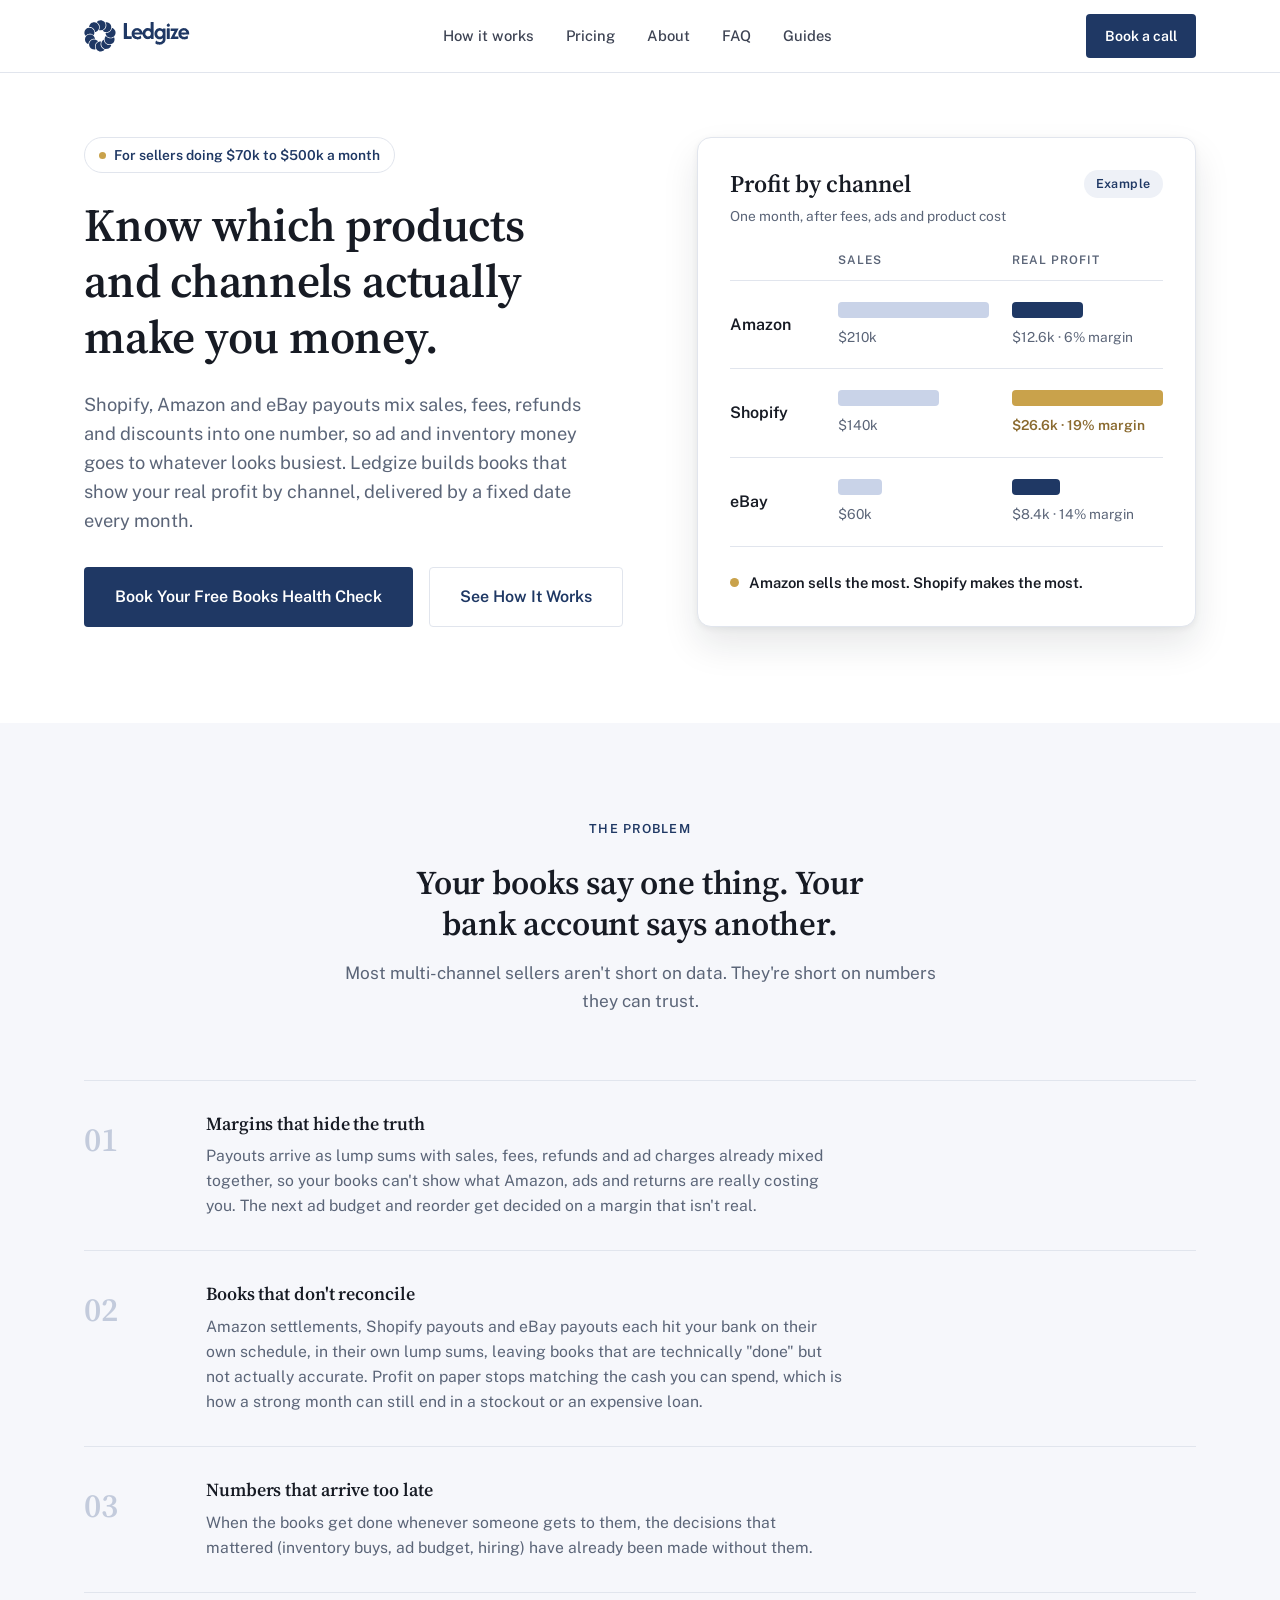
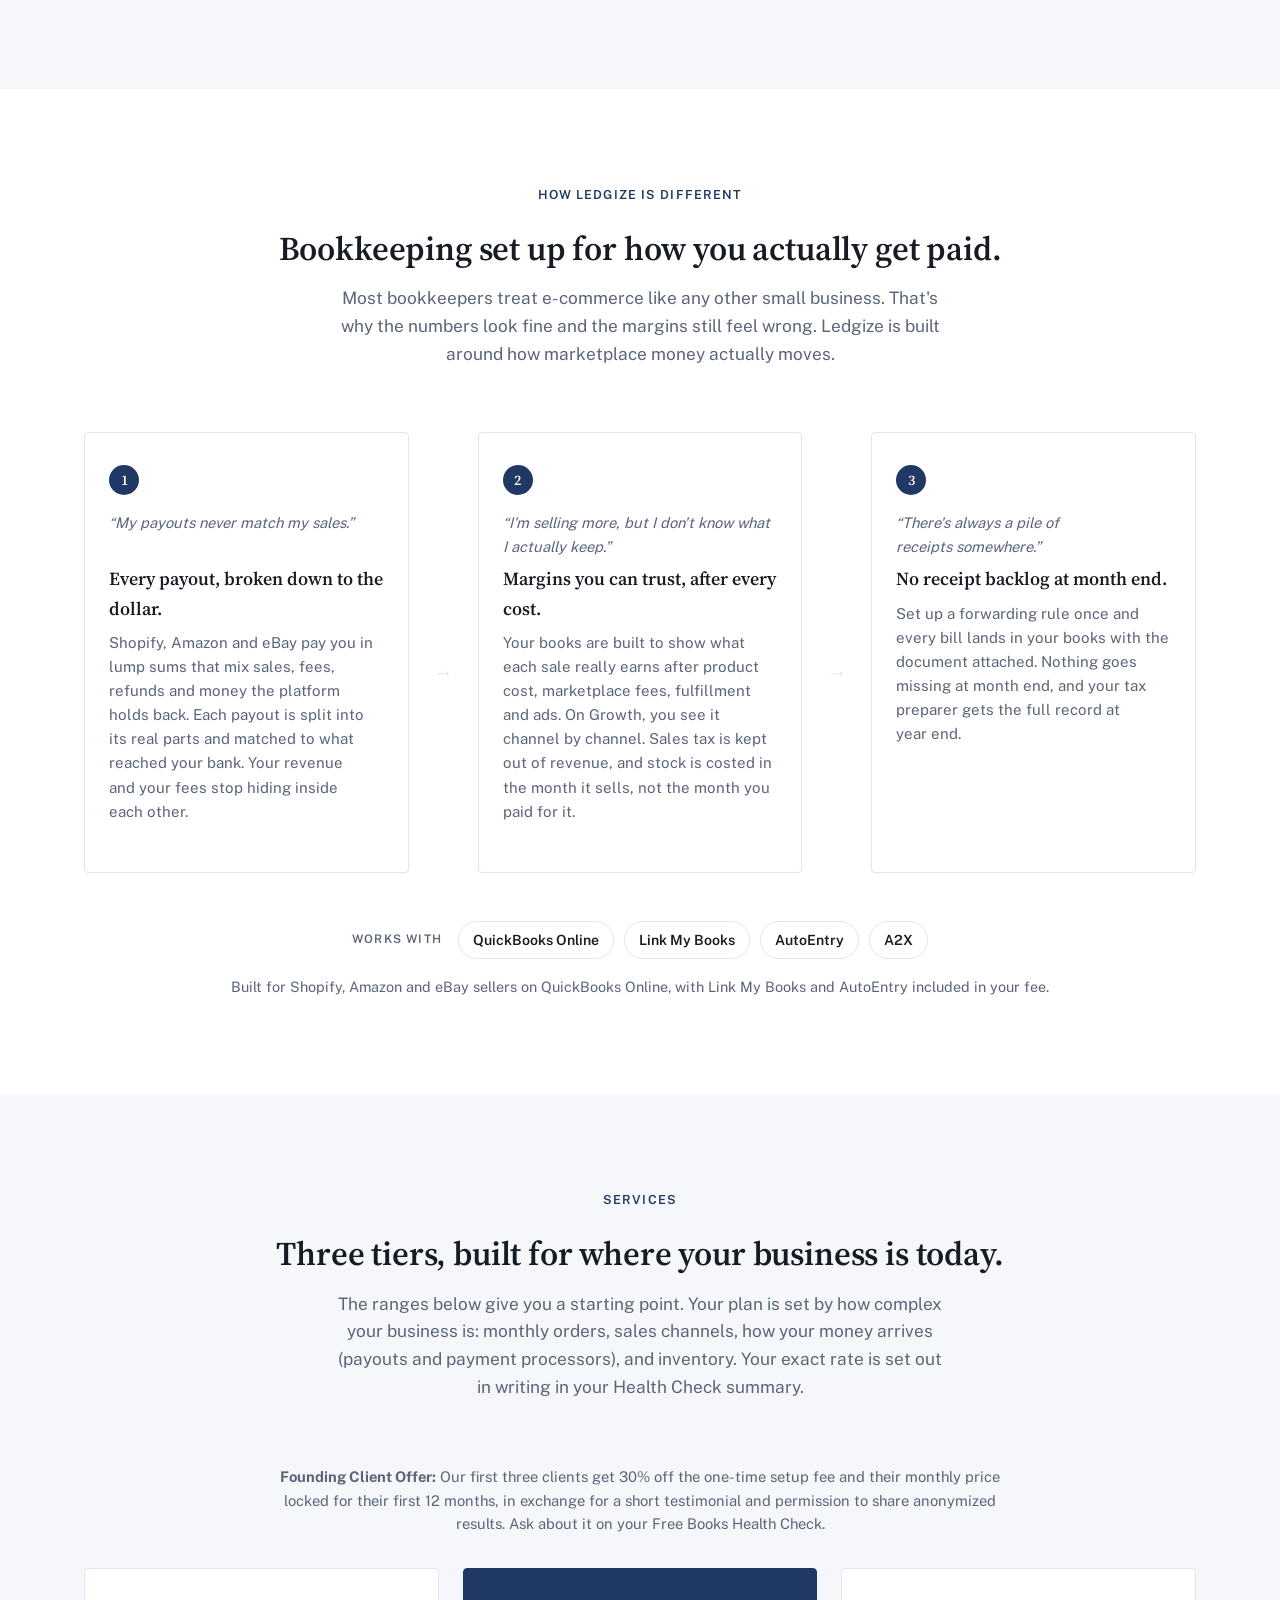
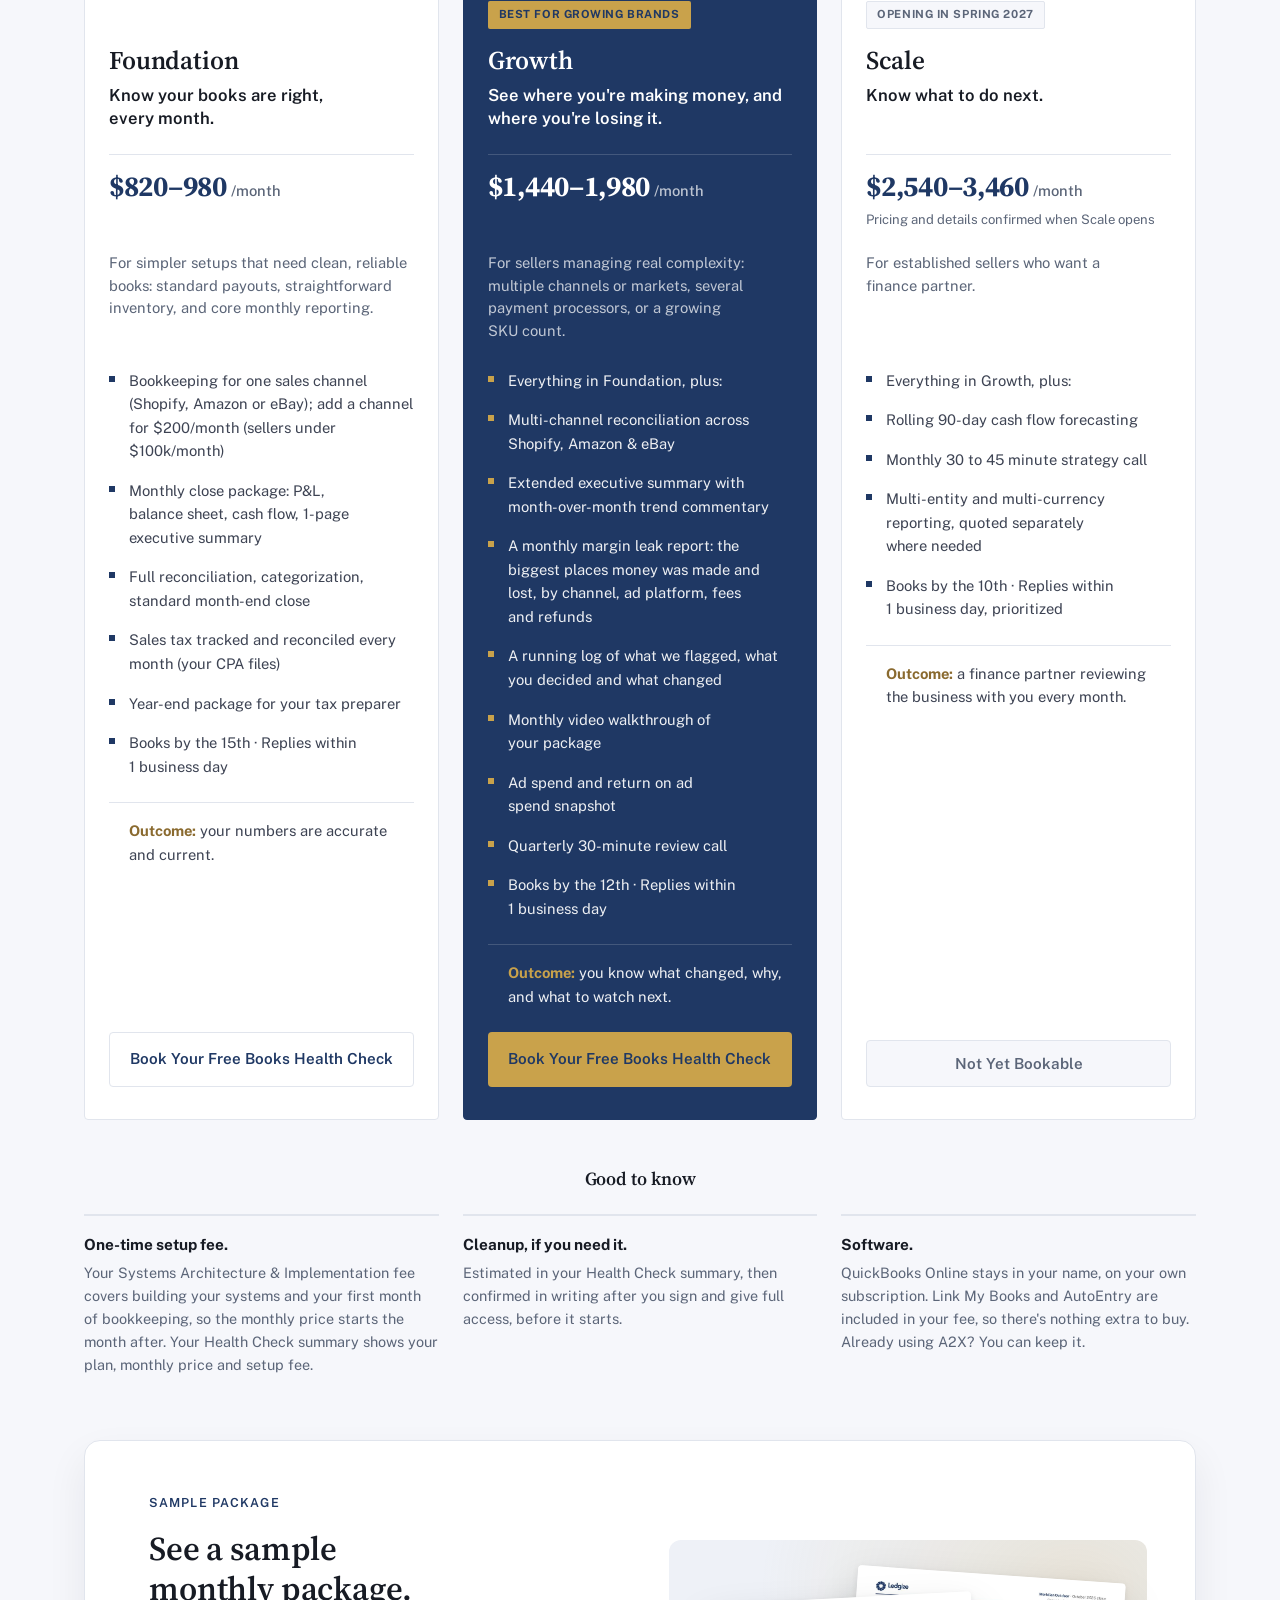
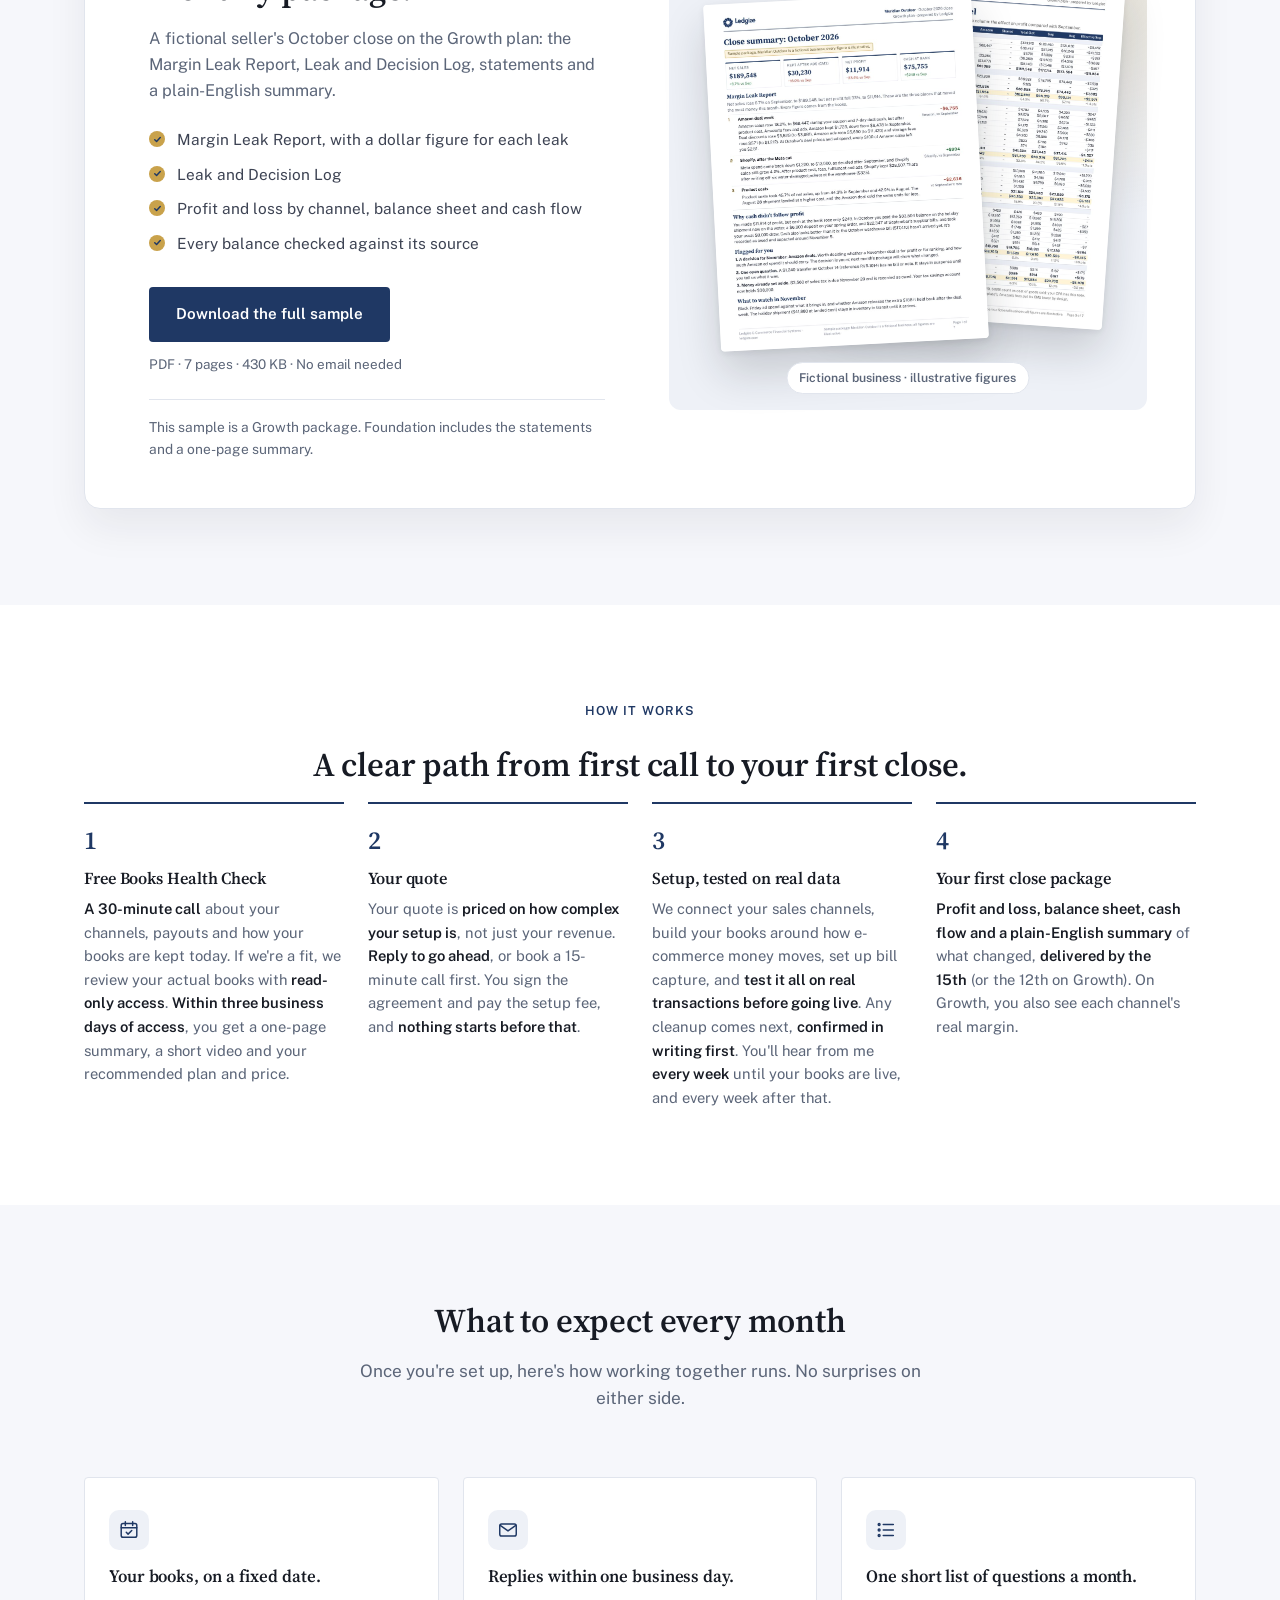
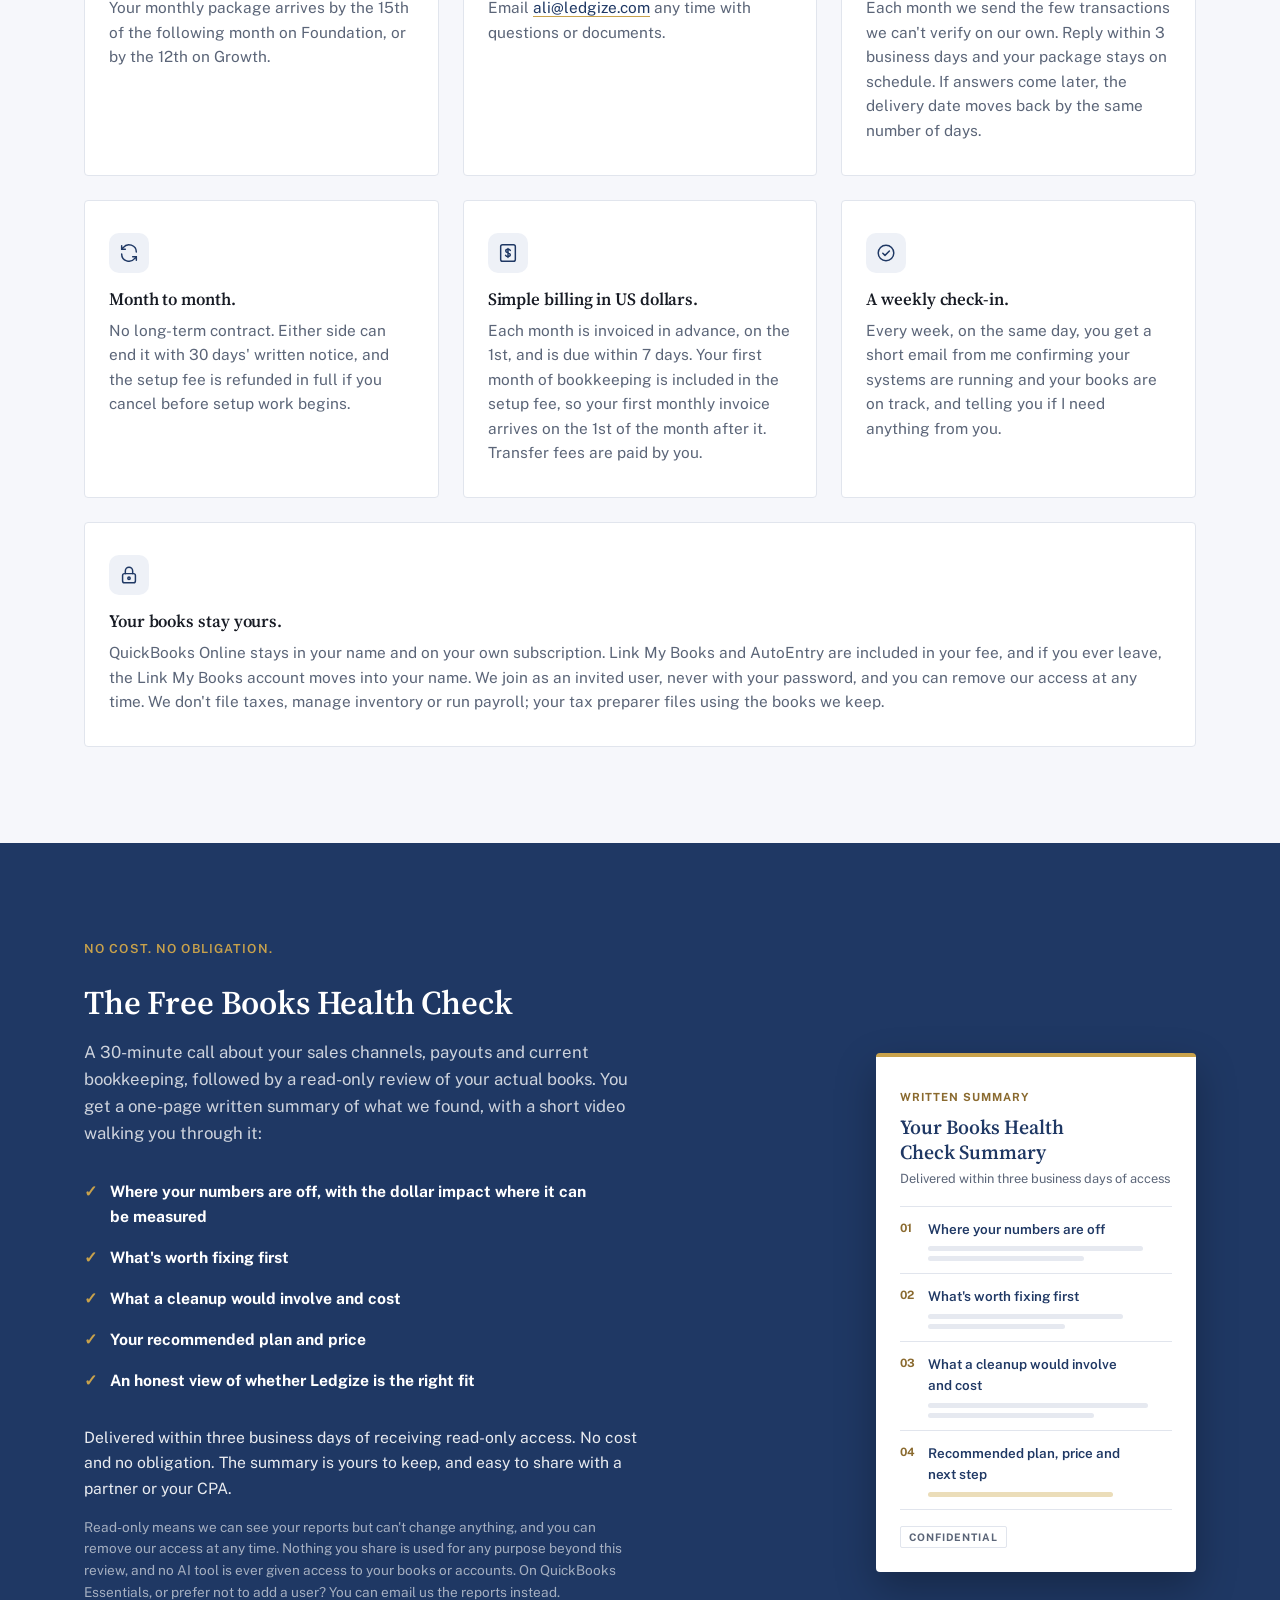
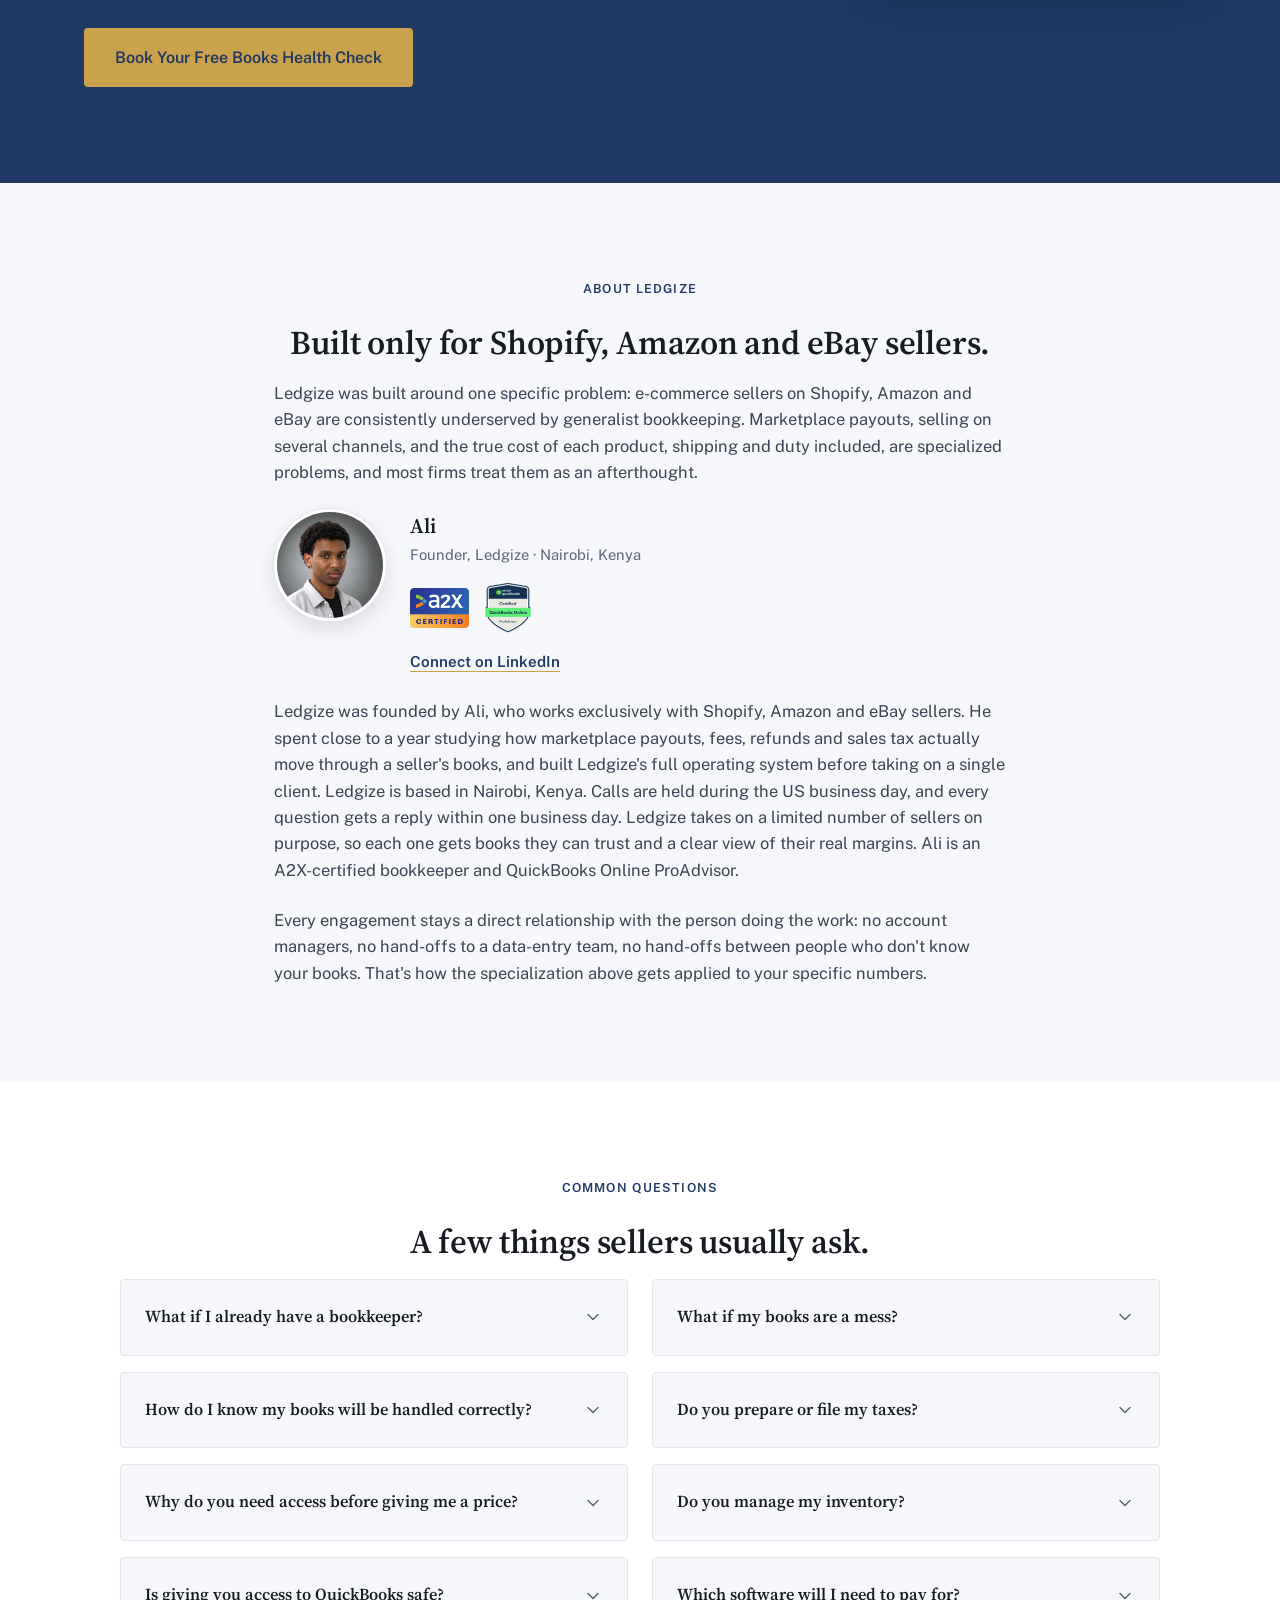
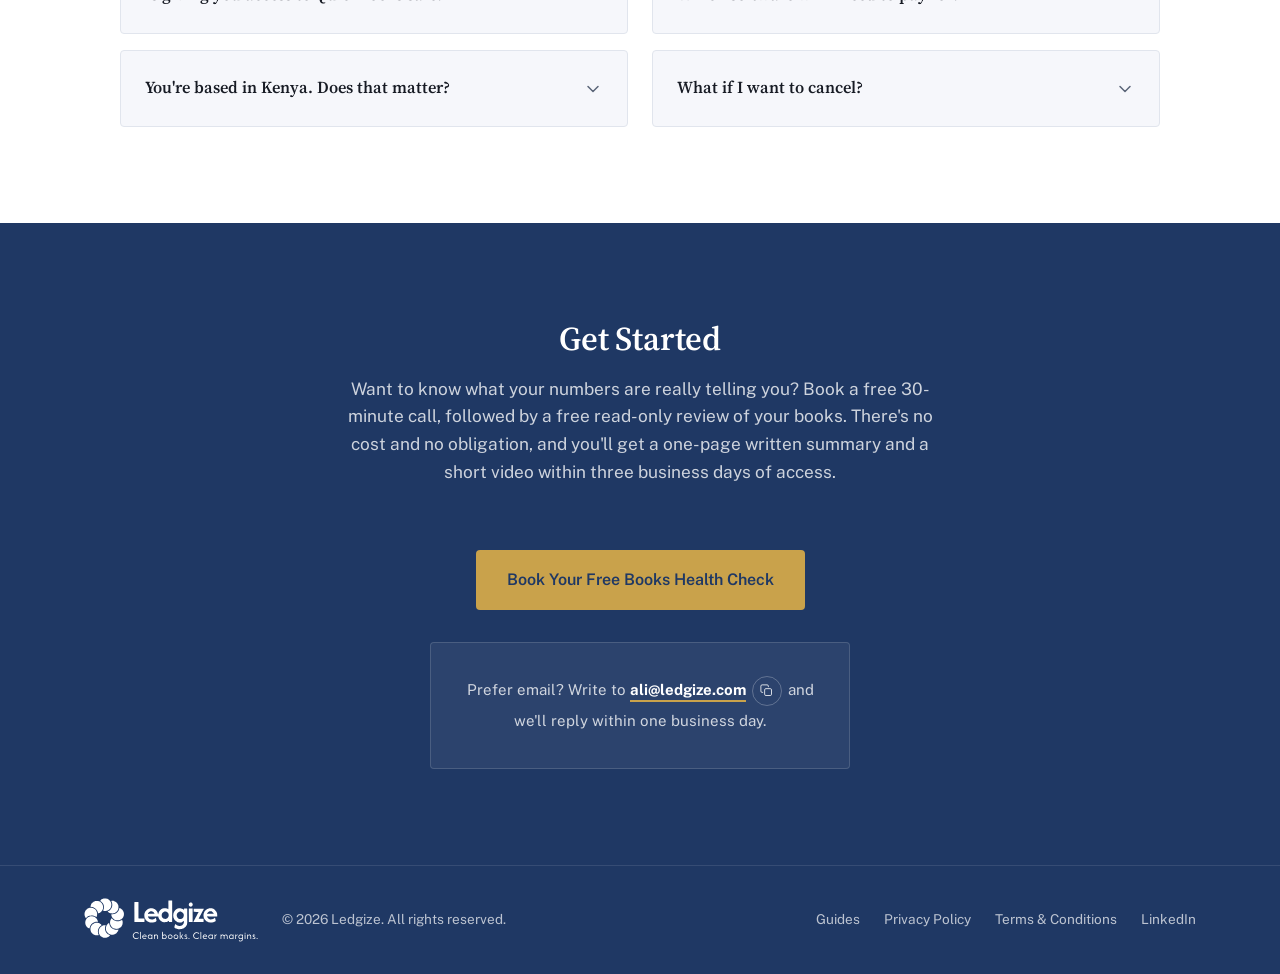
==== commit f9f1d0da: "Remove the 10% cleanup reduction to the setup fee Co-Authored-By: Claude Opus 5.5 <noreply@anthropic" ====
--- a/index.html
+++ b/index.html
@@ -112,7 +112,7 @@
         "name": "What if my books are a mess?",
         "acceptedAnswer": {
           "@type": "Answer",
-          "text": "That's normal, and more common than not. Your Health Check shows how many months need fixing and how messy they are. Cleanup is a separate one-time fee, estimated in your summary and confirmed in writing before it starts. If your books need cleanup, the setup fee is reduced by 10%."
+          "text": "That's normal, and more common than not. Your Health Check shows how many months need fixing and how messy they are. Cleanup is a separate one-time fee, estimated in your summary and confirmed in writing before it starts."
         }
       },
       {
@@ -635,7 +635,7 @@
           <h3 class="tiers-info-title">Good to know</h3>
           <div class="tiers-info-grid">
             <p><strong>One-time setup fee.</strong> Your Systems Architecture &amp; Implementation fee covers building your systems and your first month of bookkeeping, so the monthly price starts the month after. Your Health Check summary shows your plan, monthly price and setup fee.</p>
-            <p><strong>Cleanup, if you need it.</strong> Estimated in your Health Check summary, then confirmed in writing after you sign and give full access, before it starts. If your books need cleanup, the setup fee is reduced by 10%.</p>
+            <p><strong>Cleanup, if you need it.</strong> Estimated in your Health Check summary, then confirmed in writing after you sign and give full access, before it starts.</p>
             <p><strong>Software.</strong> QuickBooks Online stays in your name, on your own subscription. Link My Books and AutoEntry are included in your fee, so there's nothing extra to buy. Already using A2X? You can keep it.</p>
           </div>
         </div>
@@ -892,7 +892,7 @@
                 <span>What if my books are a mess?</span>
                 <svg class="faq-chevron" viewBox="0 0 24 24" fill="none" aria-hidden="true"><path d="M6 9l6 6 6-6" stroke="currentColor" stroke-width="1.8" stroke-linecap="round" stroke-linejoin="round"/></svg>
               </summary>
-              <p>That's normal, and more common than not. Your Health Check shows how many months need fixing and how messy they are. Cleanup is a separate one-time fee, estimated in your summary and confirmed in writing before it starts. If your books need cleanup, the setup fee is reduced by 10%.</p>
+              <p>That's normal, and more common than not. Your Health Check shows how many months need fixing and how messy they are. Cleanup is a separate one-time fee, estimated in your summary and confirmed in writing before it starts.</p>
             </details>
           <details class="faq-item">
               <summary>
